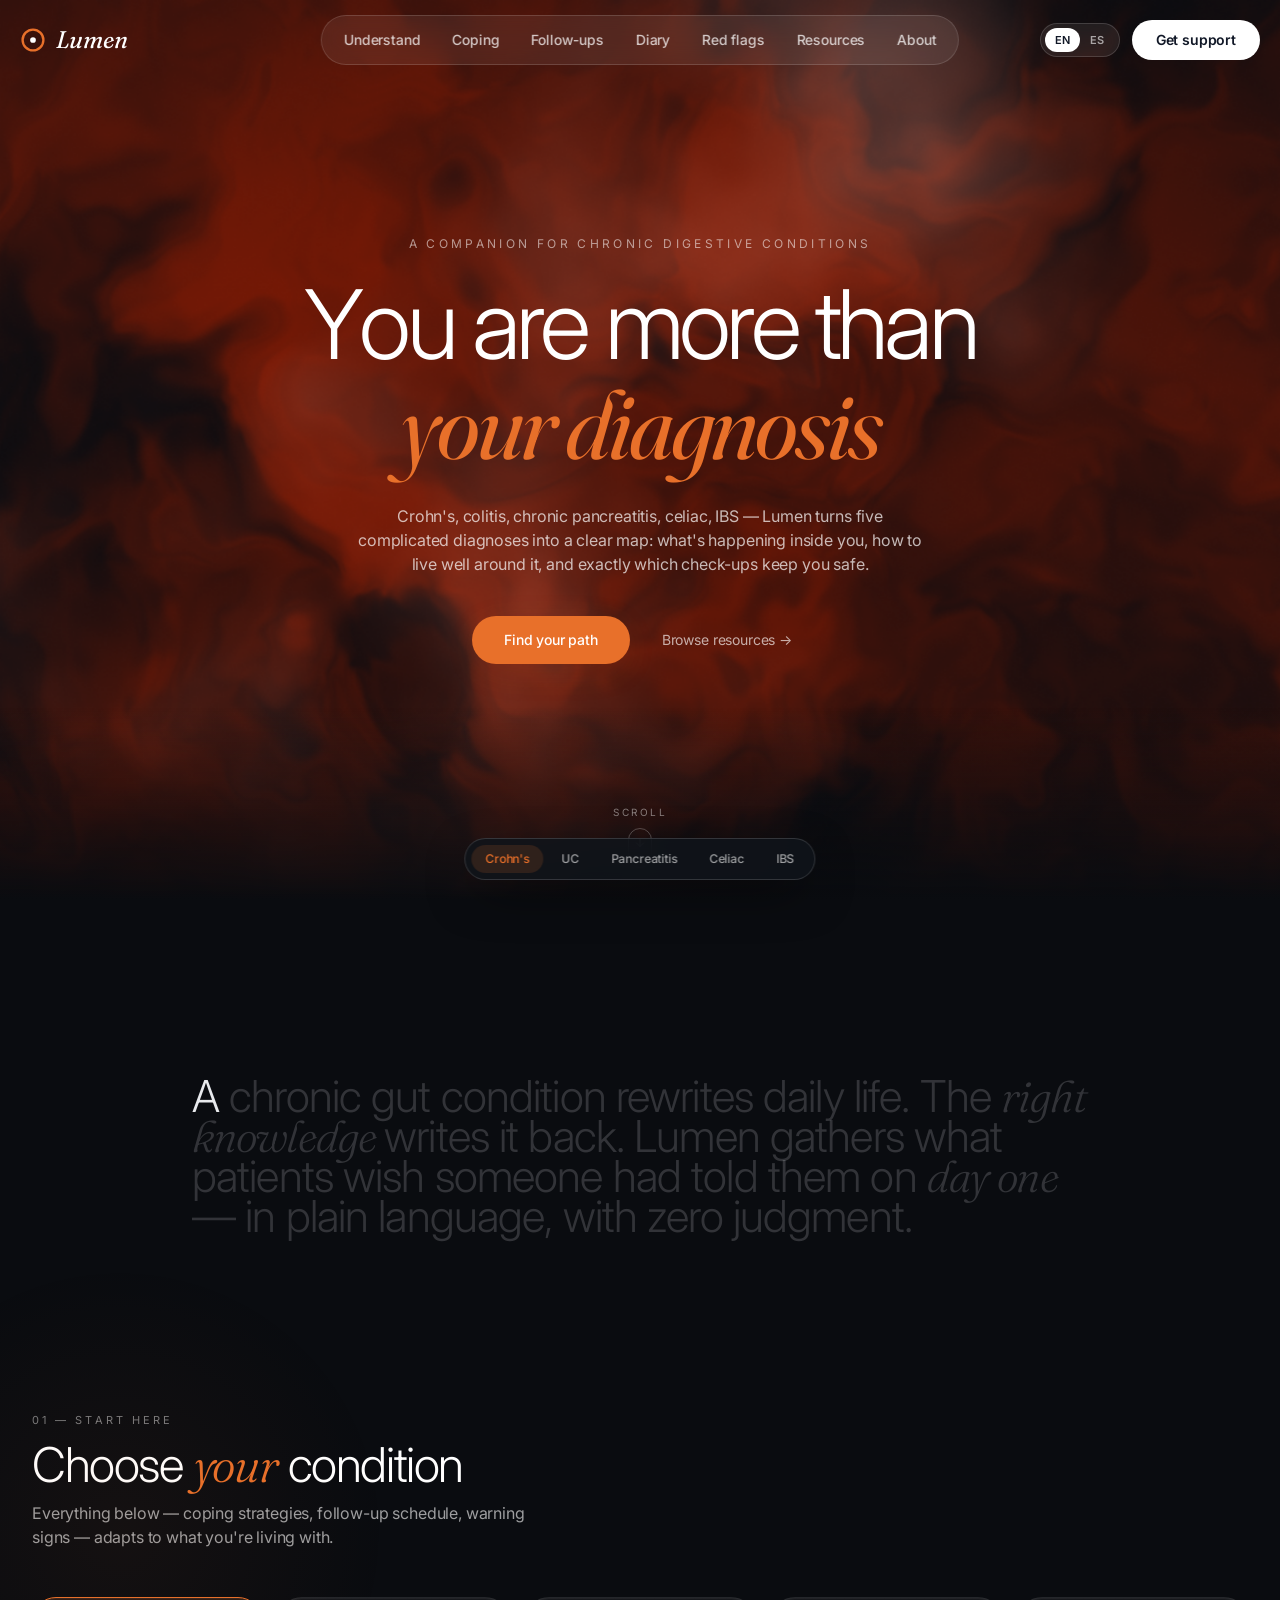
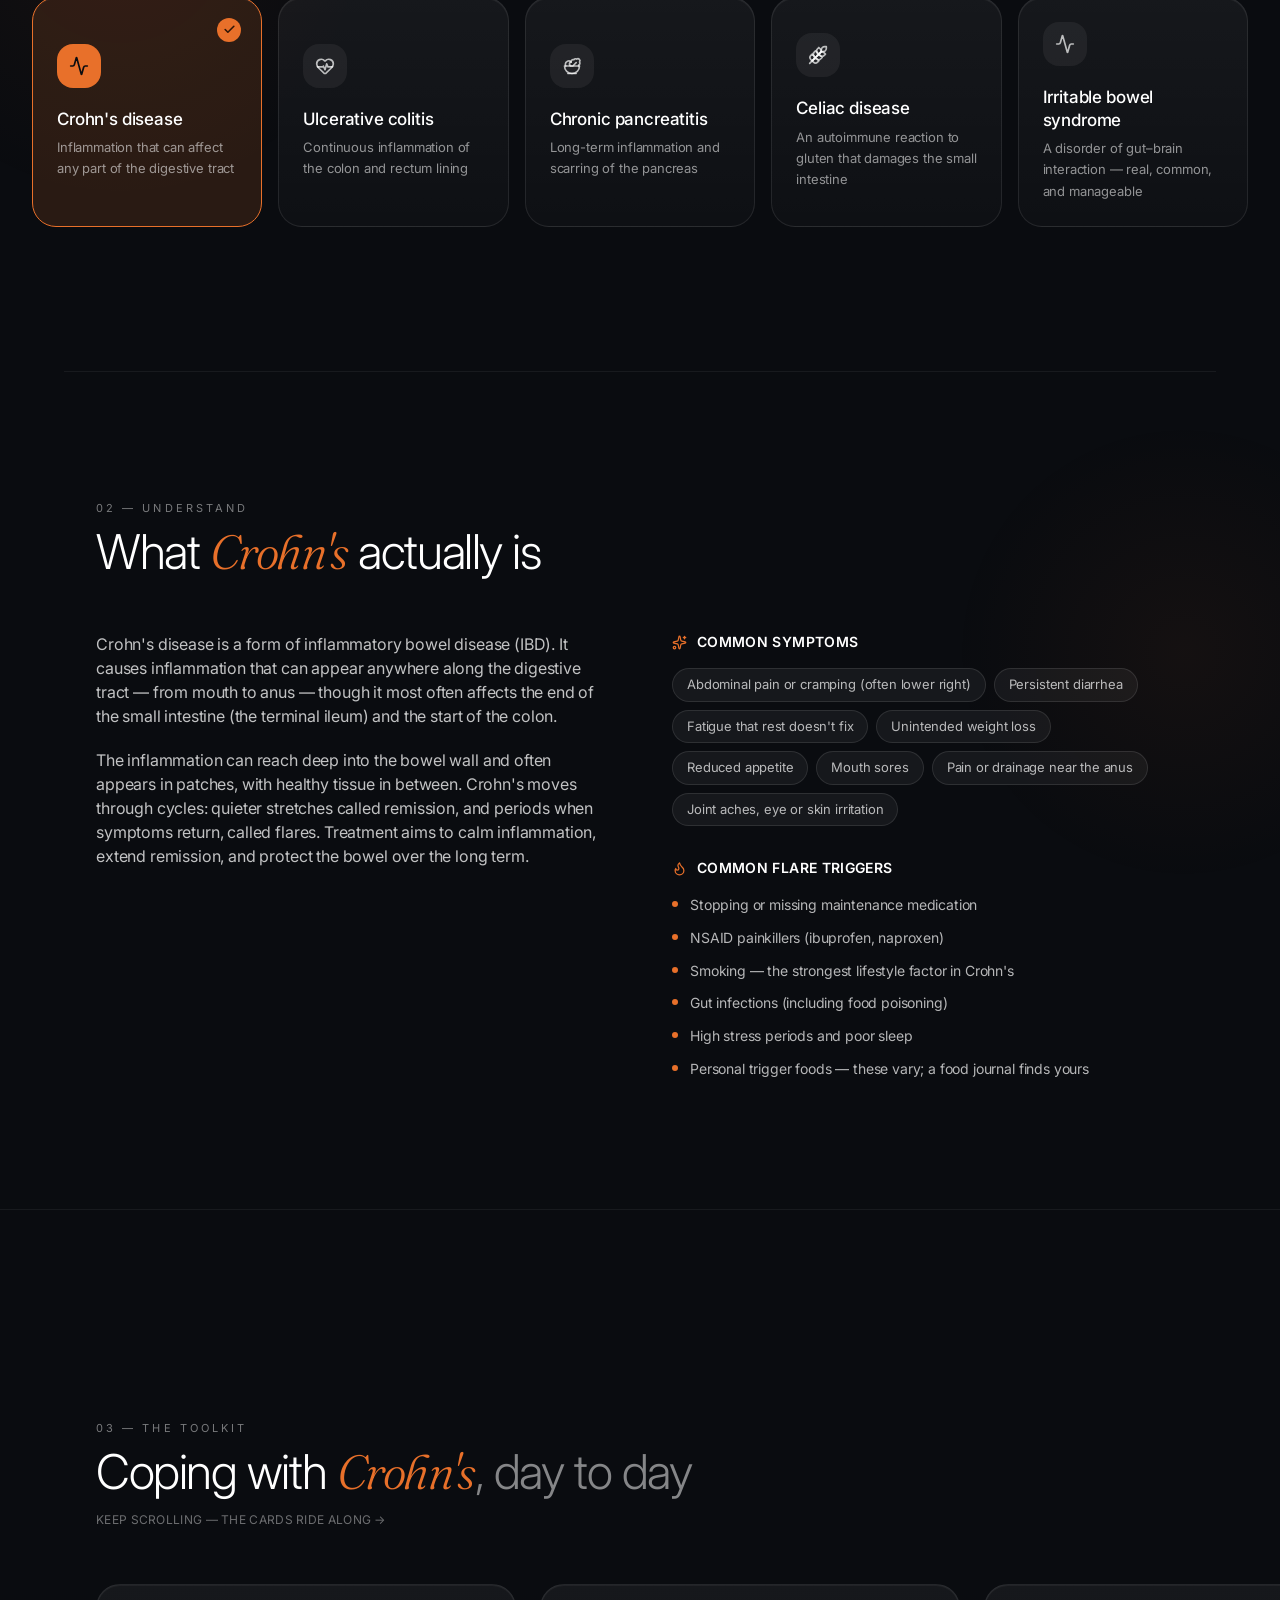
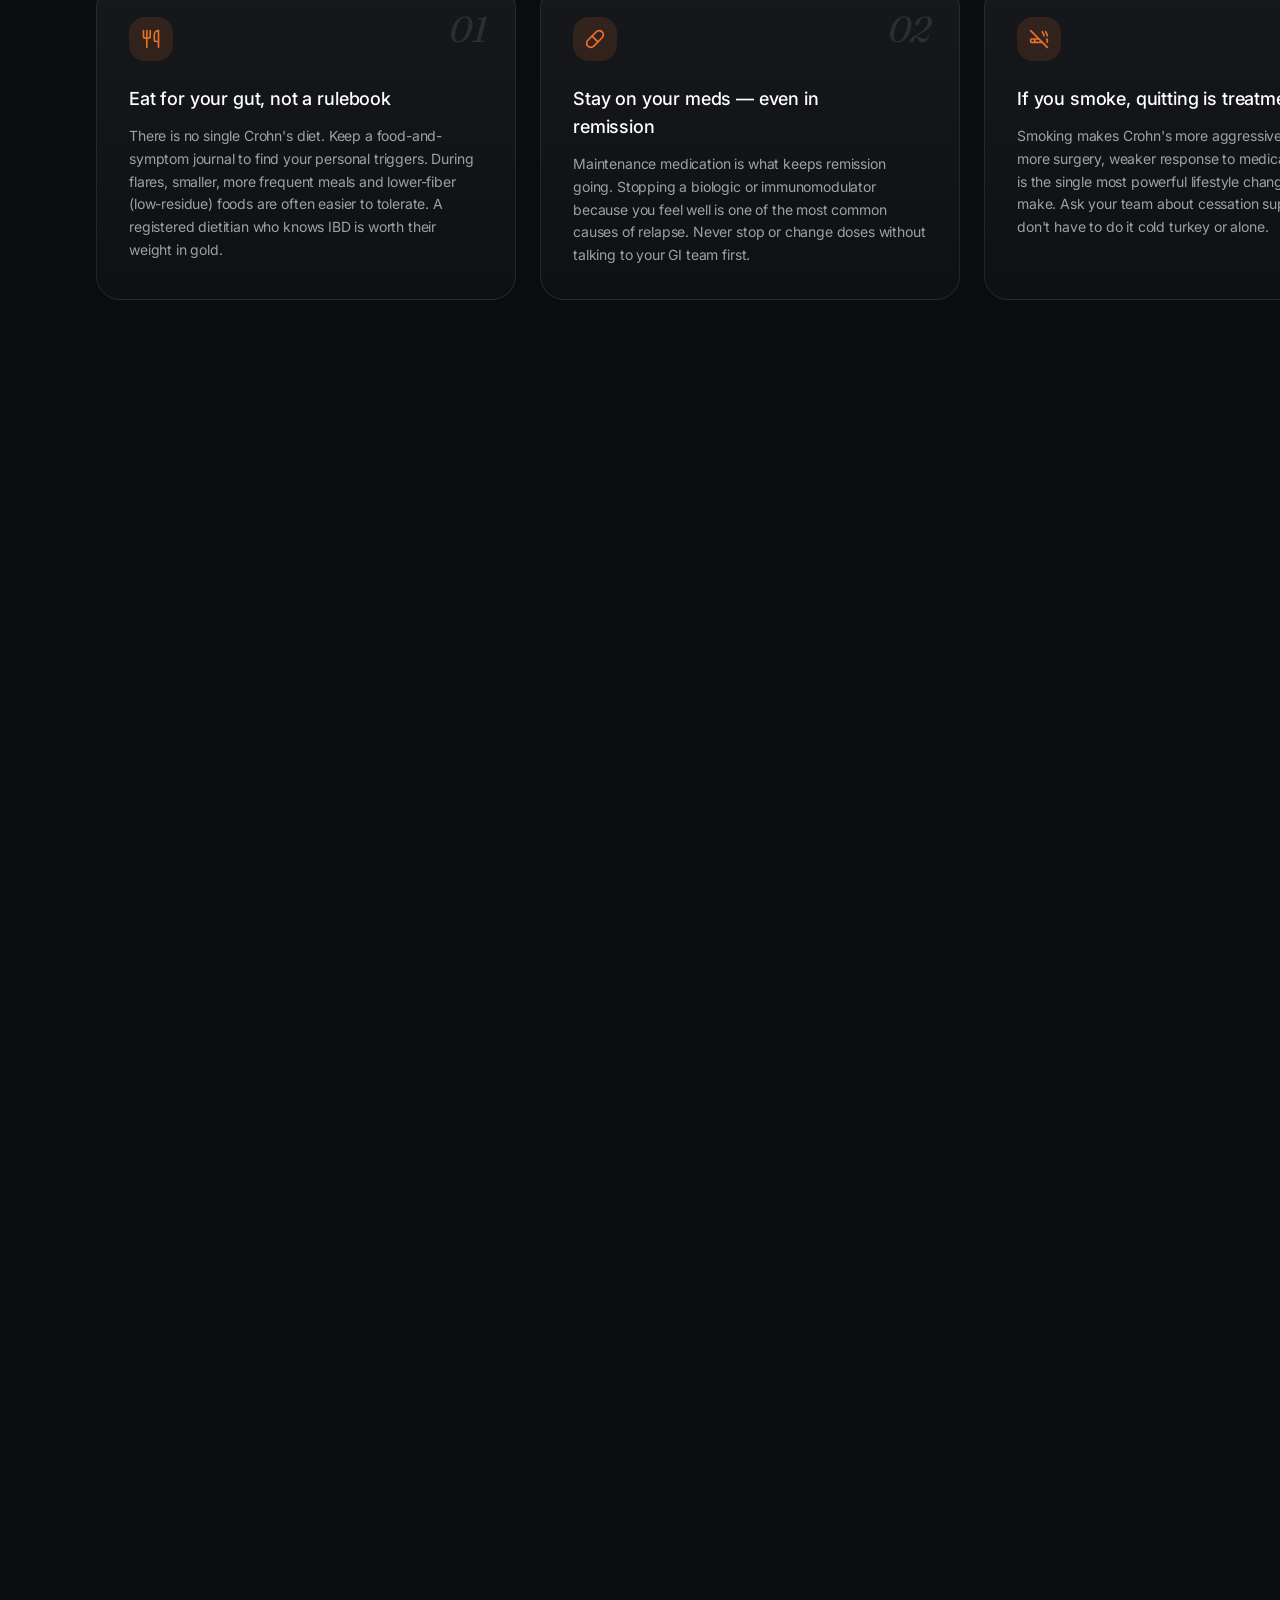
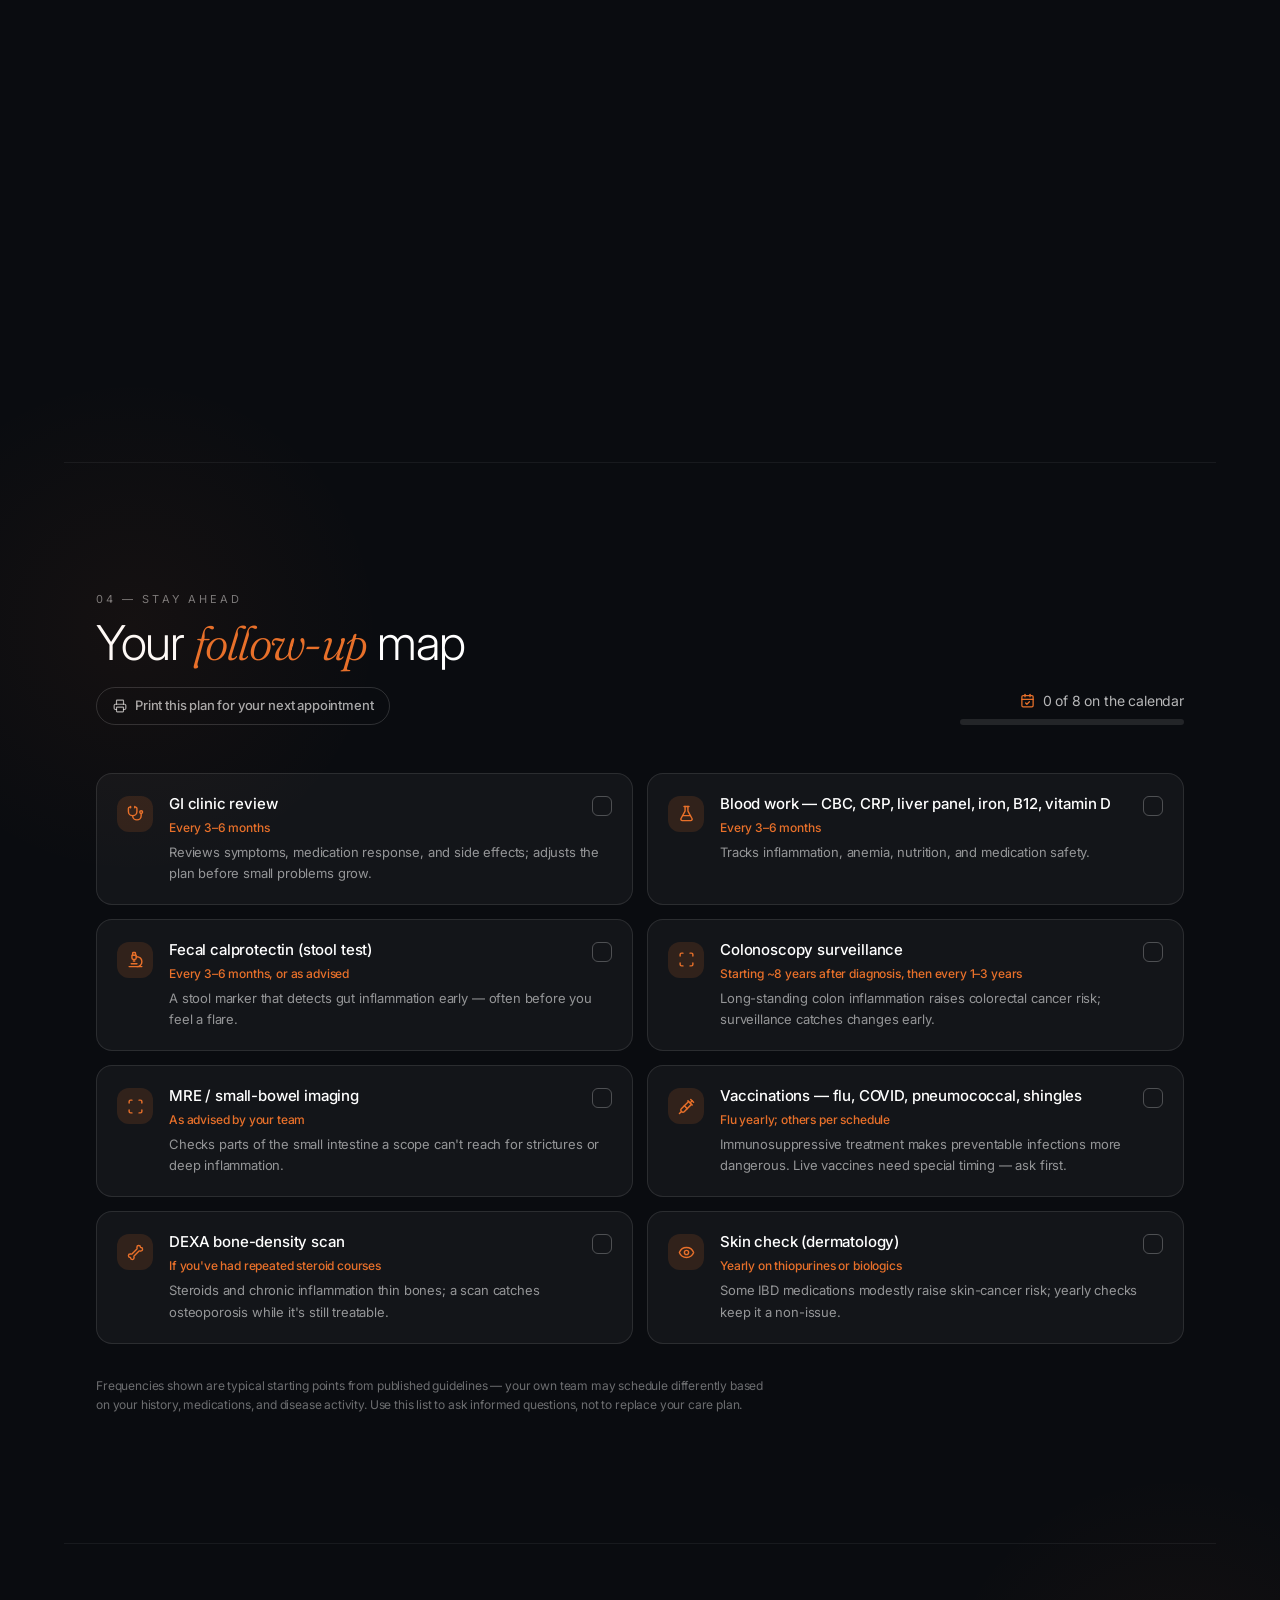
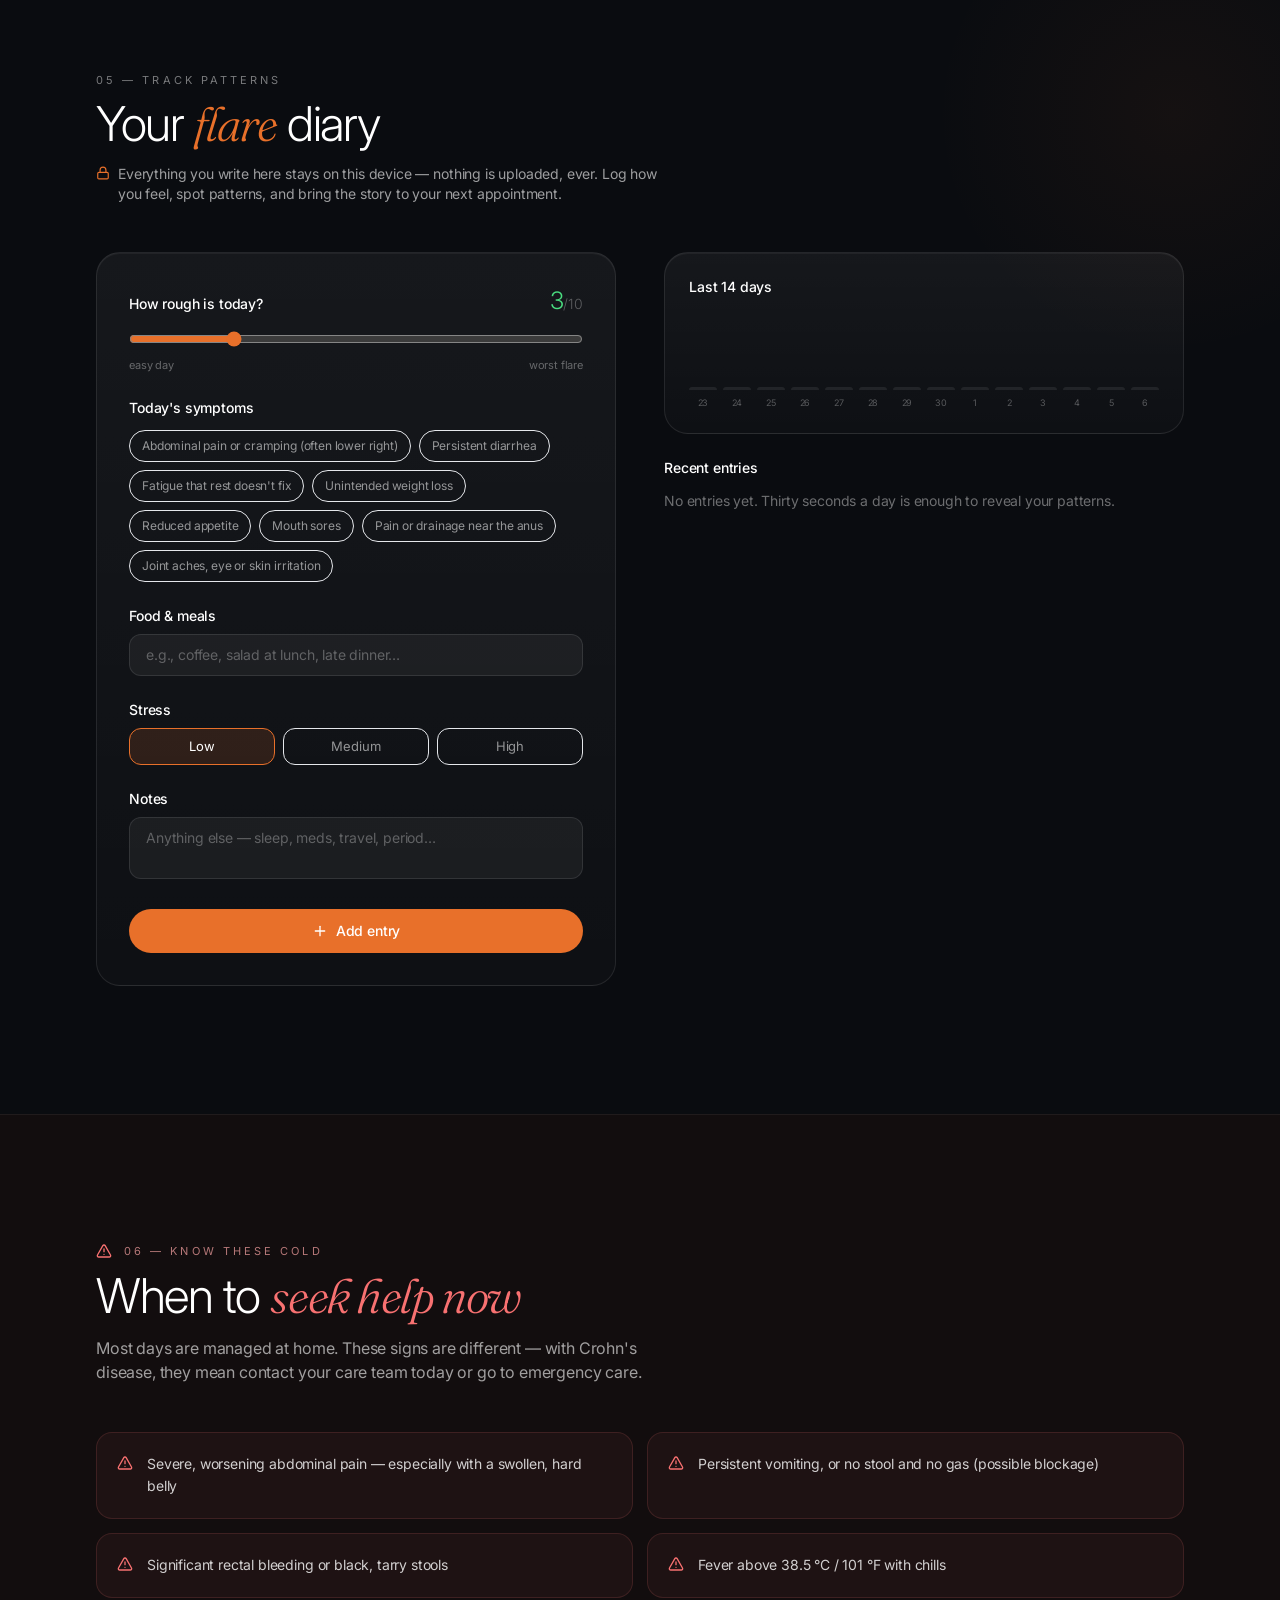
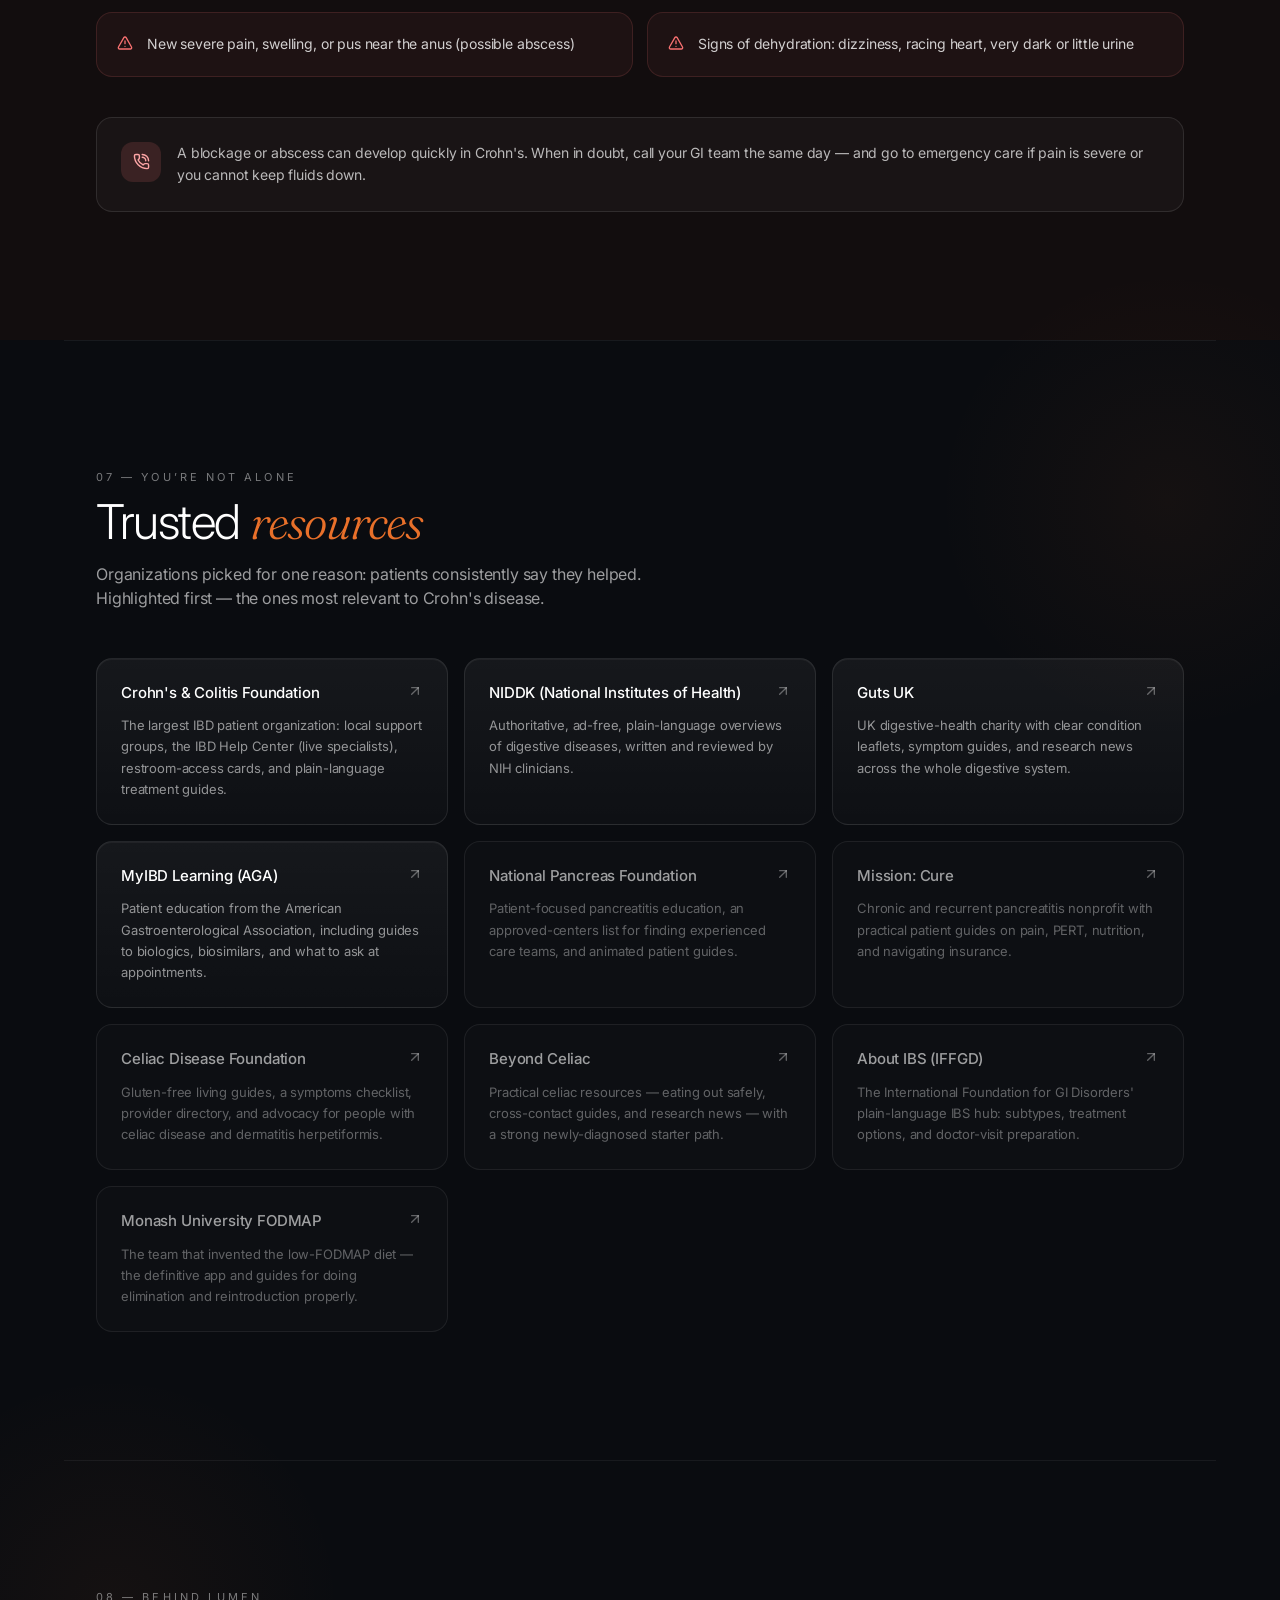
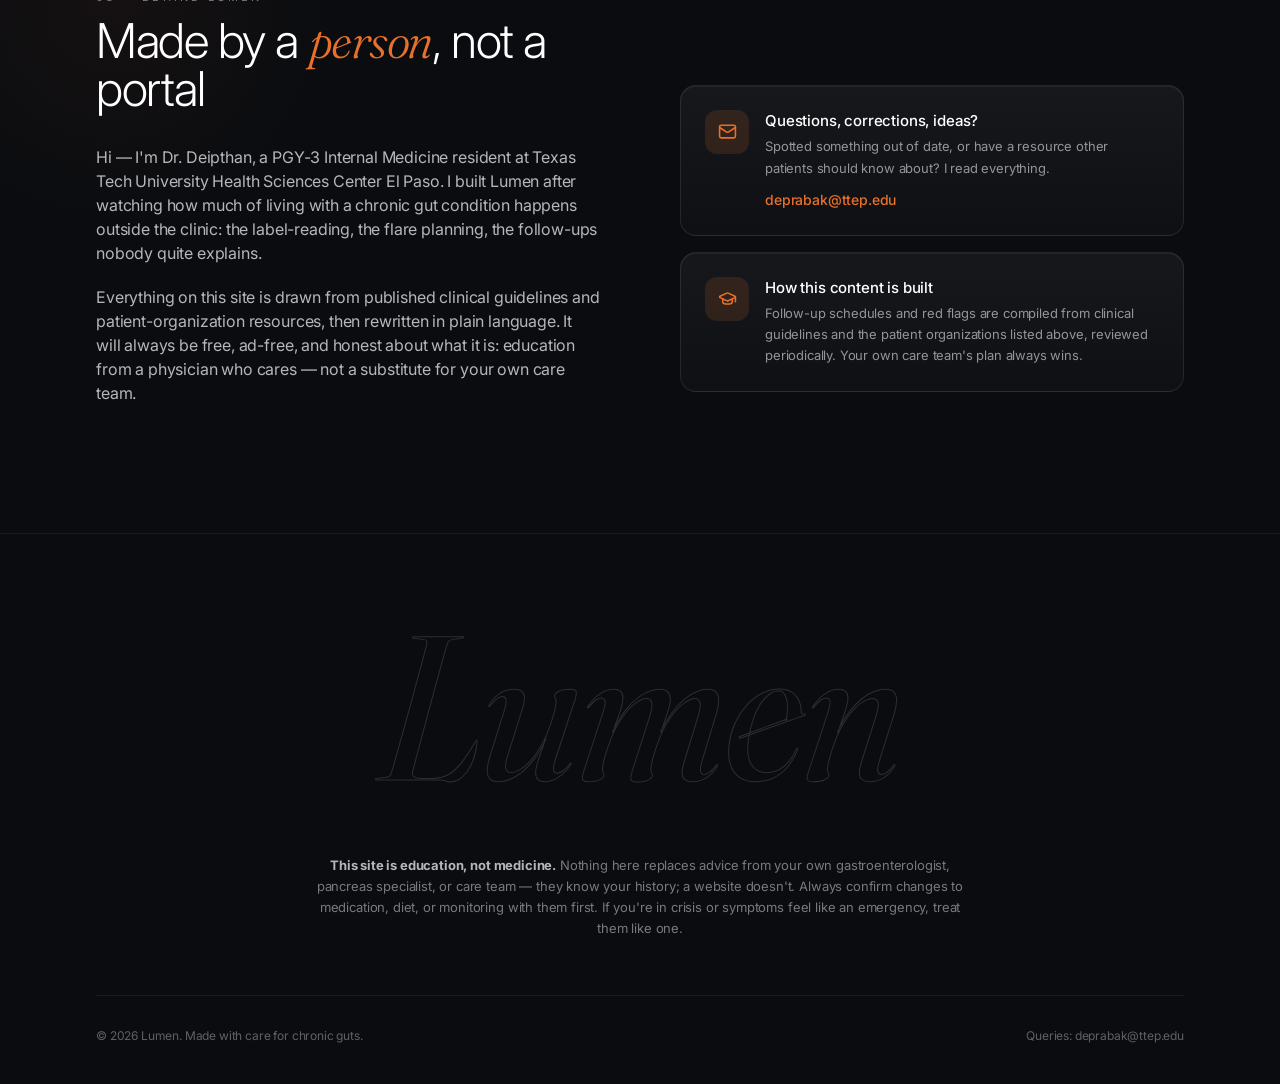
==== index.html @ 3208ff2f "Add files via upload" ====
<!doctype html>
<html lang="en">
  <head>
    <meta charset="UTF-8" />
    <link rel="icon" type="image/svg+xml" href="data:image/svg+xml,<svg xmlns='http://www.w3.org/2000/svg' viewBox='0 0 100 100'><circle cx='50' cy='50' r='42' fill='none' stroke='%23e8a04b' stroke-width='10'/><circle cx='50' cy='50' r='12' fill='%23e8a04b'/></svg>" />
    <meta name="viewport" content="width=device-width, initial-scale=1.0" />
    <meta name="description" content="Lumen — a plain-language companion for living with Crohn's disease, ulcerative colitis, chronic pancreatitis, celiac disease, and IBS. Understand your condition, build coping strategies, and stay on top of follow-ups." />
    <meta name="theme-color" content="#0a0c10" />
    <meta property="og:type" content="website" />
    <meta property="og:title" content="Lumen — living well with chronic GI conditions" />
    <meta property="og:description" content="Five complicated diagnoses turned into a clear map: what's happening inside you, how to live well around it, and which check-ups keep you safe." />
    <meta name="twitter:card" content="summary" />
    <meta name="twitter:title" content="Lumen — living well with chronic GI conditions" />
    <meta name="twitter:description" content="A plain-language companion for Crohn's, colitis, chronic pancreatitis, celiac disease, and IBS." />
    <title>Lumen — living well with chronic GI conditions</title>
    <script type="module" crossorigin src="./assets/index-BlIWVbVi.js"></script>
    <link rel="stylesheet" crossorigin href="./assets/index-BNmv3pRs.css">
  </head>
  <body>
    <div id="root"></div>
  </body>
</html>
---- assets/index-BNmv3pRs.css ----
@import "https://fonts.googleapis.com/css2?family=Inter:wght@300;400;500;600;700&family=Fraunces:ital,opsz,wght@0,9..144,300..600;1,9..144,300..600&display=swap";*,:before,:after,::backdrop{--tw-border-spacing-x:0;--tw-border-spacing-y:0;--tw-translate-x:0;--tw-translate-y:0;--tw-rotate:0;--tw-skew-x:0;--tw-skew-y:0;--tw-scale-x:1;--tw-scale-y:1;--tw-pan-x: ;--tw-pan-y: ;--tw-pinch-zoom: ;--tw-scroll-snap-strictness:proximity;--tw-gradient-from-position: ;--tw-gradient-via-position: ;--tw-gradient-to-position: ;--tw-ordinal: ;--tw-slashed-zero: ;--tw-numeric-figure: ;--tw-numeric-spacing: ;--tw-numeric-fraction: ;--tw-ring-inset: ;--tw-ring-offset-width:0px;--tw-ring-offset-color:#fff;--tw-ring-color:#3b82f680;--tw-ring-offset-shadow:0 0 #0000;--tw-ring-shadow:0 0 #0000;--tw-shadow:0 0 #0000;--tw-shadow-colored:0 0 #0000;--tw-blur: ;--tw-brightness: ;--tw-contrast: ;--tw-grayscale: ;--tw-hue-rotate: ;--tw-invert: ;--tw-saturate: ;--tw-sepia: ;--tw-drop-shadow: ;--tw-backdrop-blur: ;--tw-backdrop-brightness: ;--tw-backdrop-contrast: ;--tw-backdrop-grayscale: ;--tw-backdrop-hue-rotate: ;--tw-backdrop-invert: ;--tw-backdrop-opacity: ;--tw-backdrop-saturate: ;--tw-backdrop-sepia: ;--tw-contain-size: ;--tw-contain-layout: ;--tw-contain-paint: ;--tw-contain-style: }*,:before,:after{box-sizing:border-box;border:0 solid #e5e7eb}:before,:after{--tw-content:""}html,:host{-webkit-text-size-adjust:100%;tab-size:4;font-feature-settings:normal;font-variation-settings:normal;-webkit-tap-highlight-color:transparent;font-family:ui-sans-serif,system-ui,sans-serif,Apple Color Emoji,Segoe UI Emoji,Segoe UI Symbol,Noto Color Emoji;line-height:1.5}body{line-height:inherit;margin:0}hr{height:0;color:inherit;border-top-width:1px}abbr:where([title]){-webkit-text-decoration:underline dotted;text-decoration:underline dotted}h1,h2,h3,h4,h5,h6{font-size:inherit;font-weight:inherit}a{color:inherit;-webkit-text-decoration:inherit;text-decoration:inherit}b,strong{font-weight:bolder}code,kbd,samp,pre{font-feature-settings:normal;font-variation-settings:normal;font-family:ui-monospace,SFMono-Regular,Menlo,Monaco,Consolas,Liberation Mono,Courier New,monospace;font-size:1em}small{font-size:80%}sub,sup{vertical-align:baseline;font-size:75%;line-height:0;position:relative}sub{bottom:-.25em}sup{top:-.5em}table{text-indent:0;border-color:inherit;border-collapse:collapse}button,input,optgroup,select,textarea{font-feature-settings:inherit;font-variation-settings:inherit;font-family:inherit;font-size:100%;font-weight:inherit;line-height:inherit;letter-spacing:inherit;color:inherit;margin:0;padding:0}button,select{text-transform:none}button,input:where([type=button]),input:where([type=reset]),input:where([type=submit]){-webkit-appearance:button;background-color:#0000;background-image:none}:-moz-focusring{outline:auto}:-moz-ui-invalid{box-shadow:none}progress{vertical-align:baseline}::-webkit-inner-spin-button{height:auto}::-webkit-outer-spin-button{height:auto}[type=search]{-webkit-appearance:textfield;outline-offset:-2px}::-webkit-search-decoration{-webkit-appearance:none}::-webkit-file-upload-button{-webkit-appearance:button;font:inherit}summary{display:list-item}blockquote,dl,dd,h1,h2,h3,h4,h5,h6,hr,figure,p,pre{margin:0}fieldset{margin:0;padding:0}legend{padding:0}ol,ul,menu{margin:0;padding:0;list-style:none}dialog{padding:0}textarea{resize:vertical}input::-moz-placeholder{opacity:1;color:#9ca3af}textarea::-moz-placeholder{opacity:1;color:#9ca3af}input::placeholder,textarea::placeholder{opacity:1;color:#9ca3af}button,[role=button]{cursor:pointer}:disabled{cursor:default}img,svg,video,canvas,audio,iframe,embed,object{vertical-align:middle;display:block}img,video{max-width:100%;height:auto}[hidden]:where(:not([hidden=until-found])){display:none}.pointer-events-none{pointer-events:none}.visible{visibility:visible}.invisible{visibility:hidden}.fixed{position:fixed}.absolute{position:absolute}.relative{position:relative}.inset-0{inset:0}.inset-x-0{left:0;right:0}.-left-40{left:-10rem}.-left-48{left:-12rem}.-right-48{right:-12rem}.-right-52{right:-13rem}.-top-20{top:-5rem}.-top-24{top:-6rem}.-top-40{top:-10rem}.bottom-0{bottom:0}.bottom-5{bottom:1.25rem}.bottom-8{bottom:2rem}.left-0{left:0}.left-1\/2{left:50%}.right-0{right:0}.right-5{right:1.25rem}.right-7{right:1.75rem}.top-0{top:0}.top-10{top:2.5rem}.top-5{top:1.25rem}.top-6{top:1.5rem}.z-10{z-index:10}.z-\[100\]{z-index:100}.z-\[90\]{z-index:90}.mx-auto{margin-left:auto;margin-right:auto}.mb-1{margin-bottom:.25rem}.mb-1\.5{margin-bottom:.375rem}.mb-10{margin-bottom:2.5rem}.mb-12{margin-bottom:3rem}.mb-14{margin-bottom:3.5rem}.mb-2{margin-bottom:.5rem}.mb-3{margin-bottom:.75rem}.mb-4{margin-bottom:1rem}.mb-5{margin-bottom:1.25rem}.mb-6{margin-bottom:1.5rem}.mb-8{margin-bottom:2rem}.mt-0\.5{margin-top:.125rem}.mt-1{margin-top:.25rem}.mt-1\.5{margin-top:.375rem}.mt-10{margin-top:2.5rem}.mt-2{margin-top:.5rem}.mt-4{margin-top:1rem}.mt-5{margin-top:1.25rem}.mt-8{margin-top:2rem}.mt-\[7px\]{margin-top:7px}.block{display:block}.inline-block{display:inline-block}.flex{display:flex}.inline-flex{display:inline-flex}.grid{display:grid}.hidden{display:none}.h-1\.5{height:.375rem}.h-10{height:2.5rem}.h-11{height:2.75rem}.h-24{height:6rem}.h-48{height:12rem}.h-5{height:1.25rem}.h-6{height:1.5rem}.h-7{height:1.75rem}.h-9{height:2.25rem}.h-\[480px\]{height:480px}.h-\[500px\]{height:500px}.h-\[520px\]{height:520px}.h-\[560px\]{height:560px}.h-full{height:100%}.h-screen{height:100vh}.max-h-\[420px\]{max-height:420px}.min-h-screen{min-height:100vh}.w-1\.5{width:.375rem}.w-10{width:2.5rem}.w-11{width:2.75rem}.w-5{width:1.25rem}.w-6{width:1.5rem}.w-7{width:1.75rem}.w-9{width:2.25rem}.w-\[480px\]{width:480px}.w-\[500px\]{width:500px}.w-\[520px\]{width:520px}.w-\[560px\]{width:560px}.w-full{width:100%}.min-w-0{min-width:0}.max-w-2xl{max-width:42rem}.max-w-4xl{max-width:56rem}.max-w-6xl{max-width:72rem}.max-w-7xl{max-width:80rem}.max-w-\[94vw\]{max-width:94vw}.max-w-lg{max-width:32rem}.max-w-xl{max-width:36rem}.flex-1{flex:1}.shrink-0{flex-shrink:0}.grow{flex-grow:1}.-translate-x-1\/2{--tw-translate-x:-50%;transform:translate(var(--tw-translate-x), var(--tw-translate-y)) rotate(var(--tw-rotate)) skewX(var(--tw-skew-x)) skewY(var(--tw-skew-y)) scaleX(var(--tw-scale-x)) scaleY(var(--tw-scale-y))}.translate-y-0{--tw-translate-y:0px;transform:translate(var(--tw-translate-x), var(--tw-translate-y)) rotate(var(--tw-rotate)) skewX(var(--tw-skew-x)) skewY(var(--tw-skew-y)) scaleX(var(--tw-scale-x)) scaleY(var(--tw-scale-y))}.translate-y-6{--tw-translate-y:1.5rem;transform:translate(var(--tw-translate-x), var(--tw-translate-y)) rotate(var(--tw-rotate)) skewX(var(--tw-skew-x)) skewY(var(--tw-skew-y)) scaleX(var(--tw-scale-x)) scaleY(var(--tw-scale-y))}.scale-100{--tw-scale-x:1;--tw-scale-y:1;transform:translate(var(--tw-translate-x), var(--tw-translate-y)) rotate(var(--tw-rotate)) skewX(var(--tw-skew-x)) skewY(var(--tw-skew-y)) scaleX(var(--tw-scale-x)) scaleY(var(--tw-scale-y))}.scale-50{--tw-scale-x:.5;--tw-scale-y:.5;transform:translate(var(--tw-translate-x), var(--tw-translate-y)) rotate(var(--tw-rotate)) skewX(var(--tw-skew-x)) skewY(var(--tw-skew-y)) scaleX(var(--tw-scale-x)) scaleY(var(--tw-scale-y))}.transform{transform:translate(var(--tw-translate-x), var(--tw-translate-y)) rotate(var(--tw-rotate)) skewX(var(--tw-skew-x)) skewY(var(--tw-skew-y)) scaleX(var(--tw-scale-x)) scaleY(var(--tw-scale-y))}.select-none{-webkit-user-select:none;user-select:none}.resize-none{resize:none}.resize{resize:both}.flex-col{flex-direction:column}.flex-wrap{flex-wrap:wrap}.items-start{align-items:flex-start}.items-end{align-items:flex-end}.items-center{align-items:center}.items-baseline{align-items:baseline}.justify-center{justify-content:center}.justify-between{justify-content:space-between}.gap-1{gap:.25rem}.gap-1\.5{gap:.375rem}.gap-12{gap:3rem}.gap-2{gap:.5rem}.gap-2\.5{gap:.625rem}.gap-3{gap:.75rem}.gap-3\.5{gap:.875rem}.gap-4{gap:1rem}.gap-6{gap:1.5rem}.gap-8{gap:2rem}.space-y-2\.5>:not([hidden])~:not([hidden]){--tw-space-y-reverse:0;margin-top:calc(.625rem * calc(1 - var(--tw-space-y-reverse)));margin-bottom:calc(.625rem * var(--tw-space-y-reverse))}.space-y-3>:not([hidden])~:not([hidden]){--tw-space-y-reverse:0;margin-top:calc(.75rem * calc(1 - var(--tw-space-y-reverse)));margin-bottom:calc(.75rem * var(--tw-space-y-reverse))}.space-y-4>:not([hidden])~:not([hidden]){--tw-space-y-reverse:0;margin-top:calc(1rem * calc(1 - var(--tw-space-y-reverse)));margin-bottom:calc(1rem * var(--tw-space-y-reverse))}.space-y-5>:not([hidden])~:not([hidden]){--tw-space-y-reverse:0;margin-top:calc(1.25rem * calc(1 - var(--tw-space-y-reverse)));margin-bottom:calc(1.25rem * var(--tw-space-y-reverse))}.space-y-6>:not([hidden])~:not([hidden]){--tw-space-y-reverse:0;margin-top:calc(1.5rem * calc(1 - var(--tw-space-y-reverse)));margin-bottom:calc(1.5rem * var(--tw-space-y-reverse))}.space-y-8>:not([hidden])~:not([hidden]){--tw-space-y-reverse:0;margin-top:calc(2rem * calc(1 - var(--tw-space-y-reverse)));margin-bottom:calc(2rem * var(--tw-space-y-reverse))}.overflow-hidden{overflow:hidden}.overflow-x-auto{overflow-x:auto}.overflow-y-auto{overflow-y:auto}.truncate{text-overflow:ellipsis;white-space:nowrap;overflow:hidden}.whitespace-nowrap{white-space:nowrap}.rounded-2xl{border-radius:1rem}.rounded-3xl{border-radius:1.5rem}.rounded-full{border-radius:9999px}.rounded-lg{border-radius:.5rem}.rounded-md{border-radius:.375rem}.rounded-xl{border-radius:.75rem}.rounded-t-md{border-top-left-radius:.375rem;border-top-right-radius:.375rem}.border{border-width:1px}.border-t{border-top-width:1px}.border-red-400\/15{border-color:#f8717126}.border-transparent{border-color:#0000}.border-white\/10{border-color:#ffffff1a}.border-white\/15{border-color:#ffffff26}.border-white\/25{border-color:#ffffff40}.border-white\/\[0\.06\]{border-color:#ffffff0f}.border-white\/\[0\.07\]{border-color:#ffffff12}.bg-\[\#10141a\]\/85{background-color:#10141ad9}.bg-\[\#120d0e\]{--tw-bg-opacity:1;background-color:rgb(18 13 14/var(--tw-bg-opacity,1))}.bg-red-400\/15{background-color:#f8717126}.bg-red-400\/\[0\.05\]{background-color:#f871710d}.bg-white{--tw-bg-opacity:1;background-color:rgb(255 255 255/var(--tw-bg-opacity,1))}.bg-white\/10{background-color:#ffffff1a}.bg-white\/\[0\.015\]{background-color:#ffffff04}.bg-white\/\[0\.02\]{background-color:#ffffff05}.bg-white\/\[0\.03\]{background-color:#ffffff08}.bg-white\/\[0\.04\]{background-color:#ffffff0a}.bg-white\/\[0\.05\]{background-color:#ffffff0d}.bg-white\/\[0\.07\]{background-color:#ffffff12}.\!bg-none{background-image:none!important}.bg-gradient-to-b{background-image:linear-gradient(to bottom, var(--tw-gradient-stops))}.from-transparent{--tw-gradient-from:transparent var(--tw-gradient-from-position);--tw-gradient-to:#0000 var(--tw-gradient-to-position);--tw-gradient-stops:var(--tw-gradient-from), var(--tw-gradient-to)}.to-\[\#0a0c10\]{--tw-gradient-to:#0a0c10 var(--tw-gradient-to-position)}.p-1{padding:.25rem}.p-4{padding:1rem}.p-5{padding:1.25rem}.p-6{padding:1.5rem}.p-7{padding:1.75rem}.px-1\.5{padding-left:.375rem;padding-right:.375rem}.px-2{padding-left:.5rem;padding-right:.5rem}.px-2\.5{padding-left:.625rem;padding-right:.625rem}.px-3{padding-left:.75rem;padding-right:.75rem}.px-3\.5{padding-left:.875rem;padding-right:.875rem}.px-4{padding-left:1rem;padding-right:1rem}.px-5{padding-left:1.25rem;padding-right:1.25rem}.px-6{padding-left:1.5rem;padding-right:1.5rem}.px-8{padding-left:2rem;padding-right:2rem}.py-1{padding-top:.25rem;padding-bottom:.25rem}.py-1\.5{padding-top:.375rem;padding-bottom:.375rem}.py-2{padding-top:.5rem;padding-bottom:.5rem}.py-2\.5{padding-top:.625rem;padding-bottom:.625rem}.py-24{padding-top:6rem;padding-bottom:6rem}.py-3{padding-top:.75rem;padding-bottom:.75rem}.py-3\.5{padding-top:.875rem;padding-bottom:.875rem}.py-32{padding-top:8rem;padding-bottom:8rem}.pb-10{padding-bottom:2.5rem}.pb-28{padding-bottom:7rem}.pr-1{padding-right:.25rem}.pr-10{padding-right:2.5rem}.pt-2{padding-top:.5rem}.pt-20{padding-top:5rem}.pt-8{padding-top:2rem}.text-left{text-align:left}.text-center{text-align:center}.text-2xl{font-size:1.5rem;line-height:2rem}.text-3xl{font-size:1.875rem;line-height:2.25rem}.text-4xl{font-size:2.25rem;line-height:2.5rem}.text-5xl{font-size:3rem;line-height:1}.text-\[10px\]{font-size:10px}.text-\[11px\]{font-size:11px}.text-\[12px\]{font-size:12px}.text-\[13px\]{font-size:13px}.text-\[15px\]{font-size:15px}.text-\[17px\]{font-size:17px}.text-\[22vw\]{font-size:22vw}.text-\[9px\]{font-size:9px}.text-lg{font-size:1.125rem;line-height:1.75rem}.text-sm{font-size:.875rem;line-height:1.25rem}.text-xs{font-size:.75rem;line-height:1rem}.font-light{font-weight:300}.font-medium{font-weight:500}.font-normal{font-weight:400}.font-semibold{font-weight:600}.uppercase{text-transform:uppercase}.italic{font-style:italic}.leading-\[0\.9\]{line-height:.9}.leading-\[1\.02\]{line-height:1.02}.leading-relaxed{line-height:1.625}.leading-snug{line-height:1.375}.tracking-\[-0\.01em\]{letter-spacing:-.01em}.tracking-\[-0\.02em\]{letter-spacing:-.02em}.tracking-\[-0\.03em\]{letter-spacing:-.03em}.tracking-\[0\.25em\]{letter-spacing:.25em}.tracking-\[0\.28em\]{letter-spacing:.28em}.tracking-wide{letter-spacing:.025em}.text-black\/80{color:#000c}.text-gray-900{--tw-text-opacity:1;color:rgb(17 24 39/var(--tw-text-opacity,1))}.text-red-300{--tw-text-opacity:1;color:rgb(252 165 165/var(--tw-text-opacity,1))}.text-red-300\/70{color:#fca5a5b3}.text-red-400{--tw-text-opacity:1;color:rgb(248 113 113/var(--tw-text-opacity,1))}.text-white{--tw-text-opacity:1;color:rgb(255 255 255/var(--tw-text-opacity,1))}.text-white\/10{color:#ffffff1a}.text-white\/30{color:#ffffff4d}.text-white\/35{color:#ffffff59}.text-white\/40{color:#fff6}.text-white\/45{color:#ffffff73}.text-white\/50{color:#ffffff80}.text-white\/55{color:#ffffff8c}.text-white\/60{color:#fff9}.text-white\/65{color:#ffffffa6}.text-white\/70{color:#ffffffb3}.text-white\/75{color:#ffffffbf}.text-white\/80{color:#fffc}.accent-\[var\(--accent\)\]{accent-color:var(--accent)}.opacity-0{opacity:0}.opacity-100{opacity:1}.opacity-50{opacity:.5}.shadow-\[0_16px_50px_-12px_rgba\(0\,0\,0\,0\.8\)\]{--tw-shadow:0 16px 50px -12px #000c;--tw-shadow-colored:0 16px 50px -12px var(--tw-shadow-color);box-shadow:var(--tw-ring-offset-shadow,0 0 #0000), var(--tw-ring-shadow,0 0 #0000), var(--tw-shadow)}.outline-none{outline-offset:2px;outline:2px solid #0000}.ring{--tw-ring-offset-shadow:var(--tw-ring-inset) 0 0 0 var(--tw-ring-offset-width) var(--tw-ring-offset-color);--tw-ring-shadow:var(--tw-ring-inset) 0 0 0 calc(3px + var(--tw-ring-offset-width)) var(--tw-ring-color);box-shadow:var(--tw-ring-offset-shadow), var(--tw-ring-shadow), var(--tw-shadow,0 0 #0000)}.filter{filter:var(--tw-blur) var(--tw-brightness) var(--tw-contrast) var(--tw-grayscale) var(--tw-hue-rotate) var(--tw-invert) var(--tw-saturate) var(--tw-sepia) var(--tw-drop-shadow)}.backdrop-blur-md{--tw-backdrop-blur:blur(12px);-webkit-backdrop-filter:var(--tw-backdrop-blur) var(--tw-backdrop-brightness) var(--tw-backdrop-contrast) var(--tw-backdrop-grayscale) var(--tw-backdrop-hue-rotate) var(--tw-backdrop-invert) var(--tw-backdrop-opacity) var(--tw-backdrop-saturate) var(--tw-backdrop-sepia);backdrop-filter:var(--tw-backdrop-blur) var(--tw-backdrop-brightness) var(--tw-backdrop-contrast) var(--tw-backdrop-grayscale) var(--tw-backdrop-hue-rotate) var(--tw-backdrop-invert) var(--tw-backdrop-opacity) var(--tw-backdrop-saturate) var(--tw-backdrop-sepia)}.transition-all{transition-property:all;transition-duration:.15s;transition-timing-function:cubic-bezier(.4,0,.2,1)}.transition-colors{transition-property:color,background-color,border-color,text-decoration-color,fill,stroke;transition-duration:.15s;transition-timing-function:cubic-bezier(.4,0,.2,1)}.transition-shadow{transition-property:box-shadow;transition-duration:.15s;transition-timing-function:cubic-bezier(.4,0,.2,1)}.transition-transform{transition-property:transform;transition-duration:.15s;transition-timing-function:cubic-bezier(.4,0,.2,1)}.duration-500{transition-duration:.5s}.duration-700{transition-duration:.7s}.ease-out{transition-timing-function:cubic-bezier(0,0,.2,1)}:root{--accent:#e8a04b;--accent-soft:#e8a04b24;--bg:#0a0c10}body{font-family:Inter,sans-serif}button,input,textarea,select{font-family:inherit}.font-playfair,.font-playfair *{font-optical-sizing:auto;font-family:Fraunces,Georgia,serif}html{scroll-behavior:auto}html.lenis,html.lenis body{height:auto}.lenis.lenis-smooth{scroll-behavior:auto!important}body{background:var(--bg);color:#e8eaed;-webkit-font-smoothing:antialiased;overflow-x:hidden}::selection{background:var(--accent-soft);color:#fff}::-webkit-scrollbar{width:9px}::-webkit-scrollbar-track{background:#0a0c10}::-webkit-scrollbar-thumb{background:#262d36;border-radius:5px}::-webkit-scrollbar-thumb:hover{background:#333c47}.glow{pointer-events:none;background:radial-gradient(circle, var(--accent) 0%, transparent 68%);opacity:.05;border-radius:9999px;transition:background .8s;position:absolute}.card{background:linear-gradient(#ffffff0d,#ffffff05);border:1px solid #ffffff17;box-shadow:inset 0 1px #ffffff0d}.cursor-dot,.cursor-ring{z-index:400;pointer-events:none;will-change:transform;border-radius:9999px;position:fixed;top:0;left:0}.cursor-dot{background:var(--accent);width:8px;height:8px}.cursor-ring{border:1px solid #ffffff59;width:38px;height:38px;transition:width .3s cubic-bezier(.16,1,.3,1),height .3s cubic-bezier(.16,1,.3,1),border-color .3s,background-color .3s}.cursor-ring.is-hover{border-color:var(--accent);background:var(--accent-soft);width:60px;height:60px}@media (pointer:coarse){.cursor-dot,.cursor-ring{display:none}}.headline-line{margin:-.05em -.12em -.14em;padding:.05em .12em .14em;overflow:hidden}.headline-line .char{will-change:transform;display:inline-block;transform:translateY(130%)rotate(4deg)}.word-reveal .w{color:#e8eaed2e;transition:color .5s}.word-reveal .w.lit{color:#e8eaed}.word-reveal .w.lit.em{color:var(--accent)}.outline-text{color:#0000;-webkit-text-stroke:1px #ffffff24}.hero-scrolldot{animation:2.2s cubic-bezier(.45,0,.55,1) infinite scrollNudge}@keyframes scrollNudge{0%,to{opacity:1;transform:translateY(0)}60%{opacity:.2;transform:translateY(14px)}61%{opacity:0;transform:translateY(0)}}.card-lift{transition:transform .5s cubic-bezier(.16,1,.3,1),border-color .5s,box-shadow .5s}.card-lift:hover{border-color:#fff3;transform:translateY(-6px);box-shadow:0 24px 60px -24px #000000b3,inset 0 1px #ffffff14}.check-strike{position:relative}.check-strike:after{content:"";transform-origin:0;background:currentColor;width:100%;height:1px;transition:transform .45s cubic-bezier(.16,1,.3,1);position:absolute;top:50%;left:0;transform:scaleX(0)}.checked .check-strike:after{transform:scaleX(1)}@media (prefers-reduced-motion:reduce){.hero-scrolldot{animation:none}.headline-line .char{transform:none!important}*{transition-duration:.01ms!important}}@media print{body{background:#fff!important}nav,section#top,#conditions,#coping,#understand,#resources,#about,footer,.cursor-dot,.cursor-ring,.glow,[data-dock]{display:none!important}main>section{border:none!important}#followups,#redflags,#diary{opacity:1!important;background:#fff!important;padding:1.5rem 0!important;display:block!important;transform:none!important}#followups *,#redflags *,#diary *{color:#111!important;opacity:1!important;box-shadow:none!important;text-shadow:none!important;background:#fff!important;border-color:#d5d5d5!important;transform:none!important}#followups [data-fu-row],#redflags li,#diary li,#redflags .card,#redflags div[class*=rounded-2xl]{-moz-column-break-inside:avoid;break-inside:avoid}#diary .no-print{display:none!important}#diary ul{max-height:none!important;overflow:visible!important}.print-note{display:block!important}}.print-note{display:none}.placeholder\:text-white\/30::placeholder{color:#ffffff4d}.hover\:scale-\[1\.02\]:hover{--tw-scale-x:1.02;--tw-scale-y:1.02;transform:translate(var(--tw-translate-x), var(--tw-translate-y)) rotate(var(--tw-rotate)) skewX(var(--tw-skew-x)) skewY(var(--tw-skew-y)) scaleX(var(--tw-scale-x)) scaleY(var(--tw-scale-y))}.hover\:border-white\/25:hover{border-color:#ffffff40}.hover\:border-white\/30:hover{border-color:#ffffff4d}.hover\:border-white\/35:hover{border-color:#ffffff59}.hover\:bg-gray-100:hover{--tw-bg-opacity:1;background-color:rgb(243 244 246/var(--tw-bg-opacity,1))}.hover\:bg-white\/10:hover{background-color:#ffffff1a}.hover\:bg-white\/15:hover{background-color:#ffffff26}.hover\:text-red-400:hover{--tw-text-opacity:1;color:rgb(248 113 113/var(--tw-text-opacity,1))}.hover\:text-white:hover{--tw-text-opacity:1;color:rgb(255 255 255/var(--tw-text-opacity,1))}.hover\:text-white\/70:hover{color:#ffffffb3}.hover\:shadow-lg:hover{--tw-shadow:0 10px 15px -3px #0000001a, 0 4px 6px -4px #0000001a;--tw-shadow-colored:0 10px 15px -3px var(--tw-shadow-color), 0 4px 6px -4px var(--tw-shadow-color);box-shadow:var(--tw-ring-offset-shadow,0 0 #0000), var(--tw-ring-shadow,0 0 #0000), var(--tw-shadow)}.focus\:border-white\/30:focus{border-color:#ffffff4d}.active\:scale-95:active{--tw-scale-x:.95;--tw-scale-y:.95;transform:translate(var(--tw-translate-x), var(--tw-translate-y)) rotate(var(--tw-rotate)) skewX(var(--tw-skew-x)) skewY(var(--tw-skew-y)) scaleX(var(--tw-scale-x)) scaleY(var(--tw-scale-y))}.group:hover .group-hover\:-translate-y-0\.5{--tw-translate-y:-.125rem;transform:translate(var(--tw-translate-x), var(--tw-translate-y)) rotate(var(--tw-rotate)) skewX(var(--tw-skew-x)) skewY(var(--tw-skew-y)) scaleX(var(--tw-scale-x)) scaleY(var(--tw-scale-y))}.group:hover .group-hover\:translate-x-0\.5{--tw-translate-x:.125rem;transform:translate(var(--tw-translate-x), var(--tw-translate-y)) rotate(var(--tw-rotate)) skewX(var(--tw-skew-x)) skewY(var(--tw-skew-y)) scaleX(var(--tw-scale-x)) scaleY(var(--tw-scale-y))}.group:hover .group-hover\:border-white\/50{border-color:#ffffff80}.group:hover .group-hover\:text-white{--tw-text-opacity:1;color:rgb(255 255 255/var(--tw-text-opacity,1))}.group:hover .group-hover\:underline{text-decoration-line:underline}@media (width>=640px){.sm\:grid-cols-2{grid-template-columns:repeat(2,minmax(0,1fr))}.sm\:flex-row{flex-direction:row}.sm\:p-5{padding:1.25rem}.sm\:p-8{padding:2rem}.sm\:px-8{padding-left:2rem;padding-right:2rem}.sm\:py-32{padding-top:8rem;padding-bottom:8rem}.sm\:py-44{padding-top:11rem;padding-bottom:11rem}.sm\:pb-36{padding-bottom:9rem}.sm\:text-4xl{font-size:2.25rem;line-height:2.5rem}.sm\:text-5xl{font-size:3rem;line-height:1}.sm\:text-7xl{font-size:4.5rem;line-height:1}.sm\:text-\[16vw\]{font-size:16vw}.sm\:text-base{font-size:1rem;line-height:1.5rem}.sm\:text-xs{font-size:.75rem;line-height:1rem}}@media (width>=768px){.md\:w-56{width:14rem}.md\:grid-cols-2{grid-template-columns:repeat(2,minmax(0,1fr))}.md\:flex-row{flex-direction:row}.md\:items-end{align-items:flex-end}.md\:justify-end{justify-content:flex-end}.md\:justify-between{justify-content:space-between}.md\:text-right{text-align:right}.md\:text-8xl{font-size:6rem;line-height:1}.md\:text-\[2\.75rem\]{font-size:2.75rem}}@media (width>=1024px){.lg\:mx-0{margin-left:0;margin-right:0}.lg\:mb-14{margin-bottom:3.5rem}.lg\:block{display:block}.lg\:flex{display:flex}.lg\:h-screen{height:100vh}.lg\:w-\[420px\]{width:420px}.lg\:w-max{width:max-content}.lg\:max-w-none{max-width:none}.lg\:grid-cols-2{grid-template-columns:repeat(2,minmax(0,1fr))}.lg\:grid-cols-3{grid-template-columns:repeat(3,minmax(0,1fr))}.lg\:flex-row{flex-direction:row}.lg\:gap-12{gap:3rem}.lg\:gap-16{gap:4rem}.lg\:gap-20{gap:5rem}.lg\:gap-6{gap:1.5rem}.lg\:py-0{padding-top:0;padding-bottom:0}.lg\:pl-\[max\(2rem\,calc\(\(100vw-72rem\)\/2\+2rem\)\)\]{padding-left:max(2rem,50vw - 34rem)}.lg\:pr-24{padding-right:6rem}.lg\:pt-24{padding-top:6rem}}@media (width>=1280px){.xl\:grid-cols-5{grid-template-columns:repeat(5,minmax(0,1fr))}}
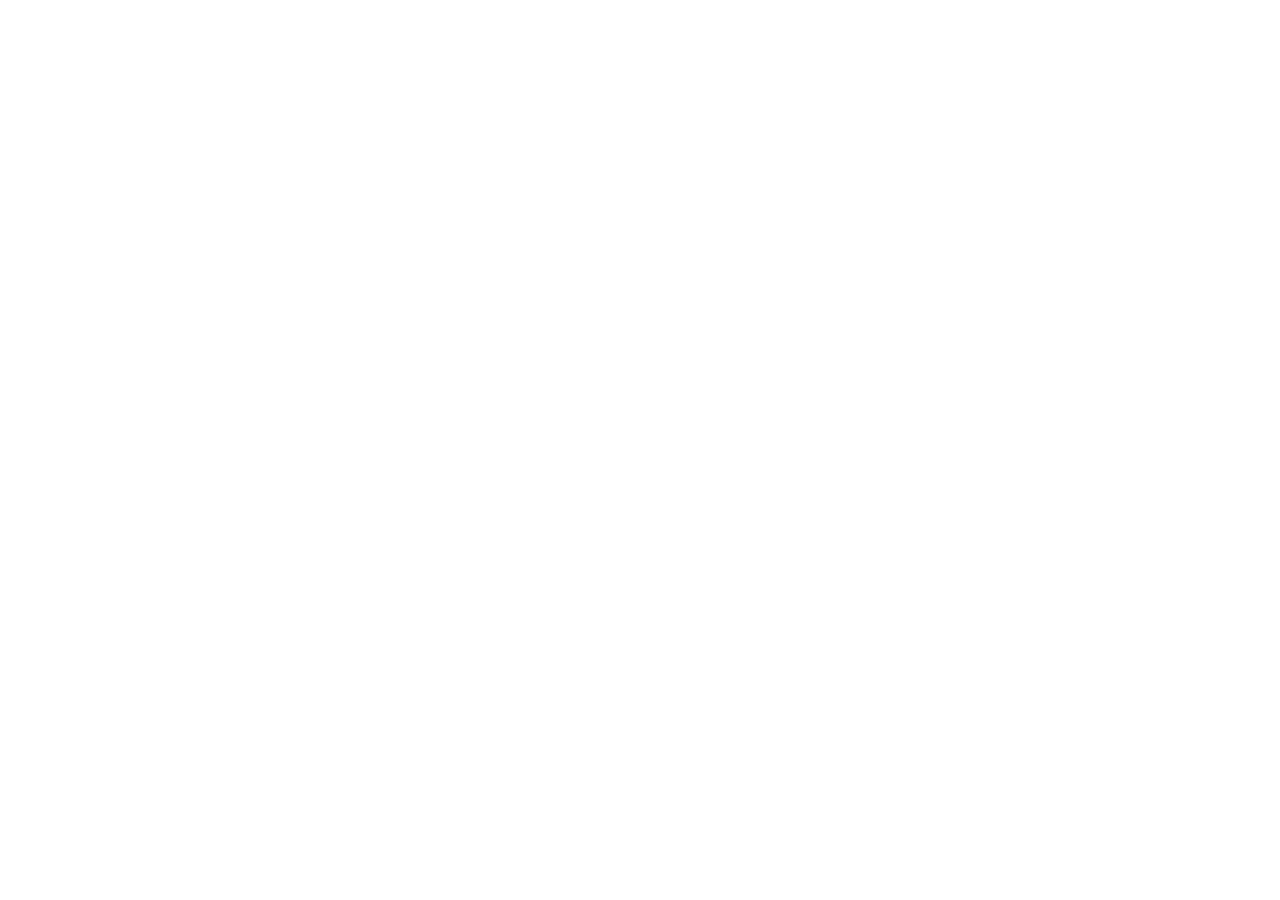
==== commit c0bd4a58: "Add files via upload" ====
--- a/index.html
+++ b/index.html
@@ -2,10 +2,10 @@
 <html lang="en">
   <head>
     <meta charset="UTF-8" />
-    <link rel="icon" type="image/svg+xml" href="data:image/svg+xml,<svg xmlns='http://www.w3.org/2000/svg' viewBox='0 0 100 100'><circle cx='50' cy='50' r='42' fill='none' stroke='%23e8a04b' stroke-width='10'/><circle cx='50' cy='50' r='12' fill='%23e8a04b'/></svg>" />
+    <link rel="icon" type="image/svg+xml" href="data:image/svg+xml,<svg xmlns='http://www.w3.org/2000/svg' viewBox='0 0 100 100'><circle cx='50' cy='50' r='42' fill='none' stroke='%230f8377' stroke-width='10'/><circle cx='50' cy='50' r='12' fill='%230f8377'/></svg>" />
     <meta name="viewport" content="width=device-width, initial-scale=1.0" />
     <meta name="description" content="Lumen — a plain-language companion for living with Crohn's disease, ulcerative colitis, chronic pancreatitis, celiac disease, and IBS. Understand your condition, build coping strategies, and stay on top of follow-ups." />
-    <meta name="theme-color" content="#0a0c10" />
+    <meta name="theme-color" content="#f7faf9" />
     <meta property="og:type" content="website" />
     <meta property="og:title" content="Lumen — living well with chronic GI conditions" />
     <meta property="og:description" content="Five complicated diagnoses turned into a clear map: what's happening inside you, how to live well around it, and which check-ups keep you safe." />
@@ -13,8 +13,8 @@
     <meta name="twitter:title" content="Lumen — living well with chronic GI conditions" />
     <meta name="twitter:description" content="A plain-language companion for Crohn's, colitis, chronic pancreatitis, celiac disease, and IBS." />
     <title>Lumen — living well with chronic GI conditions</title>
-    <script type="module" crossorigin src="./assets/index-BlIWVbVi.js"></script>
-    <link rel="stylesheet" crossorigin href="./assets/index-BNmv3pRs.css">
+    <script type="module" crossorigin src="./assets/index-B9S-49vg.js"></script>
+    <link rel="stylesheet" crossorigin href="./assets/index-9FjlmFN1.css">
   </head>
   <body>
     <div id="root"></div>
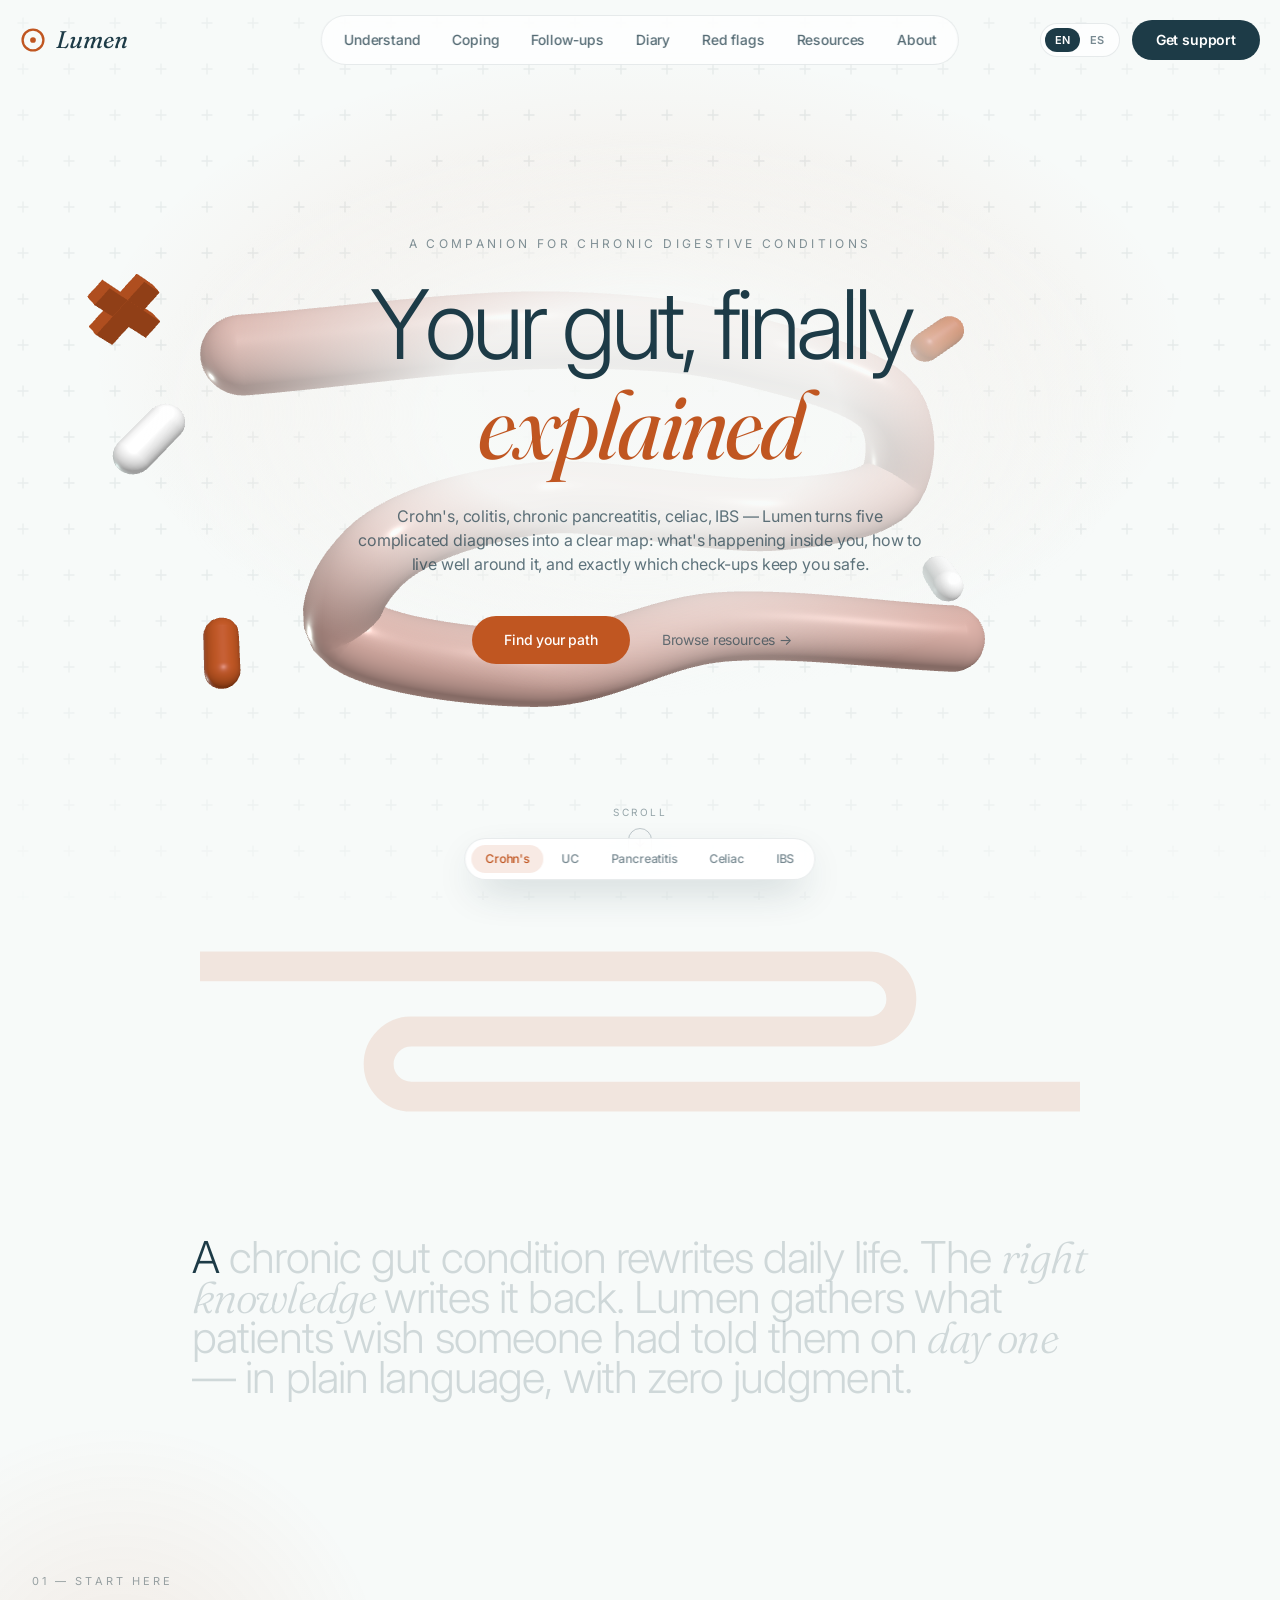
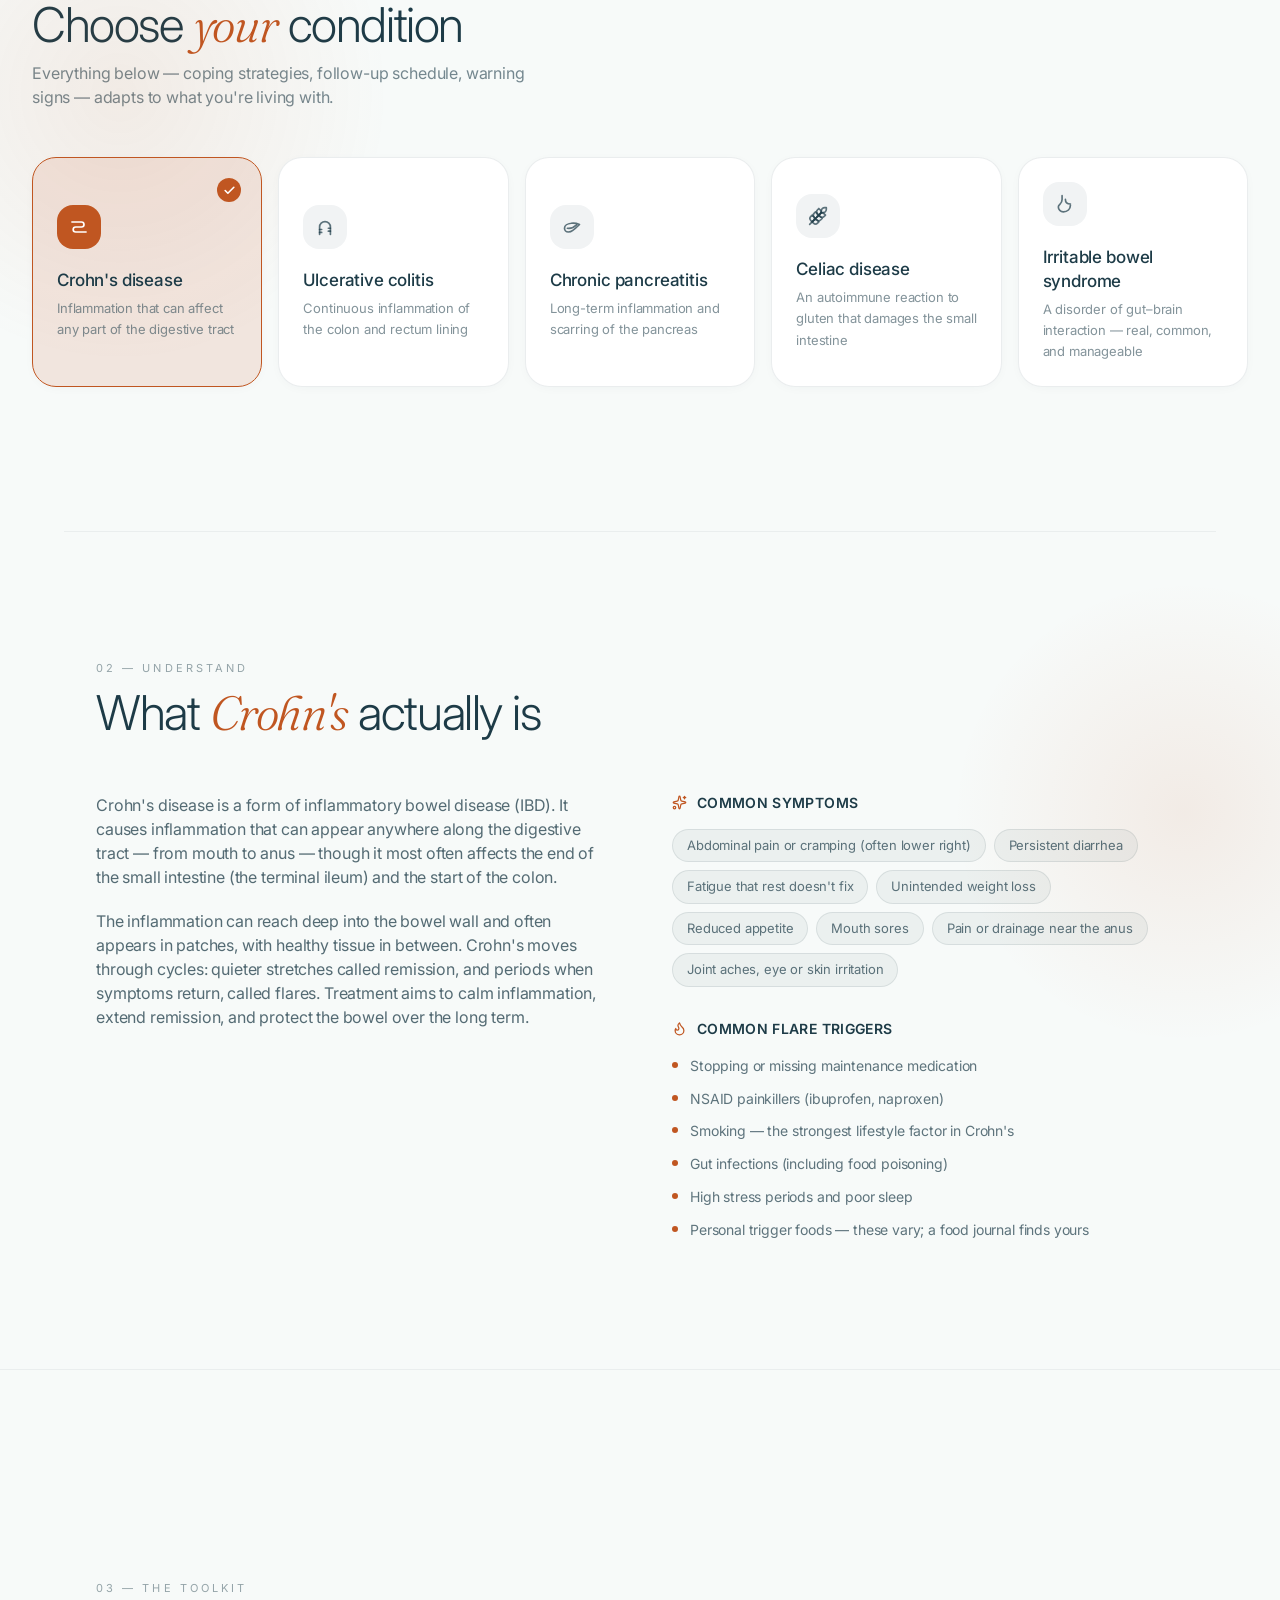
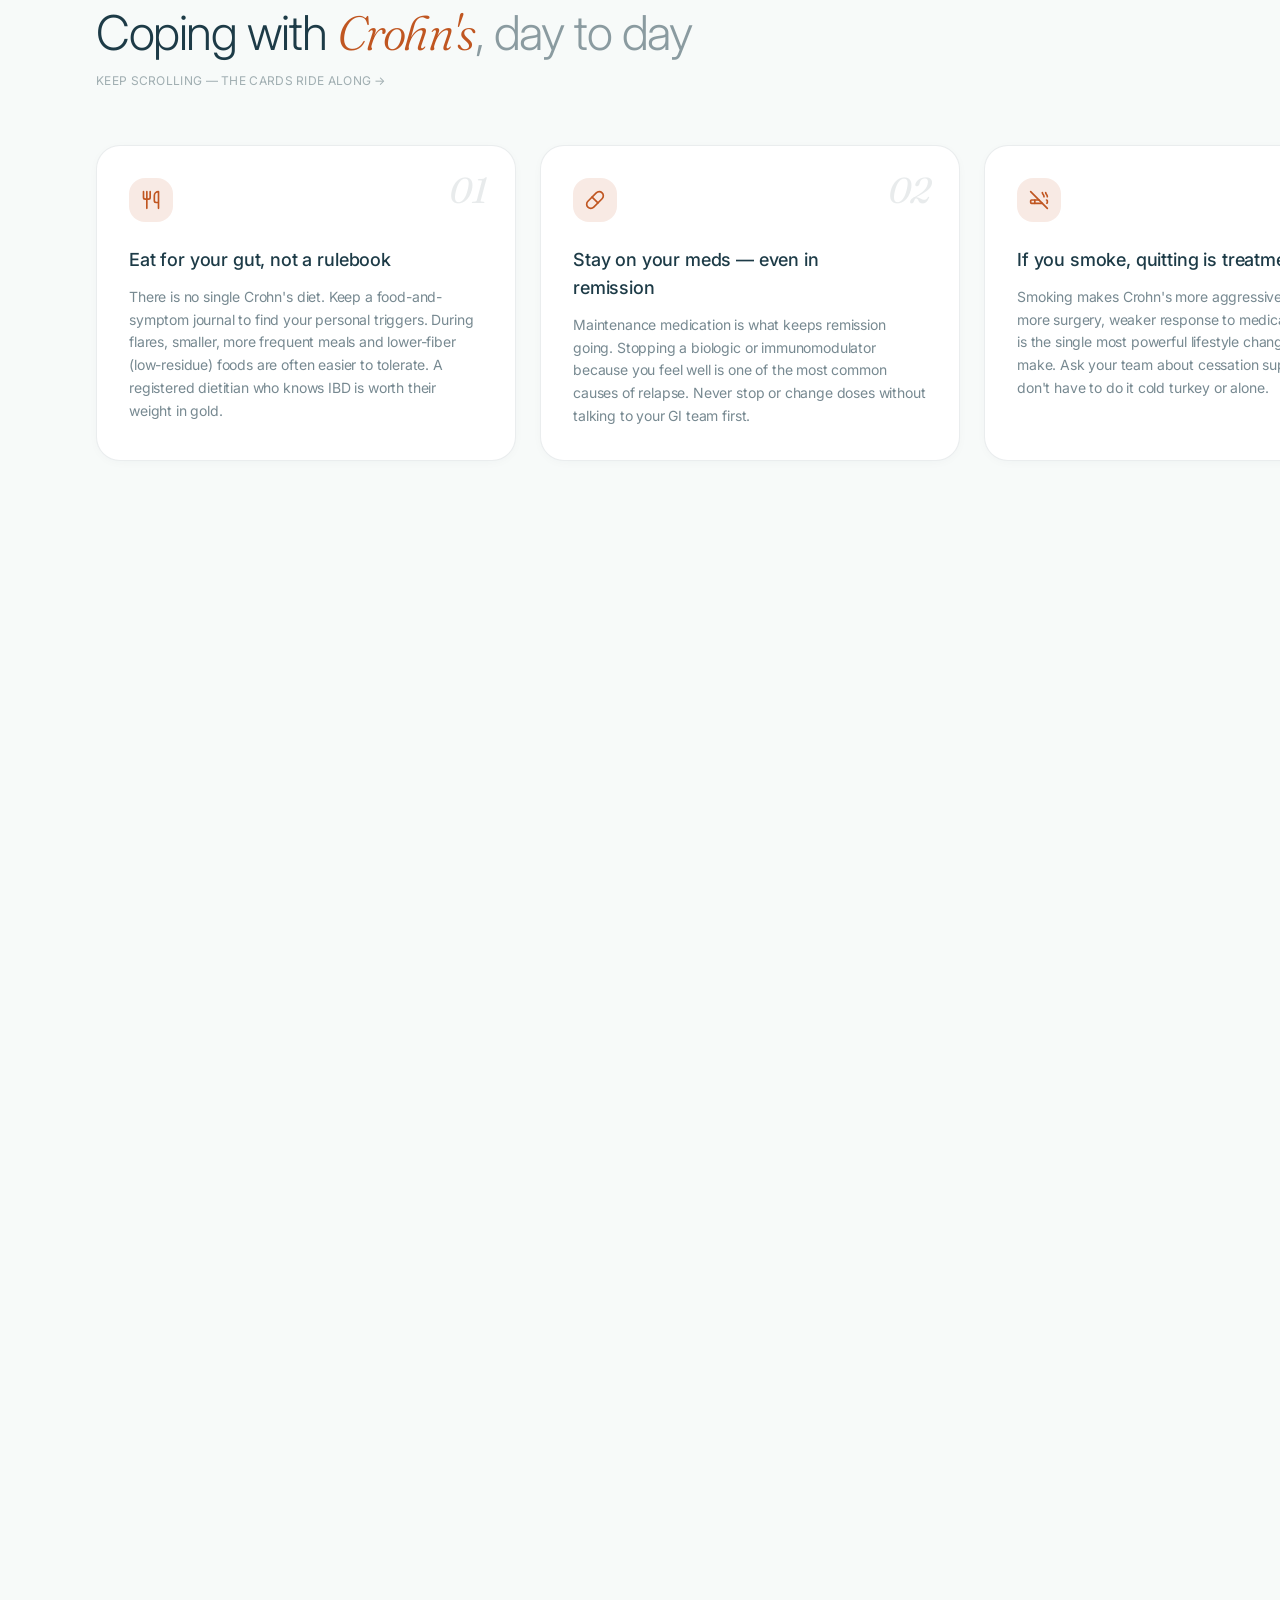
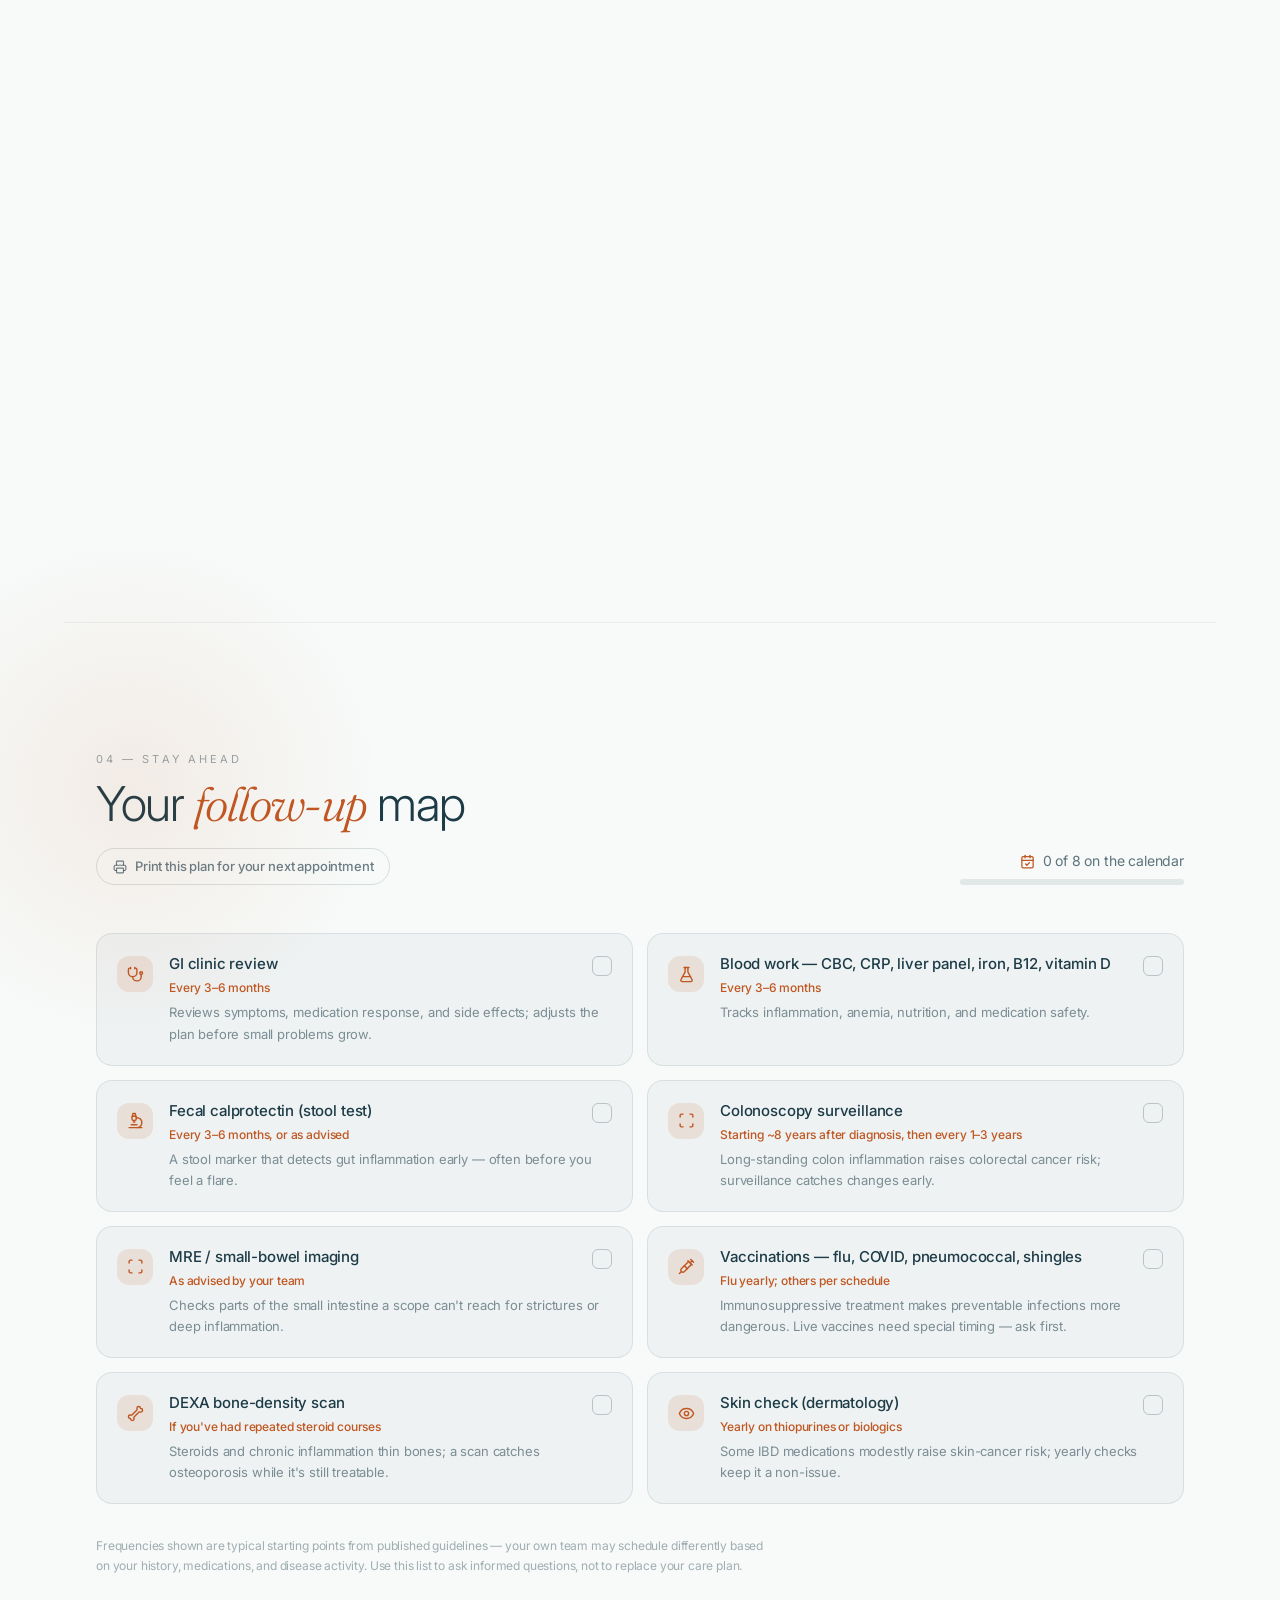
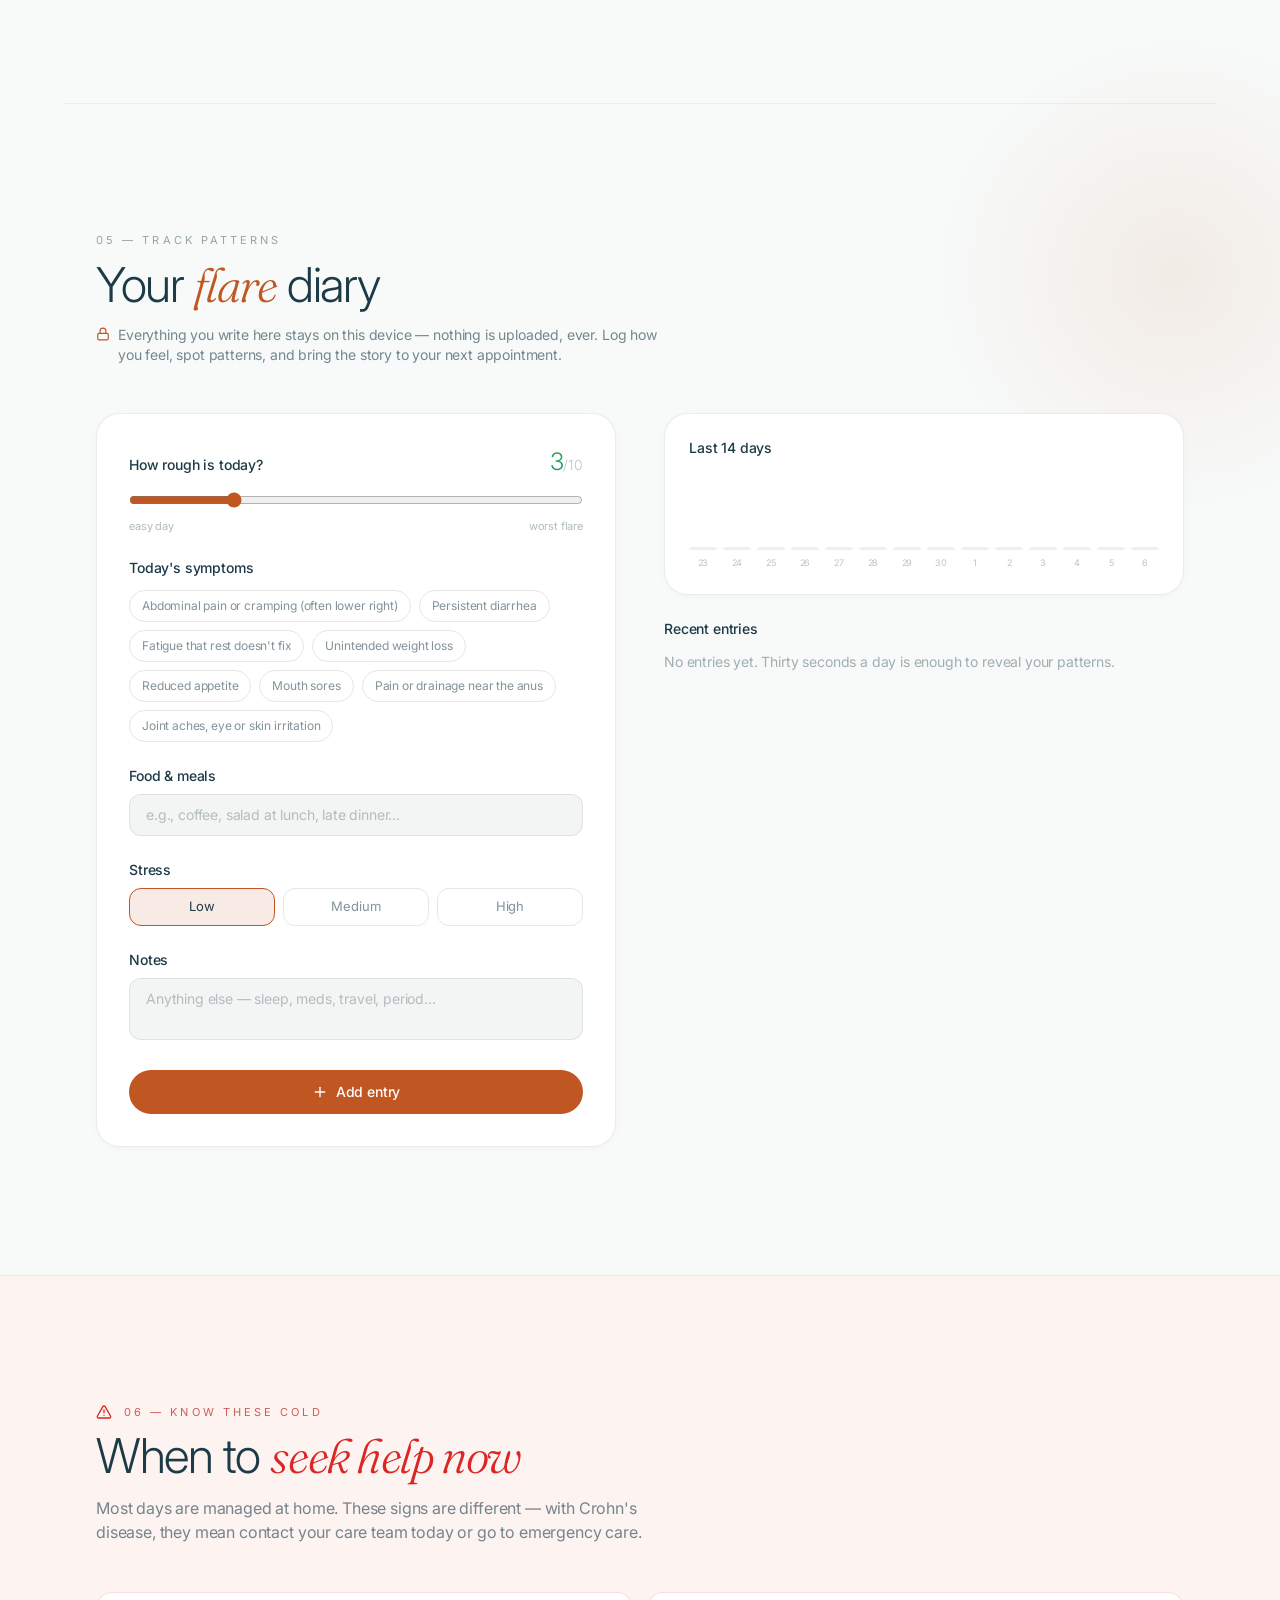
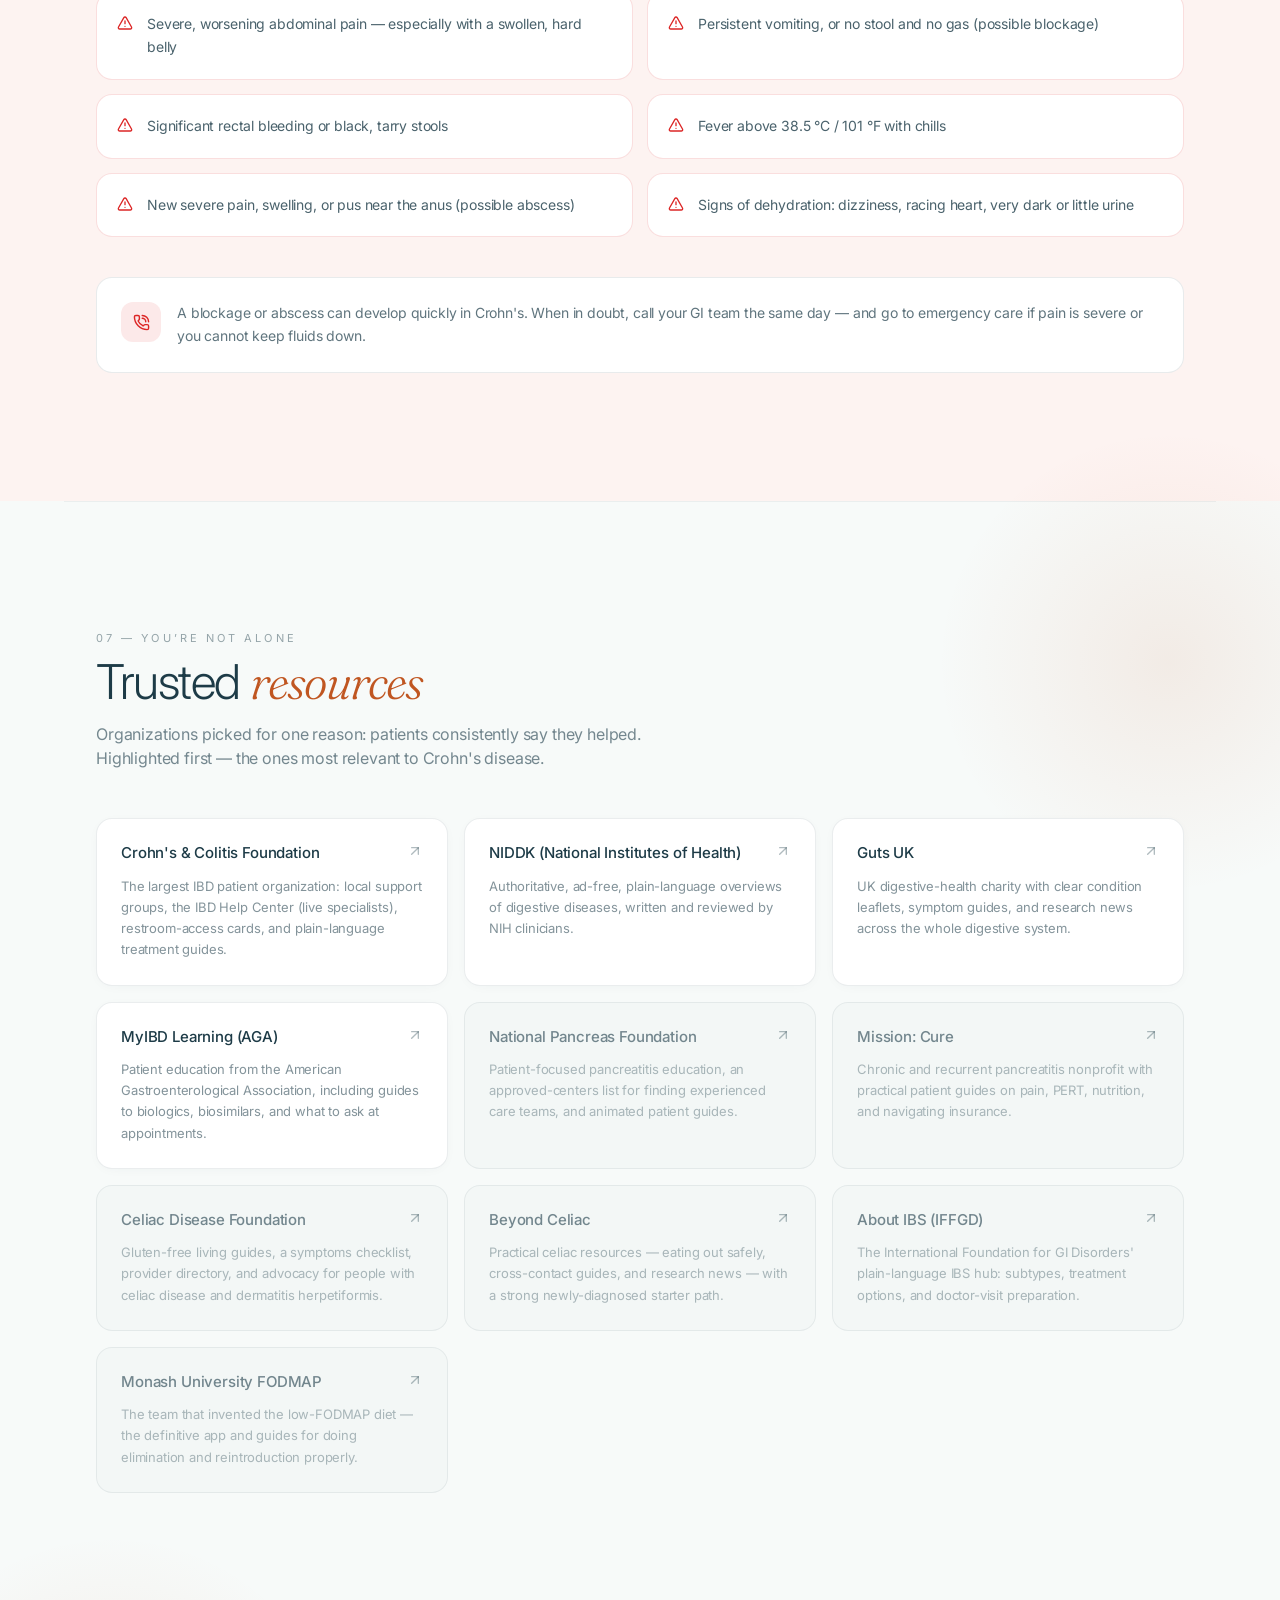
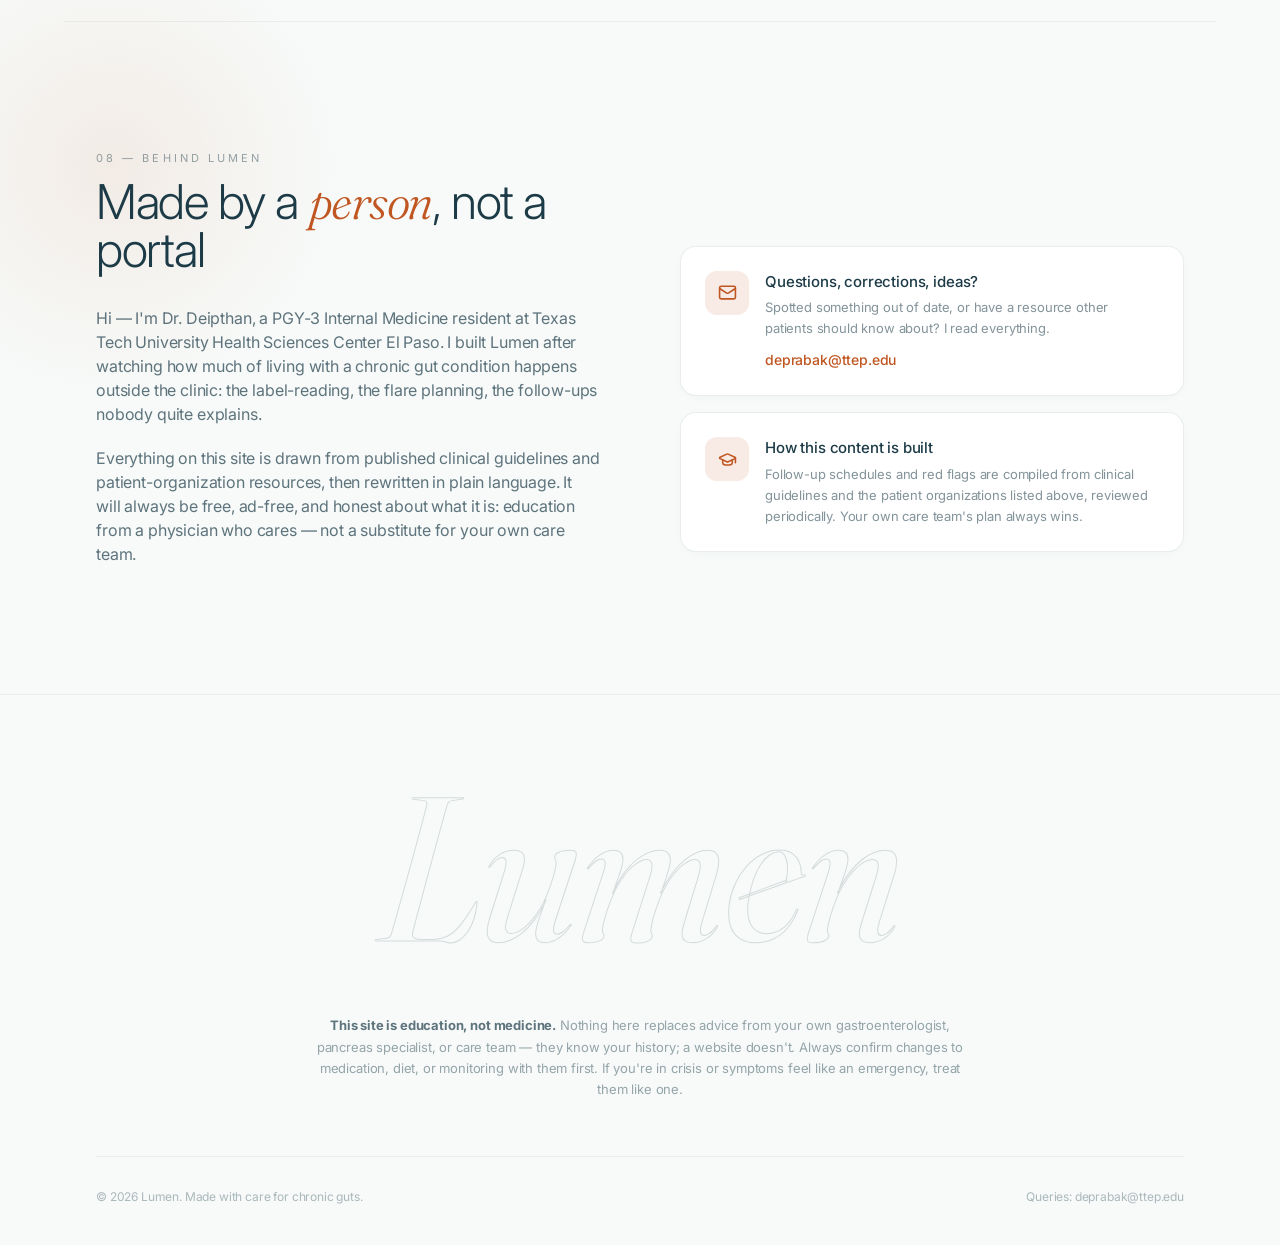
==== commit 307c39bf: "Add files via upload" ====
--- a/index.html
+++ b/index.html
@@ -13,8 +13,8 @@
     <meta name="twitter:title" content="Lumen — living well with chronic GI conditions" />
     <meta name="twitter:description" content="A plain-language companion for Crohn's, colitis, chronic pancreatitis, celiac disease, and IBS." />
     <title>Lumen — living well with chronic GI conditions</title>
-    <script type="module" crossorigin src="./assets/index-B9S-49vg.js"></script>
-    <link rel="stylesheet" crossorigin href="./assets/index-9FjlmFN1.css">
+    <script type="module" crossorigin src="./index-rtKA9uwD.js"></script>
+    <link rel="stylesheet" crossorigin href="./index-9FjlmFN1.css">
   </head>
   <body>
     <div id="root"></div>
--- a/index-9FjlmFN1.css
+++ b/index-9FjlmFN1.css
@@ -0,0 +1 @@
+@import "https://fonts.googleapis.com/css2?family=Inter:wght@300;400;500;600;700&family=Fraunces:ital,opsz,wght@0,9..144,300..600;1,9..144,300..600&display=swap";*,:before,:after,::backdrop{--tw-border-spacing-x:0;--tw-border-spacing-y:0;--tw-translate-x:0;--tw-translate-y:0;--tw-rotate:0;--tw-skew-x:0;--tw-skew-y:0;--tw-scale-x:1;--tw-scale-y:1;--tw-pan-x: ;--tw-pan-y: ;--tw-pinch-zoom: ;--tw-scroll-snap-strictness:proximity;--tw-gradient-from-position: ;--tw-gradient-via-position: ;--tw-gradient-to-position: ;--tw-ordinal: ;--tw-slashed-zero: ;--tw-numeric-figure: ;--tw-numeric-spacing: ;--tw-numeric-fraction: ;--tw-ring-inset: ;--tw-ring-offset-width:0px;--tw-ring-offset-color:#fff;--tw-ring-color:#3b82f680;--tw-ring-offset-shadow:0 0 #0000;--tw-ring-shadow:0 0 #0000;--tw-shadow:0 0 #0000;--tw-shadow-colored:0 0 #0000;--tw-blur: ;--tw-brightness: ;--tw-contrast: ;--tw-grayscale: ;--tw-hue-rotate: ;--tw-invert: ;--tw-saturate: ;--tw-sepia: ;--tw-drop-shadow: ;--tw-backdrop-blur: ;--tw-backdrop-brightness: ;--tw-backdrop-contrast: ;--tw-backdrop-grayscale: ;--tw-backdrop-hue-rotate: ;--tw-backdrop-invert: ;--tw-backdrop-opacity: ;--tw-backdrop-saturate: ;--tw-backdrop-sepia: ;--tw-contain-size: ;--tw-contain-layout: ;--tw-contain-paint: ;--tw-contain-style: }*,:before,:after{box-sizing:border-box;border:0 solid #e5e7eb}:before,:after{--tw-content:""}html,:host{-webkit-text-size-adjust:100%;tab-size:4;font-feature-settings:normal;font-variation-settings:normal;-webkit-tap-highlight-color:transparent;font-family:ui-sans-serif,system-ui,sans-serif,Apple Color Emoji,Segoe UI Emoji,Segoe UI Symbol,Noto Color Emoji;line-height:1.5}body{line-height:inherit;margin:0}hr{height:0;color:inherit;border-top-width:1px}abbr:where([title]){-webkit-text-decoration:underline dotted;text-decoration:underline dotted}h1,h2,h3,h4,h5,h6{font-size:inherit;font-weight:inherit}a{color:inherit;-webkit-text-decoration:inherit;text-decoration:inherit}b,strong{font-weight:bolder}code,kbd,samp,pre{font-feature-settings:normal;font-variation-settings:normal;font-family:ui-monospace,SFMono-Regular,Menlo,Monaco,Consolas,Liberation Mono,Courier New,monospace;font-size:1em}small{font-size:80%}sub,sup{vertical-align:baseline;font-size:75%;line-height:0;position:relative}sub{bottom:-.25em}sup{top:-.5em}table{text-indent:0;border-color:inherit;border-collapse:collapse}button,input,optgroup,select,textarea{font-feature-settings:inherit;font-variation-settings:inherit;font-family:inherit;font-size:100%;font-weight:inherit;line-height:inherit;letter-spacing:inherit;color:inherit;margin:0;padding:0}button,select{text-transform:none}button,input:where([type=button]),input:where([type=reset]),input:where([type=submit]){-webkit-appearance:button;background-color:#0000;background-image:none}:-moz-focusring{outline:auto}:-moz-ui-invalid{box-shadow:none}progress{vertical-align:baseline}::-webkit-inner-spin-button{height:auto}::-webkit-outer-spin-button{height:auto}[type=search]{-webkit-appearance:textfield;outline-offset:-2px}::-webkit-search-decoration{-webkit-appearance:none}::-webkit-file-upload-button{-webkit-appearance:button;font:inherit}summary{display:list-item}blockquote,dl,dd,h1,h2,h3,h4,h5,h6,hr,figure,p,pre{margin:0}fieldset{margin:0;padding:0}legend{padding:0}ol,ul,menu{margin:0;padding:0;list-style:none}dialog{padding:0}textarea{resize:vertical}input::-moz-placeholder{opacity:1;color:#9ca3af}textarea::-moz-placeholder{opacity:1;color:#9ca3af}input::placeholder,textarea::placeholder{opacity:1;color:#9ca3af}button,[role=button]{cursor:pointer}:disabled{cursor:default}img,svg,video,canvas,audio,iframe,embed,object{vertical-align:middle;display:block}img,video{max-width:100%;height:auto}[hidden]:where(:not([hidden=until-found])){display:none}.pointer-events-none{pointer-events:none}.visible{visibility:visible}.invisible{visibility:hidden}.fixed{position:fixed}.absolute{position:absolute}.relative{position:relative}.inset-0{inset:0}.-left-40{left:-10rem}.-left-48{left:-12rem}.-right-48{right:-12rem}.-right-52{right:-13rem}.-top-20{top:-5rem}.-top-24{top:-6rem}.-top-40{top:-10rem}.bottom-5{bottom:1.25rem}.bottom-8{bottom:2rem}.left-0{left:0}.left-1\/2{left:50%}.right-0{right:0}.right-5{right:1.25rem}.right-7{right:1.75rem}.top-0{top:0}.top-10{top:2.5rem}.top-5{top:1.25rem}.top-6{top:1.5rem}.top-\[40\%\]{top:40%}.z-10{z-index:10}.z-\[100\]{z-index:100}.z-\[90\]{z-index:90}.mx-auto{margin-left:auto;margin-right:auto}.mb-1{margin-bottom:.25rem}.mb-1\.5{margin-bottom:.375rem}.mb-10{margin-bottom:2.5rem}.mb-12{margin-bottom:3rem}.mb-14{margin-bottom:3.5rem}.mb-2{margin-bottom:.5rem}.mb-20{margin-bottom:5rem}.mb-3{margin-bottom:.75rem}.mb-4{margin-bottom:1rem}.mb-5{margin-bottom:1.25rem}.mb-6{margin-bottom:1.5rem}.mb-8{margin-bottom:2rem}.mt-0\.5{margin-top:.125rem}.mt-1{margin-top:.25rem}.mt-1\.5{margin-top:.375rem}.mt-10{margin-top:2.5rem}.mt-2{margin-top:.5rem}.mt-4{margin-top:1rem}.mt-5{margin-top:1.25rem}.mt-8{margin-top:2rem}.mt-\[7px\]{margin-top:7px}.block{display:block}.inline-block{display:inline-block}.flex{display:flex}.inline-flex{display:inline-flex}.grid{display:grid}.hidden{display:none}.h-1\.5{height:.375rem}.h-10{height:2.5rem}.h-11{height:2.75rem}.h-24{height:6rem}.h-5{height:1.25rem}.h-6{height:1.5rem}.h-7{height:1.75rem}.h-9{height:2.25rem}.h-\[480px\]{height:480px}.h-\[500px\]{height:500px}.h-\[520px\]{height:520px}.h-\[560px\]{height:560px}.h-\[620px\]{height:620px}.h-full{height:100%}.h-screen{height:100vh}.max-h-\[420px\]{max-height:420px}.min-h-screen{min-height:100vh}.w-1\.5{width:.375rem}.w-10{width:2.5rem}.w-11{width:2.75rem}.w-5{width:1.25rem}.w-6{width:1.5rem}.w-7{width:1.75rem}.w-9{width:2.25rem}.w-\[480px\]{width:480px}.w-\[500px\]{width:500px}.w-\[520px\]{width:520px}.w-\[560px\]{width:560px}.w-\[min\(1100px\,130vw\)\]{width:min(1100px,130vw)}.w-full{width:100%}.min-w-0{min-width:0}.max-w-2xl{max-width:42rem}.max-w-4xl{max-width:56rem}.max-w-6xl{max-width:72rem}.max-w-7xl{max-width:80rem}.max-w-\[94vw\]{max-width:94vw}.max-w-lg{max-width:32rem}.max-w-xl{max-width:36rem}.flex-1{flex:1}.shrink-0{flex-shrink:0}.grow{flex-grow:1}.-translate-x-1\/2{--tw-translate-x:-50%;transform:translate(var(--tw-translate-x), var(--tw-translate-y)) rotate(var(--tw-rotate)) skewX(var(--tw-skew-x)) skewY(var(--tw-skew-y)) scaleX(var(--tw-scale-x)) scaleY(var(--tw-scale-y))}.-translate-y-1\/2{--tw-translate-y:-50%;transform:translate(var(--tw-translate-x), var(--tw-translate-y)) rotate(var(--tw-rotate)) skewX(var(--tw-skew-x)) skewY(var(--tw-skew-y)) scaleX(var(--tw-scale-x)) scaleY(var(--tw-scale-y))}.translate-y-0{--tw-translate-y:0px;transform:translate(var(--tw-translate-x), var(--tw-translate-y)) rotate(var(--tw-rotate)) skewX(var(--tw-skew-x)) skewY(var(--tw-skew-y)) scaleX(var(--tw-scale-x)) scaleY(var(--tw-scale-y))}.translate-y-6{--tw-translate-y:1.5rem;transform:translate(var(--tw-translate-x), var(--tw-translate-y)) rotate(var(--tw-rotate)) skewX(var(--tw-skew-x)) skewY(var(--tw-skew-y)) scaleX(var(--tw-scale-x)) scaleY(var(--tw-scale-y))}.scale-100{--tw-scale-x:1;--tw-scale-y:1;transform:translate(var(--tw-translate-x), var(--tw-translate-y)) rotate(var(--tw-rotate)) skewX(var(--tw-skew-x)) skewY(var(--tw-skew-y)) scaleX(var(--tw-scale-x)) scaleY(var(--tw-scale-y))}.scale-50{--tw-scale-x:.5;--tw-scale-y:.5;transform:translate(var(--tw-translate-x), var(--tw-translate-y)) rotate(var(--tw-rotate)) skewX(var(--tw-skew-x)) skewY(var(--tw-skew-y)) scaleX(var(--tw-scale-x)) scaleY(var(--tw-scale-y))}.transform{transform:translate(var(--tw-translate-x), var(--tw-translate-y)) rotate(var(--tw-rotate)) skewX(var(--tw-skew-x)) skewY(var(--tw-skew-y)) scaleX(var(--tw-scale-x)) scaleY(var(--tw-scale-y))}.select-none{-webkit-user-select:none;user-select:none}.resize-none{resize:none}.resize{resize:both}.flex-col{flex-direction:column}.flex-wrap{flex-wrap:wrap}.items-start{align-items:flex-start}.items-end{align-items:flex-end}.items-center{align-items:center}.items-baseline{align-items:baseline}.justify-center{justify-content:center}.justify-between{justify-content:space-between}.gap-1{gap:.25rem}.gap-1\.5{gap:.375rem}.gap-12{gap:3rem}.gap-2{gap:.5rem}.gap-2\.5{gap:.625rem}.gap-3{gap:.75rem}.gap-3\.5{gap:.875rem}.gap-4{gap:1rem}.gap-6{gap:1.5rem}.gap-8{gap:2rem}.space-y-2\.5>:not([hidden])~:not([hidden]){--tw-space-y-reverse:0;margin-top:calc(.625rem * calc(1 - var(--tw-space-y-reverse)));margin-bottom:calc(.625rem * var(--tw-space-y-reverse))}.space-y-3>:not([hidden])~:not([hidden]){--tw-space-y-reverse:0;margin-top:calc(.75rem * calc(1 - var(--tw-space-y-reverse)));margin-bottom:calc(.75rem * var(--tw-space-y-reverse))}.space-y-4>:not([hidden])~:not([hidden]){--tw-space-y-reverse:0;margin-top:calc(1rem * calc(1 - var(--tw-space-y-reverse)));margin-bottom:calc(1rem * var(--tw-space-y-reverse))}.space-y-5>:not([hidden])~:not([hidden]){--tw-space-y-reverse:0;margin-top:calc(1.25rem * calc(1 - var(--tw-space-y-reverse)));margin-bottom:calc(1.25rem * var(--tw-space-y-reverse))}.space-y-6>:not([hidden])~:not([hidden]){--tw-space-y-reverse:0;margin-top:calc(1.5rem * calc(1 - var(--tw-space-y-reverse)));margin-bottom:calc(1.5rem * var(--tw-space-y-reverse))}.space-y-8>:not([hidden])~:not([hidden]){--tw-space-y-reverse:0;margin-top:calc(2rem * calc(1 - var(--tw-space-y-reverse)));margin-bottom:calc(2rem * var(--tw-space-y-reverse))}.overflow-hidden{overflow:hidden}.overflow-x-auto{overflow-x:auto}.overflow-y-auto{overflow-y:auto}.truncate{text-overflow:ellipsis;white-space:nowrap;overflow:hidden}.whitespace-nowrap{white-space:nowrap}.rounded-2xl{border-radius:1rem}.rounded-3xl{border-radius:1.5rem}.rounded-full{border-radius:9999px}.rounded-lg{border-radius:.5rem}.rounded-md{border-radius:.375rem}.rounded-xl{border-radius:.75rem}.rounded-t-md{border-top-left-radius:.375rem;border-top-right-radius:.375rem}.border{border-width:1px}.border-t{border-top-width:1px}.border-ink\/10{border-color:#1d3b471a}.border-ink\/15{border-color:#1d3b4726}.border-ink\/25{border-color:#1d3b4740}.border-ink\/\[0\.06\]{border-color:#1d3b470f}.border-ink\/\[0\.07\]{border-color:#1d3b4712}.border-red-600\/15{border-color:#dc262626}.border-transparent{border-color:#0000}.bg-\[\#fdf3f1\]{--tw-bg-opacity:1;background-color:rgb(253 243 241/var(--tw-bg-opacity,1))}.bg-ink{--tw-bg-opacity:1;background-color:rgb(29 59 71/var(--tw-bg-opacity,1))}.bg-ink\/10{background-color:#1d3b471a}.bg-ink\/\[0\.015\]{background-color:#1d3b4704}.bg-ink\/\[0\.02\]{background-color:#1d3b4705}.bg-ink\/\[0\.04\]{background-color:#1d3b470a}.bg-ink\/\[0\.05\]{background-color:#1d3b470d}.bg-red-600\/10{background-color:#dc26261a}.bg-white{--tw-bg-opacity:1;background-color:rgb(255 255 255/var(--tw-bg-opacity,1))}.bg-white\/75{background-color:#ffffffbf}.bg-white\/90{background-color:#ffffffe6}.\!bg-none{background-image:none!important}.p-1{padding:.25rem}.p-4{padding:1rem}.p-5{padding:1.25rem}.p-6{padding:1.5rem}.p-7{padding:1.75rem}.px-1\.5{padding-left:.375rem;padding-right:.375rem}.px-2{padding-left:.5rem;padding-right:.5rem}.px-2\.5{padding-left:.625rem;padding-right:.625rem}.px-3{padding-left:.75rem;padding-right:.75rem}.px-3\.5{padding-left:.875rem;padding-right:.875rem}.px-4{padding-left:1rem;padding-right:1rem}.px-5{padding-left:1.25rem;padding-right:1.25rem}.px-6{padding-left:1.5rem;padding-right:1.5rem}.px-8{padding-left:2rem;padding-right:2rem}.py-1{padding-top:.25rem;padding-bottom:.25rem}.py-1\.5{padding-top:.375rem;padding-bottom:.375rem}.py-2{padding-top:.5rem;padding-bottom:.5rem}.py-2\.5{padding-top:.625rem;padding-bottom:.625rem}.py-24{padding-top:6rem;padding-bottom:6rem}.py-3{padding-top:.75rem;padding-bottom:.75rem}.py-3\.5{padding-top:.875rem;padding-bottom:.875rem}.pb-10{padding-bottom:2.5rem}.pb-28{padding-bottom:7rem}.pb-32{padding-bottom:8rem}.pr-1{padding-right:.25rem}.pr-10{padding-right:2.5rem}.pt-10{padding-top:2.5rem}.pt-2{padding-top:.5rem}.pt-20{padding-top:5rem}.pt-8{padding-top:2rem}.text-left{text-align:left}.text-center{text-align:center}.text-2xl{font-size:1.5rem;line-height:2rem}.text-3xl{font-size:1.875rem;line-height:2.25rem}.text-4xl{font-size:2.25rem;line-height:2.5rem}.text-5xl{font-size:3rem;line-height:1}.text-\[10px\]{font-size:10px}.text-\[11px\]{font-size:11px}.text-\[12px\]{font-size:12px}.text-\[13px\]{font-size:13px}.text-\[15px\]{font-size:15px}.text-\[17px\]{font-size:17px}.text-\[22vw\]{font-size:22vw}.text-\[9px\]{font-size:9px}.text-lg{font-size:1.125rem;line-height:1.75rem}.text-sm{font-size:.875rem;line-height:1.25rem}.text-xs{font-size:.75rem;line-height:1rem}.font-light{font-weight:300}.font-medium{font-weight:500}.font-normal{font-weight:400}.font-semibold{font-weight:600}.uppercase{text-transform:uppercase}.italic{font-style:italic}.leading-\[0\.9\]{line-height:.9}.leading-\[1\.02\]{line-height:1.02}.leading-relaxed{line-height:1.625}.leading-snug{line-height:1.375}.tracking-\[-0\.01em\]{letter-spacing:-.01em}.tracking-\[-0\.02em\]{letter-spacing:-.02em}.tracking-\[-0\.03em\]{letter-spacing:-.03em}.tracking-\[0\.25em\]{letter-spacing:.25em}.tracking-\[0\.28em\]{letter-spacing:.28em}.tracking-wide{letter-spacing:.025em}.text-ink{--tw-text-opacity:1;color:rgb(29 59 71/var(--tw-text-opacity,1))}.text-ink\/10{color:#1d3b471a}.text-ink\/30{color:#1d3b474d}.text-ink\/35{color:#1d3b4759}.text-ink\/40{color:#1d3b4766}.text-ink\/45{color:#1d3b4773}.text-ink\/50{color:#1d3b4780}.text-ink\/55{color:#1d3b478c}.text-ink\/60{color:#1d3b4799}.text-ink\/65{color:#1d3b47a6}.text-ink\/70{color:#1d3b47b3}.text-ink\/75{color:#1d3b47bf}.text-ink\/80{color:#1d3b47cc}.text-red-600{--tw-text-opacity:1;color:rgb(220 38 38/var(--tw-text-opacity,1))}.text-red-700\/70{color:#b91c1cb3}.text-white{--tw-text-opacity:1;color:rgb(255 255 255/var(--tw-text-opacity,1))}.accent-\[var\(--accent\)\]{accent-color:var(--accent)}.opacity-0{opacity:0}.opacity-100{opacity:1}.opacity-50{opacity:.5}.shadow-\[0_16px_40px_-12px_rgba\(29\,59\,71\,0\.3\)\]{--tw-shadow:0 16px 40px -12px #1d3b474d;--tw-shadow-colored:0 16px 40px -12px var(--tw-shadow-color);box-shadow:var(--tw-ring-offset-shadow,0 0 #0000), var(--tw-ring-shadow,0 0 #0000), var(--tw-shadow)}.outline-none{outline-offset:2px;outline:2px solid #0000}.ring{--tw-ring-offset-shadow:var(--tw-ring-inset) 0 0 0 var(--tw-ring-offset-width) var(--tw-ring-offset-color);--tw-ring-shadow:var(--tw-ring-inset) 0 0 0 calc(3px + var(--tw-ring-offset-width)) var(--tw-ring-color);box-shadow:var(--tw-ring-offset-shadow), var(--tw-ring-shadow), var(--tw-shadow,0 0 #0000)}.filter{filter:var(--tw-blur) var(--tw-brightness) var(--tw-contrast) var(--tw-grayscale) var(--tw-hue-rotate) var(--tw-invert) var(--tw-saturate) var(--tw-sepia) var(--tw-drop-shadow)}.backdrop-blur-md{--tw-backdrop-blur:blur(12px);-webkit-backdrop-filter:var(--tw-backdrop-blur) var(--tw-backdrop-brightness) var(--tw-backdrop-contrast) var(--tw-backdrop-grayscale) var(--tw-backdrop-hue-rotate) var(--tw-backdrop-invert) var(--tw-backdrop-opacity) var(--tw-backdrop-saturate) var(--tw-backdrop-sepia);backdrop-filter:var(--tw-backdrop-blur) var(--tw-backdrop-brightness) var(--tw-backdrop-contrast) var(--tw-backdrop-grayscale) var(--tw-backdrop-hue-rotate) var(--tw-backdrop-invert) var(--tw-backdrop-opacity) var(--tw-backdrop-saturate) var(--tw-backdrop-sepia)}.transition-all{transition-property:all;transition-duration:.15s;transition-timing-function:cubic-bezier(.4,0,.2,1)}.transition-colors{transition-property:color,background-color,border-color,text-decoration-color,fill,stroke;transition-duration:.15s;transition-timing-function:cubic-bezier(.4,0,.2,1)}.transition-shadow{transition-property:box-shadow;transition-duration:.15s;transition-timing-function:cubic-bezier(.4,0,.2,1)}.transition-transform{transition-property:transform;transition-duration:.15s;transition-timing-function:cubic-bezier(.4,0,.2,1)}.duration-500{transition-duration:.5s}.duration-700{transition-duration:.7s}.ease-out{transition-timing-function:cubic-bezier(0,0,.2,1)}:root{--accent:#0f8377;--accent-soft:#0f83771f;--bg:#f7faf9;--ink:#1d3b47}body{font-family:Inter,sans-serif}button,input,textarea,select{font-family:inherit}.font-playfair,.font-playfair *{font-optical-sizing:auto;font-family:Fraunces,Georgia,serif}html{scroll-behavior:auto}html.lenis,html.lenis body{height:auto}.lenis.lenis-smooth{scroll-behavior:auto!important}body{background:var(--bg);color:var(--ink);-webkit-font-smoothing:antialiased;overflow-x:hidden}::selection{background:var(--accent-soft);color:var(--ink)}::-webkit-scrollbar{width:9px}::-webkit-scrollbar-track{background:#eef3f2}::-webkit-scrollbar-thumb{background:#c8d5d3;border-radius:5px}::-webkit-scrollbar-thumb:hover{background:#aec0bd}.glow{pointer-events:none;background:radial-gradient(circle, var(--accent) 0%, transparent 68%);opacity:.09;border-radius:9999px;transition:background .8s;animation:14s ease-in-out infinite alternate glowDrift;position:absolute}@keyframes glowDrift{0%{transform:translate(0)scale(1)}to{transform:translate(4%,6%)scale(1.12)}}.card{background:#fff;border:1px solid #1d3b4717;box-shadow:0 2px 14px -6px #1d3b4714}.cursor-dot,.cursor-ring{z-index:400;pointer-events:none;will-change:transform;border-radius:9999px;position:fixed;top:0;left:0}.cursor-dot{background:var(--accent);width:8px;height:8px}.cursor-ring{border:1px solid #1d3b4759;width:38px;height:38px;transition:width .3s cubic-bezier(.16,1,.3,1),height .3s cubic-bezier(.16,1,.3,1),border-color .3s,background-color .3s}.cursor-ring.is-hover{border-color:var(--accent);background:var(--accent-soft);width:60px;height:60px}@media (pointer:coarse){.cursor-dot,.cursor-ring{display:none}}.headline-line{margin:-.05em -.12em -.14em;padding:.05em .12em .14em;overflow:hidden}.headline-line .char{will-change:transform;display:inline-block;transform:translateY(130%)rotate(4deg)}.word-reveal .w{color:#1d3b472e;transition:color .5s}.word-reveal .w.lit{color:var(--ink)}.word-reveal .w.lit.em{color:var(--accent)}.outline-text{color:#0000;-webkit-text-stroke:1px #1d3b4729}.hero-scrolldot{animation:2.2s cubic-bezier(.45,0,.55,1) infinite scrollNudge}@keyframes scrollNudge{0%,to{opacity:1;transform:translateY(0)}60%{opacity:.2;transform:translateY(14px)}61%{opacity:0;transform:translateY(0)}}.card-lift{transition:transform .5s cubic-bezier(.16,1,.3,1),border-color .5s,box-shadow .5s}.card-lift:hover{border-color:#1d3b472e;border-color:color-mix(in srgb, var(--accent) 45%, transparent);box-shadow:0 24px 50px -24px #1d3b4747, 0 12px 40px -18px var(--accent-soft);transform:translateY(-6px)}.cta-pulse{animation:3.2s ease-in-out infinite ctaPulse}@keyframes ctaPulse{0%,to{box-shadow:0 8px 40px -8px var(--accent-soft), 0 0 0 0 var(--accent-soft)}50%{box-shadow:0 8px 40px -8px var(--accent-soft), 0 0 0 12px #0000}}.check-strike{position:relative}.check-strike:after{content:"";transform-origin:0;background:currentColor;width:100%;height:1px;transition:transform .45s cubic-bezier(.16,1,.3,1);position:absolute;top:50%;left:0;transform:scaleX(0)}.checked .check-strike:after{transform:scaleX(1)}@media (prefers-reduced-motion:reduce){.hero-scrolldot,.glow,.cta-pulse{animation:none}.headline-line .char{transform:none!important}*{transition-duration:.01ms!important}}@media print{body{background:#fff!important}nav,section#top,#conditions,#coping,#understand,#resources,#about,footer,.cursor-dot,.cursor-ring,.glow,[data-dock]{display:none!important}main>section{border:none!important}#followups,#redflags,#diary{opacity:1!important;background:#fff!important;padding:1.5rem 0!important;display:block!important;transform:none!important}#followups *,#redflags *,#diary *{color:#111!important;opacity:1!important;box-shadow:none!important;text-shadow:none!important;background:#fff!important;border-color:#d5d5d5!important;transform:none!important}#followups [data-fu-row],#redflags li,#diary li,#redflags .card,#redflags div[class*=rounded-2xl]{-moz-column-break-inside:avoid;break-inside:avoid}#diary .no-print{display:none!important}#diary ul{max-height:none!important;overflow:visible!important}.print-note{display:block!important}}.print-note{display:none}.placeholder\:text-ink\/30::placeholder{color:#1d3b474d}.hover\:scale-\[1\.02\]:hover{--tw-scale-x:1.02;--tw-scale-y:1.02;transform:translate(var(--tw-translate-x), var(--tw-translate-y)) rotate(var(--tw-rotate)) skewX(var(--tw-skew-x)) skewY(var(--tw-skew-y)) scaleX(var(--tw-scale-x)) scaleY(var(--tw-scale-y))}.hover\:border-ink\/25:hover{border-color:#1d3b4740}.hover\:border-ink\/30:hover{border-color:#1d3b474d}.hover\:border-ink\/35:hover{border-color:#1d3b4759}.hover\:bg-ink\/10:hover{background-color:#1d3b471a}.hover\:bg-ink\/90:hover{background-color:#1d3b47e6}.hover\:bg-ink\/\[0\.06\]:hover{background-color:#1d3b470f}.hover\:text-ink:hover{--tw-text-opacity:1;color:rgb(29 59 71/var(--tw-text-opacity,1))}.hover\:text-ink\/70:hover{color:#1d3b47b3}.hover\:text-red-500:hover{--tw-text-opacity:1;color:rgb(239 68 68/var(--tw-text-opacity,1))}.hover\:shadow-lg:hover{--tw-shadow:0 10px 15px -3px #0000001a, 0 4px 6px -4px #0000001a;--tw-shadow-colored:0 10px 15px -3px var(--tw-shadow-color), 0 4px 6px -4px var(--tw-shadow-color);box-shadow:var(--tw-ring-offset-shadow,0 0 #0000), var(--tw-ring-shadow,0 0 #0000), var(--tw-shadow)}.focus\:border-ink\/30:focus{border-color:#1d3b474d}.active\:scale-95:active{--tw-scale-x:.95;--tw-scale-y:.95;transform:translate(var(--tw-translate-x), var(--tw-translate-y)) rotate(var(--tw-rotate)) skewX(var(--tw-skew-x)) skewY(var(--tw-skew-y)) scaleX(var(--tw-scale-x)) scaleY(var(--tw-scale-y))}.group:hover .group-hover\:-translate-y-0\.5{--tw-translate-y:-.125rem;transform:translate(var(--tw-translate-x), var(--tw-translate-y)) rotate(var(--tw-rotate)) skewX(var(--tw-skew-x)) skewY(var(--tw-skew-y)) scaleX(var(--tw-scale-x)) scaleY(var(--tw-scale-y))}.group:hover .group-hover\:translate-x-0\.5{--tw-translate-x:.125rem;transform:translate(var(--tw-translate-x), var(--tw-translate-y)) rotate(var(--tw-rotate)) skewX(var(--tw-skew-x)) skewY(var(--tw-skew-y)) scaleX(var(--tw-scale-x)) scaleY(var(--tw-scale-y))}.group:hover .group-hover\:border-ink\/50{border-color:#1d3b4780}.group:hover .group-hover\:text-ink{--tw-text-opacity:1;color:rgb(29 59 71/var(--tw-text-opacity,1))}.group:hover .group-hover\:underline{text-decoration-line:underline}@media (width>=640px){.sm\:mb-28{margin-bottom:7rem}.sm\:grid-cols-2{grid-template-columns:repeat(2,minmax(0,1fr))}.sm\:flex-row{flex-direction:row}.sm\:p-5{padding:1.25rem}.sm\:p-8{padding:2rem}.sm\:px-8{padding-left:2rem;padding-right:2rem}.sm\:py-32{padding-top:8rem;padding-bottom:8rem}.sm\:pb-36{padding-bottom:9rem}.sm\:pb-44{padding-bottom:11rem}.sm\:text-4xl{font-size:2.25rem;line-height:2.5rem}.sm\:text-5xl{font-size:3rem;line-height:1}.sm\:text-7xl{font-size:4.5rem;line-height:1}.sm\:text-\[16vw\]{font-size:16vw}.sm\:text-base{font-size:1rem;line-height:1.5rem}.sm\:text-xs{font-size:.75rem;line-height:1rem}}@media (width>=768px){.md\:w-56{width:14rem}.md\:grid-cols-2{grid-template-columns:repeat(2,minmax(0,1fr))}.md\:flex-row{flex-direction:row}.md\:items-end{align-items:flex-end}.md\:justify-end{justify-content:flex-end}.md\:justify-between{justify-content:space-between}.md\:text-right{text-align:right}.md\:text-8xl{font-size:6rem;line-height:1}.md\:text-\[2\.75rem\]{font-size:2.75rem}}@media (width>=1024px){.lg\:mx-0{margin-left:0;margin-right:0}.lg\:mb-14{margin-bottom:3.5rem}.lg\:block{display:block}.lg\:flex{display:flex}.lg\:h-screen{height:100vh}.lg\:w-\[420px\]{width:420px}.lg\:w-max{width:max-content}.lg\:max-w-none{max-width:none}.lg\:grid-cols-2{grid-template-columns:repeat(2,minmax(0,1fr))}.lg\:grid-cols-3{grid-template-columns:repeat(3,minmax(0,1fr))}.lg\:flex-row{flex-direction:row}.lg\:gap-12{gap:3rem}.lg\:gap-16{gap:4rem}.lg\:gap-20{gap:5rem}.lg\:gap-6{gap:1.5rem}.lg\:py-0{padding-top:0;padding-bottom:0}.lg\:pl-\[max\(2rem\,calc\(\(100vw-72rem\)\/2\+2rem\)\)\]{padding-left:max(2rem,50vw - 34rem)}.lg\:pr-24{padding-right:6rem}.lg\:pt-24{padding-top:6rem}}@media (width>=1280px){.xl\:grid-cols-5{grid-template-columns:repeat(5,minmax(0,1fr))}}
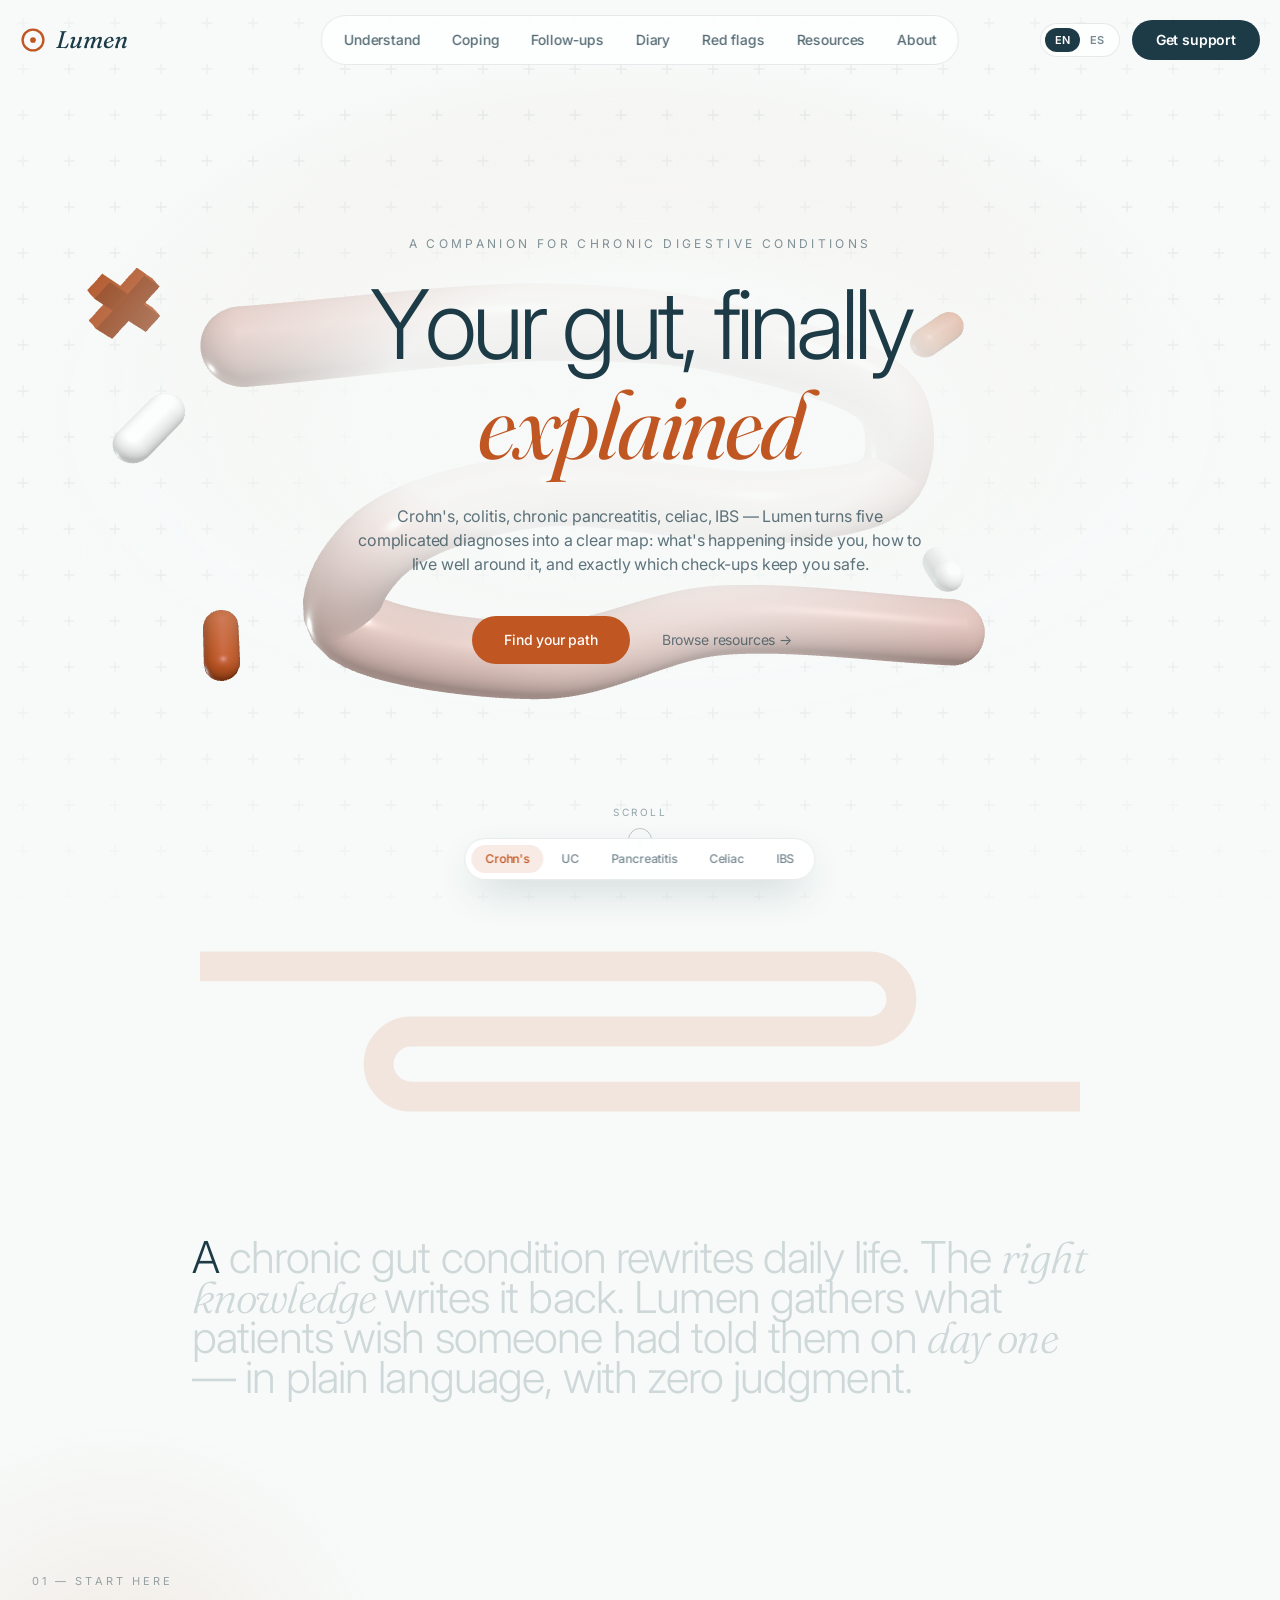
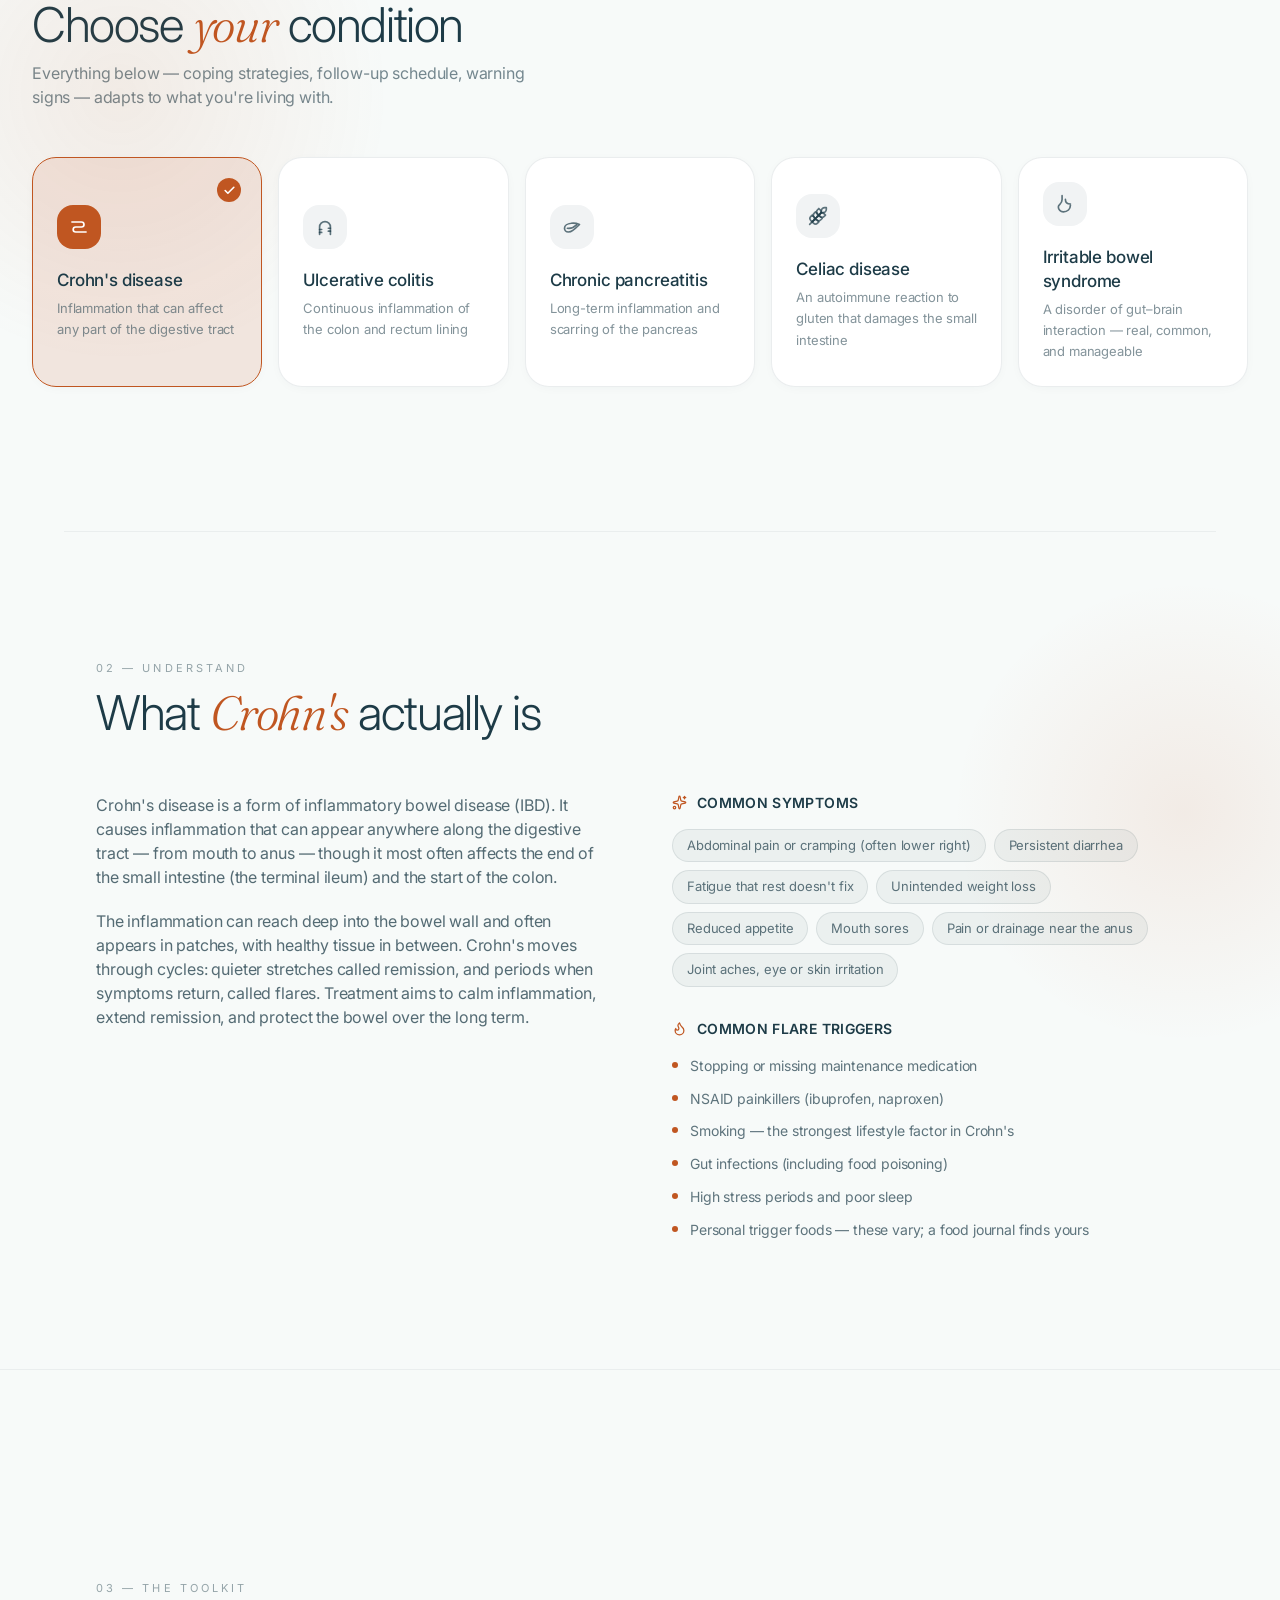
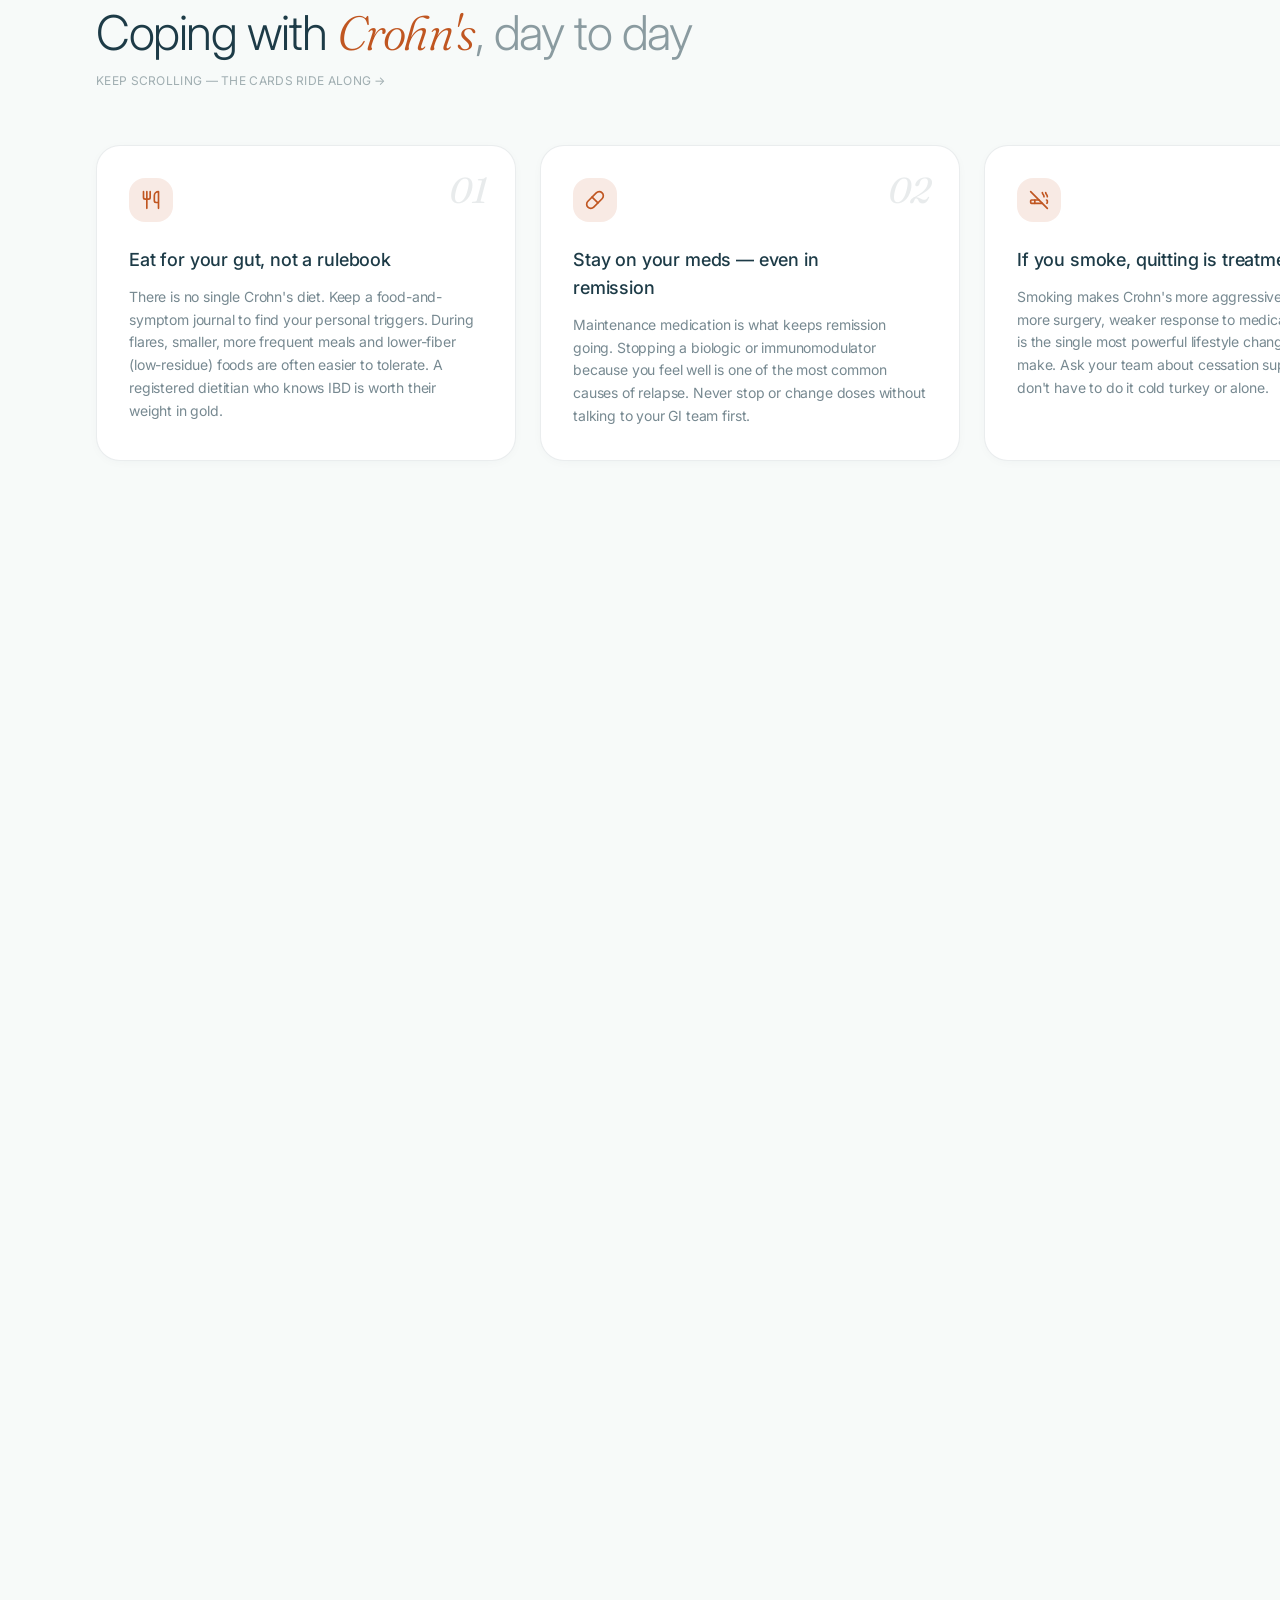
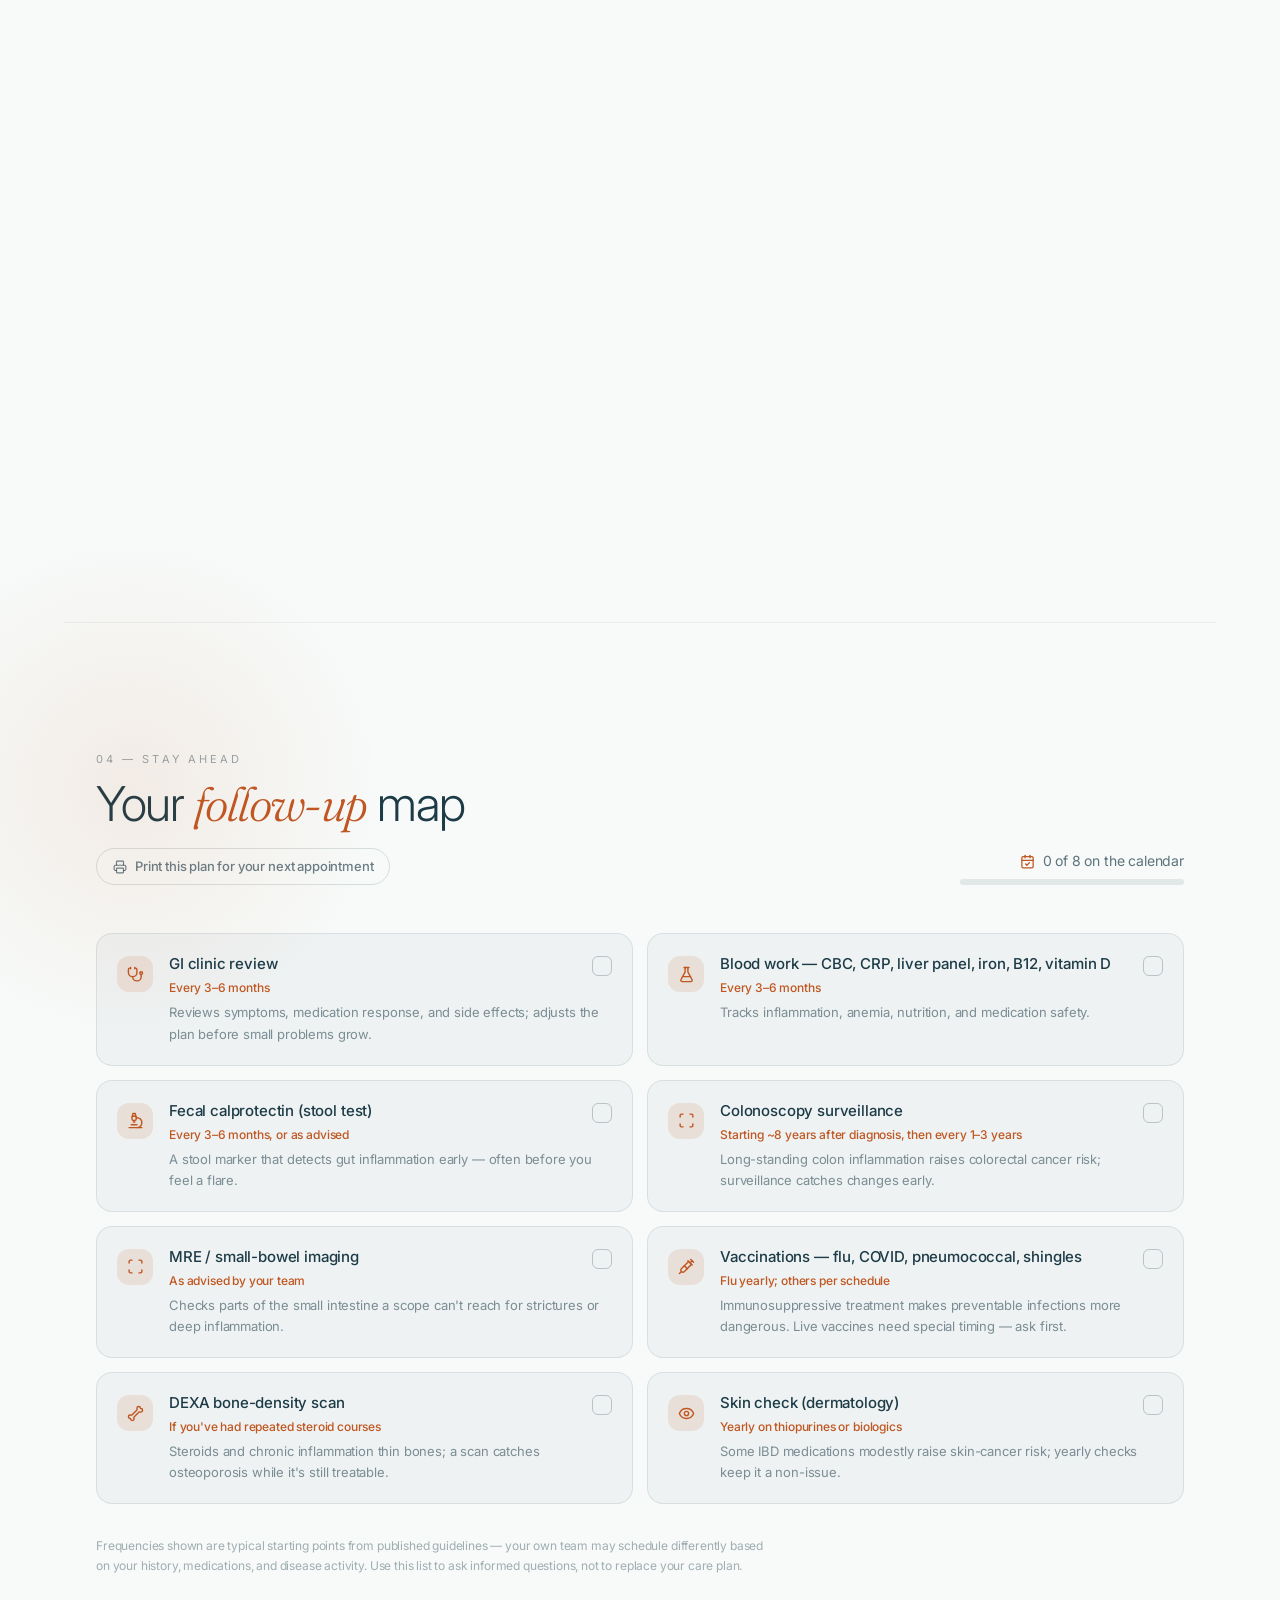
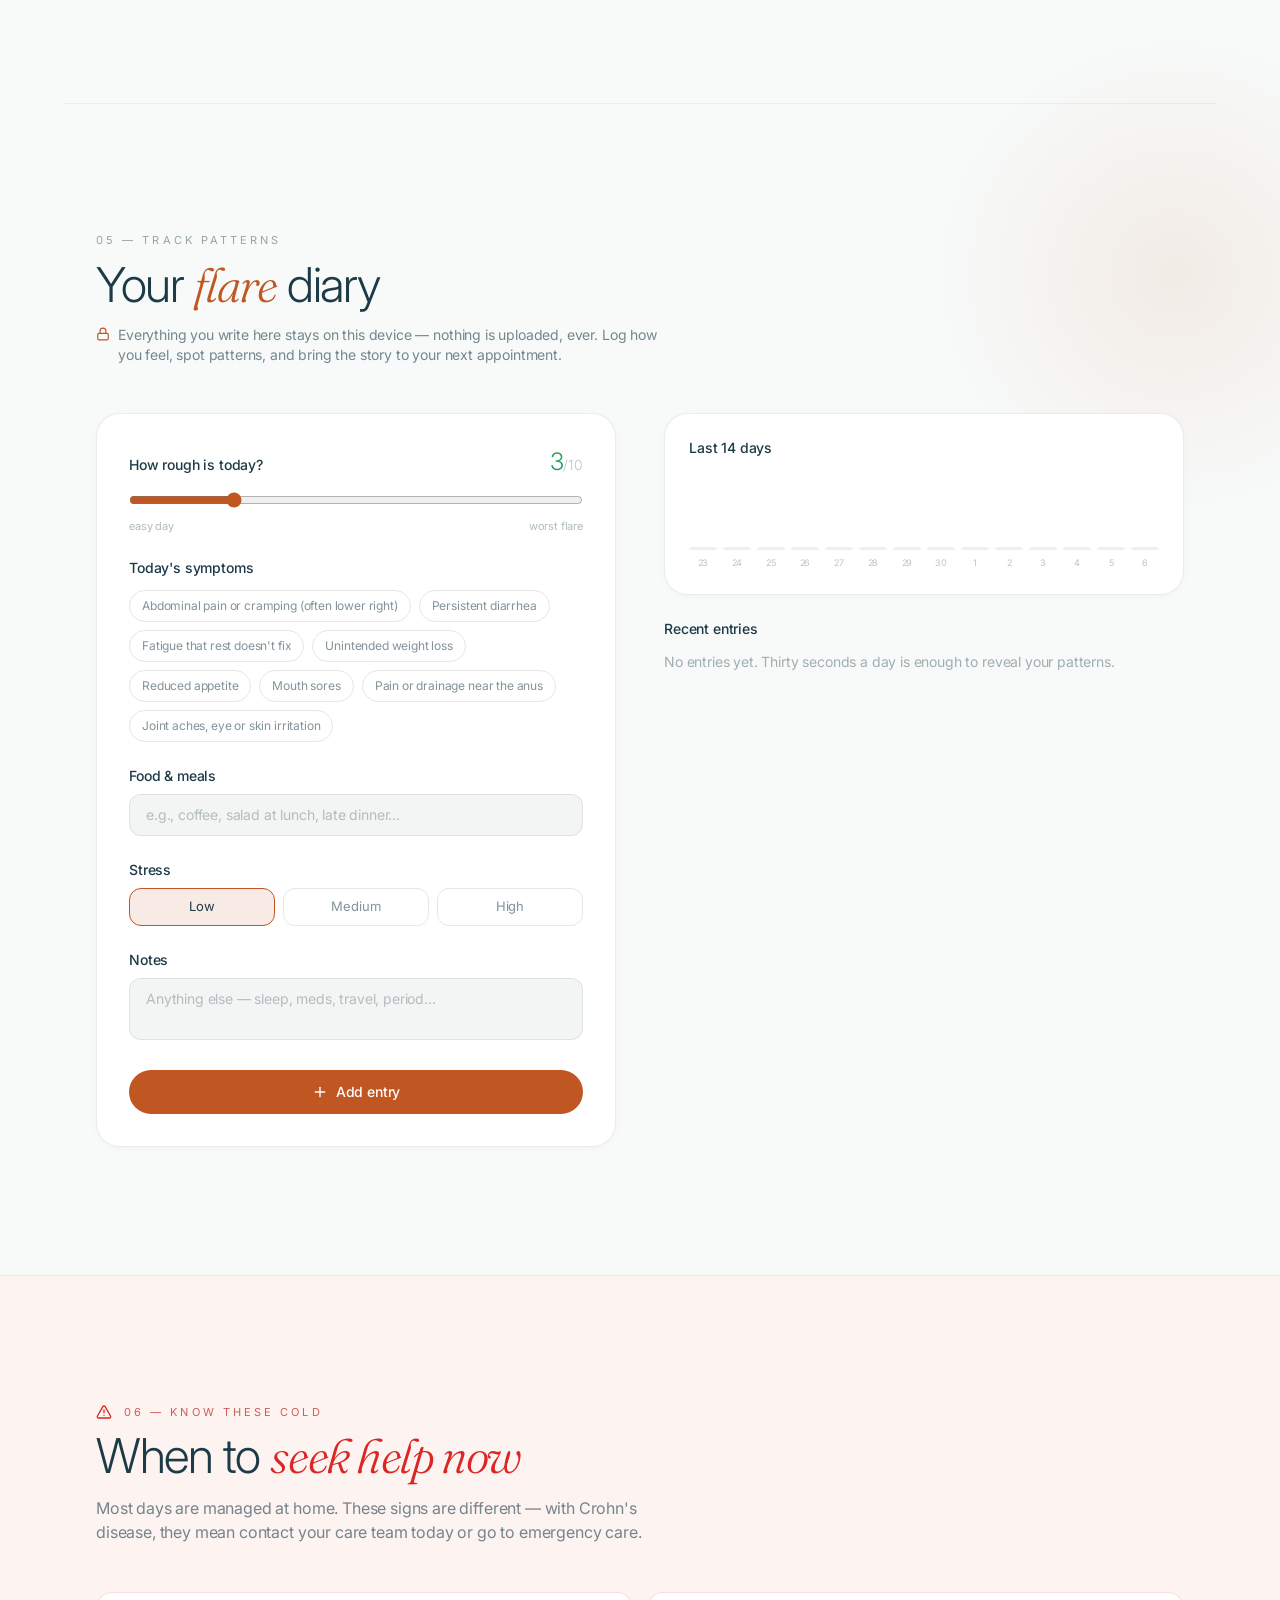
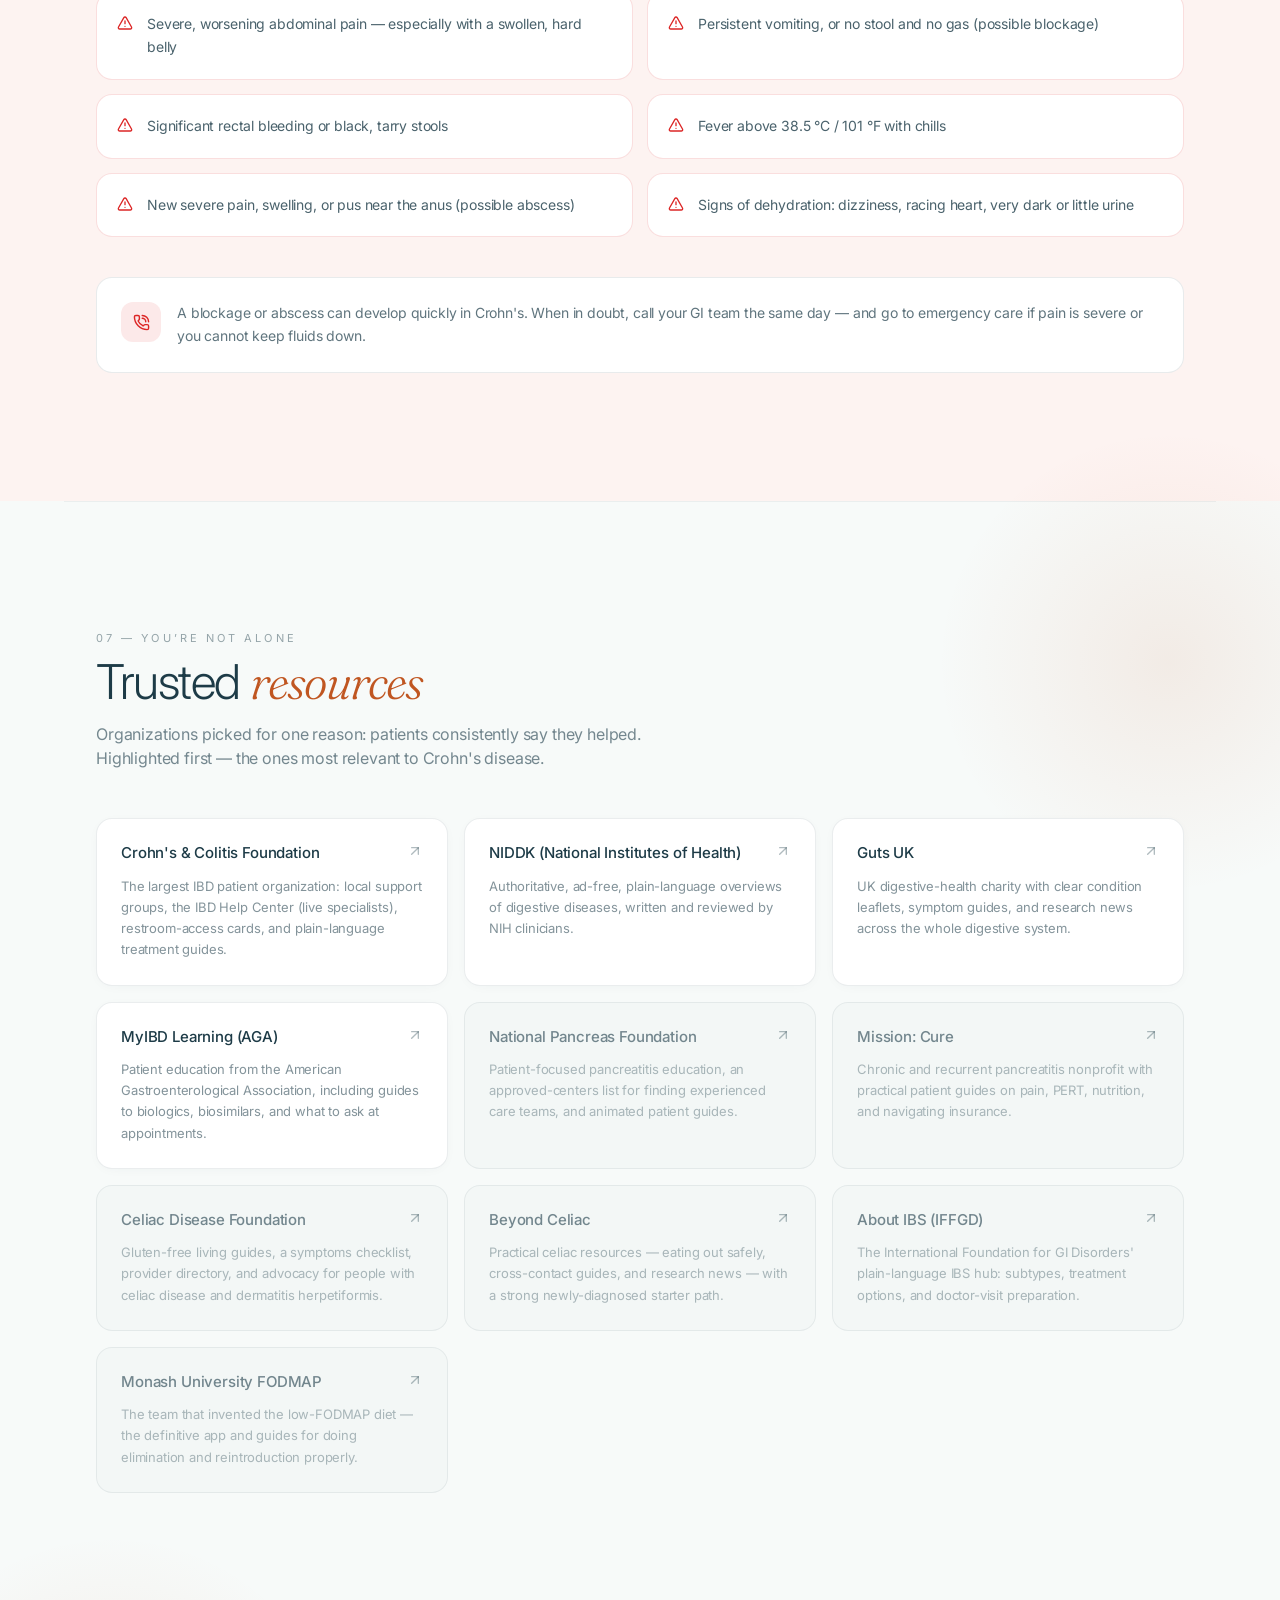
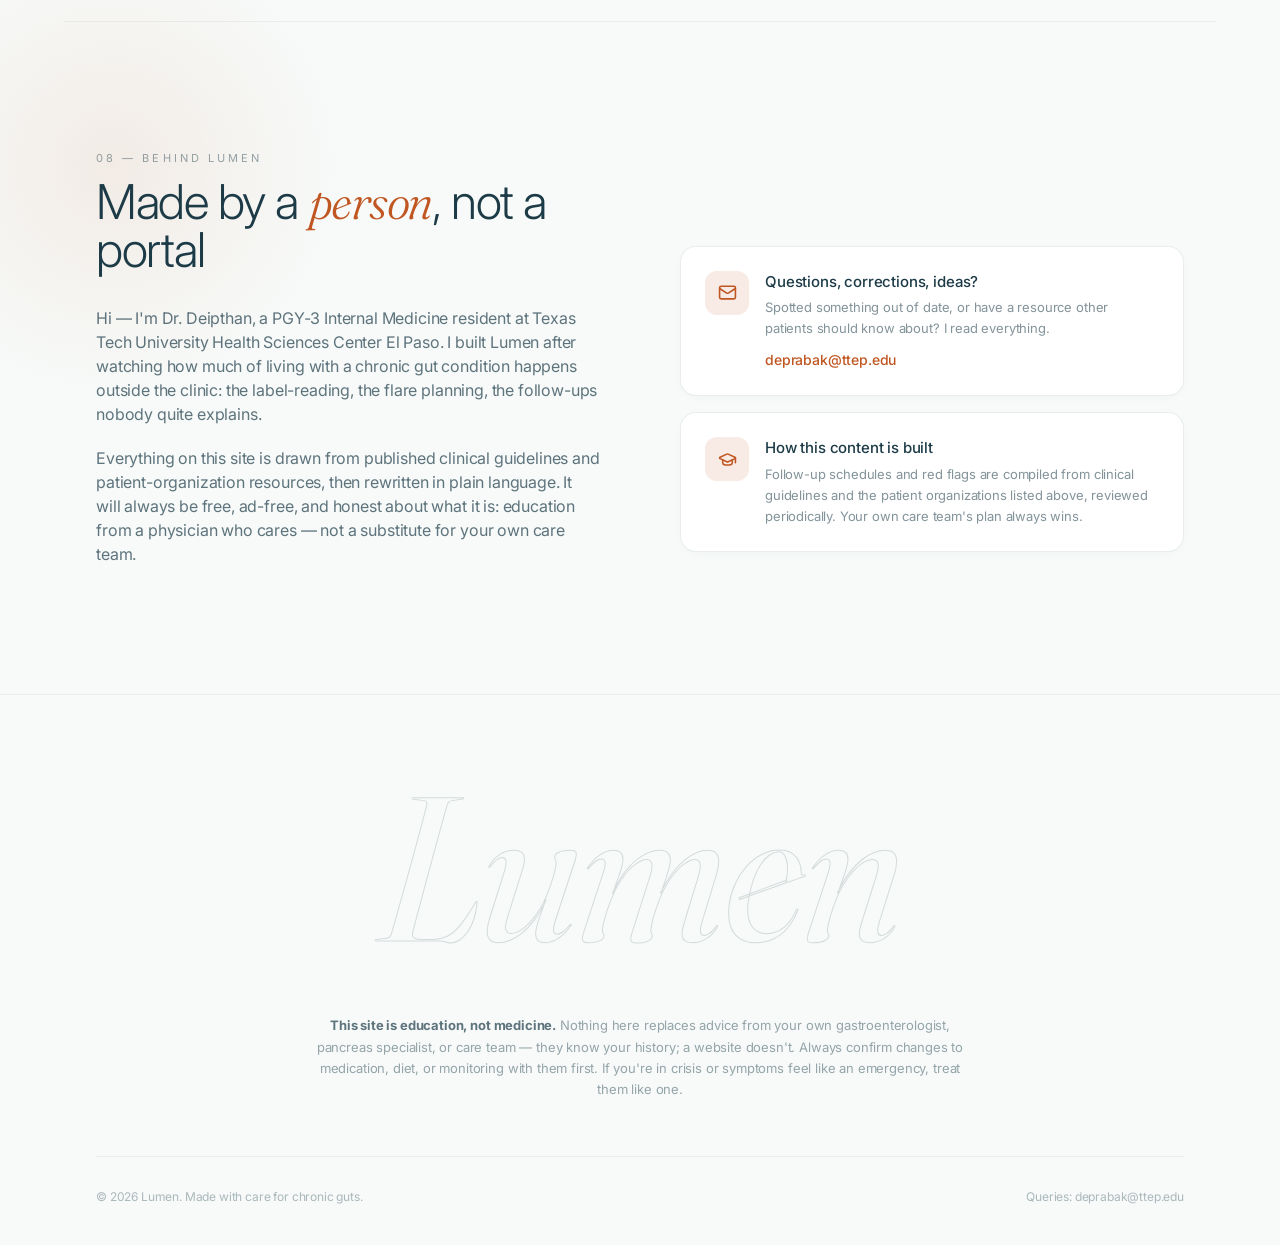
==== commit b40d8b0f: "Add files via upload" ====
--- a/index.html
+++ b/index.html
@@ -13,7 +13,7 @@
     <meta name="twitter:title" content="Lumen — living well with chronic GI conditions" />
     <meta name="twitter:description" content="A plain-language companion for Crohn's, colitis, chronic pancreatitis, celiac disease, and IBS." />
     <title>Lumen — living well with chronic GI conditions</title>
-    <script type="module" crossorigin src="./index-rtKA9uwD.js"></script>
+    <script type="module" crossorigin src="./index-bySCAuh7.js"></script>
     <link rel="stylesheet" crossorigin href="./index-9FjlmFN1.css">
   </head>
   <body>
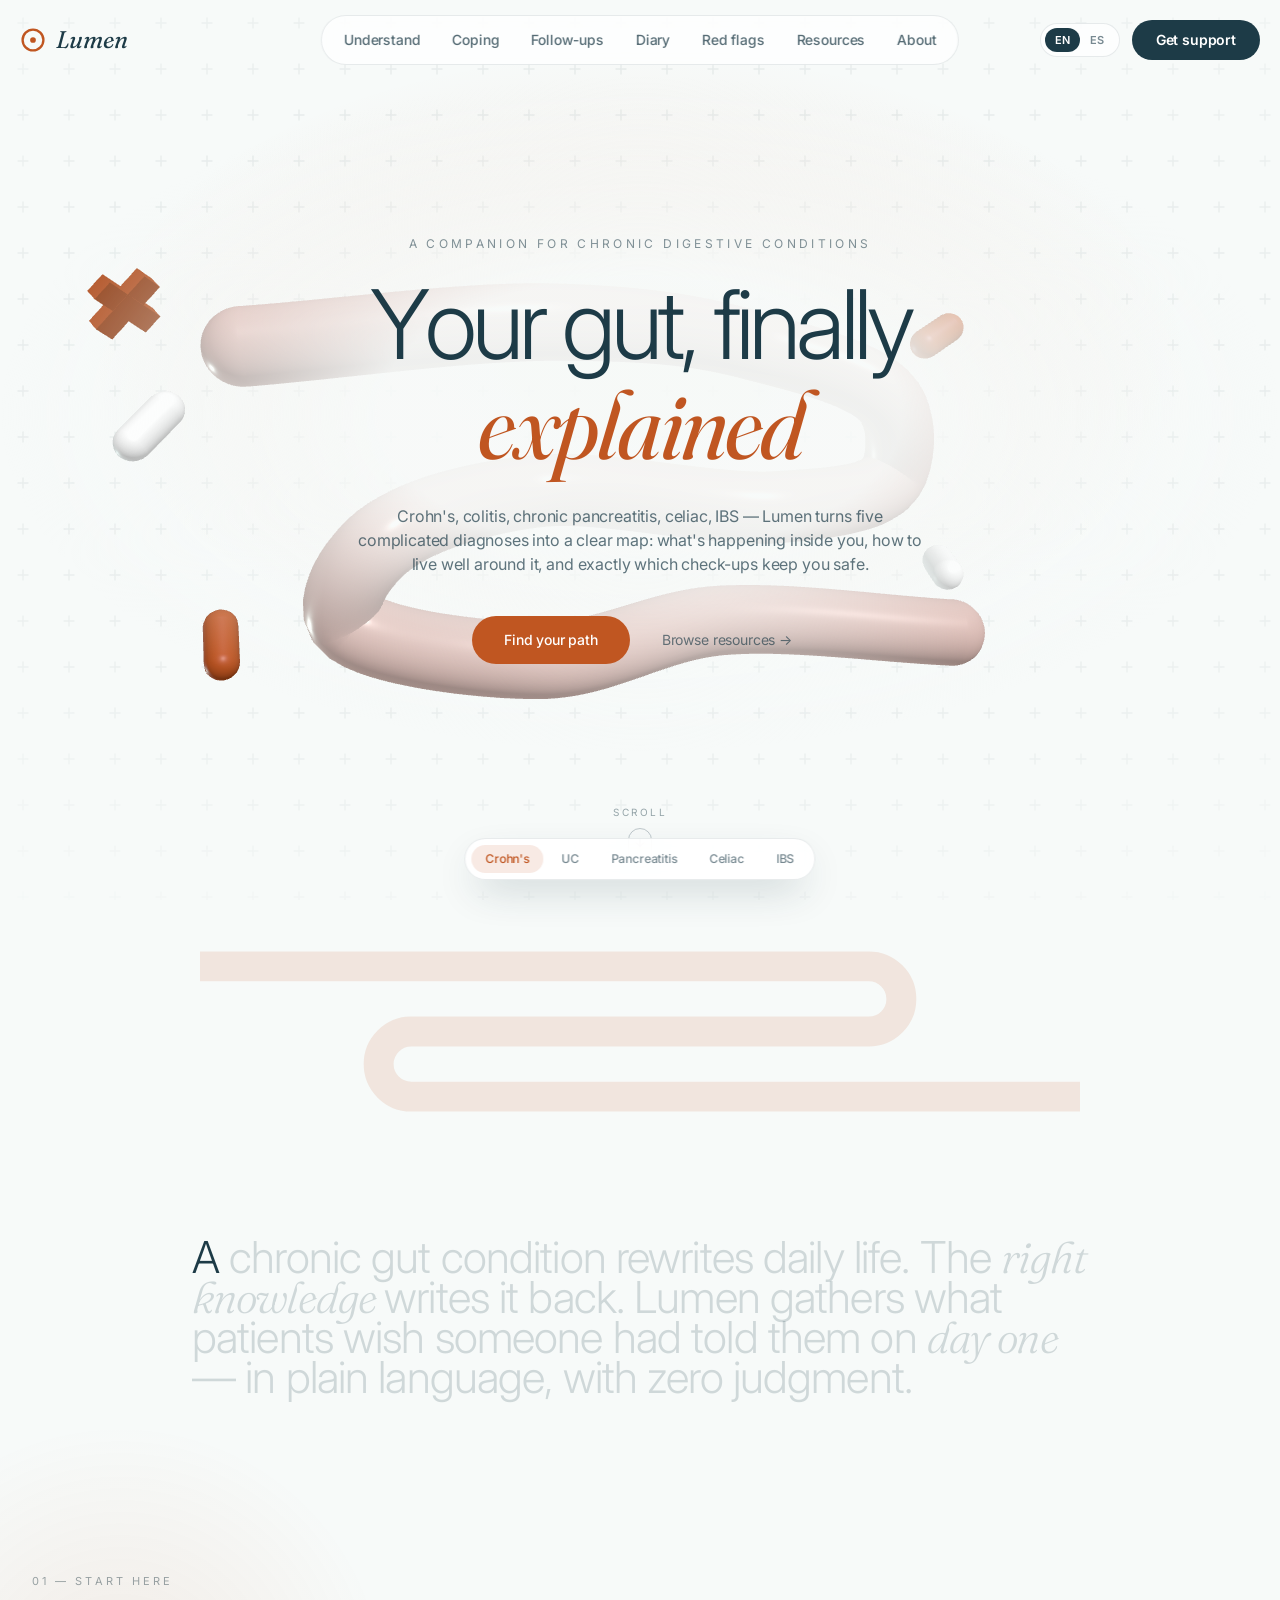
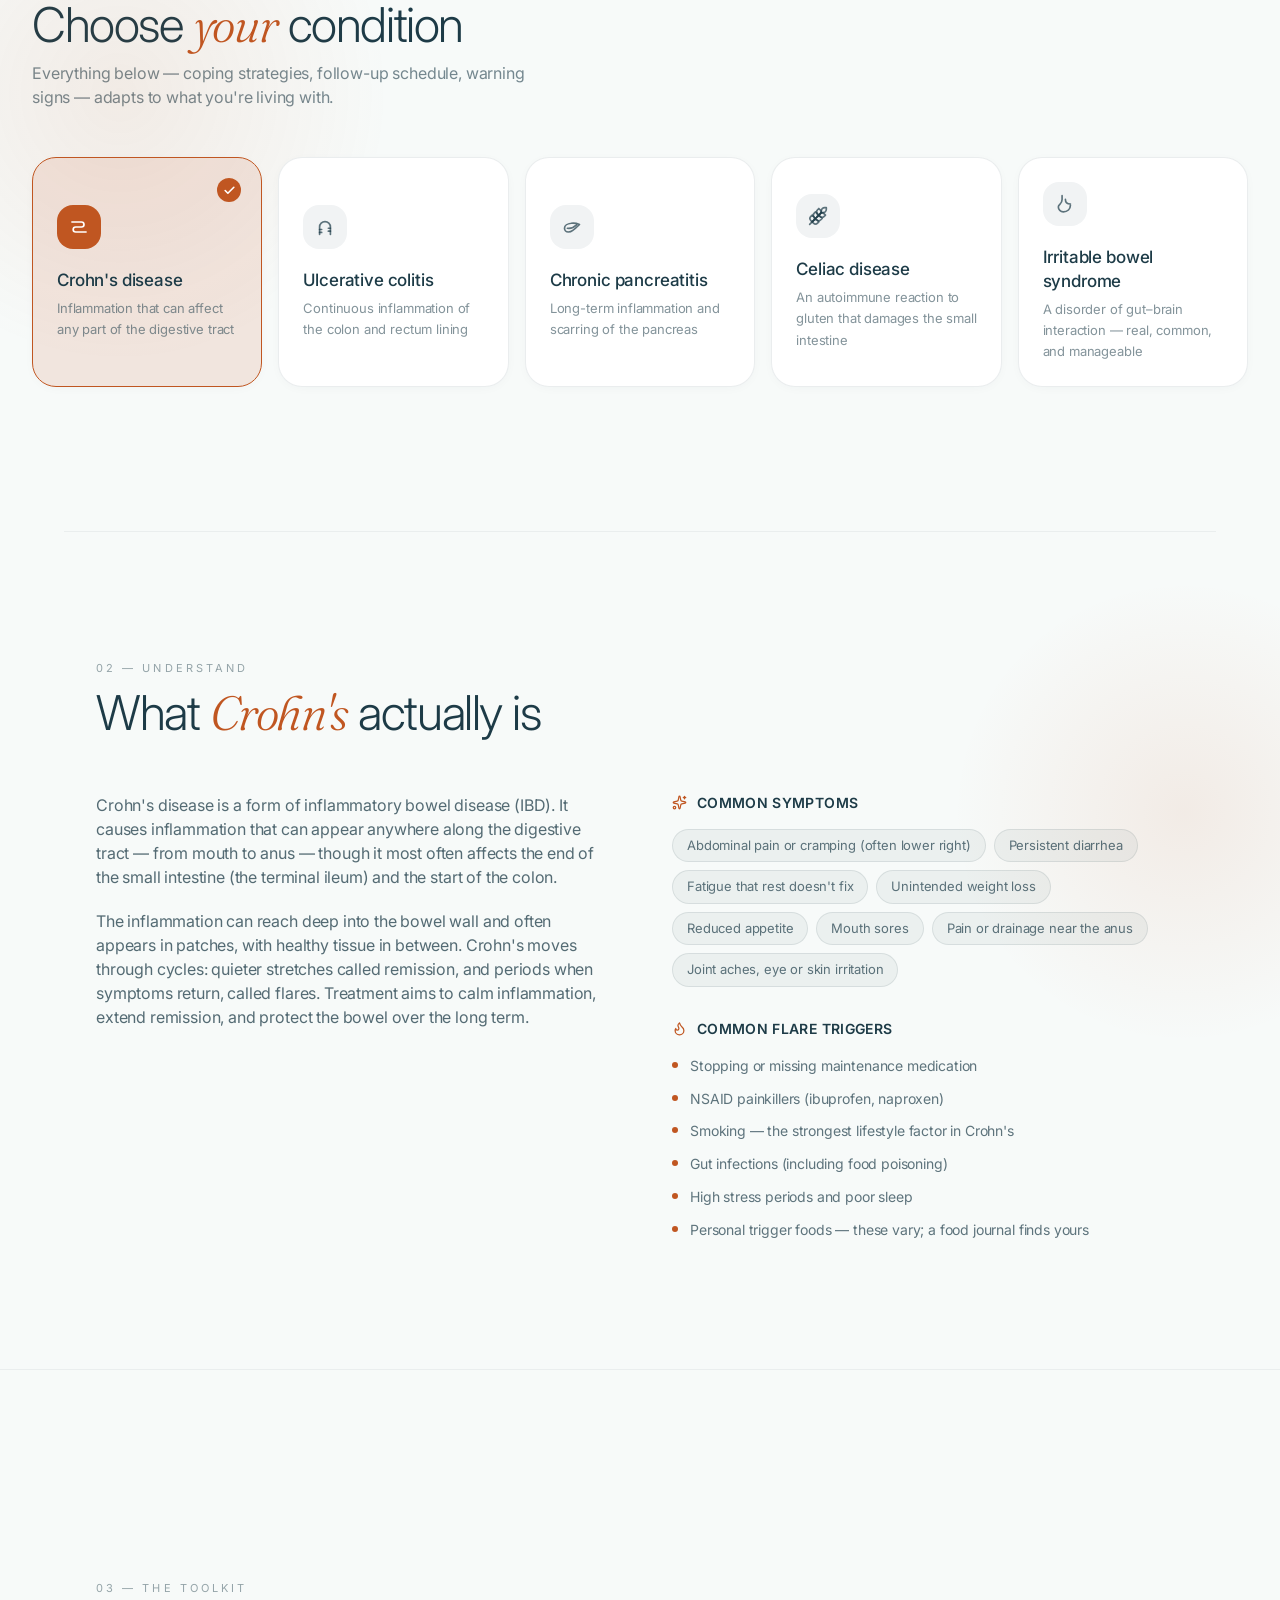
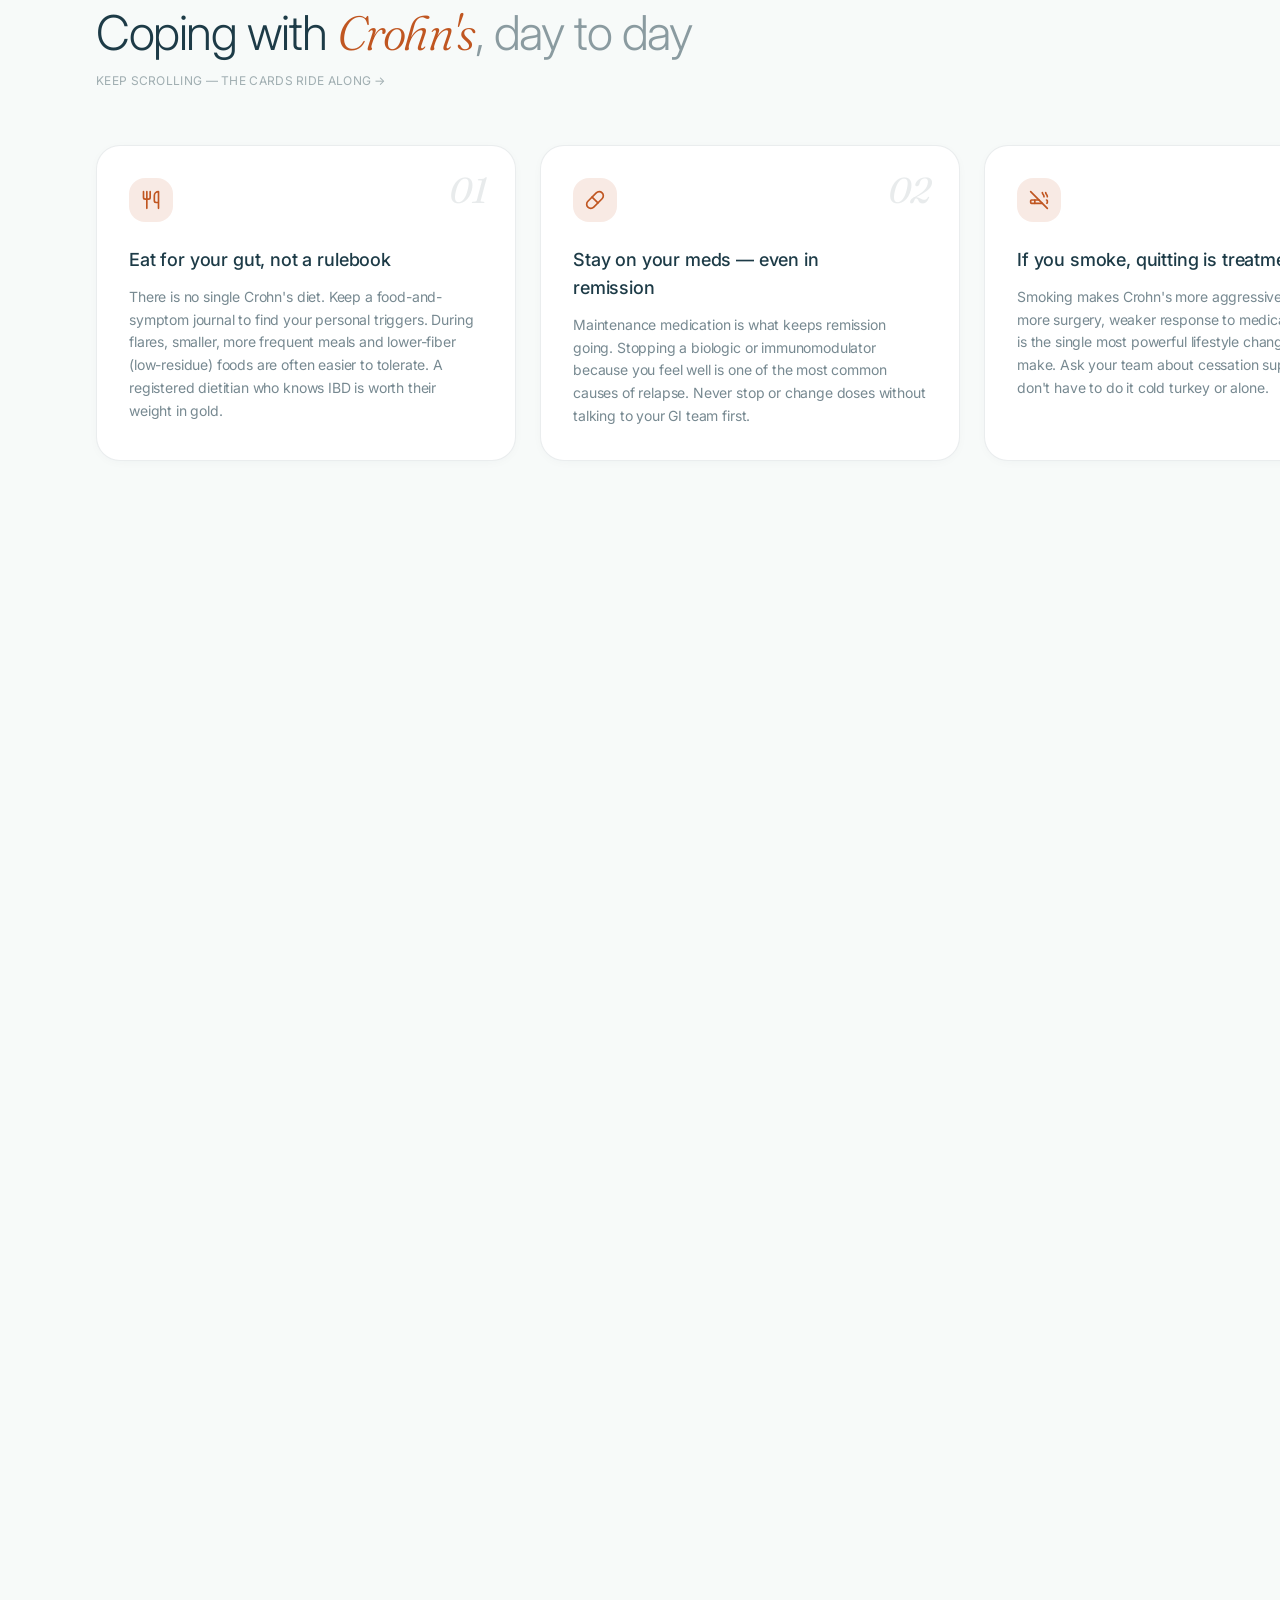
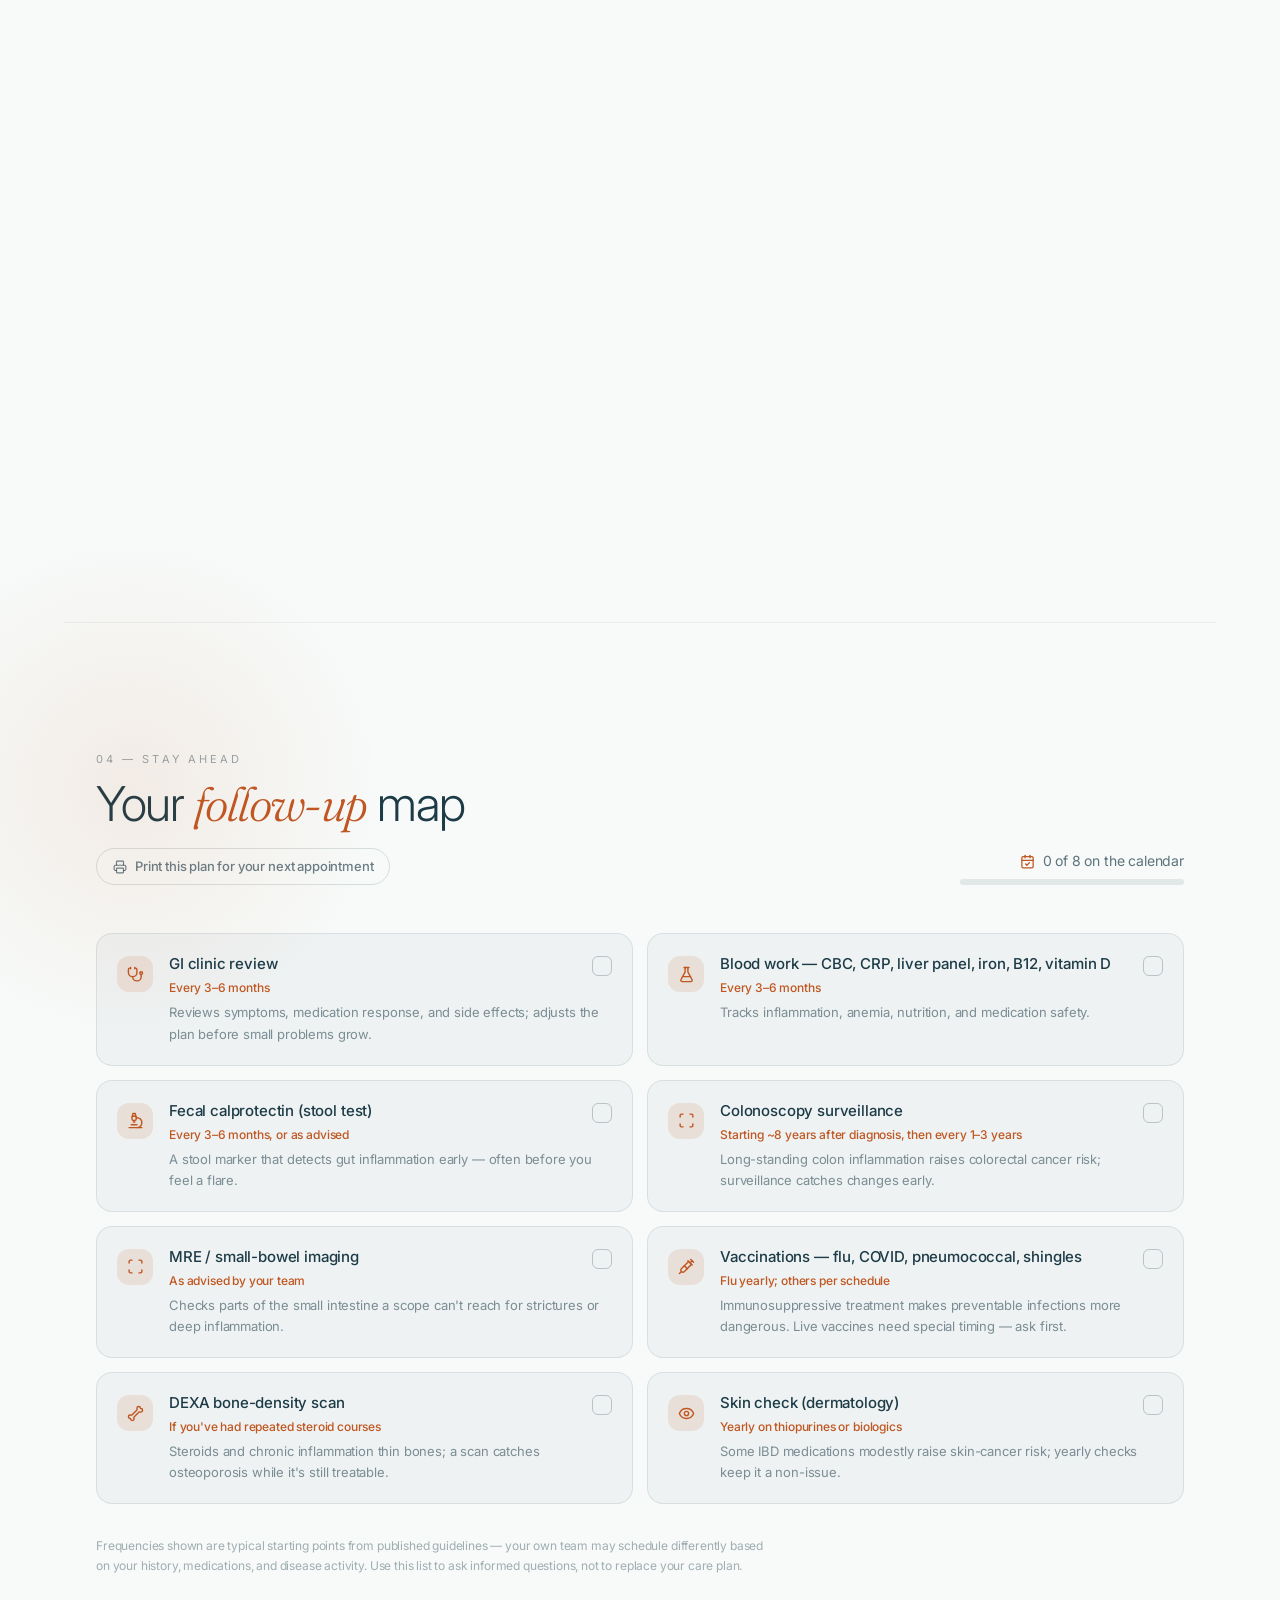
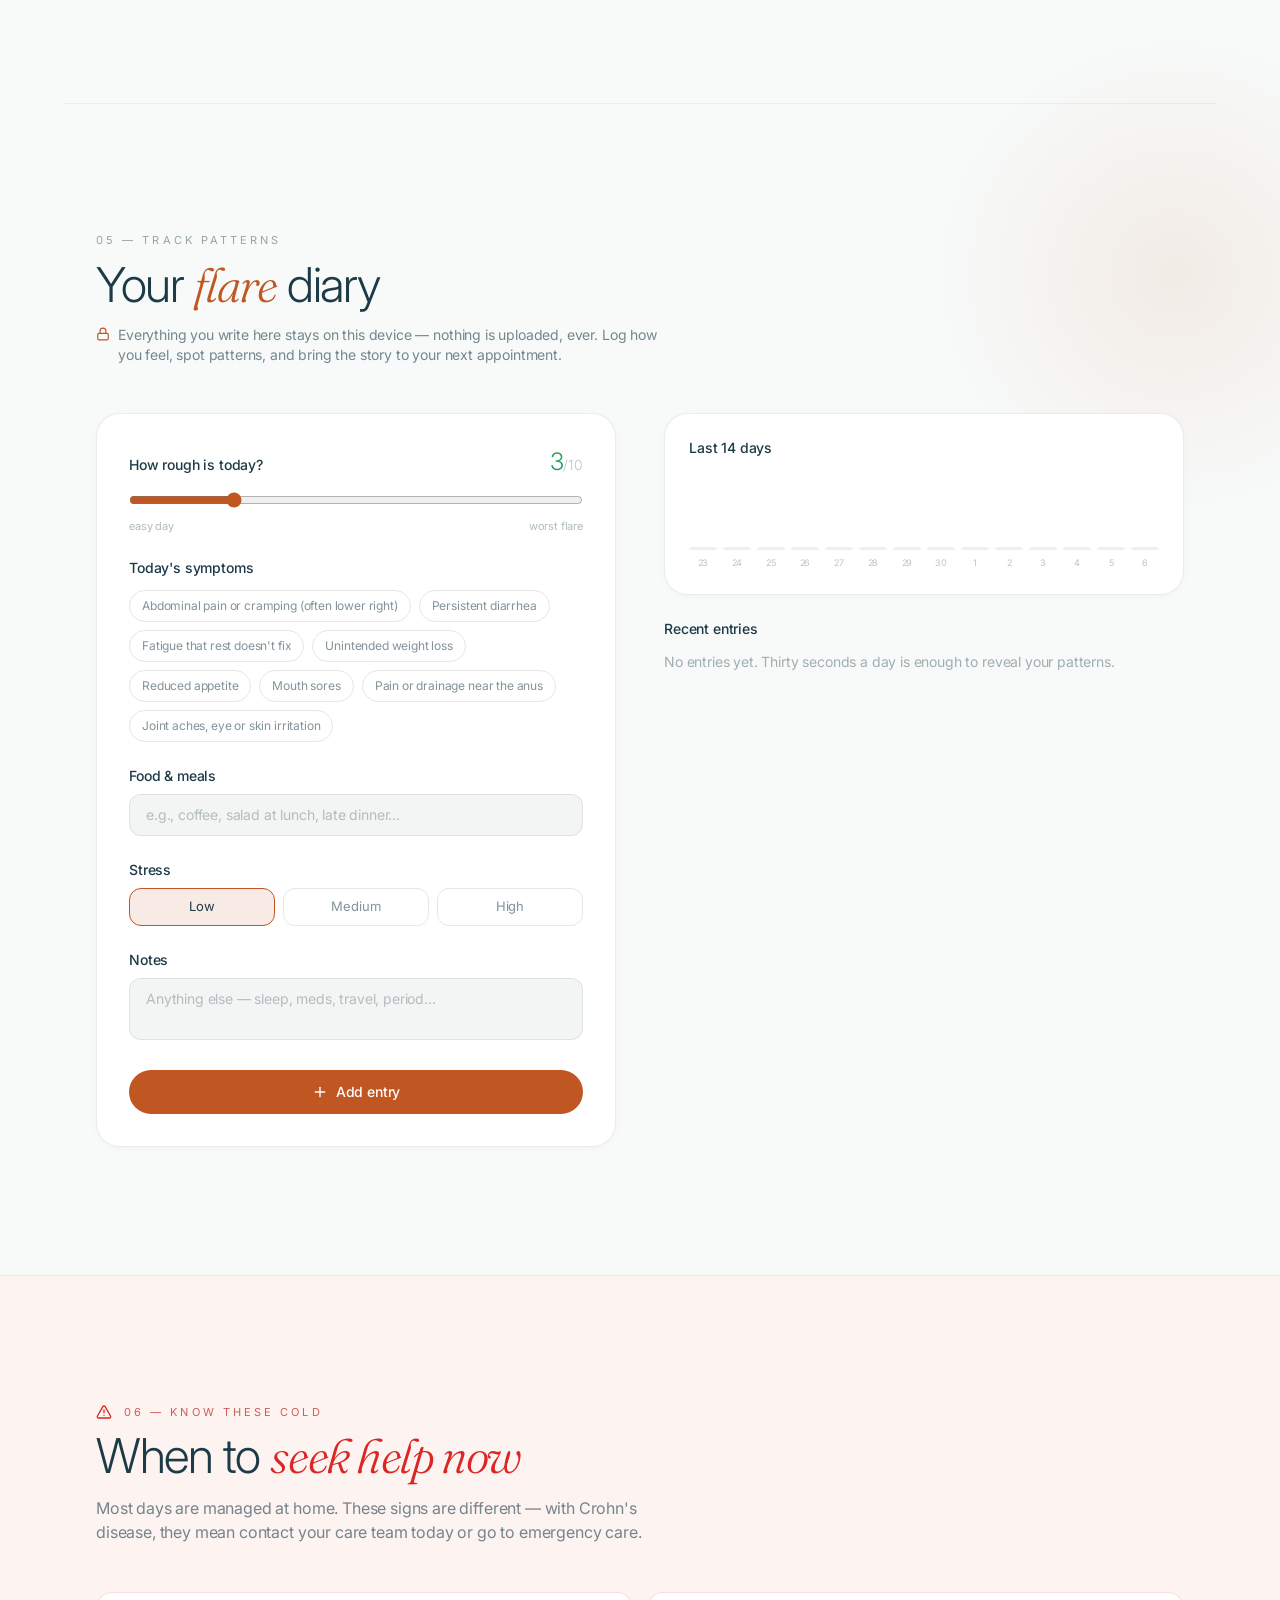
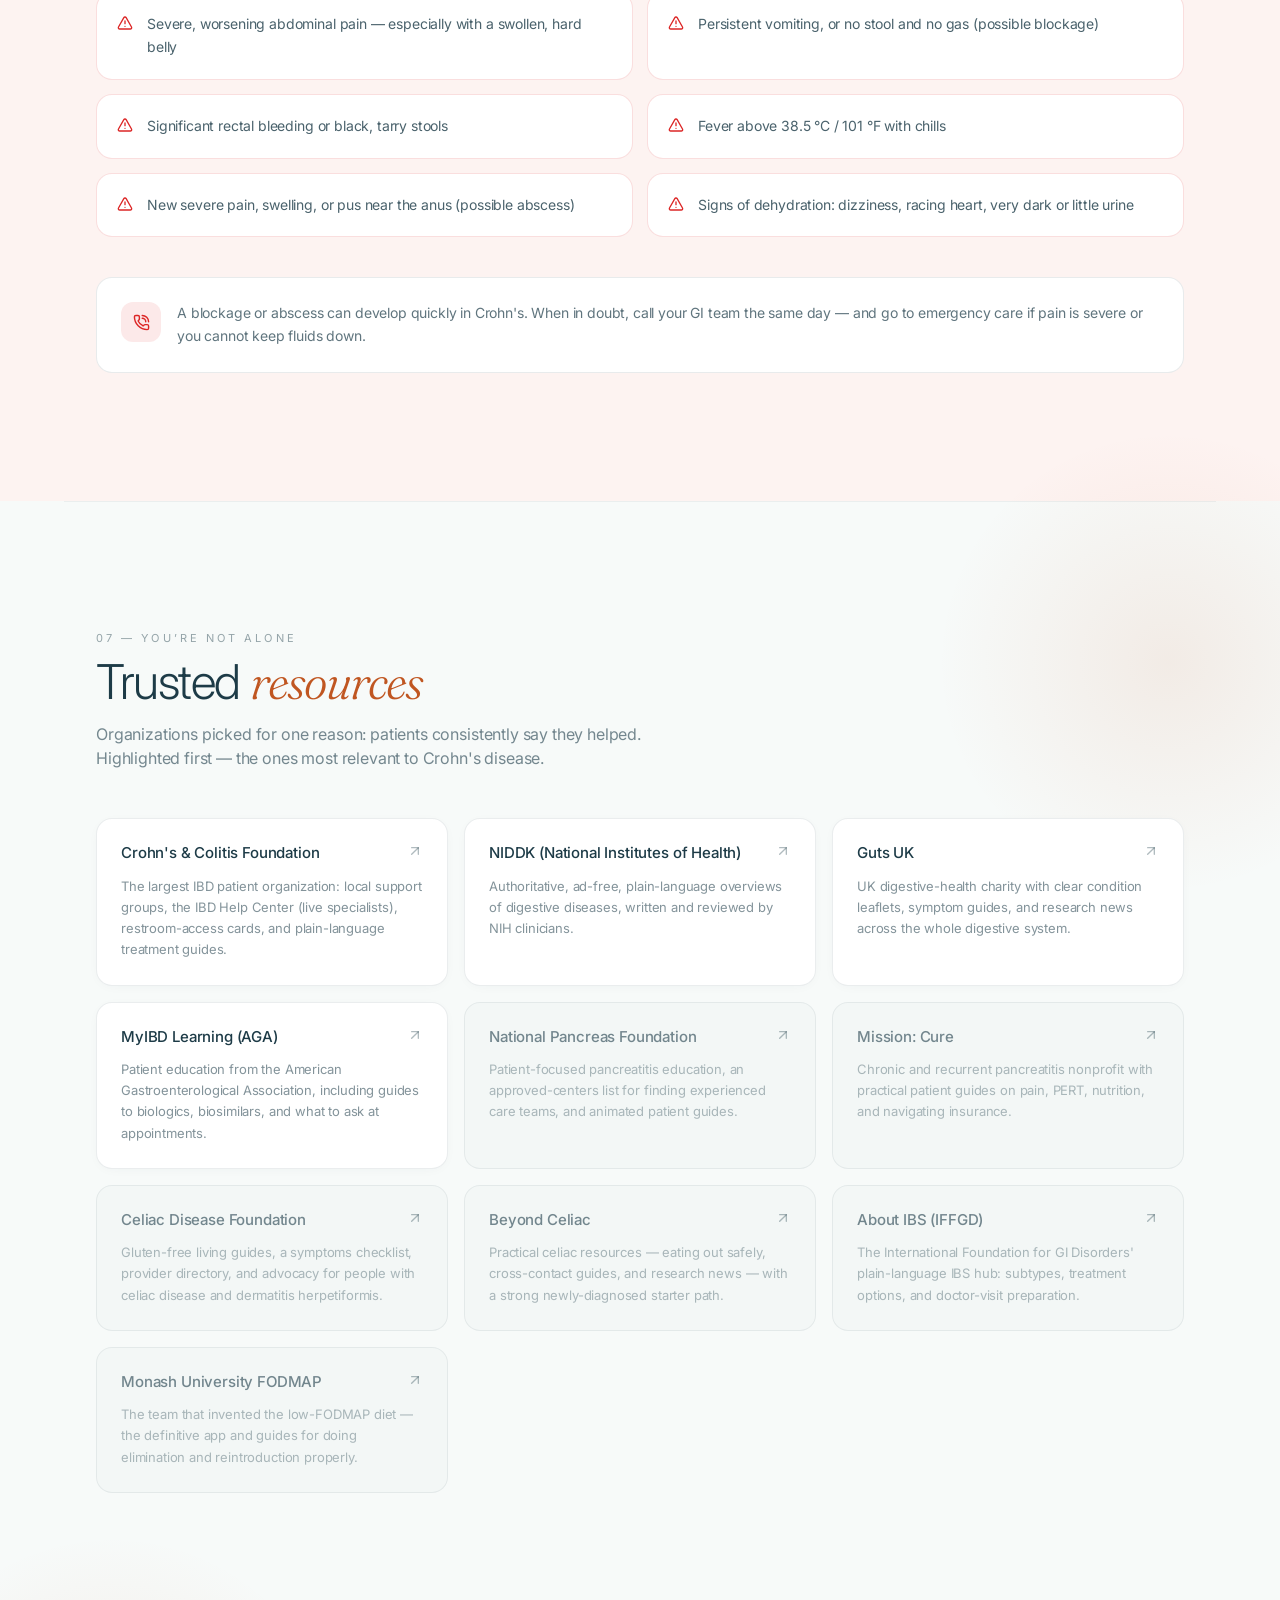
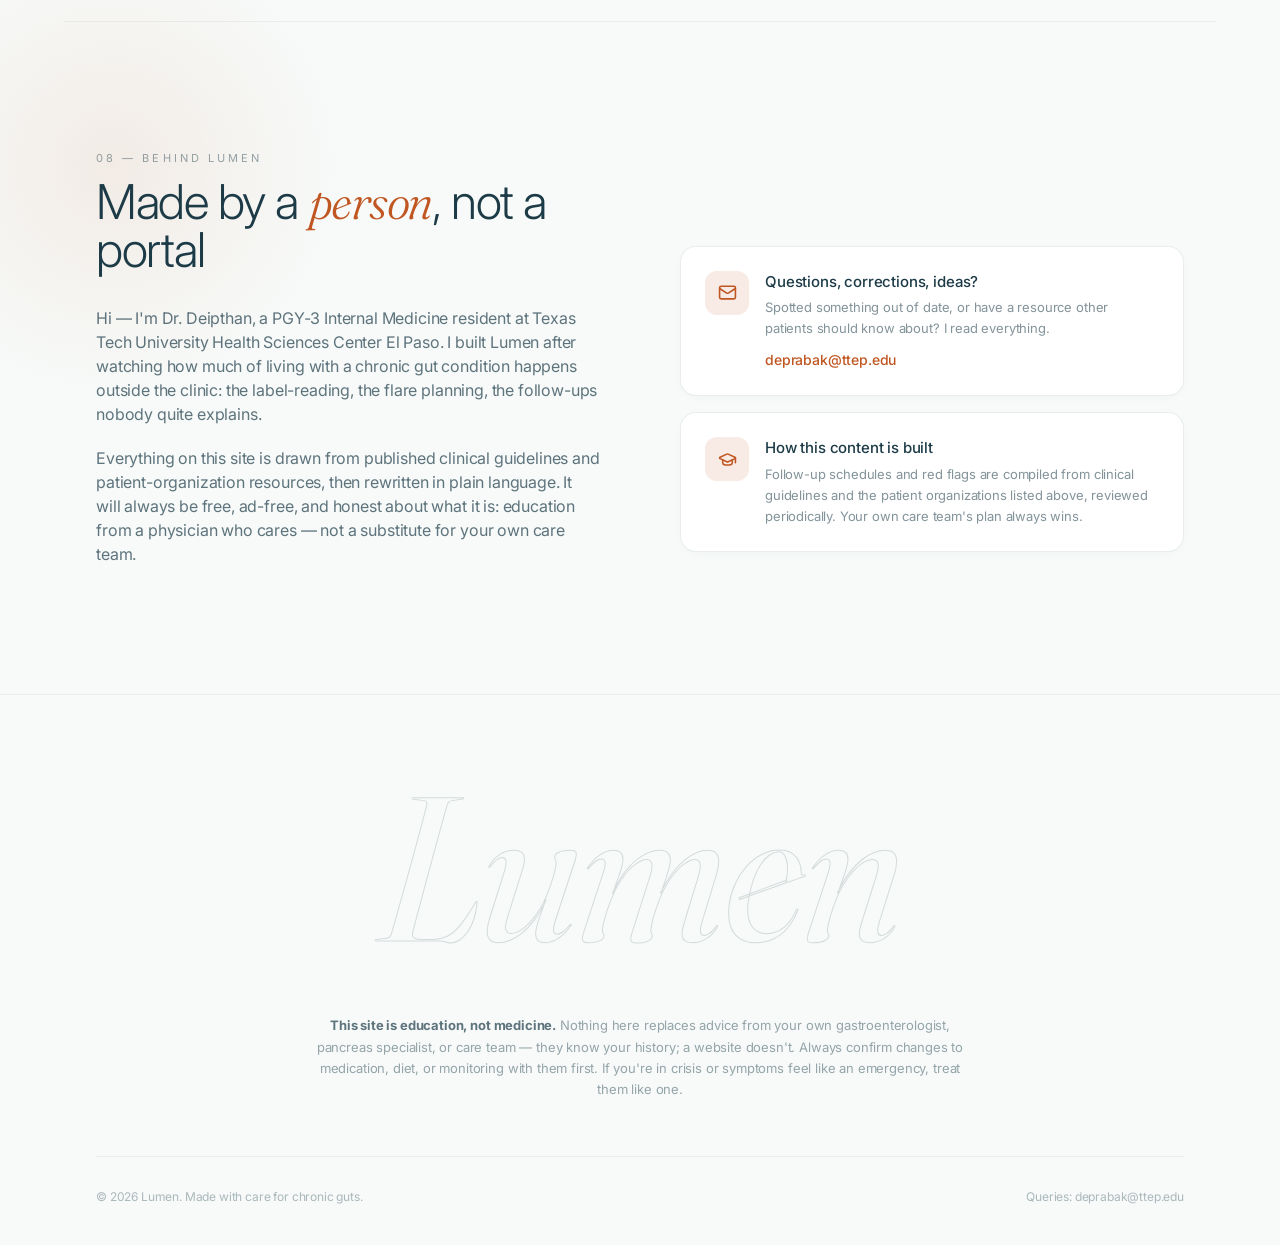
==== commit aaab868e: "Add files via upload" ====
--- a/index.html
+++ b/index.html
@@ -13,8 +13,8 @@
     <meta name="twitter:title" content="Lumen — living well with chronic GI conditions" />
     <meta name="twitter:description" content="A plain-language companion for Crohn's, colitis, chronic pancreatitis, celiac disease, and IBS." />
     <title>Lumen — living well with chronic GI conditions</title>
-    <script type="module" crossorigin src="./index-bySCAuh7.js"></script>
-    <link rel="stylesheet" crossorigin href="./index-9FjlmFN1.css">
+    <script type="module" crossorigin src="./index-BmjieREn.js"></script>
+    <link rel="stylesheet" crossorigin href="./index-BACAwGwn.css">
   </head>
   <body>
     <div id="root"></div>
--- a/index-BACAwGwn.css
+++ b/index-BACAwGwn.css
@@ -0,0 +1 @@
+@import "https://fonts.googleapis.com/css2?family=Inter:wght@300;400;500;600;700&family=Fraunces:ital,opsz,wght@0,9..144,300..600;1,9..144,300..600&display=swap";*,:before,:after,::backdrop{--tw-border-spacing-x:0;--tw-border-spacing-y:0;--tw-translate-x:0;--tw-translate-y:0;--tw-rotate:0;--tw-skew-x:0;--tw-skew-y:0;--tw-scale-x:1;--tw-scale-y:1;--tw-pan-x: ;--tw-pan-y: ;--tw-pinch-zoom: ;--tw-scroll-snap-strictness:proximity;--tw-gradient-from-position: ;--tw-gradient-via-position: ;--tw-gradient-to-position: ;--tw-ordinal: ;--tw-slashed-zero: ;--tw-numeric-figure: ;--tw-numeric-spacing: ;--tw-numeric-fraction: ;--tw-ring-inset: ;--tw-ring-offset-width:0px;--tw-ring-offset-color:#fff;--tw-ring-color:#3b82f680;--tw-ring-offset-shadow:0 0 #0000;--tw-ring-shadow:0 0 #0000;--tw-shadow:0 0 #0000;--tw-shadow-colored:0 0 #0000;--tw-blur: ;--tw-brightness: ;--tw-contrast: ;--tw-grayscale: ;--tw-hue-rotate: ;--tw-invert: ;--tw-saturate: ;--tw-sepia: ;--tw-drop-shadow: ;--tw-backdrop-blur: ;--tw-backdrop-brightness: ;--tw-backdrop-contrast: ;--tw-backdrop-grayscale: ;--tw-backdrop-hue-rotate: ;--tw-backdrop-invert: ;--tw-backdrop-opacity: ;--tw-backdrop-saturate: ;--tw-backdrop-sepia: ;--tw-contain-size: ;--tw-contain-layout: ;--tw-contain-paint: ;--tw-contain-style: }*,:before,:after{box-sizing:border-box;border:0 solid #e5e7eb}:before,:after{--tw-content:""}html,:host{-webkit-text-size-adjust:100%;tab-size:4;font-feature-settings:normal;font-variation-settings:normal;-webkit-tap-highlight-color:transparent;font-family:ui-sans-serif,system-ui,sans-serif,Apple Color Emoji,Segoe UI Emoji,Segoe UI Symbol,Noto Color Emoji;line-height:1.5}body{line-height:inherit;margin:0}hr{height:0;color:inherit;border-top-width:1px}abbr:where([title]){-webkit-text-decoration:underline dotted;text-decoration:underline dotted}h1,h2,h3,h4,h5,h6{font-size:inherit;font-weight:inherit}a{color:inherit;-webkit-text-decoration:inherit;text-decoration:inherit}b,strong{font-weight:bolder}code,kbd,samp,pre{font-feature-settings:normal;font-variation-settings:normal;font-family:ui-monospace,SFMono-Regular,Menlo,Monaco,Consolas,Liberation Mono,Courier New,monospace;font-size:1em}small{font-size:80%}sub,sup{vertical-align:baseline;font-size:75%;line-height:0;position:relative}sub{bottom:-.25em}sup{top:-.5em}table{text-indent:0;border-color:inherit;border-collapse:collapse}button,input,optgroup,select,textarea{font-feature-settings:inherit;font-variation-settings:inherit;font-family:inherit;font-size:100%;font-weight:inherit;line-height:inherit;letter-spacing:inherit;color:inherit;margin:0;padding:0}button,select{text-transform:none}button,input:where([type=button]),input:where([type=reset]),input:where([type=submit]){-webkit-appearance:button;background-color:#0000;background-image:none}:-moz-focusring{outline:auto}:-moz-ui-invalid{box-shadow:none}progress{vertical-align:baseline}::-webkit-inner-spin-button{height:auto}::-webkit-outer-spin-button{height:auto}[type=search]{-webkit-appearance:textfield;outline-offset:-2px}::-webkit-search-decoration{-webkit-appearance:none}::-webkit-file-upload-button{-webkit-appearance:button;font:inherit}summary{display:list-item}blockquote,dl,dd,h1,h2,h3,h4,h5,h6,hr,figure,p,pre{margin:0}fieldset{margin:0;padding:0}legend{padding:0}ol,ul,menu{margin:0;padding:0;list-style:none}dialog{padding:0}textarea{resize:vertical}input::-moz-placeholder{opacity:1;color:#9ca3af}textarea::-moz-placeholder{opacity:1;color:#9ca3af}input::placeholder,textarea::placeholder{opacity:1;color:#9ca3af}button,[role=button]{cursor:pointer}:disabled{cursor:default}img,svg,video,canvas,audio,iframe,embed,object{vertical-align:middle;display:block}img,video{max-width:100%;height:auto}[hidden]:where(:not([hidden=until-found])){display:none}.pointer-events-none{pointer-events:none}.visible{visibility:visible}.invisible{visibility:hidden}.fixed{position:fixed}.absolute{position:absolute}.relative{position:relative}.inset-0{inset:0}.-left-40{left:-10rem}.-left-48{left:-12rem}.-right-48{right:-12rem}.-right-52{right:-13rem}.-top-20{top:-5rem}.-top-24{top:-6rem}.-top-40{top:-10rem}.bottom-5{bottom:1.25rem}.bottom-8{bottom:2rem}.left-0{left:0}.left-1\/2{left:50%}.right-0{right:0}.right-5{right:1.25rem}.right-7{right:1.75rem}.top-0{top:0}.top-10{top:2.5rem}.top-5{top:1.25rem}.top-6{top:1.5rem}.top-\[40\%\]{top:40%}.z-10{z-index:10}.z-\[100\]{z-index:100}.z-\[90\]{z-index:90}.mx-auto{margin-left:auto;margin-right:auto}.mb-1{margin-bottom:.25rem}.mb-1\.5{margin-bottom:.375rem}.mb-10{margin-bottom:2.5rem}.mb-12{margin-bottom:3rem}.mb-14{margin-bottom:3.5rem}.mb-2{margin-bottom:.5rem}.mb-20{margin-bottom:5rem}.mb-3{margin-bottom:.75rem}.mb-4{margin-bottom:1rem}.mb-5{margin-bottom:1.25rem}.mb-6{margin-bottom:1.5rem}.mb-8{margin-bottom:2rem}.mt-0\.5{margin-top:.125rem}.mt-1{margin-top:.25rem}.mt-1\.5{margin-top:.375rem}.mt-10{margin-top:2.5rem}.mt-2{margin-top:.5rem}.mt-4{margin-top:1rem}.mt-5{margin-top:1.25rem}.mt-8{margin-top:2rem}.mt-\[7px\]{margin-top:7px}.block{display:block}.inline-block{display:inline-block}.flex{display:flex}.inline-flex{display:inline-flex}.grid{display:grid}.hidden{display:none}.h-1\.5{height:.375rem}.h-10{height:2.5rem}.h-11{height:2.75rem}.h-24{height:6rem}.h-5{height:1.25rem}.h-6{height:1.5rem}.h-7{height:1.75rem}.h-9{height:2.25rem}.h-\[480px\]{height:480px}.h-\[500px\]{height:500px}.h-\[520px\]{height:520px}.h-\[560px\]{height:560px}.h-\[620px\]{height:620px}.h-full{height:100%}.h-screen{height:100vh}.max-h-\[420px\]{max-height:420px}.min-h-screen{min-height:100vh}.w-1\.5{width:.375rem}.w-10{width:2.5rem}.w-11{width:2.75rem}.w-5{width:1.25rem}.w-6{width:1.5rem}.w-7{width:1.75rem}.w-9{width:2.25rem}.w-\[480px\]{width:480px}.w-\[500px\]{width:500px}.w-\[520px\]{width:520px}.w-\[560px\]{width:560px}.w-\[min\(1100px\,130vw\)\]{width:min(1100px,130vw)}.w-full{width:100%}.min-w-0{min-width:0}.max-w-2xl{max-width:42rem}.max-w-4xl{max-width:56rem}.max-w-6xl{max-width:72rem}.max-w-7xl{max-width:80rem}.max-w-\[94vw\]{max-width:94vw}.max-w-lg{max-width:32rem}.max-w-xl{max-width:36rem}.flex-1{flex:1}.shrink-0{flex-shrink:0}.grow{flex-grow:1}.-translate-x-1\/2{--tw-translate-x:-50%;transform:translate(var(--tw-translate-x), var(--tw-translate-y)) rotate(var(--tw-rotate)) skewX(var(--tw-skew-x)) skewY(var(--tw-skew-y)) scaleX(var(--tw-scale-x)) scaleY(var(--tw-scale-y))}.-translate-y-1\/2{--tw-translate-y:-50%;transform:translate(var(--tw-translate-x), var(--tw-translate-y)) rotate(var(--tw-rotate)) skewX(var(--tw-skew-x)) skewY(var(--tw-skew-y)) scaleX(var(--tw-scale-x)) scaleY(var(--tw-scale-y))}.translate-y-0{--tw-translate-y:0px;transform:translate(var(--tw-translate-x), var(--tw-translate-y)) rotate(var(--tw-rotate)) skewX(var(--tw-skew-x)) skewY(var(--tw-skew-y)) scaleX(var(--tw-scale-x)) scaleY(var(--tw-scale-y))}.translate-y-6{--tw-translate-y:1.5rem;transform:translate(var(--tw-translate-x), var(--tw-translate-y)) rotate(var(--tw-rotate)) skewX(var(--tw-skew-x)) skewY(var(--tw-skew-y)) scaleX(var(--tw-scale-x)) scaleY(var(--tw-scale-y))}.scale-100{--tw-scale-x:1;--tw-scale-y:1;transform:translate(var(--tw-translate-x), var(--tw-translate-y)) rotate(var(--tw-rotate)) skewX(var(--tw-skew-x)) skewY(var(--tw-skew-y)) scaleX(var(--tw-scale-x)) scaleY(var(--tw-scale-y))}.scale-50{--tw-scale-x:.5;--tw-scale-y:.5;transform:translate(var(--tw-translate-x), var(--tw-translate-y)) rotate(var(--tw-rotate)) skewX(var(--tw-skew-x)) skewY(var(--tw-skew-y)) scaleX(var(--tw-scale-x)) scaleY(var(--tw-scale-y))}.transform{transform:translate(var(--tw-translate-x), var(--tw-translate-y)) rotate(var(--tw-rotate)) skewX(var(--tw-skew-x)) skewY(var(--tw-skew-y)) scaleX(var(--tw-scale-x)) scaleY(var(--tw-scale-y))}.select-none{-webkit-user-select:none;user-select:none}.resize-none{resize:none}.resize{resize:both}.flex-col{flex-direction:column}.flex-wrap{flex-wrap:wrap}.items-start{align-items:flex-start}.items-end{align-items:flex-end}.items-center{align-items:center}.items-baseline{align-items:baseline}.justify-center{justify-content:center}.justify-between{justify-content:space-between}.gap-1{gap:.25rem}.gap-1\.5{gap:.375rem}.gap-12{gap:3rem}.gap-2{gap:.5rem}.gap-2\.5{gap:.625rem}.gap-3{gap:.75rem}.gap-3\.5{gap:.875rem}.gap-4{gap:1rem}.gap-6{gap:1.5rem}.gap-8{gap:2rem}.space-y-2\.5>:not([hidden])~:not([hidden]){--tw-space-y-reverse:0;margin-top:calc(.625rem * calc(1 - var(--tw-space-y-reverse)));margin-bottom:calc(.625rem * var(--tw-space-y-reverse))}.space-y-3>:not([hidden])~:not([hidden]){--tw-space-y-reverse:0;margin-top:calc(.75rem * calc(1 - var(--tw-space-y-reverse)));margin-bottom:calc(.75rem * var(--tw-space-y-reverse))}.space-y-4>:not([hidden])~:not([hidden]){--tw-space-y-reverse:0;margin-top:calc(1rem * calc(1 - var(--tw-space-y-reverse)));margin-bottom:calc(1rem * var(--tw-space-y-reverse))}.space-y-5>:not([hidden])~:not([hidden]){--tw-space-y-reverse:0;margin-top:calc(1.25rem * calc(1 - var(--tw-space-y-reverse)));margin-bottom:calc(1.25rem * var(--tw-space-y-reverse))}.space-y-6>:not([hidden])~:not([hidden]){--tw-space-y-reverse:0;margin-top:calc(1.5rem * calc(1 - var(--tw-space-y-reverse)));margin-bottom:calc(1.5rem * var(--tw-space-y-reverse))}.space-y-8>:not([hidden])~:not([hidden]){--tw-space-y-reverse:0;margin-top:calc(2rem * calc(1 - var(--tw-space-y-reverse)));margin-bottom:calc(2rem * var(--tw-space-y-reverse))}.overflow-hidden{overflow:hidden}.overflow-x-auto{overflow-x:auto}.overflow-y-auto{overflow-y:auto}.truncate{text-overflow:ellipsis;white-space:nowrap;overflow:hidden}.whitespace-nowrap{white-space:nowrap}.rounded-2xl{border-radius:1rem}.rounded-3xl{border-radius:1.5rem}.rounded-full{border-radius:9999px}.rounded-lg{border-radius:.5rem}.rounded-md{border-radius:.375rem}.rounded-xl{border-radius:.75rem}.rounded-t-md{border-top-left-radius:.375rem;border-top-right-radius:.375rem}.border{border-width:1px}.border-t{border-top-width:1px}.border-ink\/10{border-color:#1d3b471a}.border-ink\/15{border-color:#1d3b4726}.border-ink\/25{border-color:#1d3b4740}.border-ink\/\[0\.06\]{border-color:#1d3b470f}.border-ink\/\[0\.07\]{border-color:#1d3b4712}.border-red-600\/15{border-color:#dc262626}.border-transparent{border-color:#0000}.bg-\[\#fdf3f1\]{--tw-bg-opacity:1;background-color:rgb(253 243 241/var(--tw-bg-opacity,1))}.bg-ink{--tw-bg-opacity:1;background-color:rgb(29 59 71/var(--tw-bg-opacity,1))}.bg-ink\/10{background-color:#1d3b471a}.bg-ink\/\[0\.015\]{background-color:#1d3b4704}.bg-ink\/\[0\.02\]{background-color:#1d3b4705}.bg-ink\/\[0\.04\]{background-color:#1d3b470a}.bg-ink\/\[0\.05\]{background-color:#1d3b470d}.bg-red-600\/10{background-color:#dc26261a}.bg-white{--tw-bg-opacity:1;background-color:rgb(255 255 255/var(--tw-bg-opacity,1))}.bg-white\/75{background-color:#ffffffbf}.bg-white\/90{background-color:#ffffffe6}.\!bg-none{background-image:none!important}.p-1{padding:.25rem}.p-4{padding:1rem}.p-5{padding:1.25rem}.p-6{padding:1.5rem}.p-7{padding:1.75rem}.px-1\.5{padding-left:.375rem;padding-right:.375rem}.px-2{padding-left:.5rem;padding-right:.5rem}.px-2\.5{padding-left:.625rem;padding-right:.625rem}.px-3{padding-left:.75rem;padding-right:.75rem}.px-3\.5{padding-left:.875rem;padding-right:.875rem}.px-4{padding-left:1rem;padding-right:1rem}.px-5{padding-left:1.25rem;padding-right:1.25rem}.px-6{padding-left:1.5rem;padding-right:1.5rem}.px-8{padding-left:2rem;padding-right:2rem}.py-1{padding-top:.25rem;padding-bottom:.25rem}.py-1\.5{padding-top:.375rem;padding-bottom:.375rem}.py-2{padding-top:.5rem;padding-bottom:.5rem}.py-2\.5{padding-top:.625rem;padding-bottom:.625rem}.py-24{padding-top:6rem;padding-bottom:6rem}.py-3{padding-top:.75rem;padding-bottom:.75rem}.py-3\.5{padding-top:.875rem;padding-bottom:.875rem}.pb-10{padding-bottom:2.5rem}.pb-28{padding-bottom:7rem}.pb-32{padding-bottom:8rem}.pr-1{padding-right:.25rem}.pr-10{padding-right:2.5rem}.pt-10{padding-top:2.5rem}.pt-2{padding-top:.5rem}.pt-20{padding-top:5rem}.pt-8{padding-top:2rem}.text-left{text-align:left}.text-center{text-align:center}.text-2xl{font-size:1.5rem;line-height:2rem}.text-3xl{font-size:1.875rem;line-height:2.25rem}.text-4xl{font-size:2.25rem;line-height:2.5rem}.text-5xl{font-size:3rem;line-height:1}.text-\[10px\]{font-size:10px}.text-\[11px\]{font-size:11px}.text-\[12px\]{font-size:12px}.text-\[13px\]{font-size:13px}.text-\[15px\]{font-size:15px}.text-\[17px\]{font-size:17px}.text-\[22vw\]{font-size:22vw}.text-\[9px\]{font-size:9px}.text-lg{font-size:1.125rem;line-height:1.75rem}.text-sm{font-size:.875rem;line-height:1.25rem}.text-xs{font-size:.75rem;line-height:1rem}.font-light{font-weight:300}.font-medium{font-weight:500}.font-normal{font-weight:400}.font-semibold{font-weight:600}.uppercase{text-transform:uppercase}.italic{font-style:italic}.leading-\[0\.9\]{line-height:.9}.leading-\[1\.02\]{line-height:1.02}.leading-relaxed{line-height:1.625}.leading-snug{line-height:1.375}.tracking-\[-0\.01em\]{letter-spacing:-.01em}.tracking-\[-0\.02em\]{letter-spacing:-.02em}.tracking-\[-0\.03em\]{letter-spacing:-.03em}.tracking-\[0\.25em\]{letter-spacing:.25em}.tracking-\[0\.28em\]{letter-spacing:.28em}.tracking-wide{letter-spacing:.025em}.text-ink{--tw-text-opacity:1;color:rgb(29 59 71/var(--tw-text-opacity,1))}.text-ink\/10{color:#1d3b471a}.text-ink\/30{color:#1d3b474d}.text-ink\/35{color:#1d3b4759}.text-ink\/40{color:#1d3b4766}.text-ink\/45{color:#1d3b4773}.text-ink\/50{color:#1d3b4780}.text-ink\/55{color:#1d3b478c}.text-ink\/60{color:#1d3b4799}.text-ink\/65{color:#1d3b47a6}.text-ink\/70{color:#1d3b47b3}.text-ink\/75{color:#1d3b47bf}.text-ink\/80{color:#1d3b47cc}.text-red-600{--tw-text-opacity:1;color:rgb(220 38 38/var(--tw-text-opacity,1))}.text-red-700\/70{color:#b91c1cb3}.text-white{--tw-text-opacity:1;color:rgb(255 255 255/var(--tw-text-opacity,1))}.accent-\[var\(--accent\)\]{accent-color:var(--accent)}.opacity-0{opacity:0}.opacity-100{opacity:1}.opacity-50{opacity:.5}.shadow-\[0_16px_40px_-12px_rgba\(29\,59\,71\,0\.3\)\]{--tw-shadow:0 16px 40px -12px #1d3b474d;--tw-shadow-colored:0 16px 40px -12px var(--tw-shadow-color);box-shadow:var(--tw-ring-offset-shadow,0 0 #0000), var(--tw-ring-shadow,0 0 #0000), var(--tw-shadow)}.outline-none{outline-offset:2px;outline:2px solid #0000}.ring{--tw-ring-offset-shadow:var(--tw-ring-inset) 0 0 0 var(--tw-ring-offset-width) var(--tw-ring-offset-color);--tw-ring-shadow:var(--tw-ring-inset) 0 0 0 calc(3px + var(--tw-ring-offset-width)) var(--tw-ring-color);box-shadow:var(--tw-ring-offset-shadow), var(--tw-ring-shadow), var(--tw-shadow,0 0 #0000)}.filter{filter:var(--tw-blur) var(--tw-brightness) var(--tw-contrast) var(--tw-grayscale) var(--tw-hue-rotate) var(--tw-invert) var(--tw-saturate) var(--tw-sepia) var(--tw-drop-shadow)}.backdrop-blur-md{--tw-backdrop-blur:blur(12px);-webkit-backdrop-filter:var(--tw-backdrop-blur) var(--tw-backdrop-brightness) var(--tw-backdrop-contrast) var(--tw-backdrop-grayscale) var(--tw-backdrop-hue-rotate) var(--tw-backdrop-invert) var(--tw-backdrop-opacity) var(--tw-backdrop-saturate) var(--tw-backdrop-sepia);backdrop-filter:var(--tw-backdrop-blur) var(--tw-backdrop-brightness) var(--tw-backdrop-contrast) var(--tw-backdrop-grayscale) var(--tw-backdrop-hue-rotate) var(--tw-backdrop-invert) var(--tw-backdrop-opacity) var(--tw-backdrop-saturate) var(--tw-backdrop-sepia)}.transition-all{transition-property:all;transition-duration:.15s;transition-timing-function:cubic-bezier(.4,0,.2,1)}.transition-colors{transition-property:color,background-color,border-color,text-decoration-color,fill,stroke;transition-duration:.15s;transition-timing-function:cubic-bezier(.4,0,.2,1)}.transition-shadow{transition-property:box-shadow;transition-duration:.15s;transition-timing-function:cubic-bezier(.4,0,.2,1)}.transition-transform{transition-property:transform;transition-duration:.15s;transition-timing-function:cubic-bezier(.4,0,.2,1)}.duration-500{transition-duration:.5s}.duration-700{transition-duration:.7s}.ease-out{transition-timing-function:cubic-bezier(0,0,.2,1)}:root{--accent:#0f8377;--accent-soft:#0f83771f;--bg:#f7faf9;--ink:#1d3b47}body{font-family:Inter,sans-serif}button,input,textarea,select{font-family:inherit}.font-playfair,.font-playfair *{font-optical-sizing:auto;font-family:Fraunces,Georgia,serif}html{scroll-behavior:auto}html.lenis,html.lenis body{height:auto}.lenis.lenis-smooth{scroll-behavior:auto!important}body{background:var(--bg);color:var(--ink);-webkit-font-smoothing:antialiased}html,body{overflow-x:clip}@supports not (overflow:clip){html,body{overflow-x:hidden}}::selection{background:var(--accent-soft);color:var(--ink)}::-webkit-scrollbar{width:9px}::-webkit-scrollbar-track{background:#eef3f2}::-webkit-scrollbar-thumb{background:#c8d5d3;border-radius:5px}::-webkit-scrollbar-thumb:hover{background:#aec0bd}.glow{pointer-events:none;background:radial-gradient(circle, var(--accent) 0%, transparent 68%);opacity:.09;border-radius:9999px;transition:background .8s;animation:14s ease-in-out infinite alternate glowDrift;position:absolute}@keyframes glowDrift{0%{transform:translate(0)scale(1)}to{transform:translate(4%,6%)scale(1.12)}}.card{background:#fff;border:1px solid #1d3b4717;box-shadow:0 2px 14px -6px #1d3b4714}.cursor-dot,.cursor-ring{z-index:400;pointer-events:none;will-change:transform;border-radius:9999px;position:fixed;top:0;left:0}.cursor-dot{background:var(--accent);width:8px;height:8px}.cursor-ring{border:1px solid #1d3b4759;width:38px;height:38px;transition:width .3s cubic-bezier(.16,1,.3,1),height .3s cubic-bezier(.16,1,.3,1),border-color .3s,background-color .3s}.cursor-ring.is-hover{border-color:var(--accent);background:var(--accent-soft);width:60px;height:60px}@media (pointer:coarse){.cursor-dot,.cursor-ring{display:none}}.headline-line{margin:-.05em -.12em -.14em;padding:.05em .12em .14em;overflow:hidden}.headline-line .char{will-change:transform;display:inline-block;transform:translateY(130%)rotate(4deg)}.word-reveal .w{color:#1d3b472e;transition:color .5s}.word-reveal .w.lit{color:var(--ink)}.word-reveal .w.lit.em{color:var(--accent)}.outline-text{color:#0000;-webkit-text-stroke:1px #1d3b4729}.hero-scrolldot{animation:2.2s cubic-bezier(.45,0,.55,1) infinite scrollNudge}@keyframes scrollNudge{0%,to{opacity:1;transform:translateY(0)}60%{opacity:.2;transform:translateY(14px)}61%{opacity:0;transform:translateY(0)}}.card-lift{transition:transform .5s cubic-bezier(.16,1,.3,1),border-color .5s,box-shadow .5s}.card-lift:hover{border-color:#1d3b472e;border-color:color-mix(in srgb, var(--accent) 45%, transparent);box-shadow:0 24px 50px -24px #1d3b4747, 0 12px 40px -18px var(--accent-soft);transform:translateY(-6px)}.cta-pulse{animation:3.2s ease-in-out infinite ctaPulse}@keyframes ctaPulse{0%,to{box-shadow:0 8px 40px -8px var(--accent-soft), 0 0 0 0 var(--accent-soft)}50%{box-shadow:0 8px 40px -8px var(--accent-soft), 0 0 0 12px #0000}}.check-strike{position:relative}.check-strike:after{content:"";transform-origin:0;background:currentColor;width:100%;height:1px;transition:transform .45s cubic-bezier(.16,1,.3,1);position:absolute;top:50%;left:0;transform:scaleX(0)}.checked .check-strike:after{transform:scaleX(1)}@media (prefers-reduced-motion:reduce){.hero-scrolldot,.glow,.cta-pulse{animation:none}.headline-line .char{transform:none!important}*{transition-duration:.01ms!important}}@media print{body{background:#fff!important}nav,section#top,#conditions,#coping,#understand,#resources,#about,footer,.cursor-dot,.cursor-ring,.glow,[data-dock]{display:none!important}main>section{border:none!important}#followups,#redflags,#diary{opacity:1!important;background:#fff!important;padding:1.5rem 0!important;display:block!important;transform:none!important}#followups *,#redflags *,#diary *{color:#111!important;opacity:1!important;box-shadow:none!important;text-shadow:none!important;background:#fff!important;border-color:#d5d5d5!important;transform:none!important}#followups [data-fu-row],#redflags li,#diary li,#redflags .card,#redflags div[class*=rounded-2xl]{-moz-column-break-inside:avoid;break-inside:avoid}#diary .no-print{display:none!important}#diary ul{max-height:none!important;overflow:visible!important}.print-note{display:block!important}}.print-note{display:none}.placeholder\:text-ink\/30::placeholder{color:#1d3b474d}.hover\:scale-\[1\.02\]:hover{--tw-scale-x:1.02;--tw-scale-y:1.02;transform:translate(var(--tw-translate-x), var(--tw-translate-y)) rotate(var(--tw-rotate)) skewX(var(--tw-skew-x)) skewY(var(--tw-skew-y)) scaleX(var(--tw-scale-x)) scaleY(var(--tw-scale-y))}.hover\:border-ink\/25:hover{border-color:#1d3b4740}.hover\:border-ink\/30:hover{border-color:#1d3b474d}.hover\:border-ink\/35:hover{border-color:#1d3b4759}.hover\:bg-ink\/10:hover{background-color:#1d3b471a}.hover\:bg-ink\/90:hover{background-color:#1d3b47e6}.hover\:bg-ink\/\[0\.06\]:hover{background-color:#1d3b470f}.hover\:text-ink:hover{--tw-text-opacity:1;color:rgb(29 59 71/var(--tw-text-opacity,1))}.hover\:text-ink\/70:hover{color:#1d3b47b3}.hover\:text-red-500:hover{--tw-text-opacity:1;color:rgb(239 68 68/var(--tw-text-opacity,1))}.hover\:shadow-lg:hover{--tw-shadow:0 10px 15px -3px #0000001a, 0 4px 6px -4px #0000001a;--tw-shadow-colored:0 10px 15px -3px var(--tw-shadow-color), 0 4px 6px -4px var(--tw-shadow-color);box-shadow:var(--tw-ring-offset-shadow,0 0 #0000), var(--tw-ring-shadow,0 0 #0000), var(--tw-shadow)}.focus\:border-ink\/30:focus{border-color:#1d3b474d}.active\:scale-95:active{--tw-scale-x:.95;--tw-scale-y:.95;transform:translate(var(--tw-translate-x), var(--tw-translate-y)) rotate(var(--tw-rotate)) skewX(var(--tw-skew-x)) skewY(var(--tw-skew-y)) scaleX(var(--tw-scale-x)) scaleY(var(--tw-scale-y))}.group:hover .group-hover\:-translate-y-0\.5{--tw-translate-y:-.125rem;transform:translate(var(--tw-translate-x), var(--tw-translate-y)) rotate(var(--tw-rotate)) skewX(var(--tw-skew-x)) skewY(var(--tw-skew-y)) scaleX(var(--tw-scale-x)) scaleY(var(--tw-scale-y))}.group:hover .group-hover\:translate-x-0\.5{--tw-translate-x:.125rem;transform:translate(var(--tw-translate-x), var(--tw-translate-y)) rotate(var(--tw-rotate)) skewX(var(--tw-skew-x)) skewY(var(--tw-skew-y)) scaleX(var(--tw-scale-x)) scaleY(var(--tw-scale-y))}.group:hover .group-hover\:border-ink\/50{border-color:#1d3b4780}.group:hover .group-hover\:text-ink{--tw-text-opacity:1;color:rgb(29 59 71/var(--tw-text-opacity,1))}.group:hover .group-hover\:underline{text-decoration-line:underline}@media (width>=640px){.sm\:mb-28{margin-bottom:7rem}.sm\:grid-cols-2{grid-template-columns:repeat(2,minmax(0,1fr))}.sm\:flex-row{flex-direction:row}.sm\:p-5{padding:1.25rem}.sm\:p-8{padding:2rem}.sm\:px-8{padding-left:2rem;padding-right:2rem}.sm\:py-32{padding-top:8rem;padding-bottom:8rem}.sm\:pb-36{padding-bottom:9rem}.sm\:pb-44{padding-bottom:11rem}.sm\:text-4xl{font-size:2.25rem;line-height:2.5rem}.sm\:text-5xl{font-size:3rem;line-height:1}.sm\:text-7xl{font-size:4.5rem;line-height:1}.sm\:text-\[16vw\]{font-size:16vw}.sm\:text-base{font-size:1rem;line-height:1.5rem}.sm\:text-xs{font-size:.75rem;line-height:1rem}}@media (width>=768px){.md\:w-56{width:14rem}.md\:grid-cols-2{grid-template-columns:repeat(2,minmax(0,1fr))}.md\:flex-row{flex-direction:row}.md\:items-end{align-items:flex-end}.md\:justify-end{justify-content:flex-end}.md\:justify-between{justify-content:space-between}.md\:text-right{text-align:right}.md\:text-8xl{font-size:6rem;line-height:1}.md\:text-\[2\.75rem\]{font-size:2.75rem}}@media (width>=1024px){.lg\:mx-0{margin-left:0;margin-right:0}.lg\:mb-14{margin-bottom:3.5rem}.lg\:block{display:block}.lg\:flex{display:flex}.lg\:h-screen{height:100vh}.lg\:w-\[420px\]{width:420px}.lg\:w-max{width:max-content}.lg\:max-w-none{max-width:none}.lg\:grid-cols-2{grid-template-columns:repeat(2,minmax(0,1fr))}.lg\:grid-cols-3{grid-template-columns:repeat(3,minmax(0,1fr))}.lg\:flex-row{flex-direction:row}.lg\:gap-12{gap:3rem}.lg\:gap-16{gap:4rem}.lg\:gap-20{gap:5rem}.lg\:gap-6{gap:1.5rem}.lg\:py-0{padding-top:0;padding-bottom:0}.lg\:pl-\[max\(2rem\,calc\(\(100vw-72rem\)\/2\+2rem\)\)\]{padding-left:max(2rem,50vw - 34rem)}.lg\:pr-24{padding-right:6rem}.lg\:pt-24{padding-top:6rem}}@media (width>=1280px){.xl\:grid-cols-5{grid-template-columns:repeat(5,minmax(0,1fr))}}
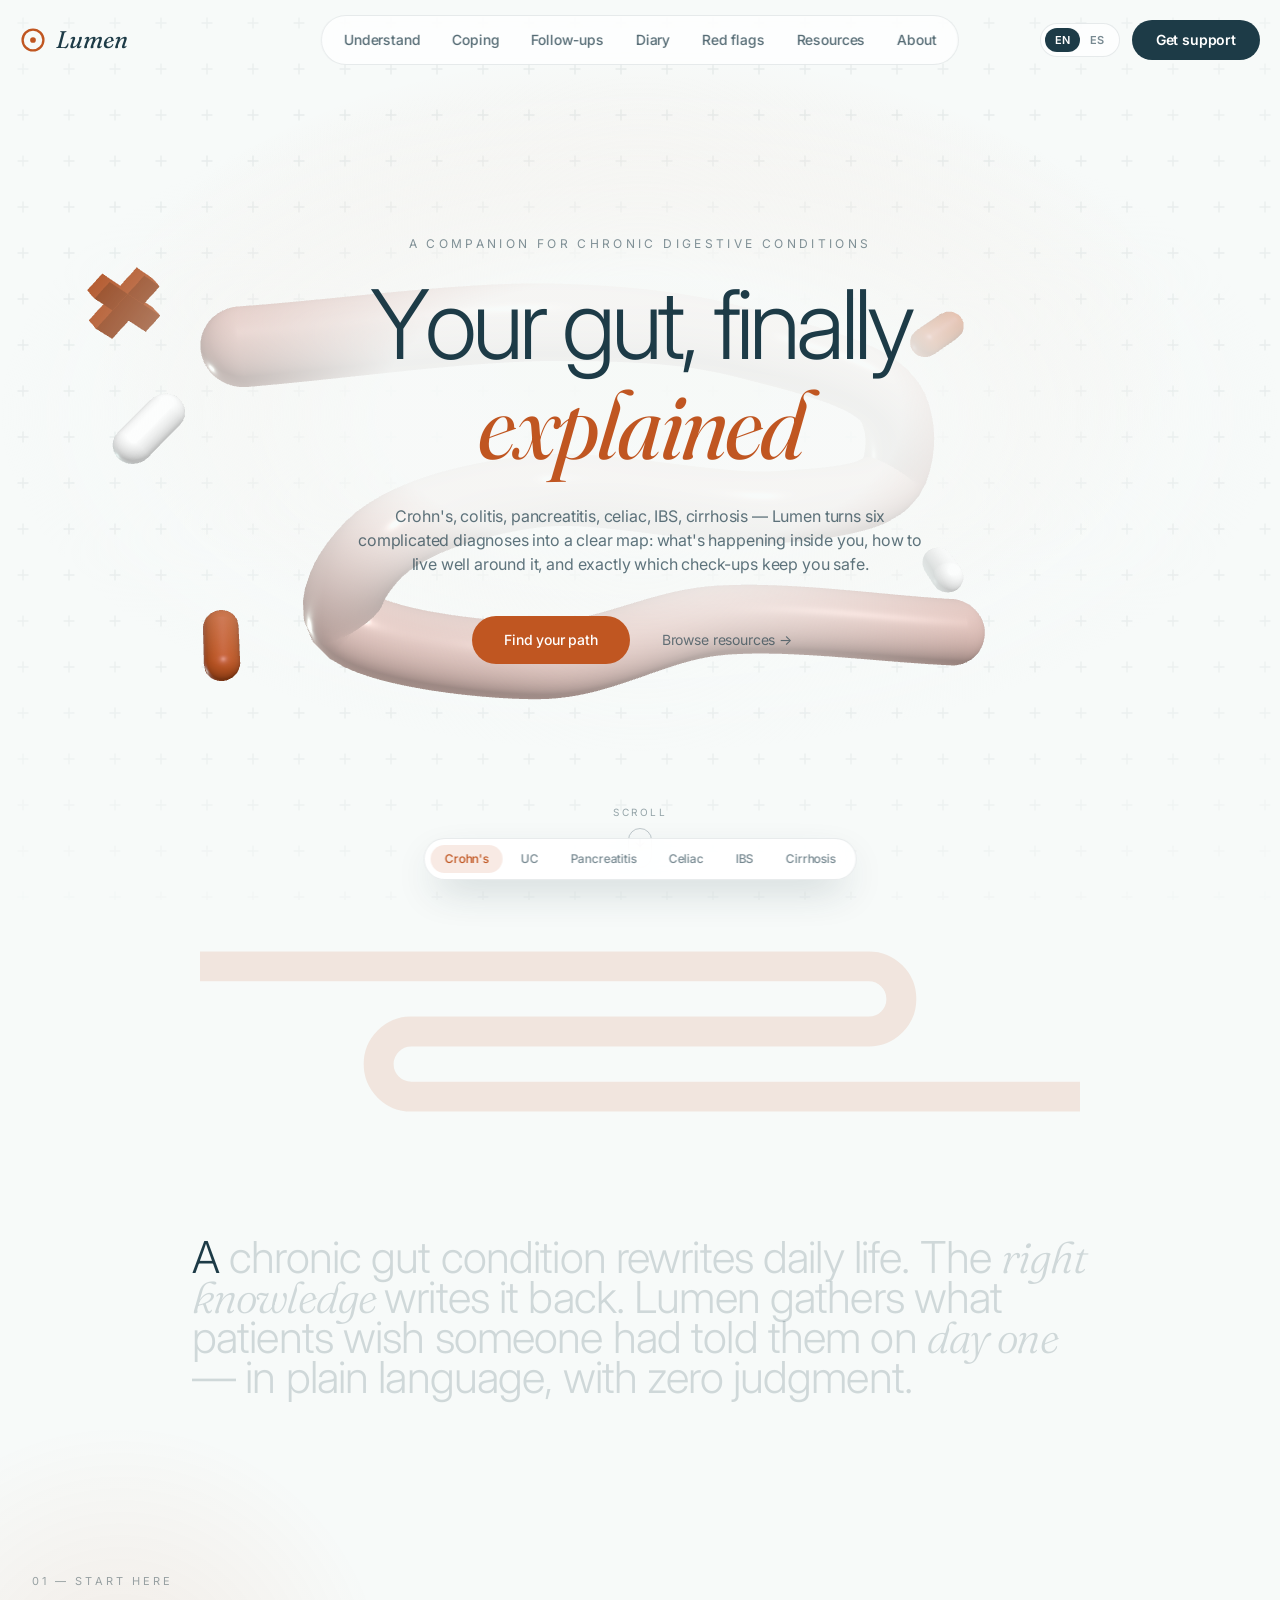
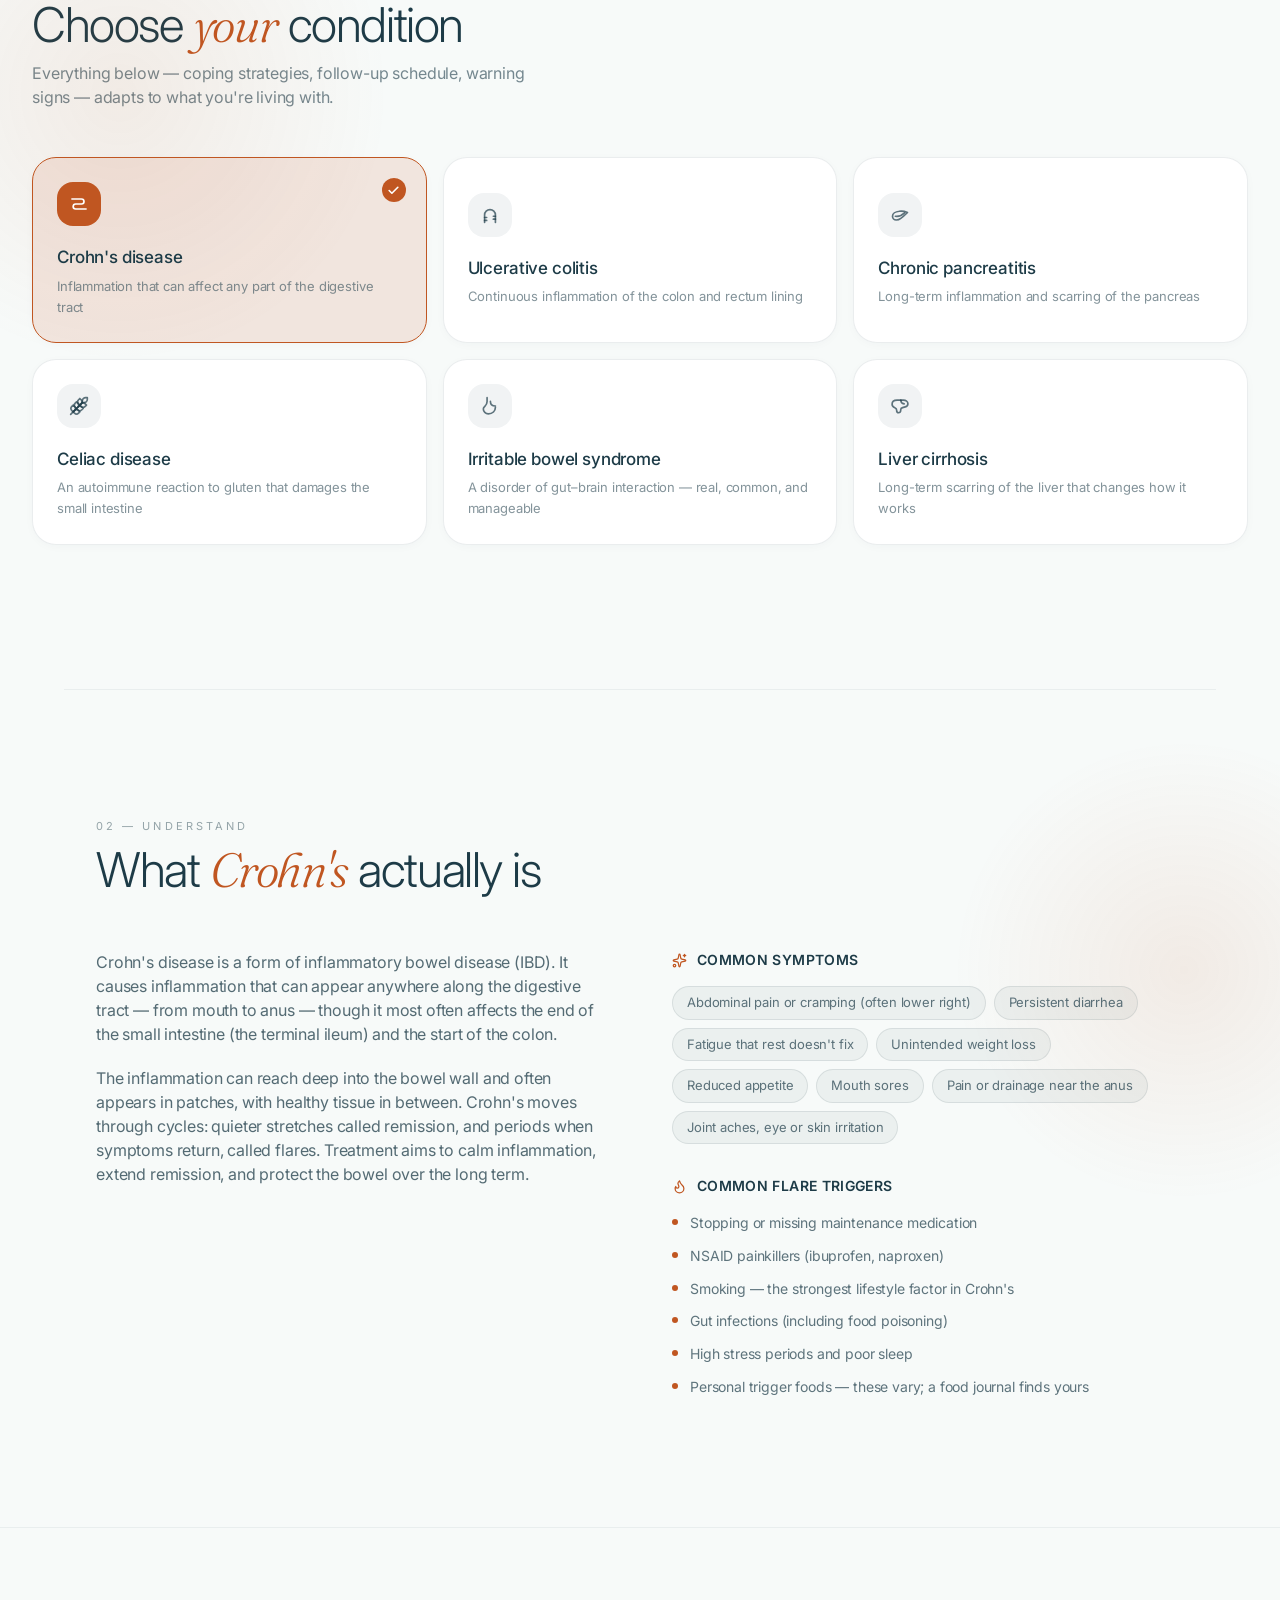
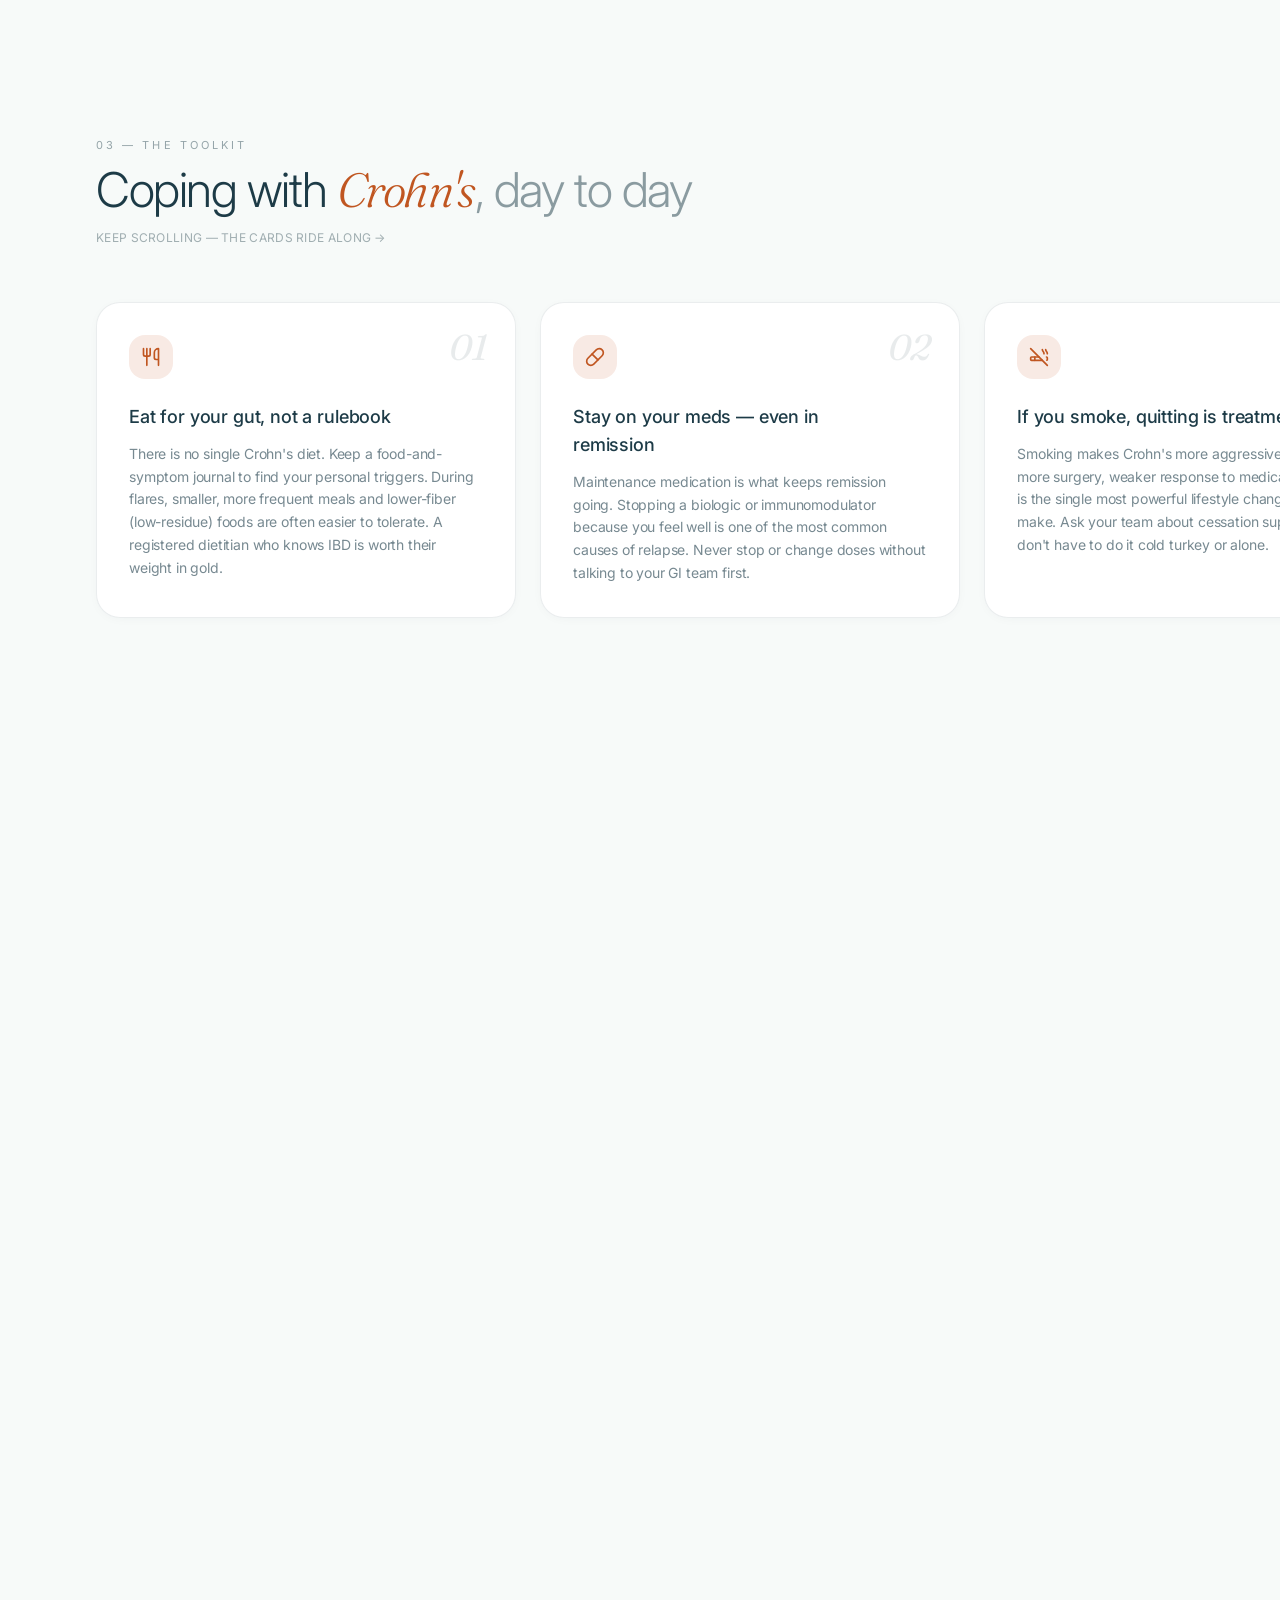
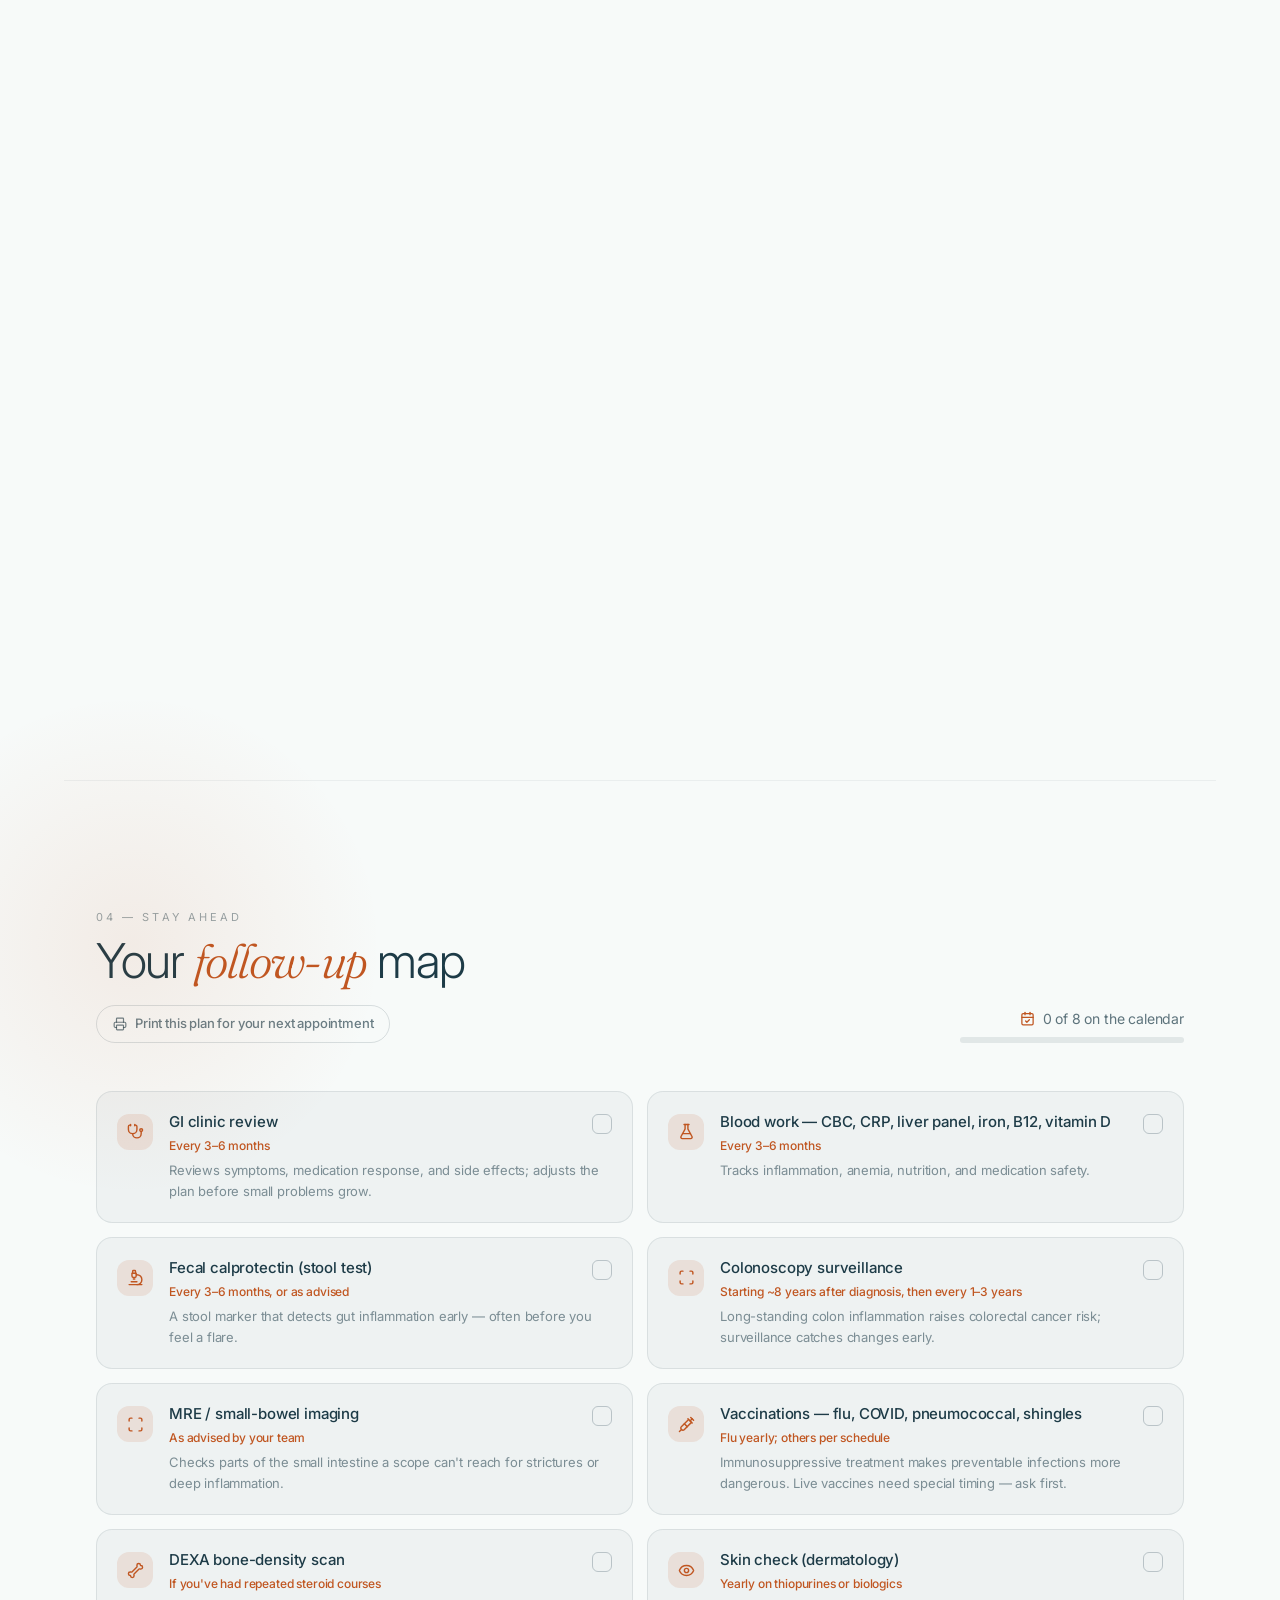
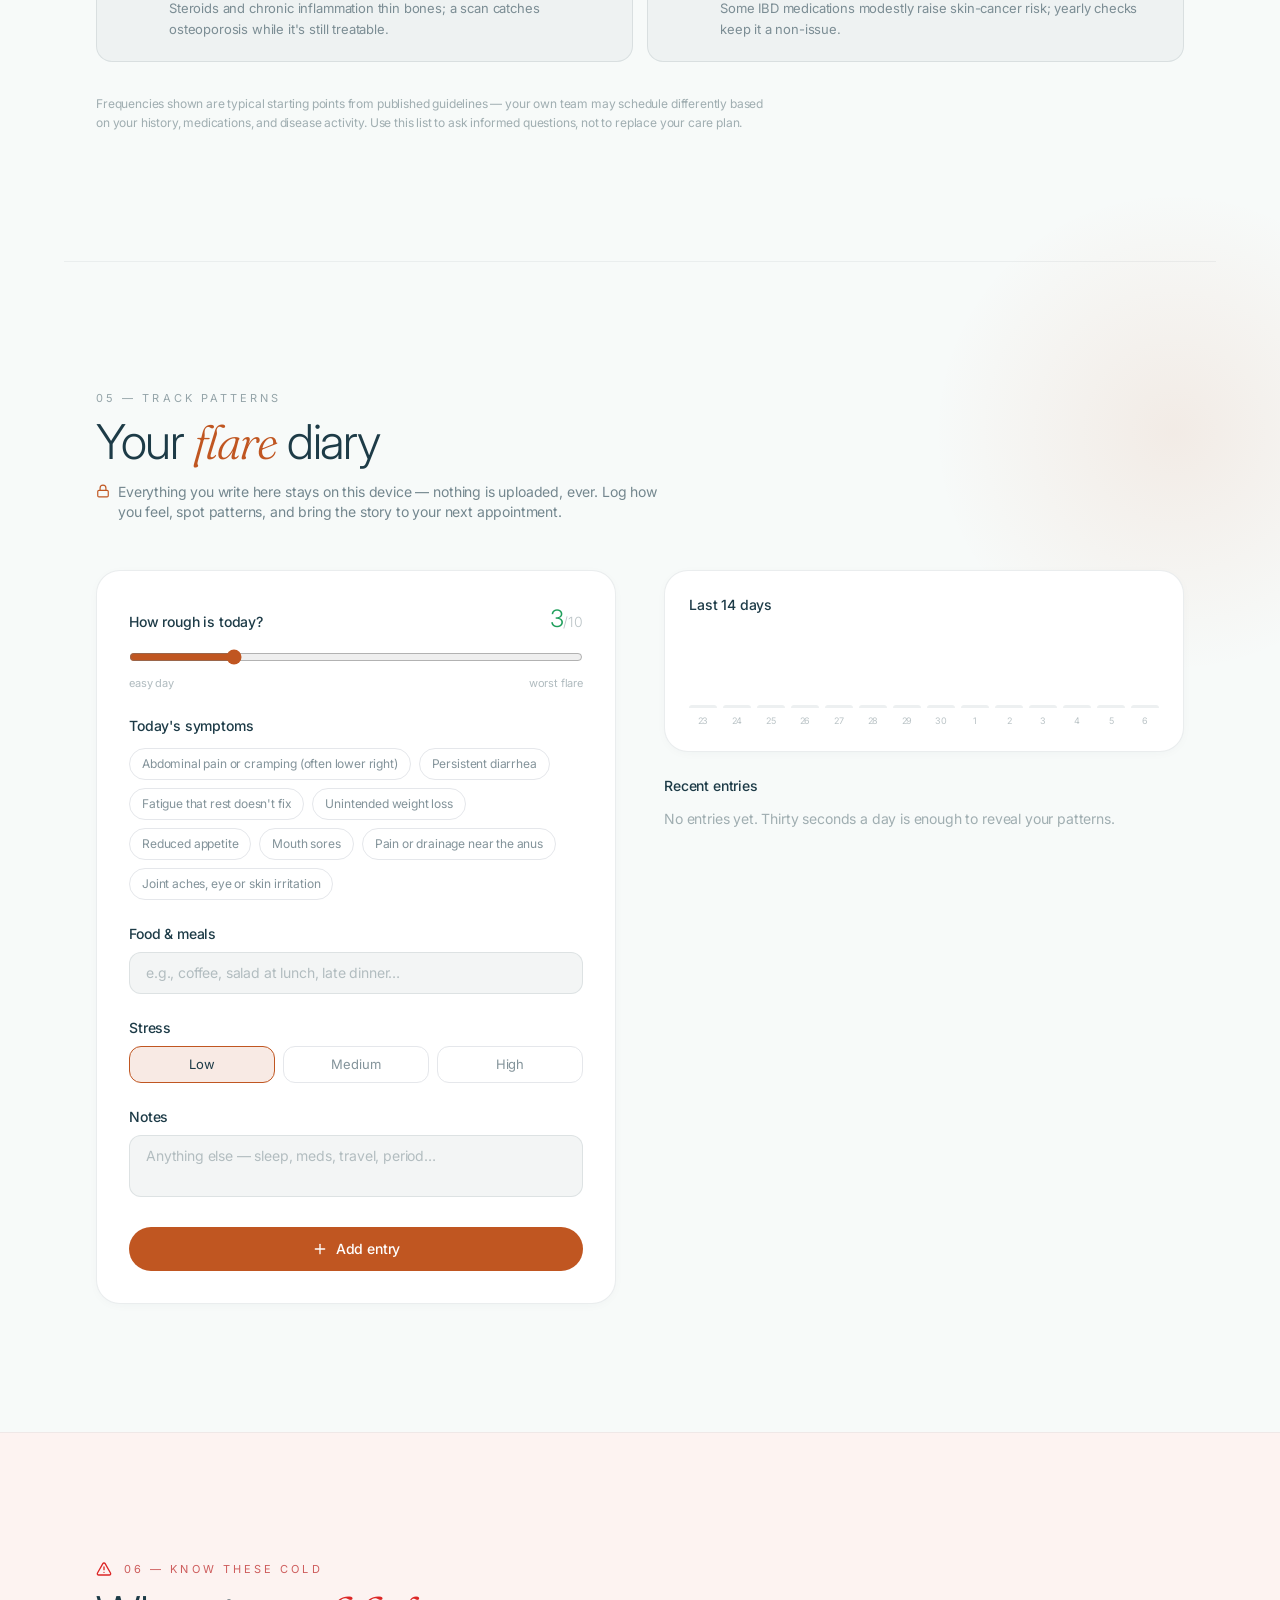
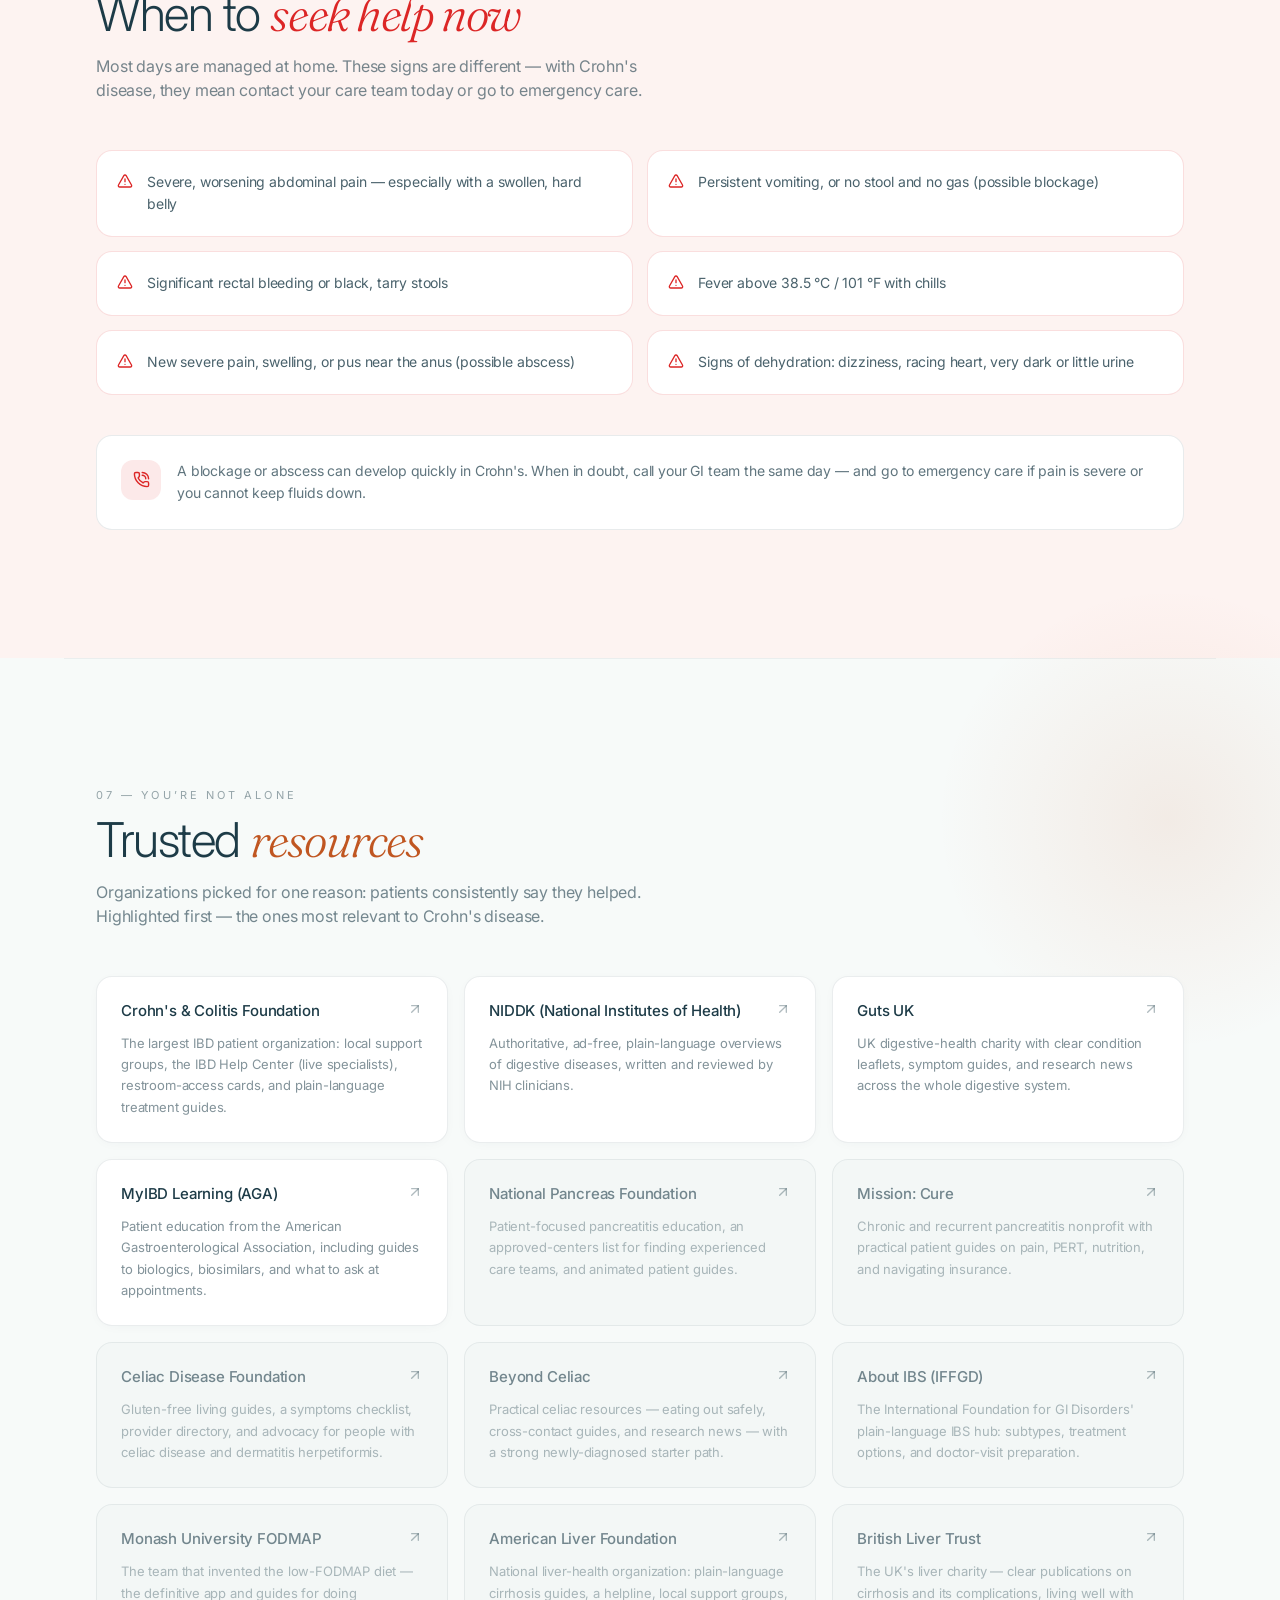
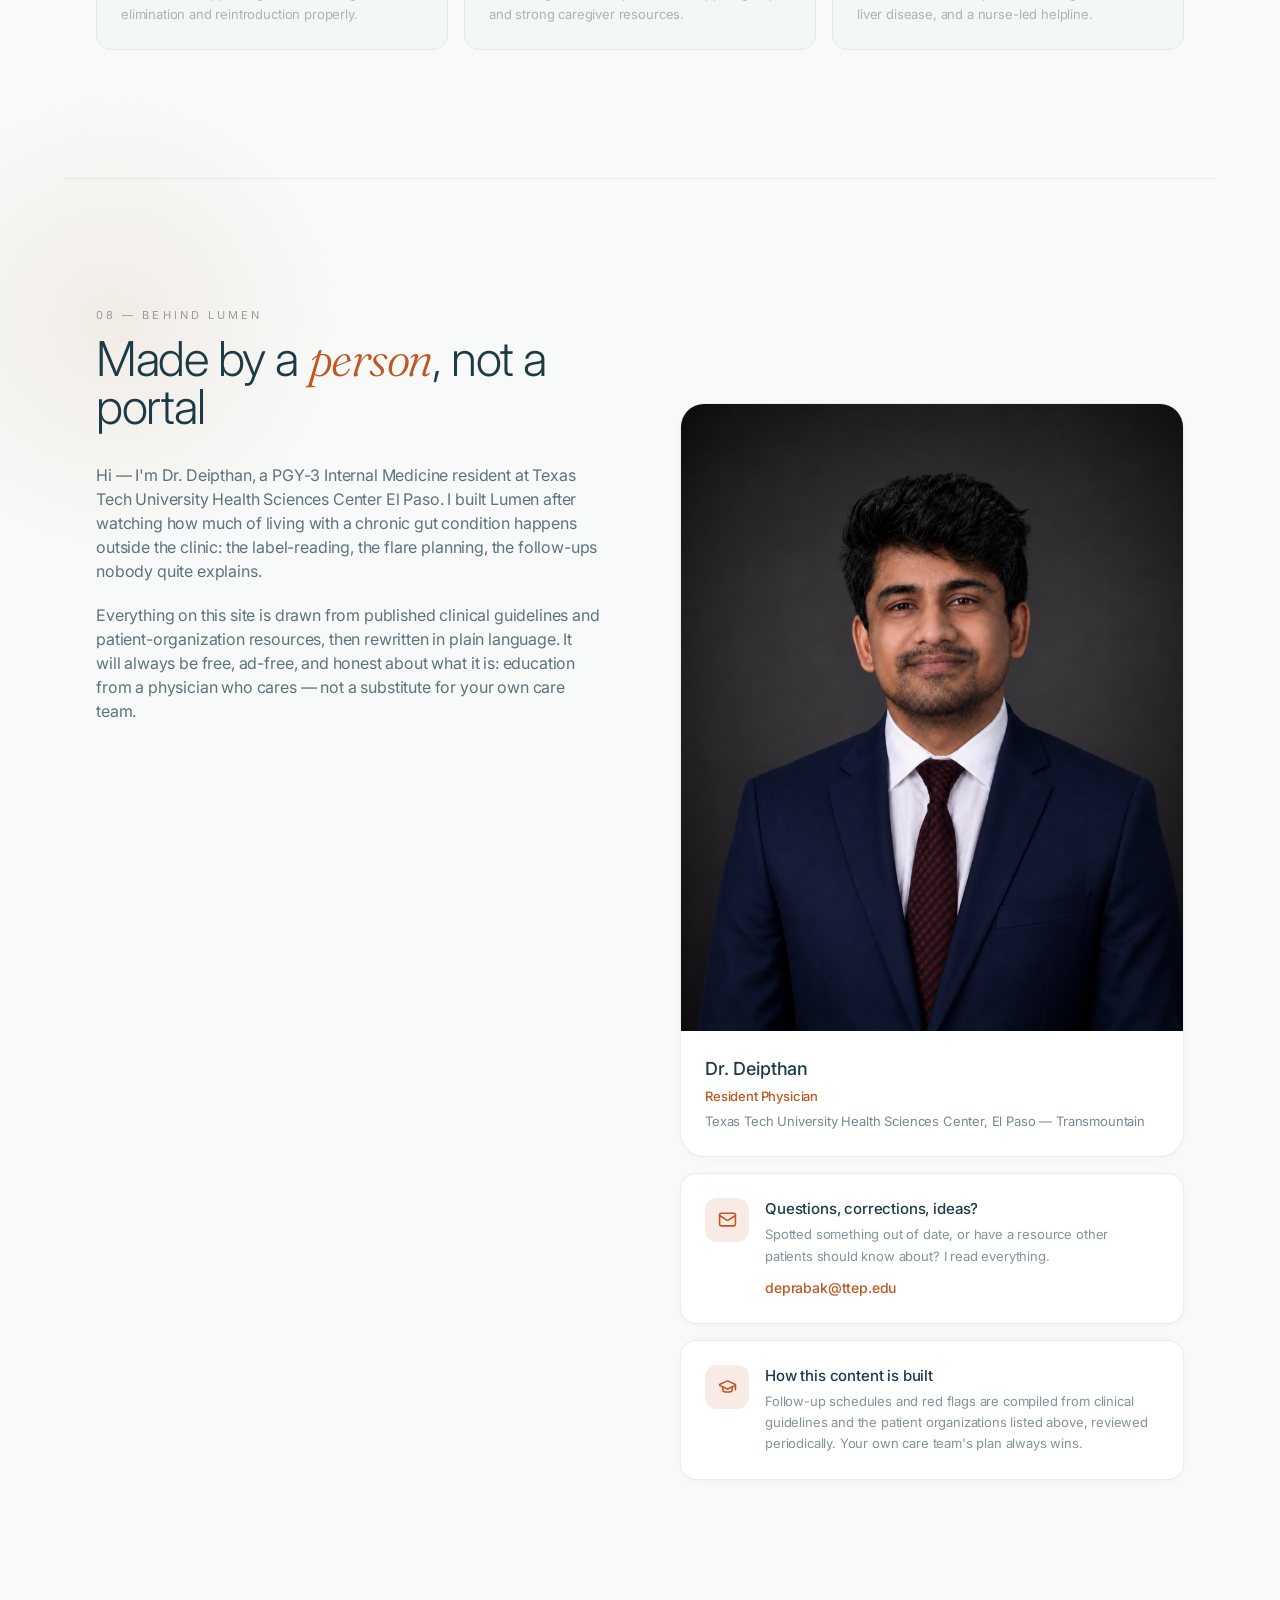
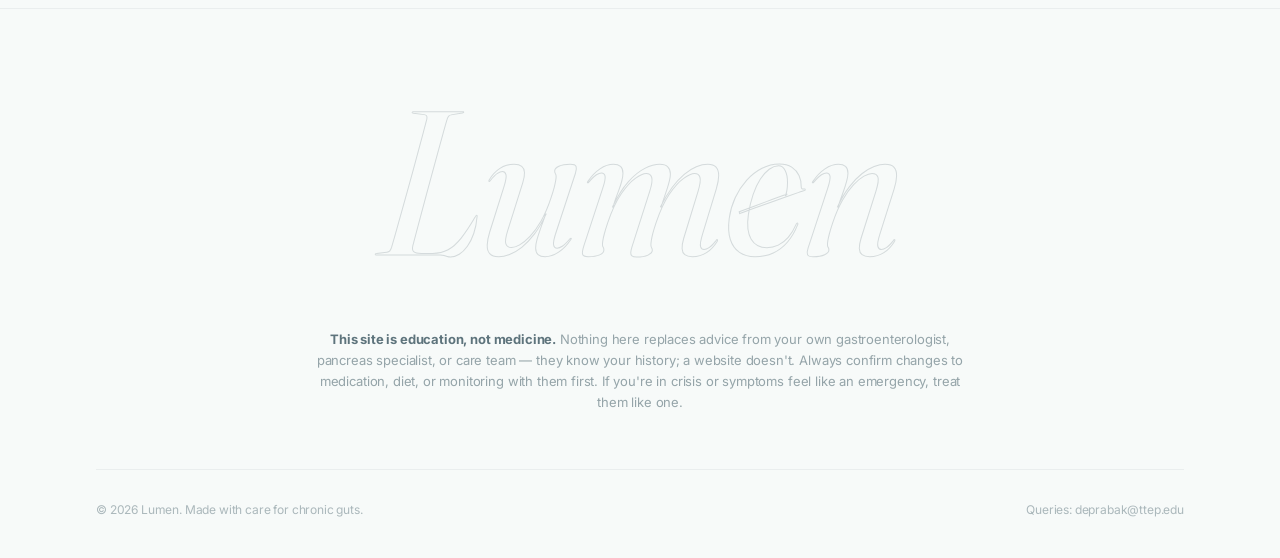
==== commit bd6f48bc: "Add files via upload" ====
--- a/index.html
+++ b/index.html
@@ -4,17 +4,17 @@
     <meta charset="UTF-8" />
     <link rel="icon" type="image/svg+xml" href="data:image/svg+xml,<svg xmlns='http://www.w3.org/2000/svg' viewBox='0 0 100 100'><circle cx='50' cy='50' r='42' fill='none' stroke='%230f8377' stroke-width='10'/><circle cx='50' cy='50' r='12' fill='%230f8377'/></svg>" />
     <meta name="viewport" content="width=device-width, initial-scale=1.0" />
-    <meta name="description" content="Lumen — a plain-language companion for living with Crohn's disease, ulcerative colitis, chronic pancreatitis, celiac disease, and IBS. Understand your condition, build coping strategies, and stay on top of follow-ups." />
+    <meta name="description" content="Lumen — a plain-language companion for living with Crohn's disease, ulcerative colitis, chronic pancreatitis, celiac disease, IBS, and liver cirrhosis. Understand your condition, build coping strategies, and stay on top of follow-ups." />
     <meta name="theme-color" content="#f7faf9" />
     <meta property="og:type" content="website" />
     <meta property="og:title" content="Lumen — living well with chronic GI conditions" />
-    <meta property="og:description" content="Five complicated diagnoses turned into a clear map: what's happening inside you, how to live well around it, and which check-ups keep you safe." />
+    <meta property="og:description" content="Six complicated diagnoses turned into a clear map: what's happening inside you, how to live well around it, and which check-ups keep you safe." />
     <meta name="twitter:card" content="summary" />
     <meta name="twitter:title" content="Lumen — living well with chronic GI conditions" />
-    <meta name="twitter:description" content="A plain-language companion for Crohn's, colitis, chronic pancreatitis, celiac disease, and IBS." />
+    <meta name="twitter:description" content="A plain-language companion for Crohn's, colitis, chronic pancreatitis, celiac disease, IBS, and liver cirrhosis." />
     <title>Lumen — living well with chronic GI conditions</title>
-    <script type="module" crossorigin src="./index-BmjieREn.js"></script>
-    <link rel="stylesheet" crossorigin href="./index-BACAwGwn.css">
+    <script type="module" crossorigin src="./index-ES_l3LZq.js"></script>
+    <link rel="stylesheet" crossorigin href="./index-Cpuw3s2j.css">
   </head>
   <body>
     <div id="root"></div>
--- a/index-Cpuw3s2j.css
+++ b/index-Cpuw3s2j.css
@@ -0,0 +1 @@
+@import "https://fonts.googleapis.com/css2?family=Inter:wght@300;400;500;600;700&family=Fraunces:ital,opsz,wght@0,9..144,300..600;1,9..144,300..600&display=swap";*,:before,:after,::backdrop{--tw-border-spacing-x:0;--tw-border-spacing-y:0;--tw-translate-x:0;--tw-translate-y:0;--tw-rotate:0;--tw-skew-x:0;--tw-skew-y:0;--tw-scale-x:1;--tw-scale-y:1;--tw-pan-x: ;--tw-pan-y: ;--tw-pinch-zoom: ;--tw-scroll-snap-strictness:proximity;--tw-gradient-from-position: ;--tw-gradient-via-position: ;--tw-gradient-to-position: ;--tw-ordinal: ;--tw-slashed-zero: ;--tw-numeric-figure: ;--tw-numeric-spacing: ;--tw-numeric-fraction: ;--tw-ring-inset: ;--tw-ring-offset-width:0px;--tw-ring-offset-color:#fff;--tw-ring-color:#3b82f680;--tw-ring-offset-shadow:0 0 #0000;--tw-ring-shadow:0 0 #0000;--tw-shadow:0 0 #0000;--tw-shadow-colored:0 0 #0000;--tw-blur: ;--tw-brightness: ;--tw-contrast: ;--tw-grayscale: ;--tw-hue-rotate: ;--tw-invert: ;--tw-saturate: ;--tw-sepia: ;--tw-drop-shadow: ;--tw-backdrop-blur: ;--tw-backdrop-brightness: ;--tw-backdrop-contrast: ;--tw-backdrop-grayscale: ;--tw-backdrop-hue-rotate: ;--tw-backdrop-invert: ;--tw-backdrop-opacity: ;--tw-backdrop-saturate: ;--tw-backdrop-sepia: ;--tw-contain-size: ;--tw-contain-layout: ;--tw-contain-paint: ;--tw-contain-style: }*,:before,:after{box-sizing:border-box;border:0 solid #e5e7eb}:before,:after{--tw-content:""}html,:host{-webkit-text-size-adjust:100%;tab-size:4;font-feature-settings:normal;font-variation-settings:normal;-webkit-tap-highlight-color:transparent;font-family:ui-sans-serif,system-ui,sans-serif,Apple Color Emoji,Segoe UI Emoji,Segoe UI Symbol,Noto Color Emoji;line-height:1.5}body{line-height:inherit;margin:0}hr{height:0;color:inherit;border-top-width:1px}abbr:where([title]){-webkit-text-decoration:underline dotted;text-decoration:underline dotted}h1,h2,h3,h4,h5,h6{font-size:inherit;font-weight:inherit}a{color:inherit;-webkit-text-decoration:inherit;text-decoration:inherit}b,strong{font-weight:bolder}code,kbd,samp,pre{font-feature-settings:normal;font-variation-settings:normal;font-family:ui-monospace,SFMono-Regular,Menlo,Monaco,Consolas,Liberation Mono,Courier New,monospace;font-size:1em}small{font-size:80%}sub,sup{vertical-align:baseline;font-size:75%;line-height:0;position:relative}sub{bottom:-.25em}sup{top:-.5em}table{text-indent:0;border-color:inherit;border-collapse:collapse}button,input,optgroup,select,textarea{font-feature-settings:inherit;font-variation-settings:inherit;font-family:inherit;font-size:100%;font-weight:inherit;line-height:inherit;letter-spacing:inherit;color:inherit;margin:0;padding:0}button,select{text-transform:none}button,input:where([type=button]),input:where([type=reset]),input:where([type=submit]){-webkit-appearance:button;background-color:#0000;background-image:none}:-moz-focusring{outline:auto}:-moz-ui-invalid{box-shadow:none}progress{vertical-align:baseline}::-webkit-inner-spin-button{height:auto}::-webkit-outer-spin-button{height:auto}[type=search]{-webkit-appearance:textfield;outline-offset:-2px}::-webkit-search-decoration{-webkit-appearance:none}::-webkit-file-upload-button{-webkit-appearance:button;font:inherit}summary{display:list-item}blockquote,dl,dd,h1,h2,h3,h4,h5,h6,hr,figure,p,pre{margin:0}fieldset{margin:0;padding:0}legend{padding:0}ol,ul,menu{margin:0;padding:0;list-style:none}dialog{padding:0}textarea{resize:vertical}input::-moz-placeholder{opacity:1;color:#9ca3af}textarea::-moz-placeholder{opacity:1;color:#9ca3af}input::placeholder,textarea::placeholder{opacity:1;color:#9ca3af}button,[role=button]{cursor:pointer}:disabled{cursor:default}img,svg,video,canvas,audio,iframe,embed,object{vertical-align:middle;display:block}img,video{max-width:100%;height:auto}[hidden]:where(:not([hidden=until-found])){display:none}.pointer-events-none{pointer-events:none}.visible{visibility:visible}.invisible{visibility:hidden}.fixed{position:fixed}.absolute{position:absolute}.relative{position:relative}.inset-0{inset:0}.-left-40{left:-10rem}.-left-48{left:-12rem}.-right-48{right:-12rem}.-right-52{right:-13rem}.-top-20{top:-5rem}.-top-24{top:-6rem}.-top-40{top:-10rem}.bottom-5{bottom:1.25rem}.bottom-8{bottom:2rem}.left-0{left:0}.left-1\/2{left:50%}.right-0{right:0}.right-5{right:1.25rem}.right-7{right:1.75rem}.top-0{top:0}.top-10{top:2.5rem}.top-5{top:1.25rem}.top-6{top:1.5rem}.top-\[40\%\]{top:40%}.z-10{z-index:10}.z-\[100\]{z-index:100}.z-\[90\]{z-index:90}.mx-auto{margin-left:auto;margin-right:auto}.mb-1{margin-bottom:.25rem}.mb-1\.5{margin-bottom:.375rem}.mb-10{margin-bottom:2.5rem}.mb-12{margin-bottom:3rem}.mb-14{margin-bottom:3.5rem}.mb-2{margin-bottom:.5rem}.mb-20{margin-bottom:5rem}.mb-3{margin-bottom:.75rem}.mb-4{margin-bottom:1rem}.mb-5{margin-bottom:1.25rem}.mb-6{margin-bottom:1.5rem}.mb-8{margin-bottom:2rem}.mt-0\.5{margin-top:.125rem}.mt-1{margin-top:.25rem}.mt-1\.5{margin-top:.375rem}.mt-10{margin-top:2.5rem}.mt-2{margin-top:.5rem}.mt-4{margin-top:1rem}.mt-5{margin-top:1.25rem}.mt-8{margin-top:2rem}.mt-\[7px\]{margin-top:7px}.block{display:block}.inline-block{display:inline-block}.flex{display:flex}.inline-flex{display:inline-flex}.grid{display:grid}.hidden{display:none}.aspect-\[4\/5\]{aspect-ratio:4/5}.h-1\.5{height:.375rem}.h-10{height:2.5rem}.h-11{height:2.75rem}.h-24{height:6rem}.h-5{height:1.25rem}.h-6{height:1.5rem}.h-7{height:1.75rem}.h-9{height:2.25rem}.h-\[480px\]{height:480px}.h-\[500px\]{height:500px}.h-\[520px\]{height:520px}.h-\[560px\]{height:560px}.h-\[620px\]{height:620px}.h-full{height:100%}.h-screen{height:100vh}.max-h-\[420px\]{max-height:420px}.min-h-screen{min-height:100vh}.w-1\.5{width:.375rem}.w-10{width:2.5rem}.w-11{width:2.75rem}.w-5{width:1.25rem}.w-6{width:1.5rem}.w-7{width:1.75rem}.w-9{width:2.25rem}.w-\[480px\]{width:480px}.w-\[500px\]{width:500px}.w-\[520px\]{width:520px}.w-\[560px\]{width:560px}.w-\[min\(1100px\,130vw\)\]{width:min(1100px,130vw)}.w-full{width:100%}.min-w-0{min-width:0}.max-w-2xl{max-width:42rem}.max-w-4xl{max-width:56rem}.max-w-6xl{max-width:72rem}.max-w-7xl{max-width:80rem}.max-w-\[94vw\]{max-width:94vw}.max-w-lg{max-width:32rem}.max-w-xl{max-width:36rem}.flex-1{flex:1}.shrink-0{flex-shrink:0}.grow{flex-grow:1}.-translate-x-1\/2{--tw-translate-x:-50%;transform:translate(var(--tw-translate-x), var(--tw-translate-y)) rotate(var(--tw-rotate)) skewX(var(--tw-skew-x)) skewY(var(--tw-skew-y)) scaleX(var(--tw-scale-x)) scaleY(var(--tw-scale-y))}.-translate-y-1\/2{--tw-translate-y:-50%;transform:translate(var(--tw-translate-x), var(--tw-translate-y)) rotate(var(--tw-rotate)) skewX(var(--tw-skew-x)) skewY(var(--tw-skew-y)) scaleX(var(--tw-scale-x)) scaleY(var(--tw-scale-y))}.translate-y-0{--tw-translate-y:0px;transform:translate(var(--tw-translate-x), var(--tw-translate-y)) rotate(var(--tw-rotate)) skewX(var(--tw-skew-x)) skewY(var(--tw-skew-y)) scaleX(var(--tw-scale-x)) scaleY(var(--tw-scale-y))}.translate-y-6{--tw-translate-y:1.5rem;transform:translate(var(--tw-translate-x), var(--tw-translate-y)) rotate(var(--tw-rotate)) skewX(var(--tw-skew-x)) skewY(var(--tw-skew-y)) scaleX(var(--tw-scale-x)) scaleY(var(--tw-scale-y))}.scale-100{--tw-scale-x:1;--tw-scale-y:1;transform:translate(var(--tw-translate-x), var(--tw-translate-y)) rotate(var(--tw-rotate)) skewX(var(--tw-skew-x)) skewY(var(--tw-skew-y)) scaleX(var(--tw-scale-x)) scaleY(var(--tw-scale-y))}.scale-50{--tw-scale-x:.5;--tw-scale-y:.5;transform:translate(var(--tw-translate-x), var(--tw-translate-y)) rotate(var(--tw-rotate)) skewX(var(--tw-skew-x)) skewY(var(--tw-skew-y)) scaleX(var(--tw-scale-x)) scaleY(var(--tw-scale-y))}.transform{transform:translate(var(--tw-translate-x), var(--tw-translate-y)) rotate(var(--tw-rotate)) skewX(var(--tw-skew-x)) skewY(var(--tw-skew-y)) scaleX(var(--tw-scale-x)) scaleY(var(--tw-scale-y))}.select-none{-webkit-user-select:none;user-select:none}.resize-none{resize:none}.resize{resize:both}.flex-col{flex-direction:column}.flex-wrap{flex-wrap:wrap}.items-start{align-items:flex-start}.items-end{align-items:flex-end}.items-center{align-items:center}.items-baseline{align-items:baseline}.justify-center{justify-content:center}.justify-between{justify-content:space-between}.gap-1{gap:.25rem}.gap-1\.5{gap:.375rem}.gap-12{gap:3rem}.gap-2{gap:.5rem}.gap-2\.5{gap:.625rem}.gap-3{gap:.75rem}.gap-3\.5{gap:.875rem}.gap-4{gap:1rem}.gap-6{gap:1.5rem}.gap-8{gap:2rem}.space-y-2\.5>:not([hidden])~:not([hidden]){--tw-space-y-reverse:0;margin-top:calc(.625rem * calc(1 - var(--tw-space-y-reverse)));margin-bottom:calc(.625rem * var(--tw-space-y-reverse))}.space-y-3>:not([hidden])~:not([hidden]){--tw-space-y-reverse:0;margin-top:calc(.75rem * calc(1 - var(--tw-space-y-reverse)));margin-bottom:calc(.75rem * var(--tw-space-y-reverse))}.space-y-4>:not([hidden])~:not([hidden]){--tw-space-y-reverse:0;margin-top:calc(1rem * calc(1 - var(--tw-space-y-reverse)));margin-bottom:calc(1rem * var(--tw-space-y-reverse))}.space-y-5>:not([hidden])~:not([hidden]){--tw-space-y-reverse:0;margin-top:calc(1.25rem * calc(1 - var(--tw-space-y-reverse)));margin-bottom:calc(1.25rem * var(--tw-space-y-reverse))}.space-y-6>:not([hidden])~:not([hidden]){--tw-space-y-reverse:0;margin-top:calc(1.5rem * calc(1 - var(--tw-space-y-reverse)));margin-bottom:calc(1.5rem * var(--tw-space-y-reverse))}.space-y-8>:not([hidden])~:not([hidden]){--tw-space-y-reverse:0;margin-top:calc(2rem * calc(1 - var(--tw-space-y-reverse)));margin-bottom:calc(2rem * var(--tw-space-y-reverse))}.overflow-hidden{overflow:hidden}.overflow-x-auto{overflow-x:auto}.overflow-y-auto{overflow-y:auto}.truncate{text-overflow:ellipsis;white-space:nowrap;overflow:hidden}.whitespace-nowrap{white-space:nowrap}.rounded-2xl{border-radius:1rem}.rounded-3xl{border-radius:1.5rem}.rounded-full{border-radius:9999px}.rounded-lg{border-radius:.5rem}.rounded-md{border-radius:.375rem}.rounded-xl{border-radius:.75rem}.rounded-t-md{border-top-left-radius:.375rem;border-top-right-radius:.375rem}.border{border-width:1px}.border-t{border-top-width:1px}.border-ink\/10{border-color:#1d3b471a}.border-ink\/15{border-color:#1d3b4726}.border-ink\/25{border-color:#1d3b4740}.border-ink\/\[0\.06\]{border-color:#1d3b470f}.border-ink\/\[0\.07\]{border-color:#1d3b4712}.border-red-600\/15{border-color:#dc262626}.border-transparent{border-color:#0000}.bg-\[\#fdf3f1\]{--tw-bg-opacity:1;background-color:rgb(253 243 241/var(--tw-bg-opacity,1))}.bg-ink{--tw-bg-opacity:1;background-color:rgb(29 59 71/var(--tw-bg-opacity,1))}.bg-ink\/10{background-color:#1d3b471a}.bg-ink\/\[0\.015\]{background-color:#1d3b4704}.bg-ink\/\[0\.02\]{background-color:#1d3b4705}.bg-ink\/\[0\.04\]{background-color:#1d3b470a}.bg-ink\/\[0\.05\]{background-color:#1d3b470d}.bg-red-600\/10{background-color:#dc26261a}.bg-white{--tw-bg-opacity:1;background-color:rgb(255 255 255/var(--tw-bg-opacity,1))}.bg-white\/75{background-color:#ffffffbf}.bg-white\/90{background-color:#ffffffe6}.\!bg-none{background-image:none!important}.object-cover{-o-object-fit:cover;object-fit:cover}.p-1{padding:.25rem}.p-4{padding:1rem}.p-5{padding:1.25rem}.p-6{padding:1.5rem}.p-7{padding:1.75rem}.px-1\.5{padding-left:.375rem;padding-right:.375rem}.px-2{padding-left:.5rem;padding-right:.5rem}.px-2\.5{padding-left:.625rem;padding-right:.625rem}.px-3{padding-left:.75rem;padding-right:.75rem}.px-3\.5{padding-left:.875rem;padding-right:.875rem}.px-4{padding-left:1rem;padding-right:1rem}.px-5{padding-left:1.25rem;padding-right:1.25rem}.px-6{padding-left:1.5rem;padding-right:1.5rem}.px-8{padding-left:2rem;padding-right:2rem}.py-1{padding-top:.25rem;padding-bottom:.25rem}.py-1\.5{padding-top:.375rem;padding-bottom:.375rem}.py-2{padding-top:.5rem;padding-bottom:.5rem}.py-2\.5{padding-top:.625rem;padding-bottom:.625rem}.py-24{padding-top:6rem;padding-bottom:6rem}.py-3{padding-top:.75rem;padding-bottom:.75rem}.py-3\.5{padding-top:.875rem;padding-bottom:.875rem}.pb-10{padding-bottom:2.5rem}.pb-28{padding-bottom:7rem}.pb-32{padding-bottom:8rem}.pr-1{padding-right:.25rem}.pr-10{padding-right:2.5rem}.pt-10{padding-top:2.5rem}.pt-2{padding-top:.5rem}.pt-20{padding-top:5rem}.pt-8{padding-top:2rem}.text-left{text-align:left}.text-center{text-align:center}.text-2xl{font-size:1.5rem;line-height:2rem}.text-3xl{font-size:1.875rem;line-height:2.25rem}.text-4xl{font-size:2.25rem;line-height:2.5rem}.text-5xl{font-size:3rem;line-height:1}.text-\[10px\]{font-size:10px}.text-\[11px\]{font-size:11px}.text-\[12px\]{font-size:12px}.text-\[13px\]{font-size:13px}.text-\[15px\]{font-size:15px}.text-\[17px\]{font-size:17px}.text-\[22vw\]{font-size:22vw}.text-\[9px\]{font-size:9px}.text-lg{font-size:1.125rem;line-height:1.75rem}.text-sm{font-size:.875rem;line-height:1.25rem}.text-xs{font-size:.75rem;line-height:1rem}.font-light{font-weight:300}.font-medium{font-weight:500}.font-normal{font-weight:400}.font-semibold{font-weight:600}.uppercase{text-transform:uppercase}.italic{font-style:italic}.leading-\[0\.9\]{line-height:.9}.leading-\[1\.02\]{line-height:1.02}.leading-relaxed{line-height:1.625}.leading-snug{line-height:1.375}.tracking-\[-0\.01em\]{letter-spacing:-.01em}.tracking-\[-0\.02em\]{letter-spacing:-.02em}.tracking-\[-0\.03em\]{letter-spacing:-.03em}.tracking-\[0\.25em\]{letter-spacing:.25em}.tracking-\[0\.28em\]{letter-spacing:.28em}.tracking-wide{letter-spacing:.025em}.text-ink{--tw-text-opacity:1;color:rgb(29 59 71/var(--tw-text-opacity,1))}.text-ink\/10{color:#1d3b471a}.text-ink\/30{color:#1d3b474d}.text-ink\/35{color:#1d3b4759}.text-ink\/40{color:#1d3b4766}.text-ink\/45{color:#1d3b4773}.text-ink\/50{color:#1d3b4780}.text-ink\/55{color:#1d3b478c}.text-ink\/60{color:#1d3b4799}.text-ink\/65{color:#1d3b47a6}.text-ink\/70{color:#1d3b47b3}.text-ink\/75{color:#1d3b47bf}.text-ink\/80{color:#1d3b47cc}.text-red-600{--tw-text-opacity:1;color:rgb(220 38 38/var(--tw-text-opacity,1))}.text-red-700\/70{color:#b91c1cb3}.text-white{--tw-text-opacity:1;color:rgb(255 255 255/var(--tw-text-opacity,1))}.accent-\[var\(--accent\)\]{accent-color:var(--accent)}.opacity-0{opacity:0}.opacity-100{opacity:1}.opacity-50{opacity:.5}.shadow-\[0_16px_40px_-12px_rgba\(29\,59\,71\,0\.3\)\]{--tw-shadow:0 16px 40px -12px #1d3b474d;--tw-shadow-colored:0 16px 40px -12px var(--tw-shadow-color);box-shadow:var(--tw-ring-offset-shadow,0 0 #0000), var(--tw-ring-shadow,0 0 #0000), var(--tw-shadow)}.outline-none{outline-offset:2px;outline:2px solid #0000}.ring{--tw-ring-offset-shadow:var(--tw-ring-inset) 0 0 0 var(--tw-ring-offset-width) var(--tw-ring-offset-color);--tw-ring-shadow:var(--tw-ring-inset) 0 0 0 calc(3px + var(--tw-ring-offset-width)) var(--tw-ring-color);box-shadow:var(--tw-ring-offset-shadow), var(--tw-ring-shadow), var(--tw-shadow,0 0 #0000)}.filter{filter:var(--tw-blur) var(--tw-brightness) var(--tw-contrast) var(--tw-grayscale) var(--tw-hue-rotate) var(--tw-invert) var(--tw-saturate) var(--tw-sepia) var(--tw-drop-shadow)}.backdrop-blur-md{--tw-backdrop-blur:blur(12px);-webkit-backdrop-filter:var(--tw-backdrop-blur) var(--tw-backdrop-brightness) var(--tw-backdrop-contrast) var(--tw-backdrop-grayscale) var(--tw-backdrop-hue-rotate) var(--tw-backdrop-invert) var(--tw-backdrop-opacity) var(--tw-backdrop-saturate) var(--tw-backdrop-sepia);backdrop-filter:var(--tw-backdrop-blur) var(--tw-backdrop-brightness) var(--tw-backdrop-contrast) var(--tw-backdrop-grayscale) var(--tw-backdrop-hue-rotate) var(--tw-backdrop-invert) var(--tw-backdrop-opacity) var(--tw-backdrop-saturate) var(--tw-backdrop-sepia)}.transition-all{transition-property:all;transition-duration:.15s;transition-timing-function:cubic-bezier(.4,0,.2,1)}.transition-colors{transition-property:color,background-color,border-color,text-decoration-color,fill,stroke;transition-duration:.15s;transition-timing-function:cubic-bezier(.4,0,.2,1)}.transition-shadow{transition-property:box-shadow;transition-duration:.15s;transition-timing-function:cubic-bezier(.4,0,.2,1)}.transition-transform{transition-property:transform;transition-duration:.15s;transition-timing-function:cubic-bezier(.4,0,.2,1)}.duration-500{transition-duration:.5s}.duration-700{transition-duration:.7s}.ease-out{transition-timing-function:cubic-bezier(0,0,.2,1)}:root{--accent:#0f8377;--accent-soft:#0f83771f;--bg:#f7faf9;--ink:#1d3b47}body{font-family:Inter,sans-serif}button,input,textarea,select{font-family:inherit}.font-playfair,.font-playfair *{font-optical-sizing:auto;font-family:Fraunces,Georgia,serif}html{scroll-behavior:auto}html.lenis,html.lenis body{height:auto}.lenis.lenis-smooth{scroll-behavior:auto!important}body{background:var(--bg);color:var(--ink);-webkit-font-smoothing:antialiased}html,body{overflow-x:clip}@supports not (overflow:clip){html,body{overflow-x:hidden}}::selection{background:var(--accent-soft);color:var(--ink)}::-webkit-scrollbar{width:9px}::-webkit-scrollbar-track{background:#eef3f2}::-webkit-scrollbar-thumb{background:#c8d5d3;border-radius:5px}::-webkit-scrollbar-thumb:hover{background:#aec0bd}.glow{pointer-events:none;background:radial-gradient(circle, var(--accent) 0%, transparent 68%);opacity:.09;border-radius:9999px;transition:background .8s;animation:14s ease-in-out infinite alternate glowDrift;position:absolute}@keyframes glowDrift{0%{transform:translate(0)scale(1)}to{transform:translate(4%,6%)scale(1.12)}}.card{background:#fff;border:1px solid #1d3b4717;box-shadow:0 2px 14px -6px #1d3b4714}.cursor-dot,.cursor-ring{z-index:400;pointer-events:none;will-change:transform;border-radius:9999px;position:fixed;top:0;left:0}.cursor-dot{background:var(--accent);width:8px;height:8px}.cursor-ring{border:1px solid #1d3b4759;width:38px;height:38px;transition:width .3s cubic-bezier(.16,1,.3,1),height .3s cubic-bezier(.16,1,.3,1),border-color .3s,background-color .3s}.cursor-ring.is-hover{border-color:var(--accent);background:var(--accent-soft);width:60px;height:60px}@media (pointer:coarse){.cursor-dot,.cursor-ring{display:none}}.headline-line{margin:-.05em -.12em -.14em;padding:.05em .12em .14em;overflow:hidden}.headline-line .char{will-change:transform;display:inline-block;transform:translateY(130%)rotate(4deg)}.word-reveal .w{color:#1d3b472e;transition:color .5s}.word-reveal .w.lit{color:var(--ink)}.word-reveal .w.lit.em{color:var(--accent)}.outline-text{color:#0000;-webkit-text-stroke:1px #1d3b4729}.hero-scrolldot{animation:2.2s cubic-bezier(.45,0,.55,1) infinite scrollNudge}@keyframes scrollNudge{0%,to{opacity:1;transform:translateY(0)}60%{opacity:.2;transform:translateY(14px)}61%{opacity:0;transform:translateY(0)}}.card-lift{transition:transform .5s cubic-bezier(.16,1,.3,1),border-color .5s,box-shadow .5s}.card-lift:hover{border-color:#1d3b472e;border-color:color-mix(in srgb, var(--accent) 45%, transparent);box-shadow:0 24px 50px -24px #1d3b4747, 0 12px 40px -18px var(--accent-soft);transform:translateY(-6px)}.cta-pulse{animation:3.2s ease-in-out infinite ctaPulse}@keyframes ctaPulse{0%,to{box-shadow:0 8px 40px -8px var(--accent-soft), 0 0 0 0 var(--accent-soft)}50%{box-shadow:0 8px 40px -8px var(--accent-soft), 0 0 0 12px #0000}}.check-strike{position:relative}.check-strike:after{content:"";transform-origin:0;background:currentColor;width:100%;height:1px;transition:transform .45s cubic-bezier(.16,1,.3,1);position:absolute;top:50%;left:0;transform:scaleX(0)}.checked .check-strike:after{transform:scaleX(1)}@media (prefers-reduced-motion:reduce){.hero-scrolldot,.glow,.cta-pulse{animation:none}.headline-line .char{transform:none!important}*{transition-duration:.01ms!important}}@media print{body{background:#fff!important}nav,section#top,#conditions,#coping,#understand,#resources,#about,footer,.cursor-dot,.cursor-ring,.glow,[data-dock]{display:none!important}main>section{border:none!important}#followups,#redflags,#diary{opacity:1!important;background:#fff!important;padding:1.5rem 0!important;display:block!important;transform:none!important}#followups *,#redflags *,#diary *{color:#111!important;opacity:1!important;box-shadow:none!important;text-shadow:none!important;background:#fff!important;border-color:#d5d5d5!important;transform:none!important}#followups [data-fu-row],#redflags li,#diary li,#redflags .card,#redflags div[class*=rounded-2xl]{-moz-column-break-inside:avoid;break-inside:avoid}#diary .no-print{display:none!important}#diary ul{max-height:none!important;overflow:visible!important}.print-note{display:block!important}}.print-note{display:none}.placeholder\:text-ink\/30::placeholder{color:#1d3b474d}.hover\:scale-\[1\.02\]:hover{--tw-scale-x:1.02;--tw-scale-y:1.02;transform:translate(var(--tw-translate-x), var(--tw-translate-y)) rotate(var(--tw-rotate)) skewX(var(--tw-skew-x)) skewY(var(--tw-skew-y)) scaleX(var(--tw-scale-x)) scaleY(var(--tw-scale-y))}.hover\:border-ink\/25:hover{border-color:#1d3b4740}.hover\:border-ink\/30:hover{border-color:#1d3b474d}.hover\:border-ink\/35:hover{border-color:#1d3b4759}.hover\:bg-ink\/10:hover{background-color:#1d3b471a}.hover\:bg-ink\/90:hover{background-color:#1d3b47e6}.hover\:bg-ink\/\[0\.06\]:hover{background-color:#1d3b470f}.hover\:text-ink:hover{--tw-text-opacity:1;color:rgb(29 59 71/var(--tw-text-opacity,1))}.hover\:text-ink\/70:hover{color:#1d3b47b3}.hover\:text-red-500:hover{--tw-text-opacity:1;color:rgb(239 68 68/var(--tw-text-opacity,1))}.hover\:shadow-lg:hover{--tw-shadow:0 10px 15px -3px #0000001a, 0 4px 6px -4px #0000001a;--tw-shadow-colored:0 10px 15px -3px var(--tw-shadow-color), 0 4px 6px -4px var(--tw-shadow-color);box-shadow:var(--tw-ring-offset-shadow,0 0 #0000), var(--tw-ring-shadow,0 0 #0000), var(--tw-shadow)}.focus\:border-ink\/30:focus{border-color:#1d3b474d}.active\:scale-95:active{--tw-scale-x:.95;--tw-scale-y:.95;transform:translate(var(--tw-translate-x), var(--tw-translate-y)) rotate(var(--tw-rotate)) skewX(var(--tw-skew-x)) skewY(var(--tw-skew-y)) scaleX(var(--tw-scale-x)) scaleY(var(--tw-scale-y))}.group:hover .group-hover\:-translate-y-0\.5{--tw-translate-y:-.125rem;transform:translate(var(--tw-translate-x), var(--tw-translate-y)) rotate(var(--tw-rotate)) skewX(var(--tw-skew-x)) skewY(var(--tw-skew-y)) scaleX(var(--tw-scale-x)) scaleY(var(--tw-scale-y))}.group:hover .group-hover\:translate-x-0\.5{--tw-translate-x:.125rem;transform:translate(var(--tw-translate-x), var(--tw-translate-y)) rotate(var(--tw-rotate)) skewX(var(--tw-skew-x)) skewY(var(--tw-skew-y)) scaleX(var(--tw-scale-x)) scaleY(var(--tw-scale-y))}.group:hover .group-hover\:border-ink\/50{border-color:#1d3b4780}.group:hover .group-hover\:text-ink{--tw-text-opacity:1;color:rgb(29 59 71/var(--tw-text-opacity,1))}.group:hover .group-hover\:underline{text-decoration-line:underline}@media (width>=640px){.sm\:mb-28{margin-bottom:7rem}.sm\:grid-cols-2{grid-template-columns:repeat(2,minmax(0,1fr))}.sm\:flex-row{flex-direction:row}.sm\:p-5{padding:1.25rem}.sm\:p-8{padding:2rem}.sm\:px-8{padding-left:2rem;padding-right:2rem}.sm\:py-32{padding-top:8rem;padding-bottom:8rem}.sm\:pb-36{padding-bottom:9rem}.sm\:pb-44{padding-bottom:11rem}.sm\:text-4xl{font-size:2.25rem;line-height:2.5rem}.sm\:text-5xl{font-size:3rem;line-height:1}.sm\:text-7xl{font-size:4.5rem;line-height:1}.sm\:text-\[16vw\]{font-size:16vw}.sm\:text-base{font-size:1rem;line-height:1.5rem}.sm\:text-xs{font-size:.75rem;line-height:1rem}}@media (width>=768px){.md\:w-56{width:14rem}.md\:grid-cols-2{grid-template-columns:repeat(2,minmax(0,1fr))}.md\:flex-row{flex-direction:row}.md\:items-end{align-items:flex-end}.md\:justify-end{justify-content:flex-end}.md\:justify-between{justify-content:space-between}.md\:text-right{text-align:right}.md\:text-8xl{font-size:6rem;line-height:1}.md\:text-\[2\.75rem\]{font-size:2.75rem}}@media (width>=1024px){.lg\:mx-0{margin-left:0;margin-right:0}.lg\:mb-14{margin-bottom:3.5rem}.lg\:block{display:block}.lg\:flex{display:flex}.lg\:h-screen{height:100vh}.lg\:w-\[420px\]{width:420px}.lg\:w-max{width:max-content}.lg\:max-w-none{max-width:none}.lg\:grid-cols-2{grid-template-columns:repeat(2,minmax(0,1fr))}.lg\:grid-cols-3{grid-template-columns:repeat(3,minmax(0,1fr))}.lg\:flex-row{flex-direction:row}.lg\:gap-12{gap:3rem}.lg\:gap-16{gap:4rem}.lg\:gap-20{gap:5rem}.lg\:gap-6{gap:1.5rem}.lg\:py-0{padding-top:0;padding-bottom:0}.lg\:pl-\[max\(2rem\,calc\(\(100vw-72rem\)\/2\+2rem\)\)\]{padding-left:max(2rem,50vw - 34rem)}.lg\:pr-24{padding-right:6rem}.lg\:pt-24{padding-top:6rem}}
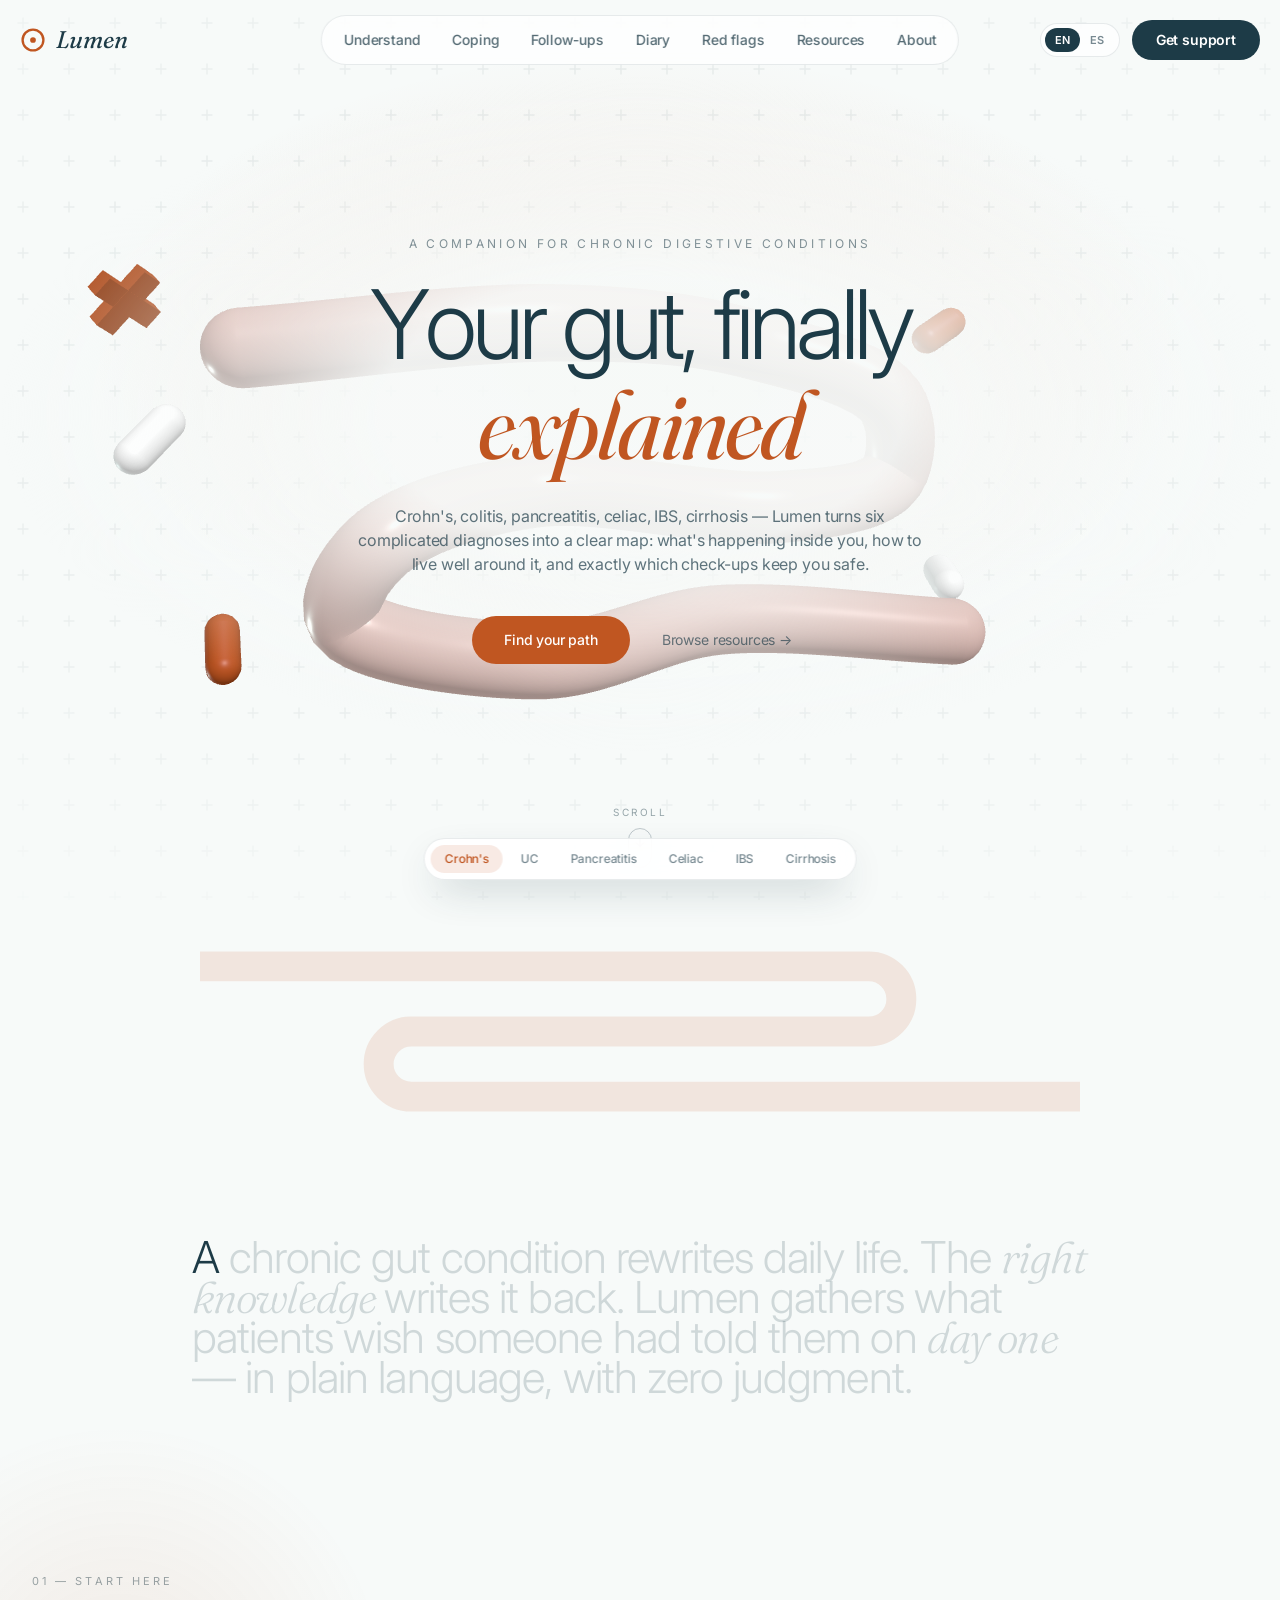
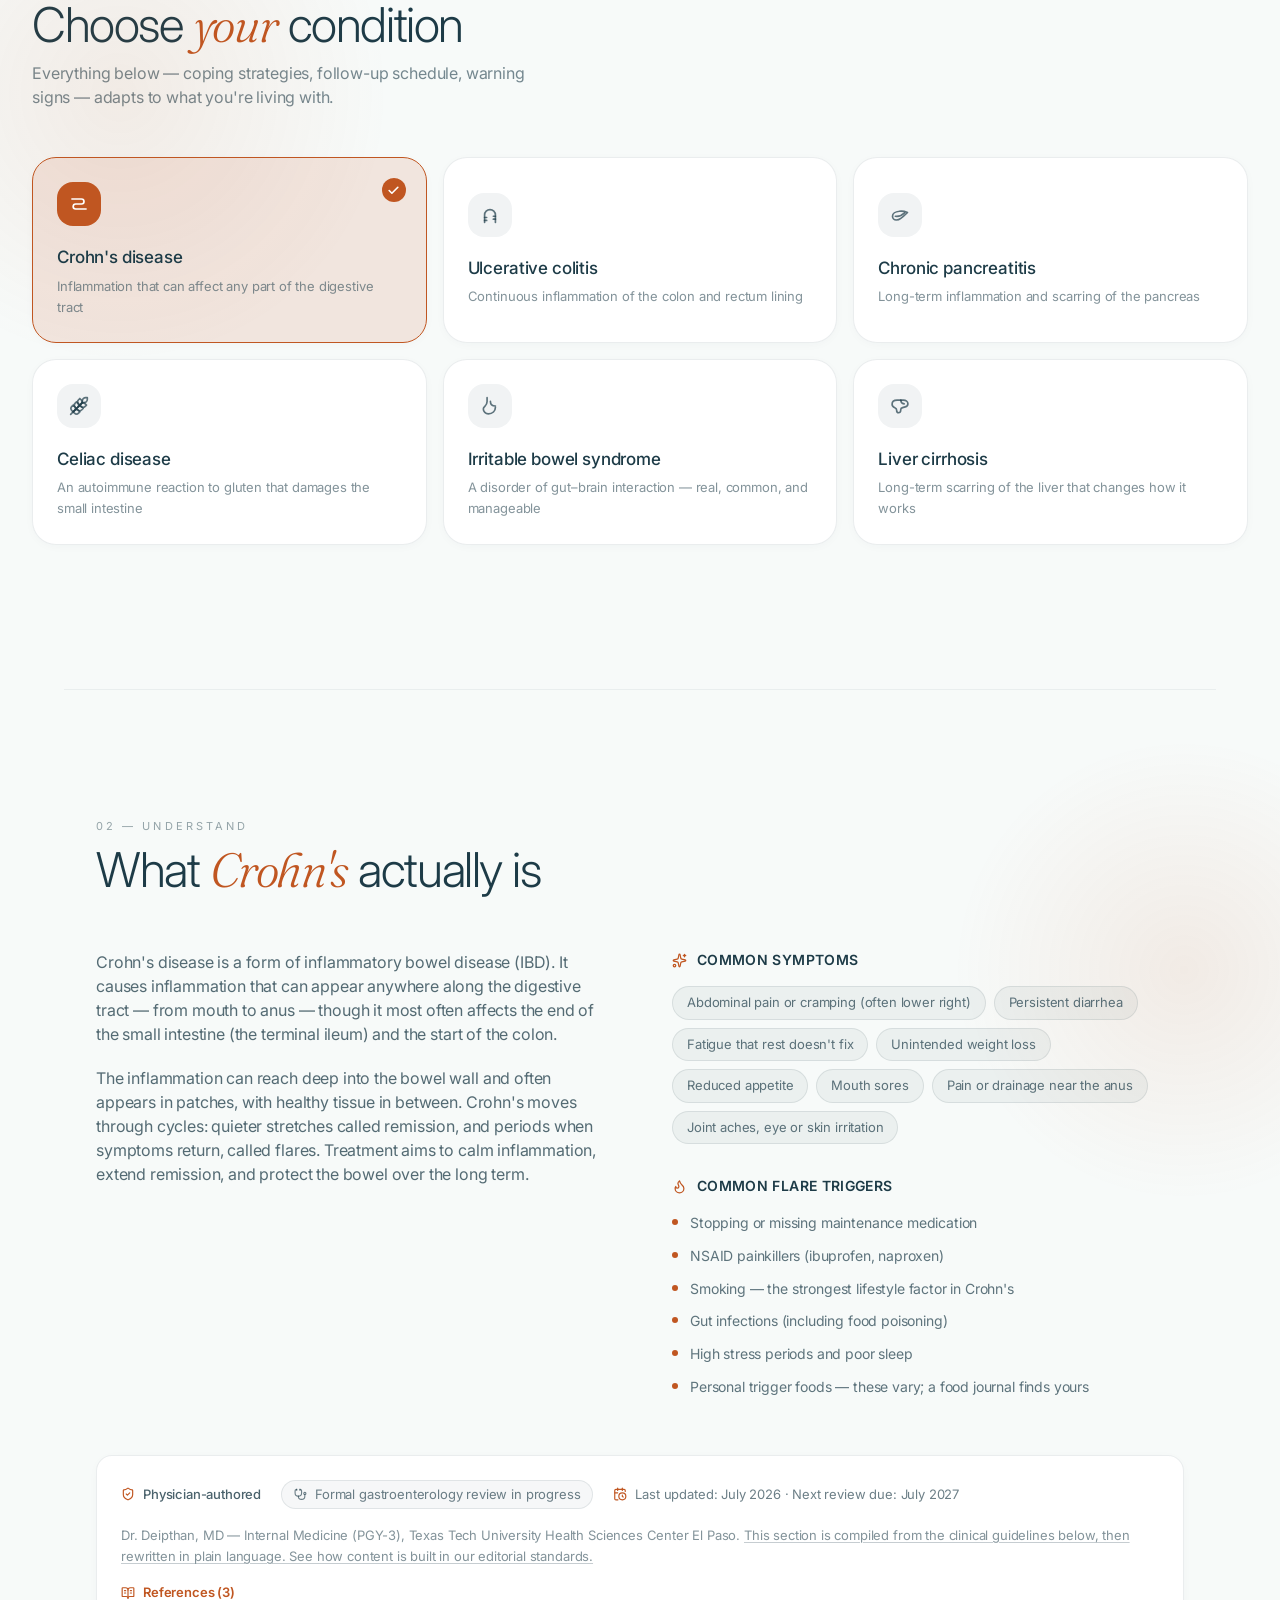
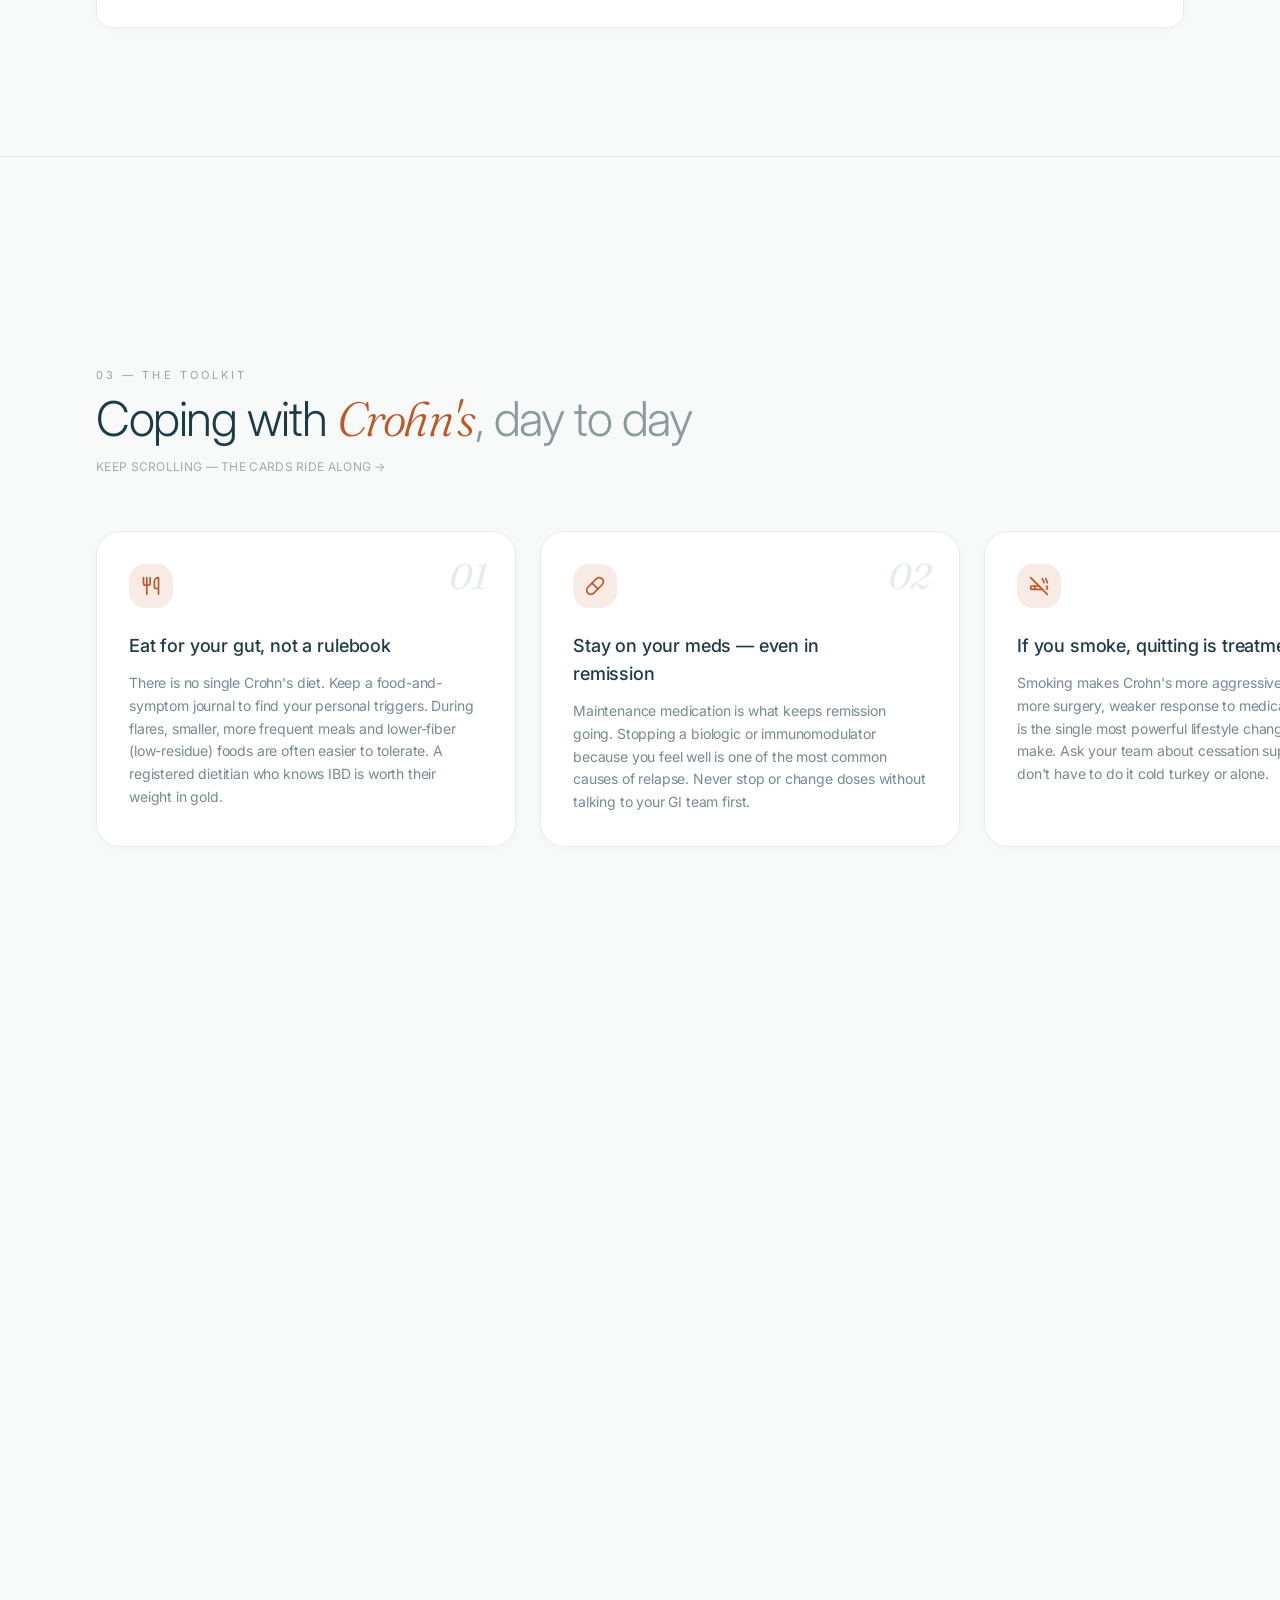
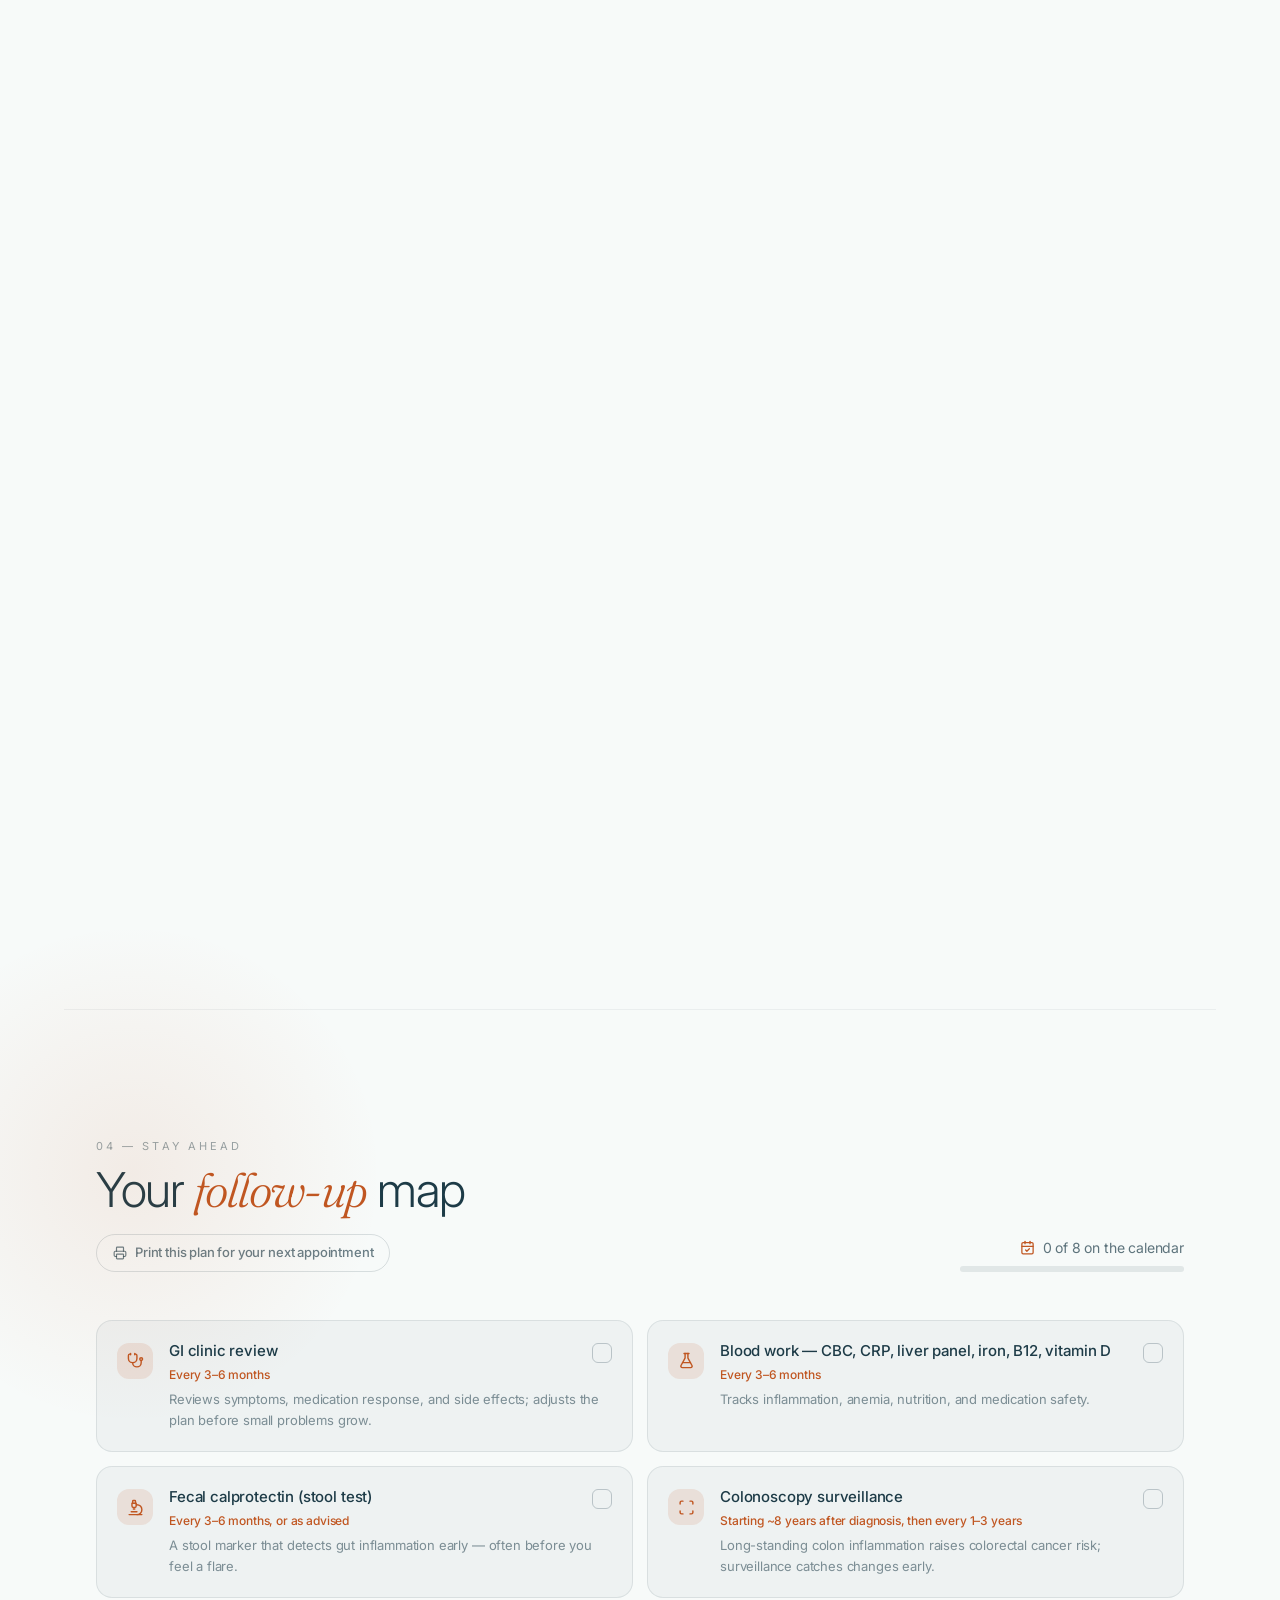
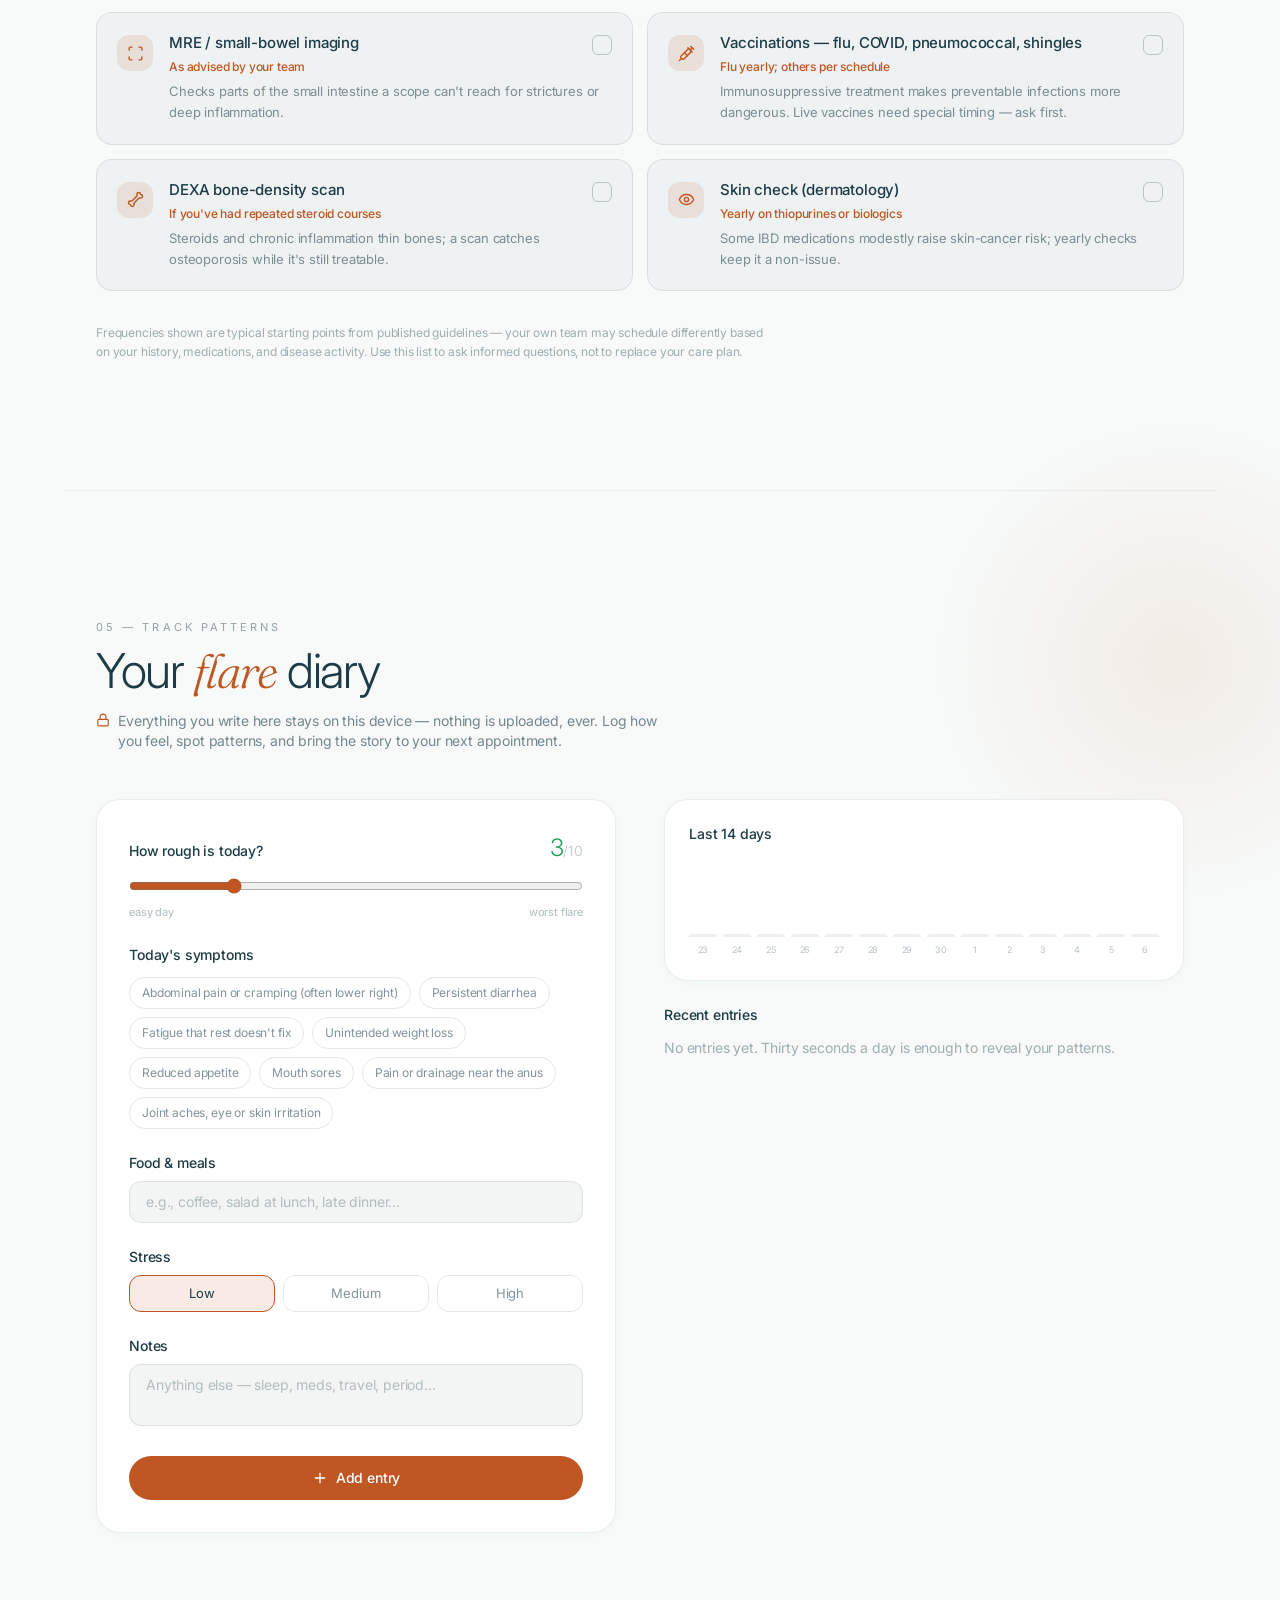
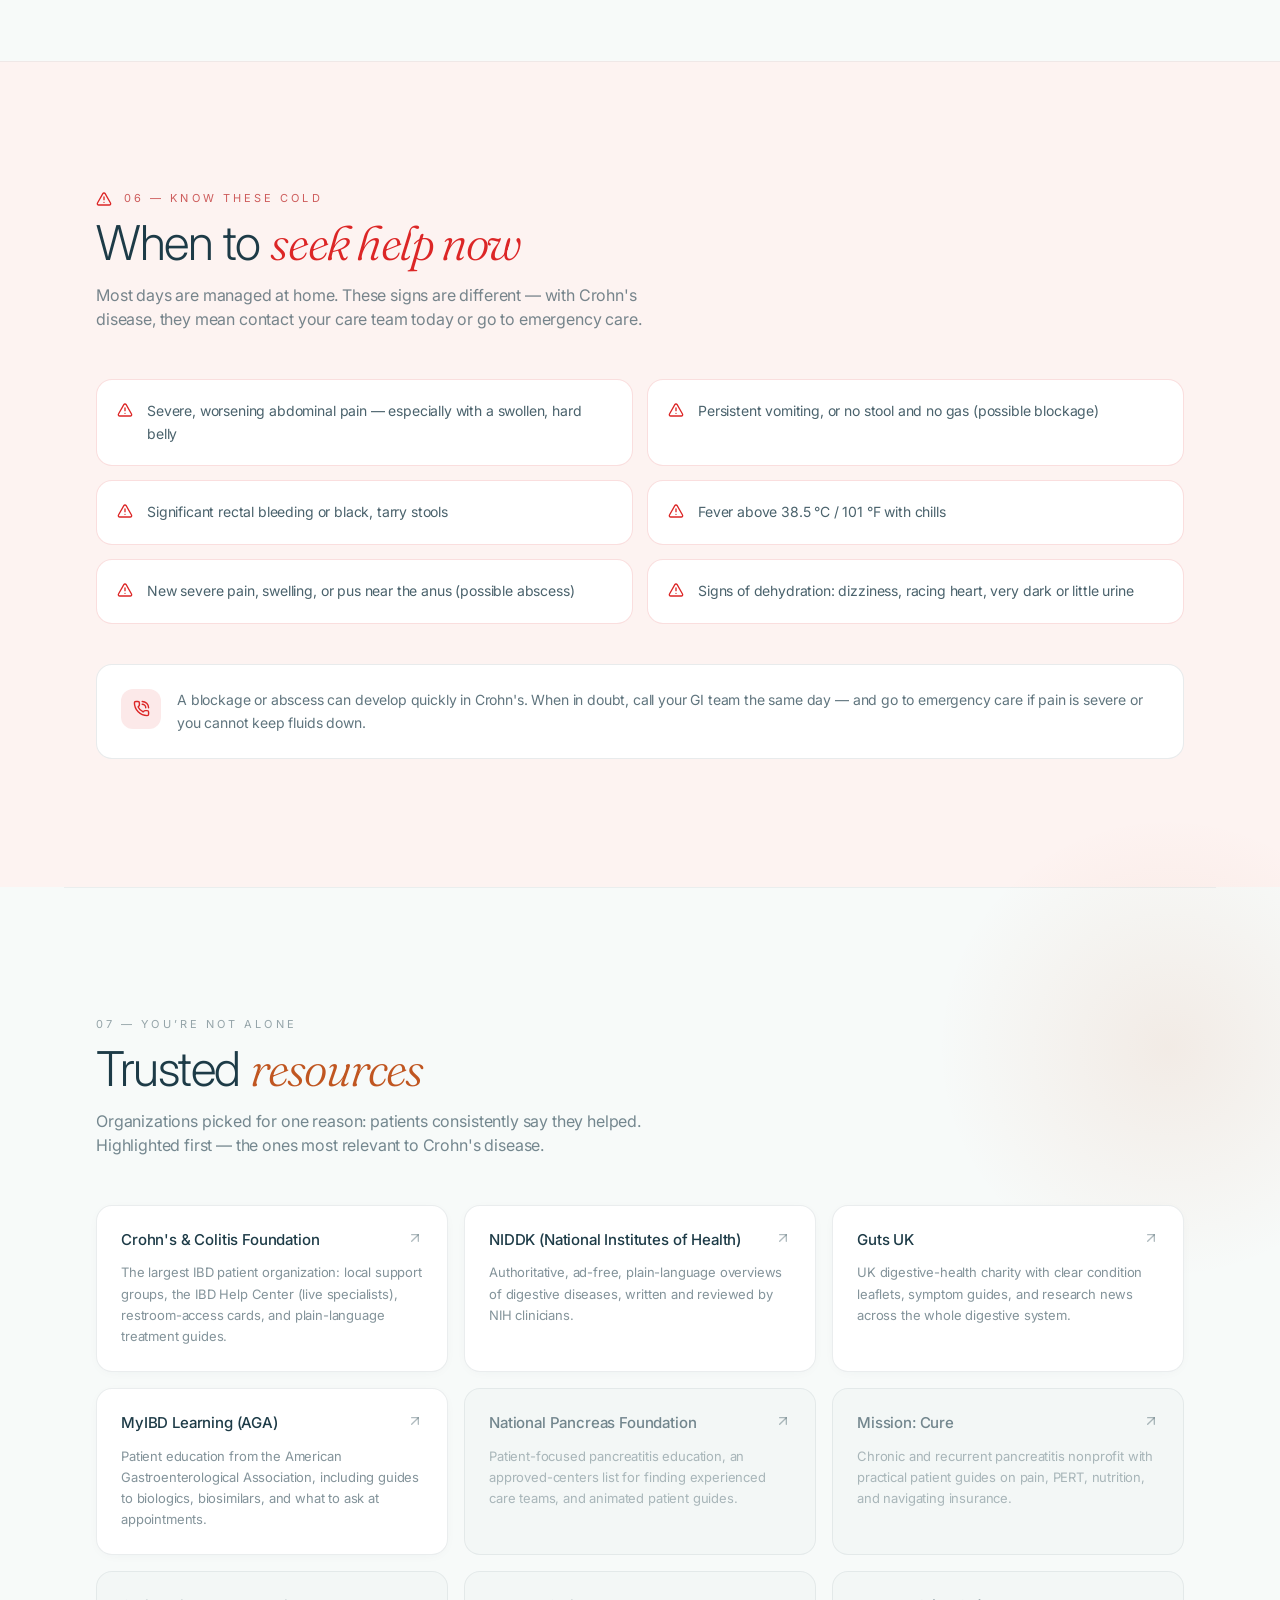
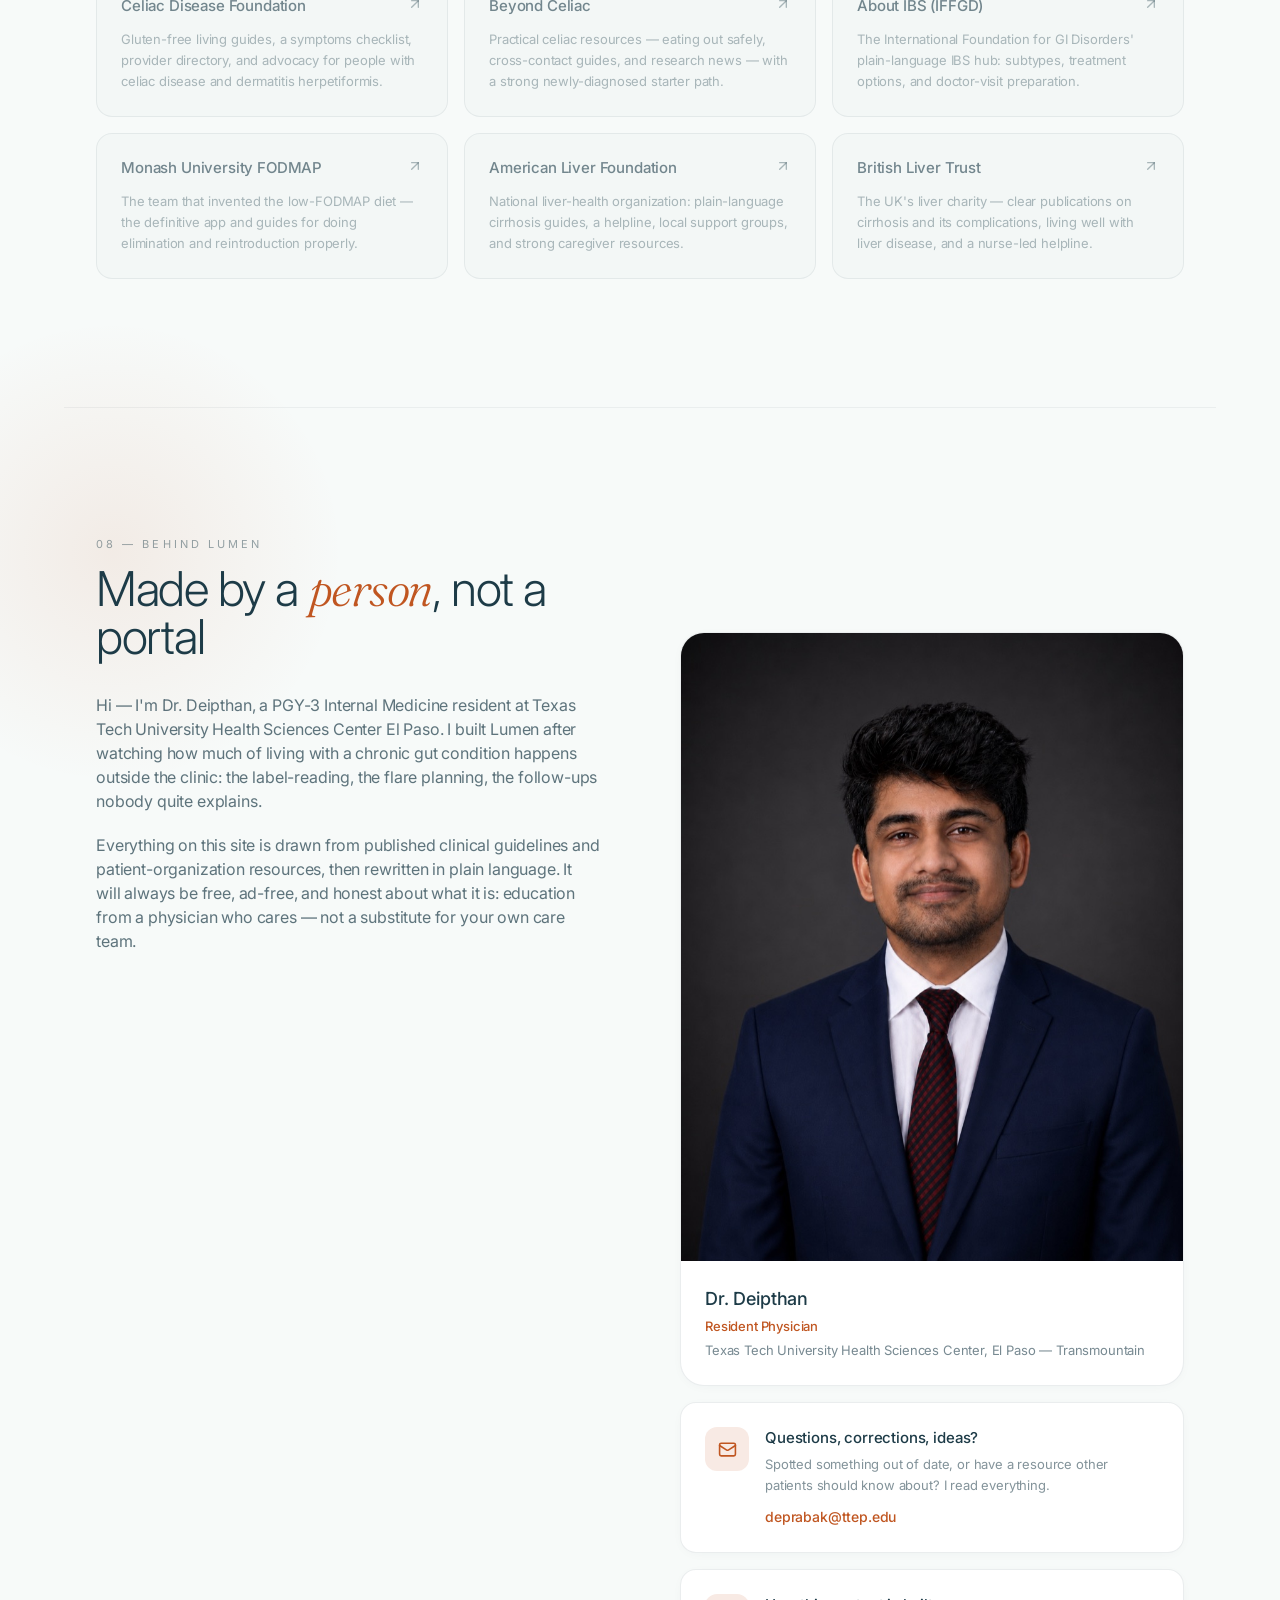
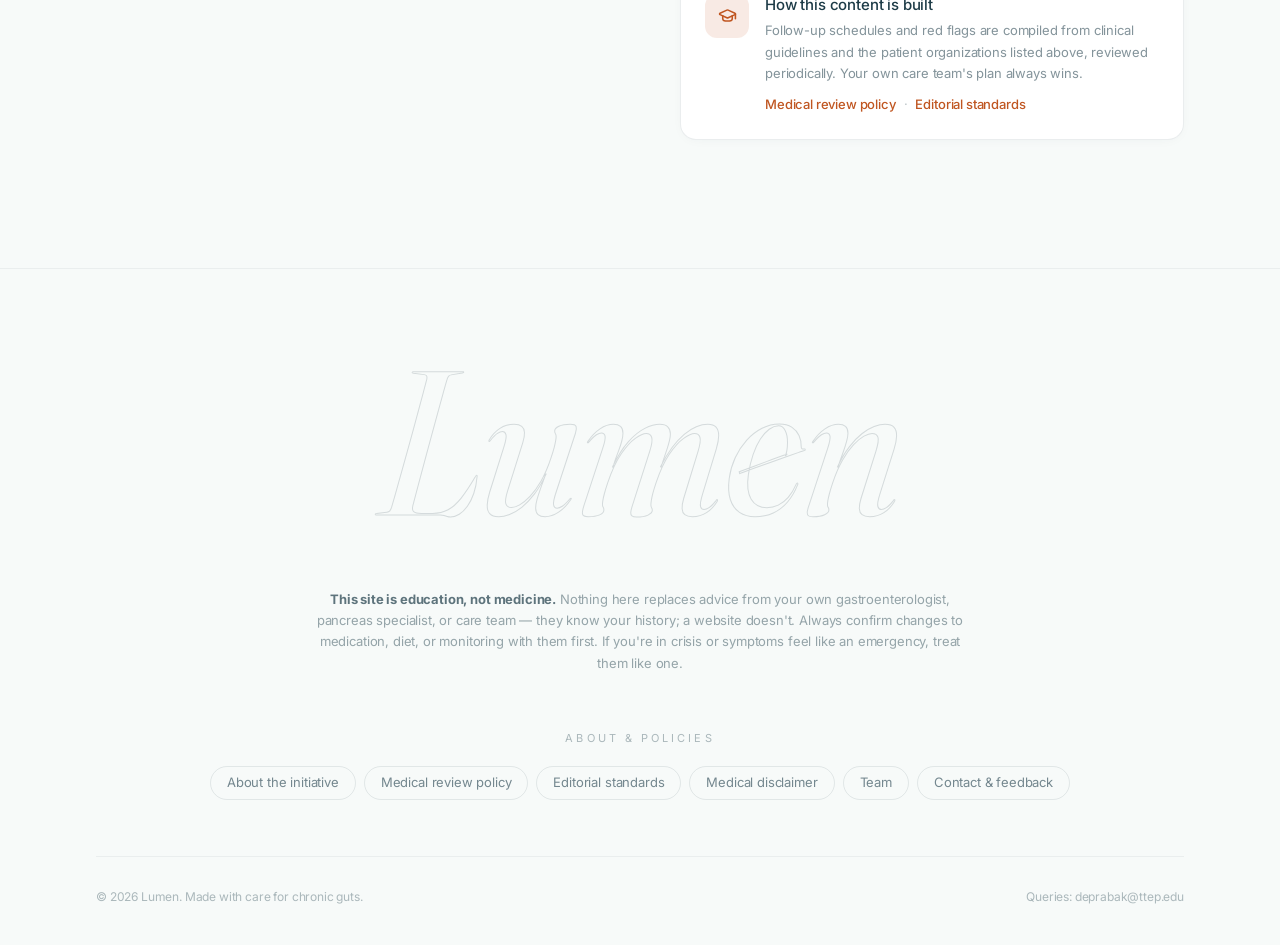
==== commit 09565e68: "Add files via upload" ====
--- a/index.html
+++ b/index.html
@@ -13,8 +13,8 @@
     <meta name="twitter:title" content="Lumen — living well with chronic GI conditions" />
     <meta name="twitter:description" content="A plain-language companion for Crohn's, colitis, chronic pancreatitis, celiac disease, IBS, and liver cirrhosis." />
     <title>Lumen — living well with chronic GI conditions</title>
-    <script type="module" crossorigin src="./index-ES_l3LZq.js"></script>
-    <link rel="stylesheet" crossorigin href="./index-Cpuw3s2j.css">
+    <script type="module" crossorigin src="./index-z-raEH5g.js"></script>
+    <link rel="stylesheet" crossorigin href="./index-BRYjyI83.css">
   </head>
   <body>
     <div id="root"></div>
--- a/index-BRYjyI83.css
+++ b/index-BRYjyI83.css
@@ -0,0 +1 @@
+@import "https://fonts.googleapis.com/css2?family=Inter:wght@300;400;500;600;700&family=Fraunces:ital,opsz,wght@0,9..144,300..600;1,9..144,300..600&display=swap";*,:before,:after,::backdrop{--tw-border-spacing-x:0;--tw-border-spacing-y:0;--tw-translate-x:0;--tw-translate-y:0;--tw-rotate:0;--tw-skew-x:0;--tw-skew-y:0;--tw-scale-x:1;--tw-scale-y:1;--tw-pan-x: ;--tw-pan-y: ;--tw-pinch-zoom: ;--tw-scroll-snap-strictness:proximity;--tw-gradient-from-position: ;--tw-gradient-via-position: ;--tw-gradient-to-position: ;--tw-ordinal: ;--tw-slashed-zero: ;--tw-numeric-figure: ;--tw-numeric-spacing: ;--tw-numeric-fraction: ;--tw-ring-inset: ;--tw-ring-offset-width:0px;--tw-ring-offset-color:#fff;--tw-ring-color:#3b82f680;--tw-ring-offset-shadow:0 0 #0000;--tw-ring-shadow:0 0 #0000;--tw-shadow:0 0 #0000;--tw-shadow-colored:0 0 #0000;--tw-blur: ;--tw-brightness: ;--tw-contrast: ;--tw-grayscale: ;--tw-hue-rotate: ;--tw-invert: ;--tw-saturate: ;--tw-sepia: ;--tw-drop-shadow: ;--tw-backdrop-blur: ;--tw-backdrop-brightness: ;--tw-backdrop-contrast: ;--tw-backdrop-grayscale: ;--tw-backdrop-hue-rotate: ;--tw-backdrop-invert: ;--tw-backdrop-opacity: ;--tw-backdrop-saturate: ;--tw-backdrop-sepia: ;--tw-contain-size: ;--tw-contain-layout: ;--tw-contain-paint: ;--tw-contain-style: }*,:before,:after{box-sizing:border-box;border:0 solid #e5e7eb}:before,:after{--tw-content:""}html,:host{-webkit-text-size-adjust:100%;tab-size:4;font-feature-settings:normal;font-variation-settings:normal;-webkit-tap-highlight-color:transparent;font-family:ui-sans-serif,system-ui,sans-serif,Apple Color Emoji,Segoe UI Emoji,Segoe UI Symbol,Noto Color Emoji;line-height:1.5}body{line-height:inherit;margin:0}hr{height:0;color:inherit;border-top-width:1px}abbr:where([title]){-webkit-text-decoration:underline dotted;text-decoration:underline dotted}h1,h2,h3,h4,h5,h6{font-size:inherit;font-weight:inherit}a{color:inherit;-webkit-text-decoration:inherit;text-decoration:inherit}b,strong{font-weight:bolder}code,kbd,samp,pre{font-feature-settings:normal;font-variation-settings:normal;font-family:ui-monospace,SFMono-Regular,Menlo,Monaco,Consolas,Liberation Mono,Courier New,monospace;font-size:1em}small{font-size:80%}sub,sup{vertical-align:baseline;font-size:75%;line-height:0;position:relative}sub{bottom:-.25em}sup{top:-.5em}table{text-indent:0;border-color:inherit;border-collapse:collapse}button,input,optgroup,select,textarea{font-feature-settings:inherit;font-variation-settings:inherit;font-family:inherit;font-size:100%;font-weight:inherit;line-height:inherit;letter-spacing:inherit;color:inherit;margin:0;padding:0}button,select{text-transform:none}button,input:where([type=button]),input:where([type=reset]),input:where([type=submit]){-webkit-appearance:button;background-color:#0000;background-image:none}:-moz-focusring{outline:auto}:-moz-ui-invalid{box-shadow:none}progress{vertical-align:baseline}::-webkit-inner-spin-button{height:auto}::-webkit-outer-spin-button{height:auto}[type=search]{-webkit-appearance:textfield;outline-offset:-2px}::-webkit-search-decoration{-webkit-appearance:none}::-webkit-file-upload-button{-webkit-appearance:button;font:inherit}summary{display:list-item}blockquote,dl,dd,h1,h2,h3,h4,h5,h6,hr,figure,p,pre{margin:0}fieldset{margin:0;padding:0}legend{padding:0}ol,ul,menu{margin:0;padding:0;list-style:none}dialog{padding:0}textarea{resize:vertical}input::-moz-placeholder{opacity:1;color:#9ca3af}textarea::-moz-placeholder{opacity:1;color:#9ca3af}input::placeholder,textarea::placeholder{opacity:1;color:#9ca3af}button,[role=button]{cursor:pointer}:disabled{cursor:default}img,svg,video,canvas,audio,iframe,embed,object{vertical-align:middle;display:block}img,video{max-width:100%;height:auto}[hidden]:where(:not([hidden=until-found])){display:none}.pointer-events-none{pointer-events:none}.visible{visibility:visible}.invisible{visibility:hidden}.fixed{position:fixed}.absolute{position:absolute}.relative{position:relative}.inset-0{inset:0}.-left-40{left:-10rem}.-left-48{left:-12rem}.-right-48{right:-12rem}.-right-52{right:-13rem}.-top-20{top:-5rem}.-top-24{top:-6rem}.-top-40{top:-10rem}.bottom-5{bottom:1.25rem}.bottom-8{bottom:2rem}.left-0{left:0}.left-1\/2{left:50%}.right-0{right:0}.right-5{right:1.25rem}.right-7{right:1.75rem}.top-0{top:0}.top-10{top:2.5rem}.top-5{top:1.25rem}.top-6{top:1.5rem}.top-\[40\%\]{top:40%}.z-10{z-index:10}.z-\[100\]{z-index:100}.z-\[90\]{z-index:90}.mx-2{margin-left:.5rem;margin-right:.5rem}.mx-auto{margin-left:auto;margin-right:auto}.mb-1{margin-bottom:.25rem}.mb-1\.5{margin-bottom:.375rem}.mb-10{margin-bottom:2.5rem}.mb-12{margin-bottom:3rem}.mb-14{margin-bottom:3.5rem}.mb-2{margin-bottom:.5rem}.mb-2\.5{margin-bottom:.625rem}.mb-20{margin-bottom:5rem}.mb-3{margin-bottom:.75rem}.mb-4{margin-bottom:1rem}.mb-5{margin-bottom:1.25rem}.mb-6{margin-bottom:1.5rem}.mb-8{margin-bottom:2rem}.mt-0\.5{margin-top:.125rem}.mt-1{margin-top:.25rem}.mt-1\.5{margin-top:.375rem}.mt-10{margin-top:2.5rem}.mt-14{margin-top:3.5rem}.mt-2{margin-top:.5rem}.mt-4{margin-top:1rem}.mt-5{margin-top:1.25rem}.mt-8{margin-top:2rem}.mt-\[7px\]{margin-top:7px}.mt-\[9px\]{margin-top:9px}.block{display:block}.inline-block{display:inline-block}.flex{display:flex}.inline-flex{display:inline-flex}.grid{display:grid}.hidden{display:none}.aspect-\[4\/3\]{aspect-ratio:4/3}.aspect-\[4\/5\]{aspect-ratio:4/5}.h-1\.5{height:.375rem}.h-10{height:2.5rem}.h-11{height:2.75rem}.h-24{height:6rem}.h-5{height:1.25rem}.h-6{height:1.5rem}.h-7{height:1.75rem}.h-9{height:2.25rem}.h-\[480px\]{height:480px}.h-\[500px\]{height:500px}.h-\[520px\]{height:520px}.h-\[560px\]{height:560px}.h-\[620px\]{height:620px}.h-full{height:100%}.h-screen{height:100vh}.max-h-\[420px\]{max-height:420px}.min-h-screen{min-height:100vh}.w-1\.5{width:.375rem}.w-10{width:2.5rem}.w-11{width:2.75rem}.w-5{width:1.25rem}.w-6{width:1.5rem}.w-7{width:1.75rem}.w-9{width:2.25rem}.w-\[480px\]{width:480px}.w-\[500px\]{width:500px}.w-\[520px\]{width:520px}.w-\[560px\]{width:560px}.w-\[min\(1100px\,130vw\)\]{width:min(1100px,130vw)}.w-full{width:100%}.min-w-0{min-width:0}.max-w-2xl{max-width:42rem}.max-w-3xl{max-width:48rem}.max-w-4xl{max-width:56rem}.max-w-6xl{max-width:72rem}.max-w-7xl{max-width:80rem}.max-w-\[94vw\]{max-width:94vw}.max-w-lg{max-width:32rem}.max-w-xl{max-width:36rem}.flex-1{flex:1}.shrink-0{flex-shrink:0}.grow{flex-grow:1}.-translate-x-1\/2{--tw-translate-x:-50%;transform:translate(var(--tw-translate-x), var(--tw-translate-y)) rotate(var(--tw-rotate)) skewX(var(--tw-skew-x)) skewY(var(--tw-skew-y)) scaleX(var(--tw-scale-x)) scaleY(var(--tw-scale-y))}.-translate-y-1\/2{--tw-translate-y:-50%;transform:translate(var(--tw-translate-x), var(--tw-translate-y)) rotate(var(--tw-rotate)) skewX(var(--tw-skew-x)) skewY(var(--tw-skew-y)) scaleX(var(--tw-scale-x)) scaleY(var(--tw-scale-y))}.translate-y-0{--tw-translate-y:0px;transform:translate(var(--tw-translate-x), var(--tw-translate-y)) rotate(var(--tw-rotate)) skewX(var(--tw-skew-x)) skewY(var(--tw-skew-y)) scaleX(var(--tw-scale-x)) scaleY(var(--tw-scale-y))}.translate-y-6{--tw-translate-y:1.5rem;transform:translate(var(--tw-translate-x), var(--tw-translate-y)) rotate(var(--tw-rotate)) skewX(var(--tw-skew-x)) skewY(var(--tw-skew-y)) scaleX(var(--tw-scale-x)) scaleY(var(--tw-scale-y))}.scale-100{--tw-scale-x:1;--tw-scale-y:1;transform:translate(var(--tw-translate-x), var(--tw-translate-y)) rotate(var(--tw-rotate)) skewX(var(--tw-skew-x)) skewY(var(--tw-skew-y)) scaleX(var(--tw-scale-x)) scaleY(var(--tw-scale-y))}.scale-50{--tw-scale-x:.5;--tw-scale-y:.5;transform:translate(var(--tw-translate-x), var(--tw-translate-y)) rotate(var(--tw-rotate)) skewX(var(--tw-skew-x)) skewY(var(--tw-skew-y)) scaleX(var(--tw-scale-x)) scaleY(var(--tw-scale-y))}.transform{transform:translate(var(--tw-translate-x), var(--tw-translate-y)) rotate(var(--tw-rotate)) skewX(var(--tw-skew-x)) skewY(var(--tw-skew-y)) scaleX(var(--tw-scale-x)) scaleY(var(--tw-scale-y))}.select-none{-webkit-user-select:none;user-select:none}.resize-none{resize:none}.resize{resize:both}.flex-col{flex-direction:column}.flex-wrap{flex-wrap:wrap}.items-start{align-items:flex-start}.items-end{align-items:flex-end}.items-center{align-items:center}.items-baseline{align-items:baseline}.justify-center{justify-content:center}.justify-between{justify-content:space-between}.gap-0\.5{gap:.125rem}.gap-1{gap:.25rem}.gap-1\.5{gap:.375rem}.gap-12{gap:3rem}.gap-2{gap:.5rem}.gap-2\.5{gap:.625rem}.gap-3{gap:.75rem}.gap-3\.5{gap:.875rem}.gap-4{gap:1rem}.gap-5{gap:1.25rem}.gap-6{gap:1.5rem}.gap-8{gap:2rem}.gap-x-2{-moz-column-gap:.5rem;column-gap:.5rem}.gap-x-5{-moz-column-gap:1.25rem;column-gap:1.25rem}.gap-y-2{row-gap:.5rem}.gap-y-2\.5{row-gap:.625rem}.space-y-10>:not([hidden])~:not([hidden]){--tw-space-y-reverse:0;margin-top:calc(2.5rem * calc(1 - var(--tw-space-y-reverse)));margin-bottom:calc(2.5rem * var(--tw-space-y-reverse))}.space-y-2\.5>:not([hidden])~:not([hidden]){--tw-space-y-reverse:0;margin-top:calc(.625rem * calc(1 - var(--tw-space-y-reverse)));margin-bottom:calc(.625rem * var(--tw-space-y-reverse))}.space-y-3>:not([hidden])~:not([hidden]){--tw-space-y-reverse:0;margin-top:calc(.75rem * calc(1 - var(--tw-space-y-reverse)));margin-bottom:calc(.75rem * var(--tw-space-y-reverse))}.space-y-4>:not([hidden])~:not([hidden]){--tw-space-y-reverse:0;margin-top:calc(1rem * calc(1 - var(--tw-space-y-reverse)));margin-bottom:calc(1rem * var(--tw-space-y-reverse))}.space-y-5>:not([hidden])~:not([hidden]){--tw-space-y-reverse:0;margin-top:calc(1.25rem * calc(1 - var(--tw-space-y-reverse)));margin-bottom:calc(1.25rem * var(--tw-space-y-reverse))}.space-y-6>:not([hidden])~:not([hidden]){--tw-space-y-reverse:0;margin-top:calc(1.5rem * calc(1 - var(--tw-space-y-reverse)));margin-bottom:calc(1.5rem * var(--tw-space-y-reverse))}.space-y-8>:not([hidden])~:not([hidden]){--tw-space-y-reverse:0;margin-top:calc(2rem * calc(1 - var(--tw-space-y-reverse)));margin-bottom:calc(2rem * var(--tw-space-y-reverse))}.overflow-hidden{overflow:hidden}.overflow-x-auto{overflow-x:auto}.overflow-y-auto{overflow-y:auto}.truncate{text-overflow:ellipsis;white-space:nowrap;overflow:hidden}.whitespace-nowrap{white-space:nowrap}.rounded-2xl{border-radius:1rem}.rounded-3xl{border-radius:1.5rem}.rounded-full{border-radius:9999px}.rounded-lg{border-radius:.5rem}.rounded-md{border-radius:.375rem}.rounded-xl{border-radius:.75rem}.rounded-t-md{border-top-left-radius:.375rem;border-top-right-radius:.375rem}.border{border-width:1px}.border-t{border-top-width:1px}.border-dashed{border-style:dashed}.border-ink\/10{border-color:#1d3b471a}.border-ink\/15{border-color:#1d3b4726}.border-ink\/25{border-color:#1d3b4740}.border-ink\/\[0\.06\]{border-color:#1d3b470f}.border-ink\/\[0\.07\]{border-color:#1d3b4712}.border-red-600\/15{border-color:#dc262626}.border-transparent{border-color:#0000}.bg-\[\#fdf3f1\]{--tw-bg-opacity:1;background-color:rgb(253 243 241/var(--tw-bg-opacity,1))}.bg-ink{--tw-bg-opacity:1;background-color:rgb(29 59 71/var(--tw-bg-opacity,1))}.bg-ink\/10{background-color:#1d3b471a}.bg-ink\/\[0\.015\]{background-color:#1d3b4704}.bg-ink\/\[0\.02\]{background-color:#1d3b4705}.bg-ink\/\[0\.04\]{background-color:#1d3b470a}.bg-ink\/\[0\.05\]{background-color:#1d3b470d}.bg-red-600\/10{background-color:#dc26261a}.bg-white{--tw-bg-opacity:1;background-color:rgb(255 255 255/var(--tw-bg-opacity,1))}.bg-white\/70{background-color:#ffffffb3}.bg-white\/75{background-color:#ffffffbf}.bg-white\/90{background-color:#ffffffe6}.\!bg-none{background-image:none!important}.object-cover{-o-object-fit:cover;object-fit:cover}.p-1{padding:.25rem}.p-4{padding:1rem}.p-5{padding:1.25rem}.p-6{padding:1.5rem}.p-7{padding:1.75rem}.p-8{padding:2rem}.px-1\.5{padding-left:.375rem;padding-right:.375rem}.px-2{padding-left:.5rem;padding-right:.5rem}.px-2\.5{padding-left:.625rem;padding-right:.625rem}.px-3{padding-left:.75rem;padding-right:.75rem}.px-3\.5{padding-left:.875rem;padding-right:.875rem}.px-4{padding-left:1rem;padding-right:1rem}.px-5{padding-left:1.25rem;padding-right:1.25rem}.px-6{padding-left:1.5rem;padding-right:1.5rem}.px-7{padding-left:1.75rem;padding-right:1.75rem}.px-8{padding-left:2rem;padding-right:2rem}.py-1{padding-top:.25rem;padding-bottom:.25rem}.py-1\.5{padding-top:.375rem;padding-bottom:.375rem}.py-2{padding-top:.5rem;padding-bottom:.5rem}.py-2\.5{padding-top:.625rem;padding-bottom:.625rem}.py-24{padding-top:6rem;padding-bottom:6rem}.py-3{padding-top:.75rem;padding-bottom:.75rem}.py-3\.5{padding-top:.875rem;padding-bottom:.875rem}.pb-10{padding-bottom:2.5rem}.pb-24{padding-bottom:6rem}.pb-28{padding-bottom:7rem}.pb-32{padding-bottom:8rem}.pl-3{padding-left:.75rem}.pr-1{padding-right:.25rem}.pr-10{padding-right:2.5rem}.pr-4{padding-right:1rem}.pt-10{padding-top:2.5rem}.pt-2{padding-top:.5rem}.pt-20{padding-top:5rem}.pt-32{padding-top:8rem}.pt-4{padding-top:1rem}.pt-8{padding-top:2rem}.text-left{text-align:left}.text-center{text-align:center}.text-2xl{font-size:1.5rem;line-height:2rem}.text-3xl{font-size:1.875rem;line-height:2.25rem}.text-4xl{font-size:2.25rem;line-height:2.5rem}.text-5xl{font-size:3rem;line-height:1}.text-\[10px\]{font-size:10px}.text-\[11px\]{font-size:11px}.text-\[12px\]{font-size:12px}.text-\[13px\]{font-size:13px}.text-\[15px\]{font-size:15px}.text-\[17px\]{font-size:17px}.text-\[22vw\]{font-size:22vw}.text-\[9px\]{font-size:9px}.text-lg{font-size:1.125rem;line-height:1.75rem}.text-sm{font-size:.875rem;line-height:1.25rem}.text-xl{font-size:1.25rem;line-height:1.75rem}.text-xs{font-size:.75rem;line-height:1rem}.font-light{font-weight:300}.font-medium{font-weight:500}.font-normal{font-weight:400}.font-semibold{font-weight:600}.uppercase{text-transform:uppercase}.italic{font-style:italic}.tabular-nums{--tw-numeric-spacing:tabular-nums;font-variant-numeric:var(--tw-ordinal) var(--tw-slashed-zero) var(--tw-numeric-figure) var(--tw-numeric-spacing) var(--tw-numeric-fraction)}.leading-\[0\.9\]{line-height:.9}.leading-\[1\.02\]{line-height:1.02}.leading-relaxed{line-height:1.625}.leading-snug{line-height:1.375}.tracking-\[-0\.01em\]{letter-spacing:-.01em}.tracking-\[-0\.02em\]{letter-spacing:-.02em}.tracking-\[-0\.03em\]{letter-spacing:-.03em}.tracking-\[0\.25em\]{letter-spacing:.25em}.tracking-\[0\.28em\]{letter-spacing:.28em}.tracking-wide{letter-spacing:.025em}.text-ink{--tw-text-opacity:1;color:rgb(29 59 71/var(--tw-text-opacity,1))}.text-ink\/10{color:#1d3b471a}.text-ink\/30{color:#1d3b474d}.text-ink\/35{color:#1d3b4759}.text-ink\/40{color:#1d3b4766}.text-ink\/45{color:#1d3b4773}.text-ink\/50{color:#1d3b4780}.text-ink\/55{color:#1d3b478c}.text-ink\/60{color:#1d3b4799}.text-ink\/65{color:#1d3b47a6}.text-ink\/70{color:#1d3b47b3}.text-ink\/75{color:#1d3b47bf}.text-ink\/80{color:#1d3b47cc}.text-red-600{--tw-text-opacity:1;color:rgb(220 38 38/var(--tw-text-opacity,1))}.text-red-700\/70{color:#b91c1cb3}.text-red-700\/80{color:#b91c1ccc}.text-white{--tw-text-opacity:1;color:rgb(255 255 255/var(--tw-text-opacity,1))}.underline{text-decoration-line:underline}.decoration-ink\/25{text-decoration-color:#1d3b4740}.underline-offset-2{text-underline-offset:2px}.accent-\[var\(--accent\)\]{accent-color:var(--accent)}.opacity-0{opacity:0}.opacity-100{opacity:1}.opacity-50{opacity:.5}.shadow-\[0_16px_40px_-12px_rgba\(29\,59\,71\,0\.3\)\]{--tw-shadow:0 16px 40px -12px #1d3b474d;--tw-shadow-colored:0 16px 40px -12px var(--tw-shadow-color);box-shadow:var(--tw-ring-offset-shadow,0 0 #0000), var(--tw-ring-shadow,0 0 #0000), var(--tw-shadow)}.outline-none{outline-offset:2px;outline:2px solid #0000}.ring{--tw-ring-offset-shadow:var(--tw-ring-inset) 0 0 0 var(--tw-ring-offset-width) var(--tw-ring-offset-color);--tw-ring-shadow:var(--tw-ring-inset) 0 0 0 calc(3px + var(--tw-ring-offset-width)) var(--tw-ring-color);box-shadow:var(--tw-ring-offset-shadow), var(--tw-ring-shadow), var(--tw-shadow,0 0 #0000)}.filter{filter:var(--tw-blur) var(--tw-brightness) var(--tw-contrast) var(--tw-grayscale) var(--tw-hue-rotate) var(--tw-invert) var(--tw-saturate) var(--tw-sepia) var(--tw-drop-shadow)}.backdrop-blur-md{--tw-backdrop-blur:blur(12px);-webkit-backdrop-filter:var(--tw-backdrop-blur) var(--tw-backdrop-brightness) var(--tw-backdrop-contrast) var(--tw-backdrop-grayscale) var(--tw-backdrop-hue-rotate) var(--tw-backdrop-invert) var(--tw-backdrop-opacity) var(--tw-backdrop-saturate) var(--tw-backdrop-sepia);backdrop-filter:var(--tw-backdrop-blur) var(--tw-backdrop-brightness) var(--tw-backdrop-contrast) var(--tw-backdrop-grayscale) var(--tw-backdrop-hue-rotate) var(--tw-backdrop-invert) var(--tw-backdrop-opacity) var(--tw-backdrop-saturate) var(--tw-backdrop-sepia)}.transition-all{transition-property:all;transition-duration:.15s;transition-timing-function:cubic-bezier(.4,0,.2,1)}.transition-colors{transition-property:color,background-color,border-color,text-decoration-color,fill,stroke;transition-duration:.15s;transition-timing-function:cubic-bezier(.4,0,.2,1)}.transition-shadow{transition-property:box-shadow;transition-duration:.15s;transition-timing-function:cubic-bezier(.4,0,.2,1)}.transition-transform{transition-property:transform;transition-duration:.15s;transition-timing-function:cubic-bezier(.4,0,.2,1)}.duration-500{transition-duration:.5s}.duration-700{transition-duration:.7s}.ease-out{transition-timing-function:cubic-bezier(0,0,.2,1)}:root{--accent:#0f8377;--accent-soft:#0f83771f;--bg:#f7faf9;--ink:#1d3b47}body{font-family:Inter,sans-serif}button,input,textarea,select{font-family:inherit}.font-playfair,.font-playfair *{font-optical-sizing:auto;font-family:Fraunces,Georgia,serif}html{scroll-behavior:auto}html.lenis,html.lenis body{height:auto}.lenis.lenis-smooth{scroll-behavior:auto!important}body{background:var(--bg);color:var(--ink);-webkit-font-smoothing:antialiased}html,body{overflow-x:clip}@supports not (overflow:clip){html,body{overflow-x:hidden}}::selection{background:var(--accent-soft);color:var(--ink)}::-webkit-scrollbar{width:9px}::-webkit-scrollbar-track{background:#eef3f2}::-webkit-scrollbar-thumb{background:#c8d5d3;border-radius:5px}::-webkit-scrollbar-thumb:hover{background:#aec0bd}.glow{pointer-events:none;background:radial-gradient(circle, var(--accent) 0%, transparent 68%);opacity:.09;border-radius:9999px;transition:background .8s;animation:14s ease-in-out infinite alternate glowDrift;position:absolute}@keyframes glowDrift{0%{transform:translate(0)scale(1)}to{transform:translate(4%,6%)scale(1.12)}}.card{background:#fff;border:1px solid #1d3b4717;box-shadow:0 2px 14px -6px #1d3b4714}.cursor-dot,.cursor-ring{z-index:400;pointer-events:none;will-change:transform;border-radius:9999px;position:fixed;top:0;left:0}.cursor-dot{background:var(--accent);width:8px;height:8px}.cursor-ring{border:1px solid #1d3b4759;width:38px;height:38px;transition:width .3s cubic-bezier(.16,1,.3,1),height .3s cubic-bezier(.16,1,.3,1),border-color .3s,background-color .3s}.cursor-ring.is-hover{border-color:var(--accent);background:var(--accent-soft);width:60px;height:60px}@media (pointer:coarse){.cursor-dot,.cursor-ring{display:none}}.headline-line{margin:-.05em -.12em -.14em;padding:.05em .12em .14em;overflow:hidden}.headline-line .char{will-change:transform;display:inline-block;transform:translateY(130%)rotate(4deg)}.word-reveal .w{color:#1d3b472e;transition:color .5s}.word-reveal .w.lit{color:var(--ink)}.word-reveal .w.lit.em{color:var(--accent)}.outline-text{color:#0000;-webkit-text-stroke:1px #1d3b4729}.hero-scrolldot{animation:2.2s cubic-bezier(.45,0,.55,1) infinite scrollNudge}@keyframes scrollNudge{0%,to{opacity:1;transform:translateY(0)}60%{opacity:.2;transform:translateY(14px)}61%{opacity:0;transform:translateY(0)}}.card-lift{transition:transform .5s cubic-bezier(.16,1,.3,1),border-color .5s,box-shadow .5s}.card-lift:hover{border-color:#1d3b472e;border-color:color-mix(in srgb, var(--accent) 45%, transparent);box-shadow:0 24px 50px -24px #1d3b4747, 0 12px 40px -18px var(--accent-soft);transform:translateY(-6px)}.cta-pulse{animation:3.2s ease-in-out infinite ctaPulse}@keyframes ctaPulse{0%,to{box-shadow:0 8px 40px -8px var(--accent-soft), 0 0 0 0 var(--accent-soft)}50%{box-shadow:0 8px 40px -8px var(--accent-soft), 0 0 0 12px #0000}}.check-strike{position:relative}.check-strike:after{content:"";transform-origin:0;background:currentColor;width:100%;height:1px;transition:transform .45s cubic-bezier(.16,1,.3,1);position:absolute;top:50%;left:0;transform:scaleX(0)}.checked .check-strike:after{transform:scaleX(1)}@media (prefers-reduced-motion:reduce){.hero-scrolldot,.glow,.cta-pulse{animation:none}.headline-line .char{transform:none!important}*{transition-duration:.01ms!important}}@media print{body{background:#fff!important}nav,section#top,#conditions,#coping,#understand,#resources,#about,footer,.cursor-dot,.cursor-ring,.glow,[data-dock]{display:none!important}main>section{border:none!important}#followups,#redflags,#diary{opacity:1!important;background:#fff!important;padding:1.5rem 0!important;display:block!important;transform:none!important}#followups *,#redflags *,#diary *{color:#111!important;opacity:1!important;box-shadow:none!important;text-shadow:none!important;background:#fff!important;border-color:#d5d5d5!important;transform:none!important}#followups [data-fu-row],#redflags li,#diary li,#redflags .card,#redflags div[class*=rounded-2xl]{-moz-column-break-inside:avoid;break-inside:avoid}#diary .no-print{display:none!important}#diary ul{max-height:none!important;overflow:visible!important}.print-note{display:block!important}}.print-note{display:none}.placeholder\:text-ink\/30::placeholder{color:#1d3b474d}.placeholder\:text-ink\/35::placeholder{color:#1d3b4759}.hover\:scale-\[1\.02\]:hover{--tw-scale-x:1.02;--tw-scale-y:1.02;transform:translate(var(--tw-translate-x), var(--tw-translate-y)) rotate(var(--tw-rotate)) skewX(var(--tw-skew-x)) skewY(var(--tw-skew-y)) scaleX(var(--tw-scale-x)) scaleY(var(--tw-scale-y))}.hover\:border-ink\/25:hover{border-color:#1d3b4740}.hover\:border-ink\/30:hover{border-color:#1d3b474d}.hover\:border-ink\/35:hover{border-color:#1d3b4759}.hover\:bg-ink\/10:hover{background-color:#1d3b471a}.hover\:bg-ink\/90:hover{background-color:#1d3b47e6}.hover\:bg-ink\/\[0\.06\]:hover{background-color:#1d3b470f}.hover\:text-ink:hover{--tw-text-opacity:1;color:rgb(29 59 71/var(--tw-text-opacity,1))}.hover\:text-ink\/70:hover{color:#1d3b47b3}.hover\:text-red-500:hover{--tw-text-opacity:1;color:rgb(239 68 68/var(--tw-text-opacity,1))}.hover\:underline:hover{text-decoration-line:underline}.hover\:opacity-80:hover{opacity:.8}.hover\:shadow-lg:hover{--tw-shadow:0 10px 15px -3px #0000001a, 0 4px 6px -4px #0000001a;--tw-shadow-colored:0 10px 15px -3px var(--tw-shadow-color), 0 4px 6px -4px var(--tw-shadow-color);box-shadow:var(--tw-ring-offset-shadow,0 0 #0000), var(--tw-ring-shadow,0 0 #0000), var(--tw-shadow)}.focus\:border-ink\/30:focus{border-color:#1d3b474d}.focus\:border-transparent:focus{border-color:#0000}.focus\:outline-none:focus{outline-offset:2px;outline:2px solid #0000}.focus\:ring-2:focus{--tw-ring-offset-shadow:var(--tw-ring-inset) 0 0 0 var(--tw-ring-offset-width) var(--tw-ring-offset-color);--tw-ring-shadow:var(--tw-ring-inset) 0 0 0 calc(2px + var(--tw-ring-offset-width)) var(--tw-ring-color);box-shadow:var(--tw-ring-offset-shadow), var(--tw-ring-shadow), var(--tw-shadow,0 0 #0000)}.active\:scale-95:active{--tw-scale-x:.95;--tw-scale-y:.95;transform:translate(var(--tw-translate-x), var(--tw-translate-y)) rotate(var(--tw-rotate)) skewX(var(--tw-skew-x)) skewY(var(--tw-skew-y)) scaleX(var(--tw-scale-x)) scaleY(var(--tw-scale-y))}.disabled\:opacity-60:disabled{opacity:.6}.group:hover .group-hover\:-translate-y-0\.5{--tw-translate-y:-.125rem;transform:translate(var(--tw-translate-x), var(--tw-translate-y)) rotate(var(--tw-rotate)) skewX(var(--tw-skew-x)) skewY(var(--tw-skew-y)) scaleX(var(--tw-scale-x)) scaleY(var(--tw-scale-y))}.group:hover .group-hover\:translate-x-0\.5{--tw-translate-x:.125rem;transform:translate(var(--tw-translate-x), var(--tw-translate-y)) rotate(var(--tw-rotate)) skewX(var(--tw-skew-x)) skewY(var(--tw-skew-y)) scaleX(var(--tw-scale-x)) scaleY(var(--tw-scale-y))}.group:hover .group-hover\:border-ink\/50{border-color:#1d3b4780}.group:hover .group-hover\:text-ink{--tw-text-opacity:1;color:rgb(29 59 71/var(--tw-text-opacity,1))}.group:hover .group-hover\:underline{text-decoration-line:underline}@media (width>=640px){.sm\:mb-28{margin-bottom:7rem}.sm\:block{display:block}.sm\:hidden{display:none}.sm\:grid-cols-2{grid-template-columns:repeat(2,minmax(0,1fr))}.sm\:flex-row{flex-direction:row}.sm\:items-center{align-items:center}.sm\:p-5{padding:1.25rem}.sm\:p-8{padding:2rem}.sm\:px-8{padding-left:2rem;padding-right:2rem}.sm\:py-32{padding-top:8rem;padding-bottom:8rem}.sm\:pb-36{padding-bottom:9rem}.sm\:pb-44{padding-bottom:11rem}.sm\:pt-40{padding-top:10rem}.sm\:text-2xl{font-size:1.5rem;line-height:2rem}.sm\:text-4xl{font-size:2.25rem;line-height:2.5rem}.sm\:text-5xl{font-size:3rem;line-height:1}.sm\:text-7xl{font-size:4.5rem;line-height:1}.sm\:text-\[16vw\]{font-size:16vw}.sm\:text-base{font-size:1rem;line-height:1.5rem}.sm\:text-xs{font-size:.75rem;line-height:1rem}}@media (width>=768px){.md\:w-56{width:14rem}.md\:grid-cols-2{grid-template-columns:repeat(2,minmax(0,1fr))}.md\:flex-row{flex-direction:row}.md\:items-end{align-items:flex-end}.md\:justify-end{justify-content:flex-end}.md\:justify-between{justify-content:space-between}.md\:text-right{text-align:right}.md\:text-8xl{font-size:6rem;line-height:1}.md\:text-\[2\.75rem\]{font-size:2.75rem}}@media (width>=1024px){.lg\:mx-0{margin-left:0;margin-right:0}.lg\:mb-14{margin-bottom:3.5rem}.lg\:block{display:block}.lg\:flex{display:flex}.lg\:h-screen{height:100vh}.lg\:w-\[420px\]{width:420px}.lg\:w-max{width:max-content}.lg\:max-w-none{max-width:none}.lg\:grid-cols-2{grid-template-columns:repeat(2,minmax(0,1fr))}.lg\:grid-cols-3{grid-template-columns:repeat(3,minmax(0,1fr))}.lg\:flex-row{flex-direction:row}.lg\:gap-12{gap:3rem}.lg\:gap-16{gap:4rem}.lg\:gap-20{gap:5rem}.lg\:gap-6{gap:1.5rem}.lg\:py-0{padding-top:0;padding-bottom:0}.lg\:pl-\[max\(2rem\,calc\(\(100vw-72rem\)\/2\+2rem\)\)\]{padding-left:max(2rem,50vw - 34rem)}.lg\:pr-24{padding-right:6rem}.lg\:pt-24{padding-top:6rem}}
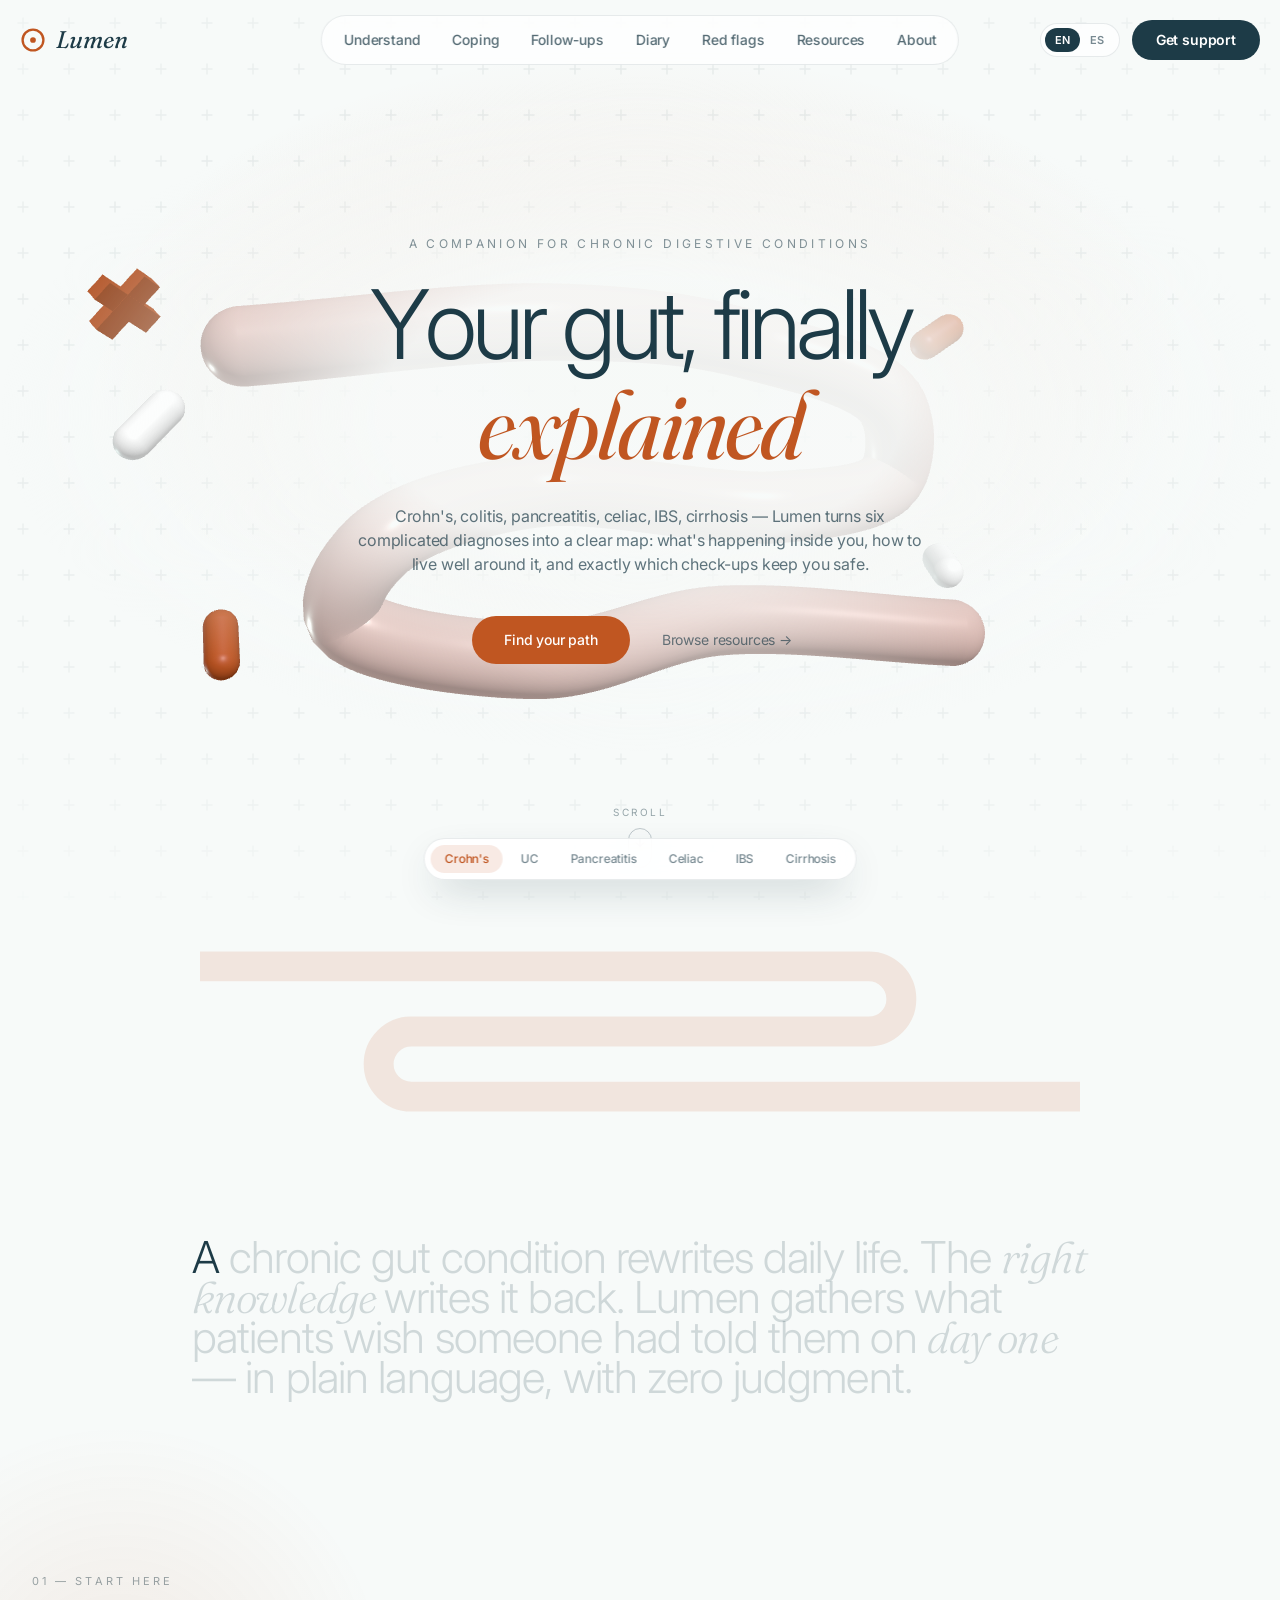
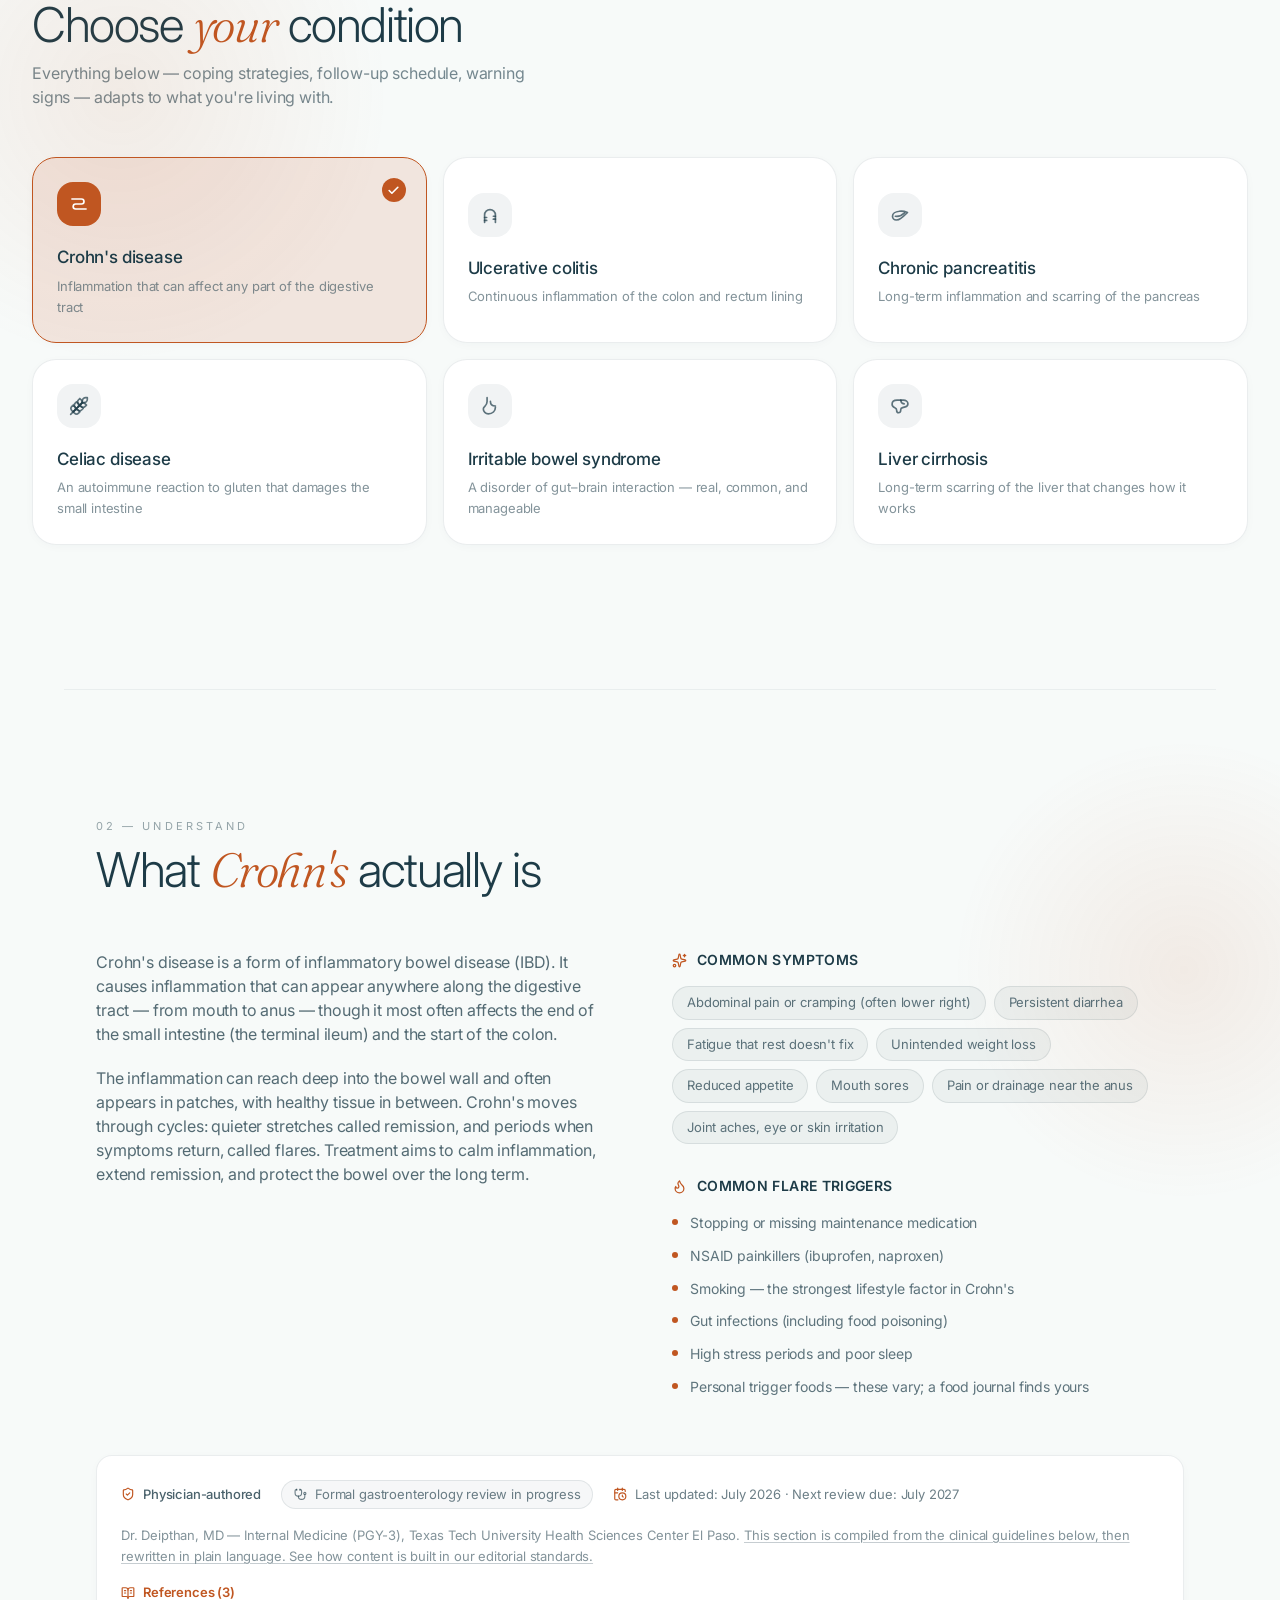
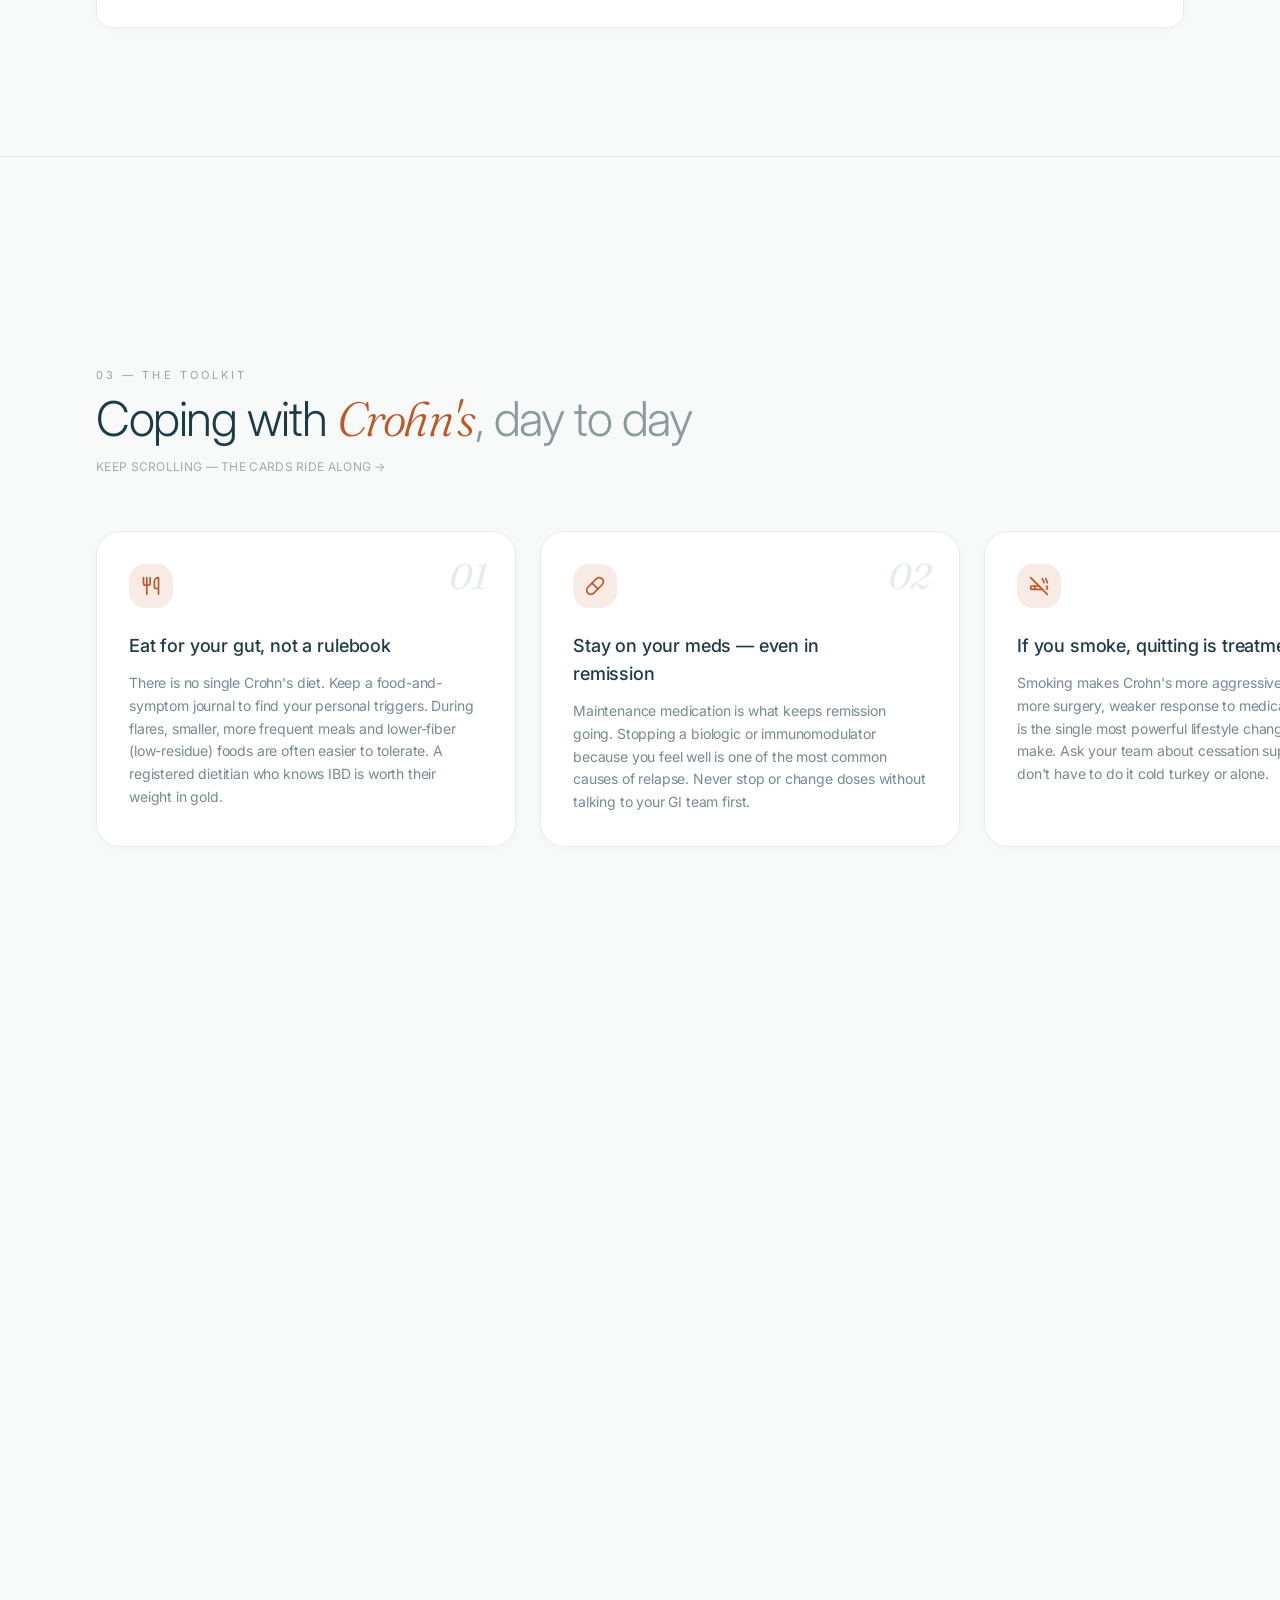
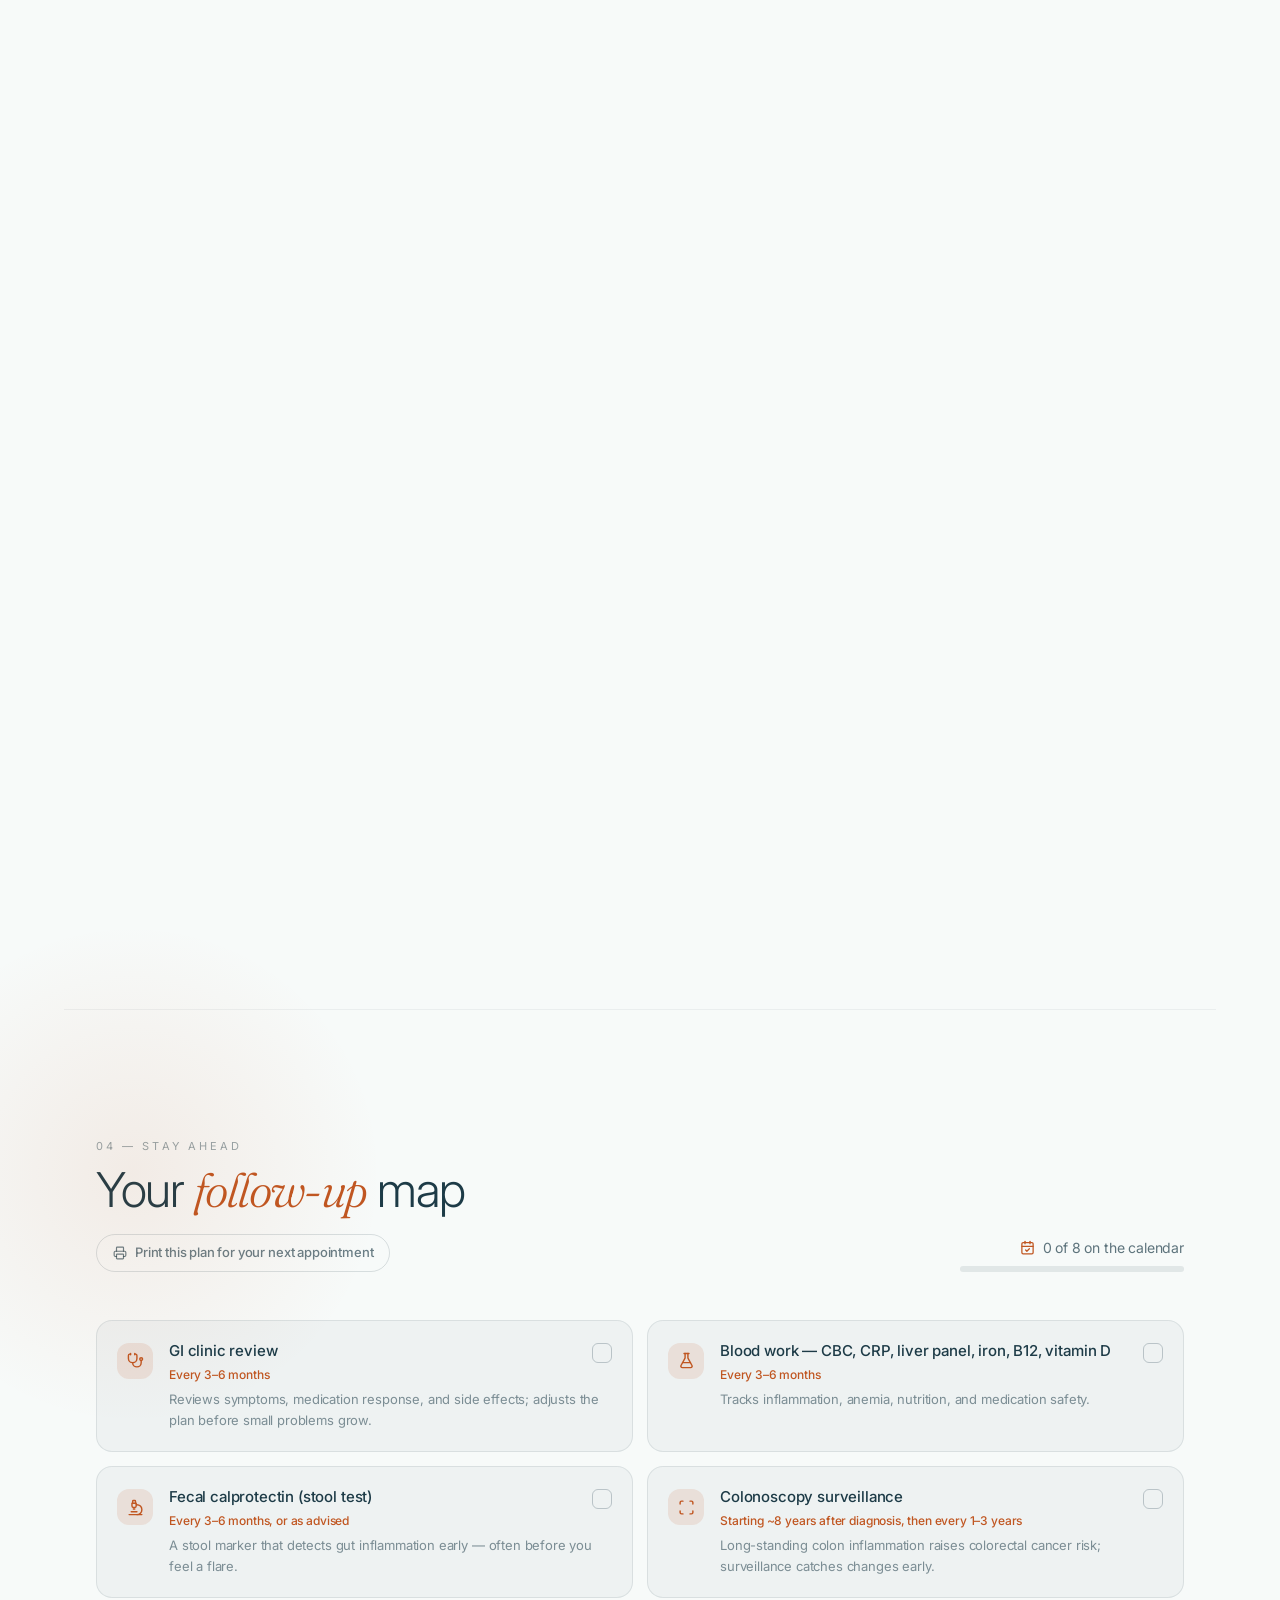
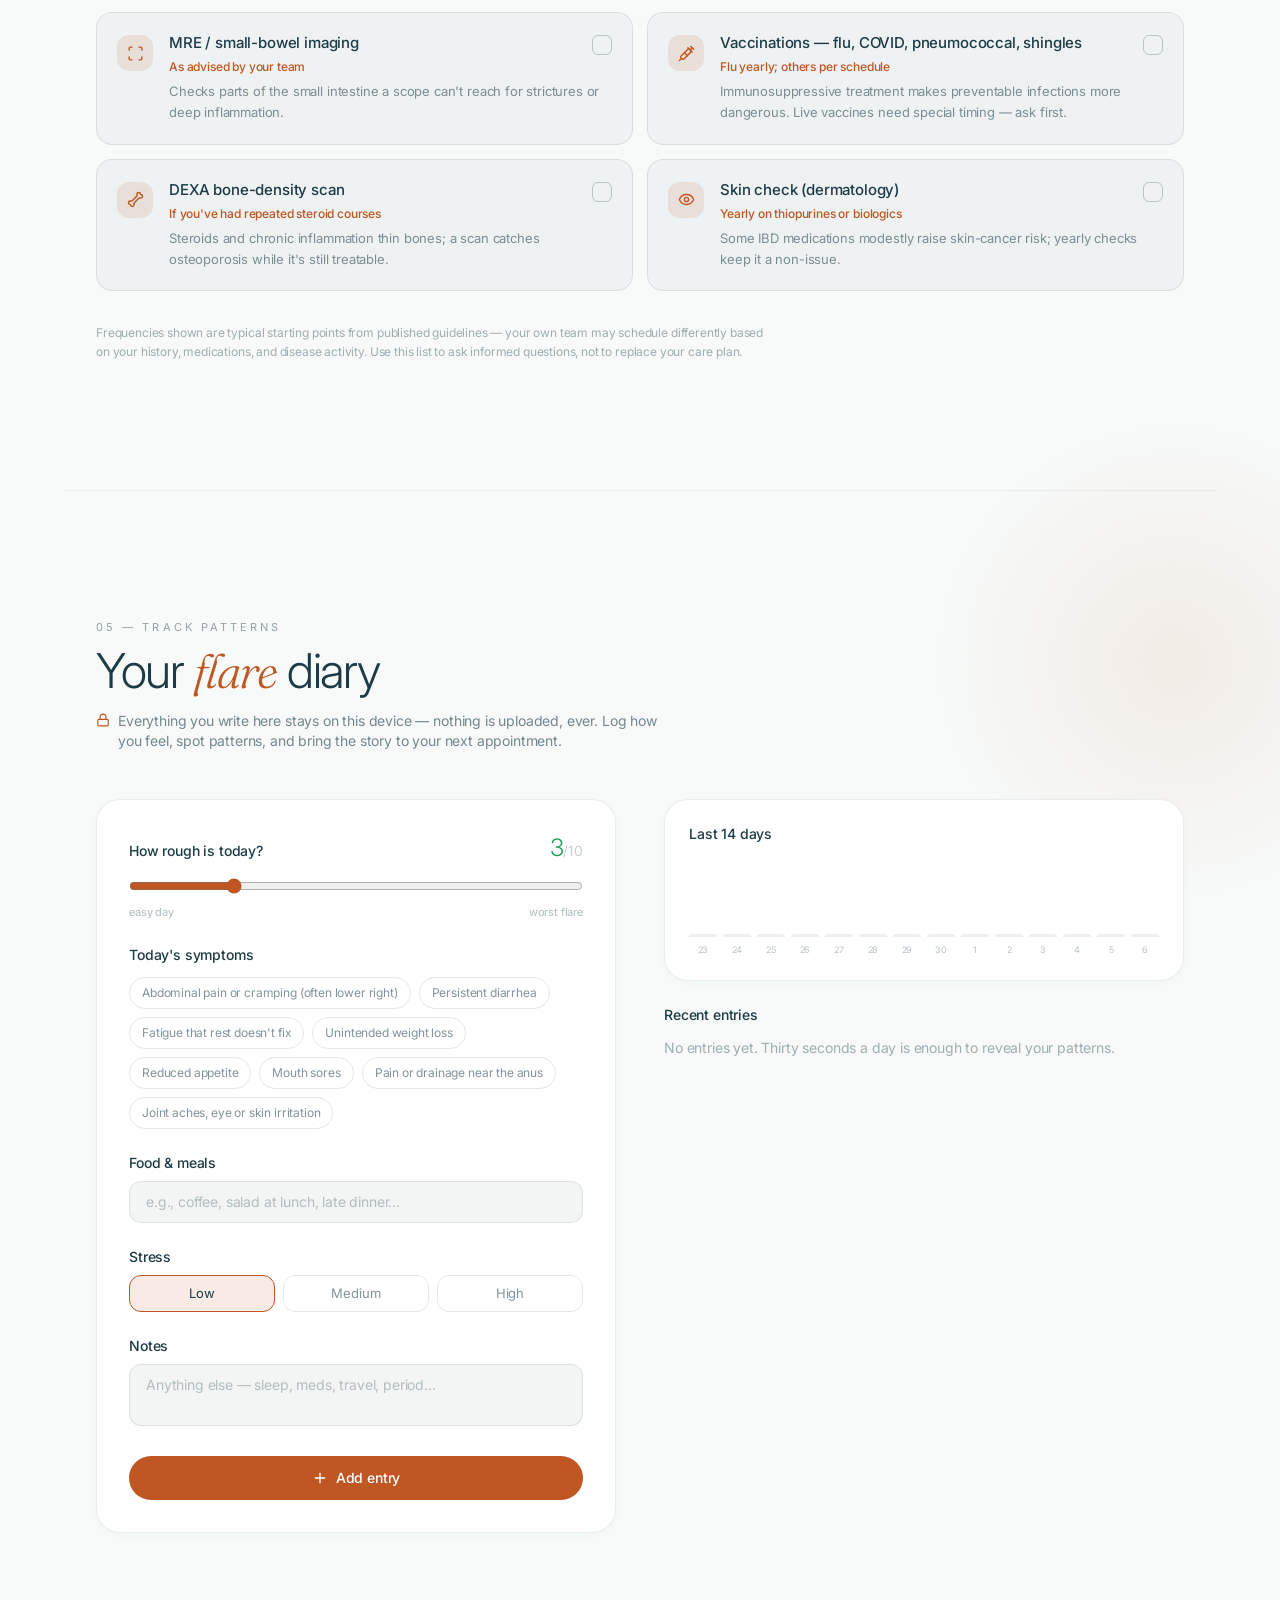
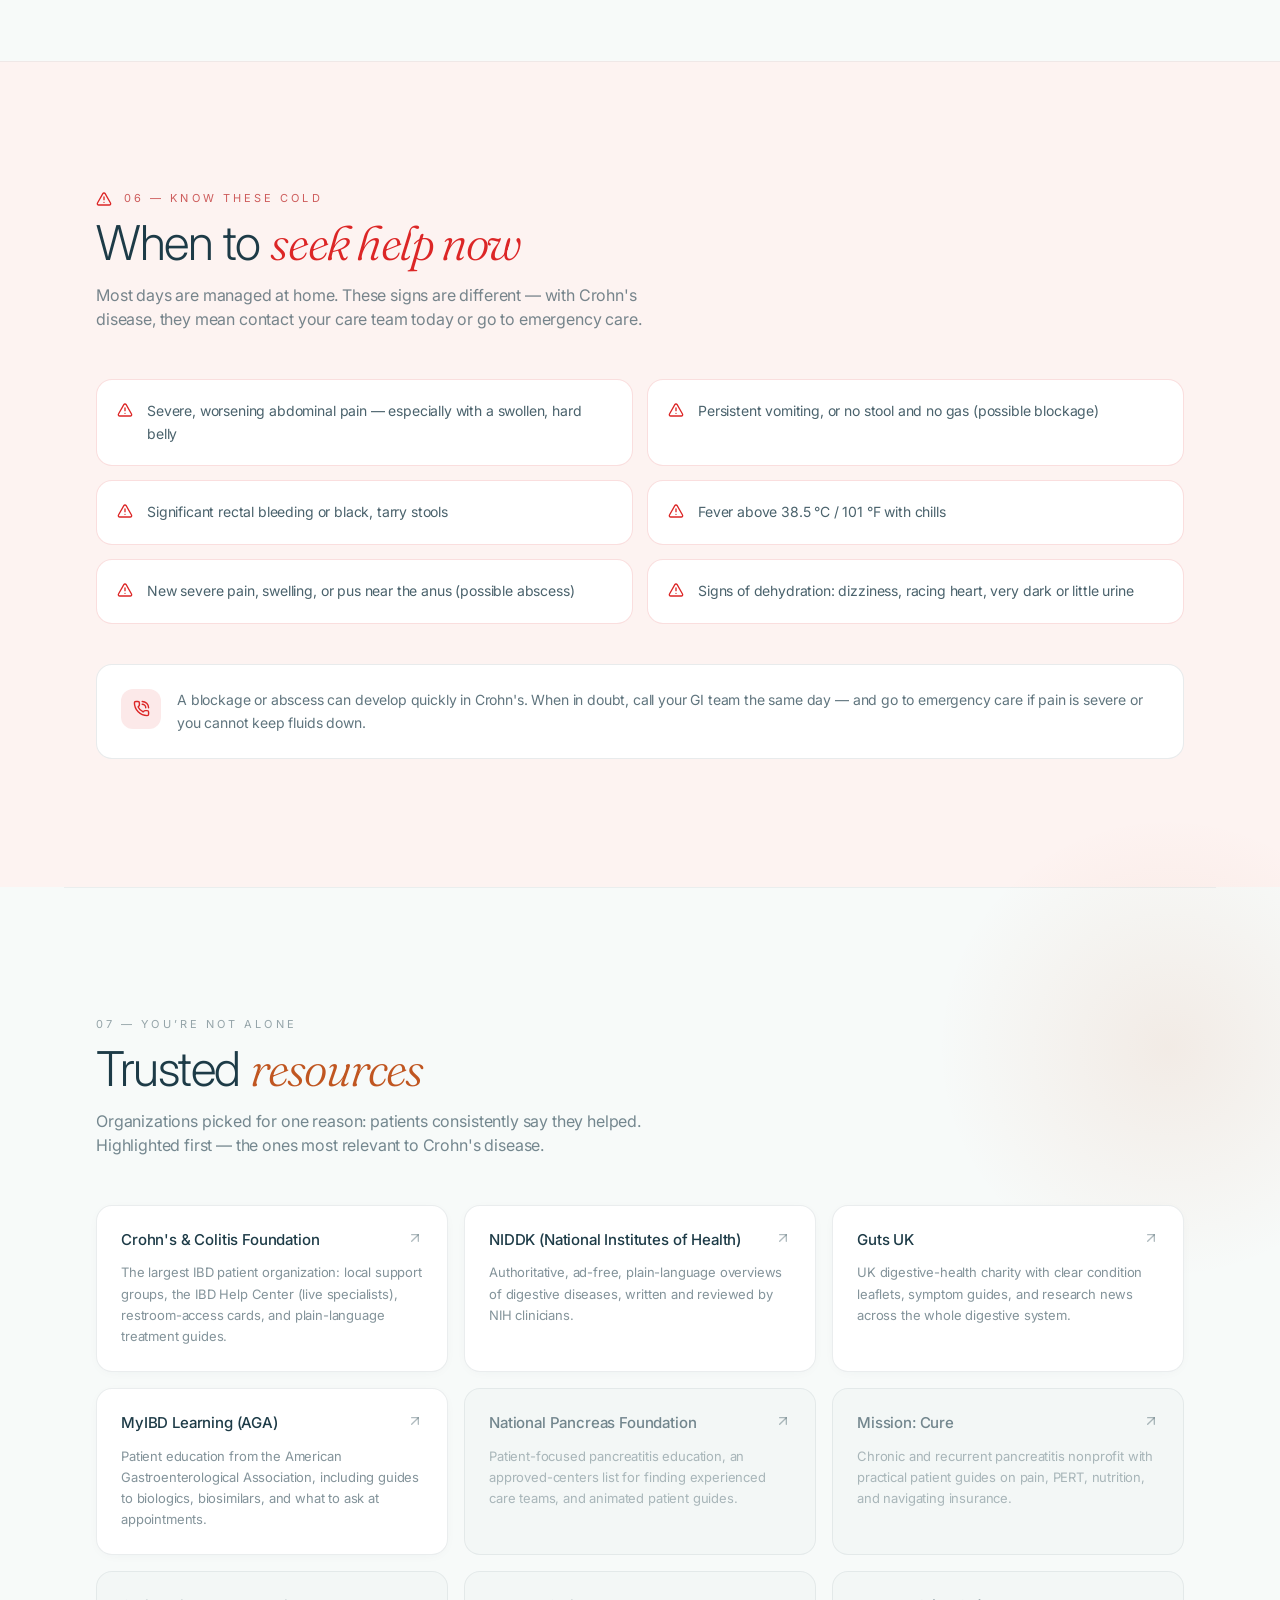
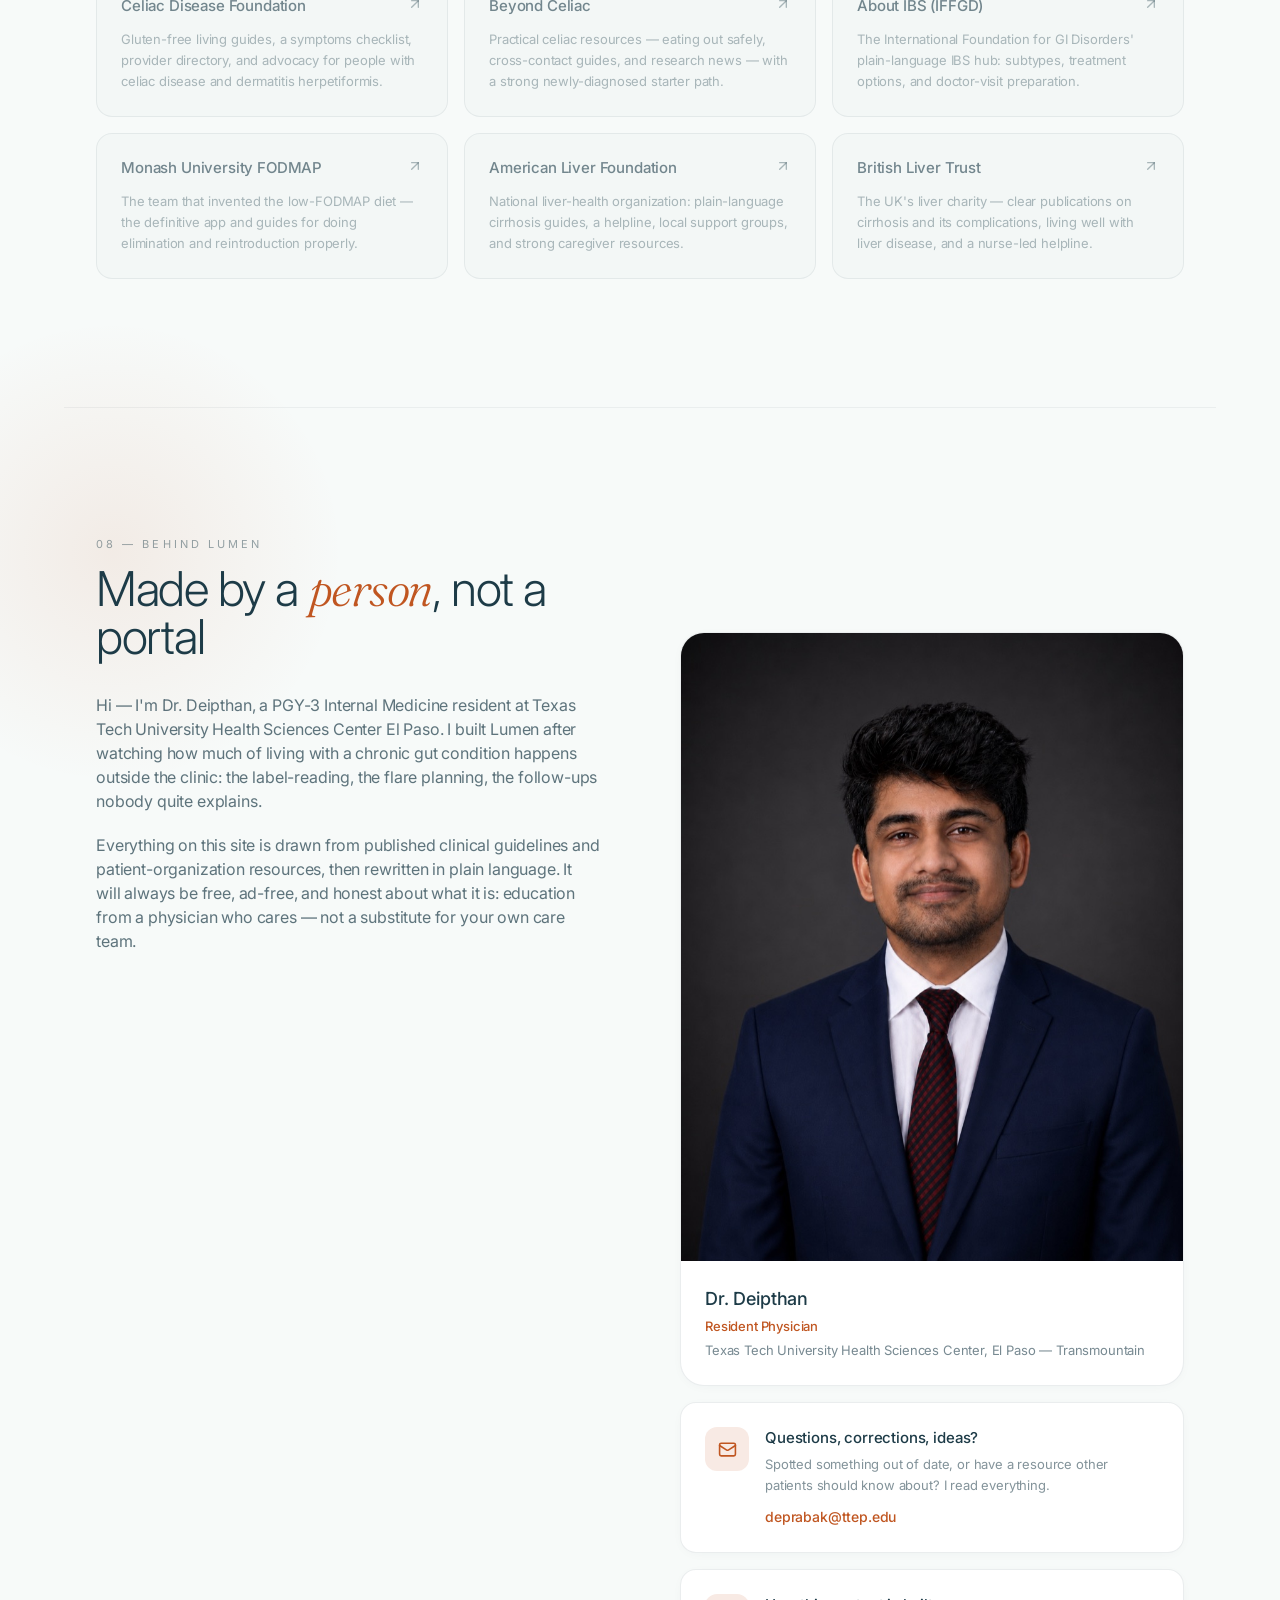
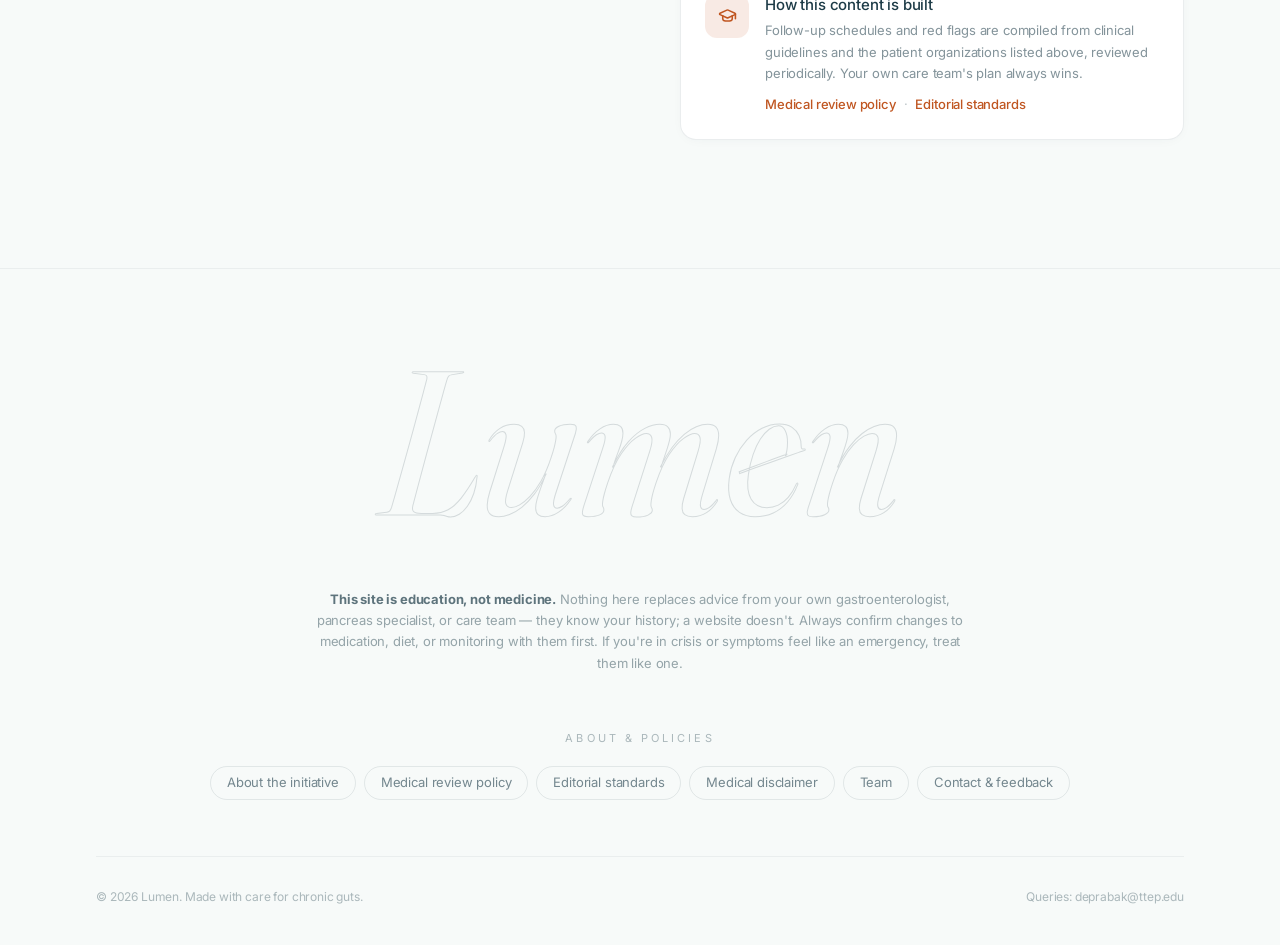
==== commit 84d08f4e: "Add files via upload" ====
--- a/index.html
+++ b/index.html
@@ -6,14 +6,16 @@
     <meta name="viewport" content="width=device-width, initial-scale=1.0" />
     <meta name="description" content="Lumen — a plain-language companion for living with Crohn's disease, ulcerative colitis, chronic pancreatitis, celiac disease, IBS, and liver cirrhosis. Understand your condition, build coping strategies, and stay on top of follow-ups." />
     <meta name="theme-color" content="#f7faf9" />
+    <link rel="canonical" href="https://yourlumen.net/" />
     <meta property="og:type" content="website" />
+    <meta property="og:url" content="https://yourlumen.net/" />
     <meta property="og:title" content="Lumen — living well with chronic GI conditions" />
     <meta property="og:description" content="Six complicated diagnoses turned into a clear map: what's happening inside you, how to live well around it, and which check-ups keep you safe." />
     <meta name="twitter:card" content="summary" />
     <meta name="twitter:title" content="Lumen — living well with chronic GI conditions" />
     <meta name="twitter:description" content="A plain-language companion for Crohn's, colitis, chronic pancreatitis, celiac disease, IBS, and liver cirrhosis." />
     <title>Lumen — living well with chronic GI conditions</title>
-    <script type="module" crossorigin src="./index-z-raEH5g.js"></script>
+    <script type="module" crossorigin src="./index-NKglXq-7.js"></script>
     <link rel="stylesheet" crossorigin href="./index-BRYjyI83.css">
   </head>
   <body>
